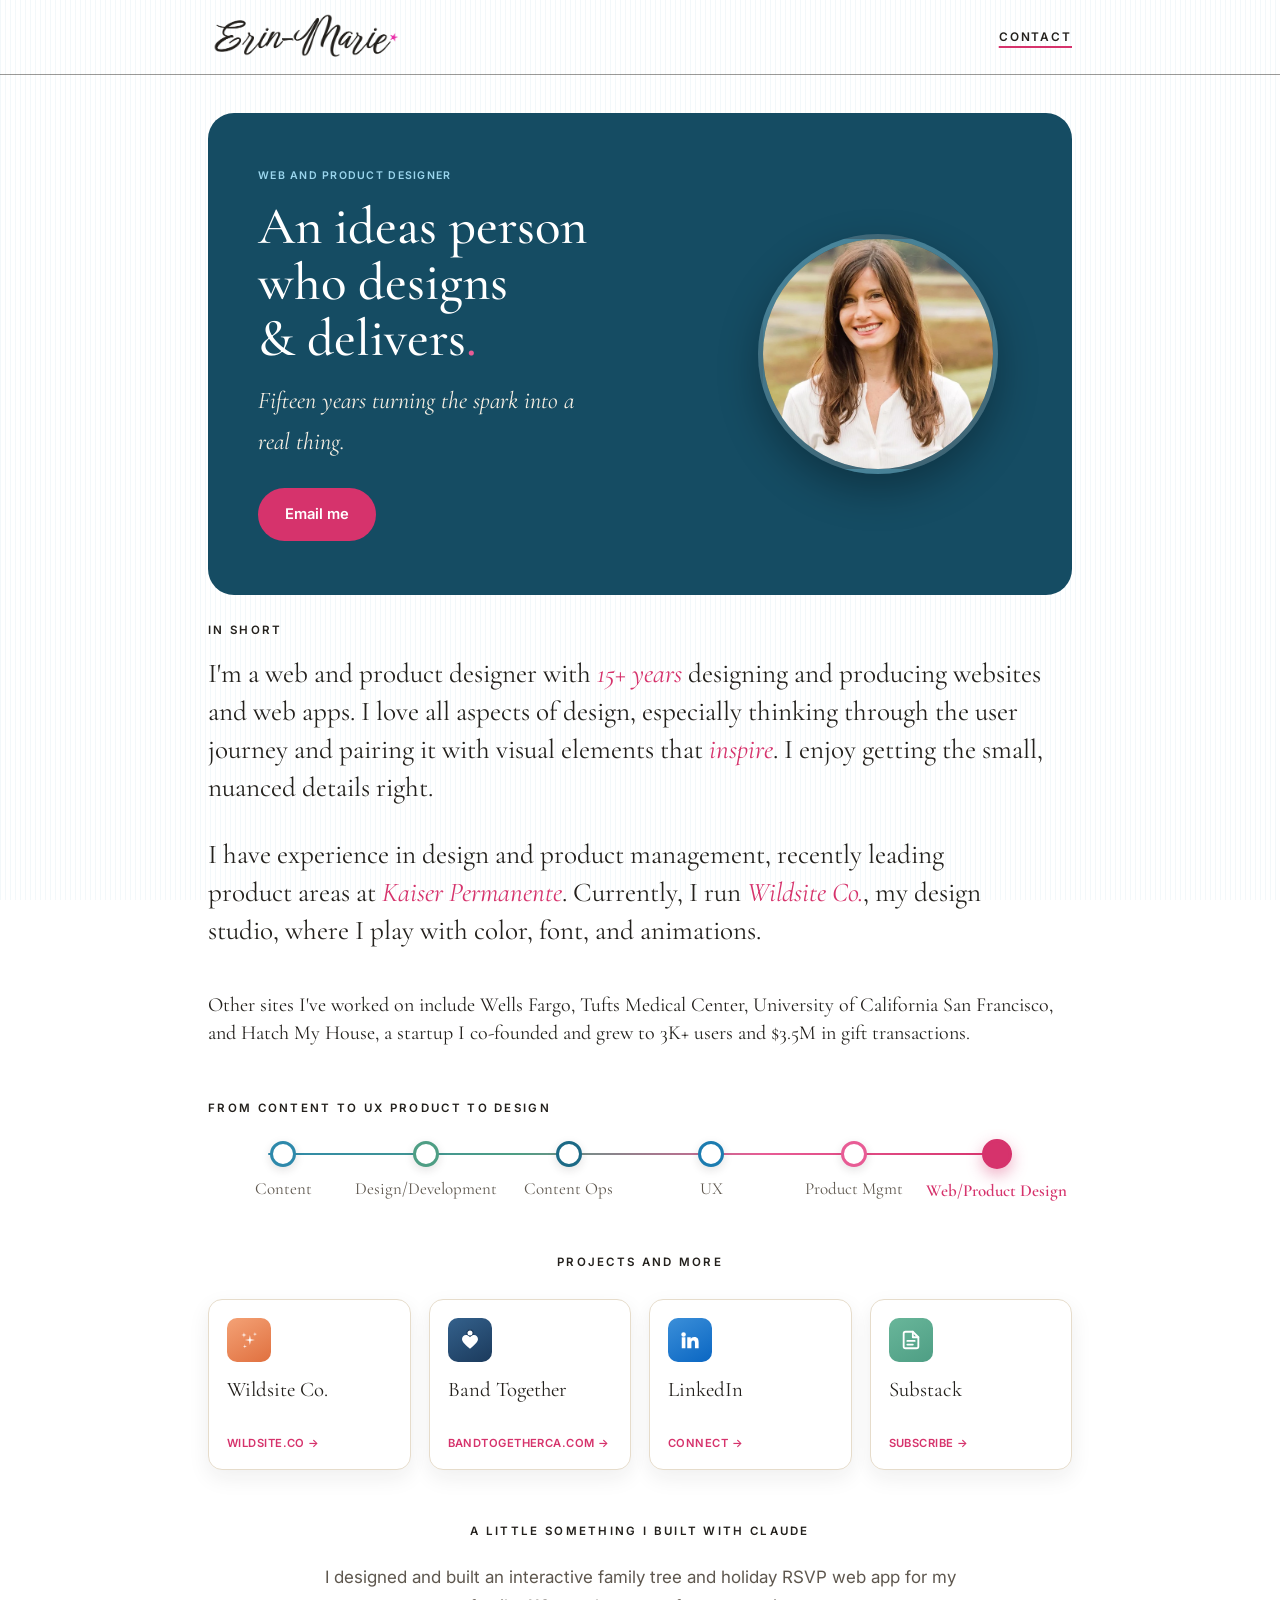
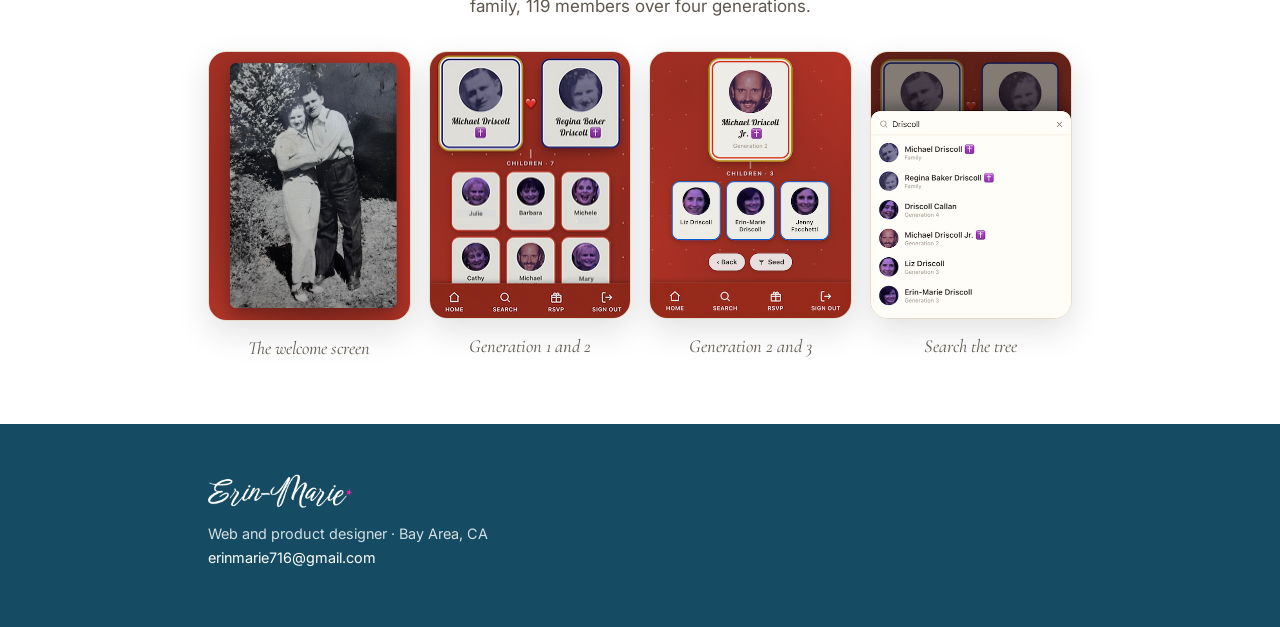
==== index.html @ f1e2ccc9 "update" ====
<!DOCTYPE html>
<html lang="en">
<head>
<meta charset="UTF-8">
<meta name="viewport" content="width=device-width, initial-scale=1">
<title>Erin-Marie Driscoll · Designer &amp; Product Manager</title>
<link rel="icon" type="image/png" href="favicon.png">
<link rel="apple-touch-icon" href="favicon.png">
<meta name="description" content="Erin-Marie, designer and product manager. An ideas person who designs and delivers. 15 years building web products people love.">
<link rel="preconnect" href="https://fonts.googleapis.com">
<link rel="preconnect" href="https://fonts.gstatic.com" crossorigin>
<link href="https://fonts.googleapis.com/css2?family=Cormorant+Garamond:ital,wght@0,400;0,500;0,600;1,500&family=Inter:wght@400;500;600&display=swap" rel="stylesheet">
<style>
  :root{
    --cream:#FBF7F0; --paper:#FFFFFF; --ink:#23201C; --ink-soft:#5E574E; --ink-faint:#8E867A;
    --sky:#2E89AB; --sky-d:#1C7CB0; --green:#4E9E84; --green-d:#46883F;
    --pink:#D6336C; --pink-br:#E85C95; --pink-soft:#FBD0E0;
    --panel:#154C63; --panel-2:#1C6A86; --line:#E6DCCB;
    --serif:'Cormorant Garamond',Georgia,serif; --sans:'Inter',-apple-system,sans-serif;
  }
  *{box-sizing:border-box;}
  body{margin:0;background:var(--paper);color:var(--ink);font-family:var(--sans);font-size:17px;line-height:1.7;-webkit-font-smoothing:antialiased;}
  body::before{content:"";position:fixed;inset:0;z-index:-1;pointer-events:none;background-image:repeating-linear-gradient(90deg,rgba(46,137,171,.06) 0,rgba(46,137,171,.06) 1px,transparent 1px,transparent 5px);}
  .wrap{max-width:920px;margin:0 auto;padding:0 28px;}
  a{color:var(--pink);text-decoration:none;}
  h1,h2{font-family:var(--serif);font-weight:500;line-height:1.06;margin:0;}
  em{font-style:italic;color:var(--pink);}
  .eyebrow{font-family:var(--sans);font-size:.72rem;font-weight:600;letter-spacing:.22em;text-transform:uppercase;color:var(--pink);}
  .label{font-family:var(--sans);font-size:.72rem;font-weight:600;letter-spacing:.2em;text-transform:uppercase;color:#23201C;}

  /* top bar */
  .top{border-bottom:0.75px solid rgba(35,32,28,.45);}
  .top .row{display:flex;align-items:center;justify-content:space-between;height:74px;}
  .logo{display:flex;align-items:center;}
  .logo img{height:48px;width:auto;display:block;}
  .logo .wordmark{font-family:var(--serif);font-size:1.6rem;font-weight:600;color:var(--ink);}
  .logo .wordmark b{color:var(--pink);}
  .top .contact{font-size:.74rem;font-weight:600;letter-spacing:.16em;text-transform:uppercase;color:var(--ink);text-decoration:underline;text-underline-offset:5px;text-decoration-thickness:2px;text-decoration-color:var(--pink);}

  /* hero panel */
  .hero{padding:38px 0 0;}
  .panel{background:var(--panel);border-radius:26px;color:var(--cream);overflow:hidden;display:grid;grid-template-columns:1.1fr .9fr;}
  .panel .copy{padding:54px 50px;}
  .panel .photo{display:flex;align-items:center;justify-content:center;padding:40px;}
  .panel .circle{position:relative;width:240px;height:240px;border-radius:50%;overflow:hidden;border:5px solid rgba(255,255,255,.2);box-shadow:0 16px 40px rgba(0,0,0,.3);background:linear-gradient(160deg,var(--panel-2),#0E3A4D);}
  .panel .circle img{position:absolute;inset:0;width:100%;height:100%;object-fit:cover;}
  .panel .circle .ph{position:absolute;inset:0;display:flex;flex-direction:column;align-items:center;justify-content:center;color:#cfe6f0;text-align:center;padding:16px;}
  .panel .eyebrow{color:#9BD6EE;display:block;margin-bottom:14px;font-size:.66rem;letter-spacing:.12em;white-space:nowrap;}
  .panel h1{color:#FFFFFF;font-size:clamp(2.1rem,5vw,3.3rem);}
  .panel h1 .stop{color:var(--pink-br);}
  .panel .sub{font-family:var(--serif);font-style:italic;font-size:1.5rem;color:#F7F0E4;margin:14px 0 26px;max-width:30ch;}
  .panel .cta{display:flex;gap:14px;flex-wrap:wrap;}
  .btn{display:inline-flex;align-items:center;gap:.5em;font-family:var(--sans);font-weight:600;font-size:.92rem;padding:13px 26px;border-radius:999px;border:1.5px solid transparent;cursor:pointer;}
  .btn-pink{background:var(--pink);color:#fff;}
  .btn-cream{background:transparent;color:#fff;border-color:rgba(255,255,255,.5);}
  .btn-ink{background:transparent;color:var(--ink);border-color:var(--line);}

  /* summary */
  .summary{padding:26px 0;}
  .summary .label{display:block;margin-bottom:14px;}
  .summary p{font-family:var(--serif);font-size:1.7rem;line-height:1.4;color:var(--ink);max-width:34ch;margin:0;}
  .summary p:first-of-type{max-width:none;}
  .summary .lead{max-width:62ch;}

  /* path timeline */
  .path{padding:26px 0;}
  .path .label{display:block;margin-bottom:4px;}
  .timeline{list-style:none;display:flex;justify-content:space-between;align-items:flex-start;margin:22px 0 0;padding:0 4px;position:relative;}
  .timeline::before{content:"";position:absolute;left:7%;right:7%;top:12px;height:2px;border-radius:2px;z-index:0;background:linear-gradient(90deg,var(--sky),var(--green),var(--pink-br),var(--pink));}
  .timeline li{position:relative;z-index:1;flex:1;display:flex;flex-direction:column;align-items:center;text-align:center;opacity:0;transform:translateY(8px);animation:rise .5s ease forwards;}
  .timeline li:nth-child(1){animation-delay:.05s;}
  .timeline li:nth-child(2){animation-delay:.13s;}
  .timeline li:nth-child(3){animation-delay:.21s;}
  .timeline li:nth-child(4){animation-delay:.29s;}
  .timeline li:nth-child(5){animation-delay:.37s;}
  .timeline li:nth-child(6){animation-delay:.45s;}
  .timeline .node{width:26px;height:26px;border-radius:50%;background:var(--paper);border:3px solid var(--sky);box-shadow:0 3px 10px rgba(35,32,28,.13);}
  .timeline li:nth-child(2) .node{border-color:var(--green);}
  .timeline li:nth-child(3) .node{border-color:var(--panel-2);}
  .timeline li:nth-child(4) .node{border-color:var(--sky-d);}
  .timeline li:nth-child(5) .node{border-color:var(--pink-br);}
  .timeline .step{font-family:var(--serif);font-size:1.06rem;line-height:1.2;color:var(--ink-soft);margin-top:12px;}
  .timeline .is-now .node{width:30px;height:30px;margin-top:-2px;background:var(--pink);border-color:var(--pink);box-shadow:0 6px 16px rgba(214,51,108,.4);}
  .timeline .is-now .step{color:var(--pink);font-weight:600;}
  @keyframes rise{to{opacity:1;transform:translateY(0);}}
  @media(prefers-reduced-motion:reduce){.timeline li{animation:none;opacity:1;transform:none;}}

  /* links row */
  .links{padding:26px 0;}
  .links .label{display:block;text-align:center;margin-bottom:26px;}
  .grid{display:grid;grid-template-columns:repeat(4,1fr);grid-auto-rows:1fr;gap:18px;}
  .lcard{display:flex;flex-direction:column;align-items:flex-start;min-width:0;min-height:160px;border:1px solid var(--line);border-radius:14px;padding:18px 18px 16px;background:var(--paper);box-shadow:0 8px 22px rgba(35,32,28,.07);transition:transform .15s ease,box-shadow .15s ease;}
  .lcard:hover{text-decoration:none;transform:translateY(-4px);box-shadow:0 14px 30px rgba(35,32,28,.13);}
  .lcard .dotmark{width:44px;height:44px;border-radius:10px;display:flex;align-items:center;justify-content:center;margin-bottom:16px;flex:none;}
  .lcard .dotmark svg{width:22px;height:22px;}
  .lcard .nm{font-family:var(--serif);font-size:1.3rem;line-height:1.15;color:var(--ink);min-height:2.3em;}
  .lcard .go{font-size:.7rem;letter-spacing:.04em;text-transform:uppercase;color:var(--pink);font-weight:600;margin-top:auto;padding-top:8px;overflow-wrap:anywhere;}
  .d1{background:linear-gradient(150deg,#F4A276,#E0703F);}
  .d2{background:linear-gradient(150deg,#34618C,#1B3A5C);}
  .d3{background:linear-gradient(150deg,#3B8FD9,#0A66C2);}
  .d4{background:linear-gradient(150deg,#69B69A,#4E9E84);}

  /* family tree feature */
  .ft-sec{padding:26px 0;}
  .ft-sec .label{display:block;text-align:center;margin-bottom:22px;}
  .ft{margin:0;}
  .ft .frame{border:1px solid var(--line);border-radius:16px;overflow:hidden;box-shadow:0 12px 36px rgba(35,32,28,.12);aspect-ratio:16/7;display:block;}
  .ft .frame img{width:100%;height:100%;object-fit:cover;display:block;}
  .ft .ph{width:100%;height:100%;background:linear-gradient(150deg,var(--panel-2),#0E3A4D);display:flex;flex-direction:column;align-items:center;justify-content:center;color:#cfe6f0;text-align:center;padding:24px;}
  .ft .ph .big{font-family:var(--serif);font-size:2rem;color:#fff;}
  .ft figcaption{font-family:var(--serif);font-style:italic;font-size:1.25rem;color:var(--ink-soft);text-align:center;margin-top:16px;}
  .shots{display:grid;grid-template-columns:repeat(4,1fr);gap:18px;align-items:start;}
  .shot{margin:0;max-width:100%;}
  .dots{display:none;}
  .dot{width:8px;height:8px;border-radius:50%;background:rgba(35,32,28,.18);}
  .shot img{width:100%;height:auto;display:block;border-radius:18px;border:1px solid var(--line);box-shadow:0 12px 32px rgba(35,32,28,.13);}
  .shot-ph{width:100%;aspect-ratio:9/16;border-radius:18px;background:linear-gradient(160deg,var(--panel-2),#0E3A4D);display:flex;align-items:center;justify-content:center;color:#cfe6f0;text-align:center;font-size:.82rem;padding:18px;}
  .shot figcaption{font-family:var(--serif);font-style:italic;font-size:1.15rem;color:var(--ink-soft);text-align:center;margin-top:12px;}

  /* footer */
  .foot{background:var(--panel);padding:46px 0 56px;color:#fff;}
  .foot .row{display:flex;justify-content:space-between;flex-wrap:wrap;gap:18px;align-items:center;}
  .foot .wordmark{font-family:var(--serif);font-size:1.4rem;font-weight:600;color:#fff;}
  .foot .wordmark img{height:44px;width:auto;display:block;}
  .foot .wordmark b{color:#fff;}
  .foot .meta{color:rgba(255,255,255,.82);font-size:.9rem;}
  .foot a{color:#fff;}

  @media(max-width:760px){
    .panel{grid-template-columns:1fr;}
    .panel .copy{padding:38px 28px;}
    .panel .photo{order:-1;padding:34px 28px 8px;}
    .panel .circle{width:190px;height:190px;}
    .grid{grid-template-columns:repeat(2,1fr);}
    .eb-dot{display:none;}
    .eb-role{display:block;}
    .shots{display:flex;grid-template-columns:none;gap:14px;overflow-x:auto;scroll-snap-type:x mandatory;-webkit-overflow-scrolling:touch;padding-bottom:10px;}
    .shot{flex:0 0 80%;scroll-snap-align:center;}
    .dots{display:flex;justify-content:center;gap:9px;margin-top:14px;}
    .dot{cursor:pointer;transition:background .2s,transform .2s;}
    .dot.active{background:var(--pink);transform:scale(1.3);}
    .summary p{font-size:1.4rem;}
    .ft .frame{aspect-ratio:4/3;}
    .timeline{flex-direction:column;align-items:flex-start;padding:2px 0 0 2px;}
    .timeline::before{left:12px;right:auto;top:8px;bottom:8px;width:2px;height:auto;background:linear-gradient(180deg,var(--sky),var(--green),var(--pink-br),var(--pink));}
    .timeline li{flex:none;flex-direction:row;align-items:center;gap:14px;width:100%;padding:7px 0;text-align:left;}
    .timeline .node{width:22px;height:22px;}
    .timeline .step{margin-top:0;font-size:1.12rem;}
    .timeline .is-now .node{width:26px;height:26px;margin-top:0;margin-left:-2px;}
  }
</style>
</head>
<body>

<!-- TOP BAR -->
<header class="top">
  <div class="wrap row">
    <a class="logo" href="https://erin-marie.com">
      <!-- When your black + star logo is ready, save it as erin-marie-logo.png and it appears here. -->
      <img src="assets/erin-marie-logo.png" alt="Erin-Marie Driscoll" onerror="this.style.display='none';this.nextElementSibling.style.display='inline';">
      <span class="wordmark" style="display:none;">Erin-Marie<b>.</b></span>
    </a>
    <a class="contact" href="mailto:erinmarie716@gmail.com">Contact</a>
  </div>
</header>

<!-- HERO -->
<section class="hero">
  <div class="wrap">
    <div class="panel">
      <div class="copy">
        <span class="eb-role"><span class="eyebrow"> Web and product designer</span></span>
        <h1>An ideas person<br>who designs<br>& delivers<span class="stop">.</span></h1>
        <p class="sub">Fifteen years turning the spark into a real thing.</p>
        <div class="cta">
          <a class="btn btn-pink" href="mailto:erinmarie716@gmail.com">Email me</a>
        </div>
      </div>
      <div class="photo">
        <div class="circle">
          <!-- Save a portrait as erin-marie.jpg to show it here (a square or head-and-shoulders crop works best). -->
          <img src="assets/erin-marie.jpg" alt="Erin-Marie Driscoll" onerror="this.style.display='none';this.nextElementSibling.style.display='flex';">
          <div class="ph" style="display:none;">
            <span style="font-family:var(--serif);font-size:1.25rem;color:#fff;">Your photo</span>
            <span style="font-size:.72rem;margin-top:4px;opacity:.85;">erin-marie.jpg</span>
          </div>
        </div>
      </div>
    </div>
  </div>
</section>

<!-- SUMMARY -->
<section class="summary">
  <div class="wrap">
    <span class="label">In short</span>
    <p class="lead">I'm a web and product designer with <em>15+ years</em> designing and producing websites and web apps. I love all
aspects of design, especially thinking through the user journey and pairing it with visual elements that
<em>inspire</em>. I enjoy getting the small, nuanced details right. </p><br /><p class="lead">I have experience in design and product
management, recently leading product areas at <em>Kaiser Permanente</em>. Currently, I run <em><a href="httos://wildsite.co">Wildsite Co.</a></em>, my design studio, where I play with color, font, and animations.</p>
     <br /> <p class="lead" style="font-size:1.25rem;margin-top:.6em;max-width:none;">Other sites I've worked on include Wells&nbsp;Fargo, Tufts&nbsp;Medical&nbsp;Center, University of California San Francisco, and Hatch&nbsp;My&nbsp;House, a startup I co-founded and grew to 3K+ users and $3.5M in gift transactions.</p>
  </div>
</section>

<!-- PATH -->
<section class="path">
  <div class="wrap">
    <span class="label">From content to ux product to design</span>
    <ol class="timeline">
      <li><span class="node"></span><span class="step">Content</span></li>
      <li><span class="node"></span><span class="step">Design/Development</span></li>
      <li><span class="node"></span><span class="step">Content&nbsp;Ops</span></li>
      <li><span class="node"></span><span class="step">UX</span></li>
      <li><span class="node"></span><span class="step">Product Mgmt</span></li>
      <li class="is-now"><span class="node"></span><span class="step">Web/Product Design</span></li>
    </ol>
  </div>
</section>

<!-- LINKS -->
<section class="links">
  <div class="wrap">
    <span class="label">Projects and more</span>
    <div class="grid">
      <a class="lcard" href="https://wildsite.co" target="_blank">
        <span class="dotmark d1"><svg viewBox="0 0 24 24" fill="#fff"><path d="M13 6.5L13.88 11.12 18.5 12 13.88 12.88 13 17.5 12.12 12.88 7.5 12 12.12 11.12Z"/><path d="M6.5 3.5L6.98 6.02 9.5 6.5 6.98 6.98 6.5 9.5 6.02 6.98 3.5 6.5 6.02 6.02Z"/><path d="M18.5 3.2L18.87 5.13 20.8 5.5 18.87 5.87 18.5 7.8 18.13 5.87 16.2 5.5 18.13 5.13Z"/><path d="M7.5 16.7L7.87 18.63 9.8 19 7.87 19.37 7.5 21.3 7.13 19.37 5.2 19 7.13 18.63Z"/></svg></span>
        <span class="nm">Wildsite Co.</span>
        <span class="go">wildsite.co →</span>
      </a>
      <a class="lcard" href="https://bandtogetherca.com" target="_blank">
        <span class="dotmark d2"><svg viewBox="0 0 24 24" fill="#fff"><circle cx="12" cy="4.3" r="3.4" stroke="#1B3A5C" stroke-width="1.3"/><path d="M12 21.5l-1.3-1.18C6.1 16.3 3.3 13.85 3.3 10.8 3.3 8.35 5.2 6.45 7.6 6.45c1.4 0 2.74.65 3.64 1.67l.76.86.76-.86C13.66 7.1 15 6.45 16.4 6.45c2.4 0 4.3 1.9 4.3 4.35 0 3.05-2.8 5.5-7.4 9.52L12 21.5z"/></svg></span>
        <span class="nm">Band Together</span>
        <span class="go">bandtogetherca.com →</span>
      </a>
      <a class="lcard" href="https://www.linkedin.com/in/erinmarie716/" target="_blank">
        <span class="dotmark d3"><svg viewBox="0 0 24 24" fill="#fff"><path d="M4.98 3.5a2.5 2.5 0 1 1 0 5 2.5 2.5 0 0 1 0-5zM3 9h4v12H3zM9 9h3.8v1.7h.05c.53-1 1.83-2.05 3.77-2.05 4.03 0 4.78 2.65 4.78 6.1V21h-4v-5.4c0-1.3-.02-2.95-1.8-2.95-1.8 0-2.08 1.4-2.08 2.85V21H9z"/></svg></span>
        <span class="nm">LinkedIn</span>
        <span class="go">connect →</span>
      </a>
      <a class="lcard" href="https://wildsite.substack.com" target="_blank">
        <span class="dotmark d4"><svg viewBox="0 0 24 24" fill="none" stroke="#fff" stroke-width="2" stroke-linecap="round" stroke-linejoin="round"><path d="M14 3H6a2 2 0 0 0-2 2v14a2 2 0 0 0 2 2h12a2 2 0 0 0 2-2V9z"/><path d="M14 3v6h6M8 13h8M8 17h6"/></svg></span>
        <span class="nm">Substack</span>
        <span class="go">subscribe →</span>
      </a>
    </div>
  </div>
</section>

<!-- FAMILY TREE -->
<section class="ft-sec">
  <div class="wrap">
    <span class="label">A little something I built with Claude</span>
    <p style="text-align:center;max-width:60ch;margin:0 auto 30px;color:var(--ink-soft);">I designed and built an interactive family tree and holiday RSVP web app for my family, 119 members over four generations. </p>
    <div class="shots">
      <figure class="shot">
        <img src="assets/driscmas-welcome.png" alt="The welcome screen" onerror="this.style.display='none';this.nextElementSibling.style.display='flex';">
        <div class="shot-ph" style="display:none;"><span>Save as<br>driscmas-welcome.png</span></div>
        <figcaption>The welcome screen</figcaption>
      </figure>
      <figure class="shot">
        <img src="assets/driscmas-login-screen.png" alt="The Driscoll family tree, generations 1 and 2" onerror="this.style.display='none';this.nextElementSibling.style.display='flex';">
        <div class="shot-ph" style="display:none;"><span>Save as<br>driscmas-login.png</span></div>
        <figcaption>Generation 1 and 2</figcaption>
      </figure>
      <figure class="shot">
        <img src="assets/driscmas-tree.png" alt="The Driscoll family tree, generations 2 and 3" onerror="this.style.display='none';this.nextElementSibling.style.display='flex';">
        <div class="shot-ph" style="display:none;"><span>Save as<br>driscmas-tree.png</span></div>
        <figcaption>Generation 2 and 3</figcaption>
      </figure>
      <figure class="shot">
        <img src="assets/driscmas-search.png" alt="The Driscoll family tree search screen" onerror="this.style.display='none';this.nextElementSibling.style.display='flex';">
        <div class="shot-ph" style="display:none;"><span>Save as<br>driscmas-search.png</span></div>
        <figcaption>Search the tree</figcaption>
      </figure>
    </div>
    <div class="dots" aria-hidden="true"><span class="dot"></span><span class="dot"></span><span class="dot"></span><span class="dot"></span></div>
    <div style="text-align:center;margin-top:34px;">
    <!-- <a class="btn btn-pink" href="driscmas">Read the full case study &rarr;</a> -->
    </div>
  </div>
</section>

<!-- FOOTER -->
<footer class="foot">
  <div class="wrap row">
    <div>
      <div class="wordmark"><img src="erin-marie-logo-white.png" alt="Erin-Marie " onerror="this.style.display='none';this.nextElementSibling.style.display='inline';"><span style="display:none;">Erin-Marie<b>.</b></span></div>
      <div class="meta" style="margin-top:8px;">Web and product designer · Bay Area, CA</div>
      <div class="meta"><a href="mailto:erinmarie716@gmail.com">erinmarie716@gmail.com</a></div>
    </div>
  </div>
</footer>

<script>
(function(){
  var shots=document.querySelector('.shots');
  var dotsWrap=document.querySelector('.dots');
  if(!shots||!dotsWrap)return;
  var items=shots.querySelectorAll('.shot');
  var dots=dotsWrap.querySelectorAll('.dot');
  function setActive(i){for(var j=0;j<dots.length;j++){dots[j].classList.toggle('active',j===i);}}
  setActive(0);
  shots.addEventListener('scroll',function(){
    var s=items.length>1?(items[1].offsetLeft-items[0].offsetLeft):shots.clientWidth;
    var idx=Math.round(shots.scrollLeft/s);
    if(idx<0)idx=0;if(idx>items.length-1)idx=items.length-1;
    setActive(idx);
  },{passive:true});
  for(var i=0;i<dots.length;i++){(function(i){dots[i].addEventListener('click',function(){
    var item=items[i];if(!item)return;
    shots.scrollTo({left:item.offsetLeft-(shots.clientWidth-item.clientWidth)/2,behavior:'smooth'});
  });})(i);}
})();
</script>
</body>
</html>
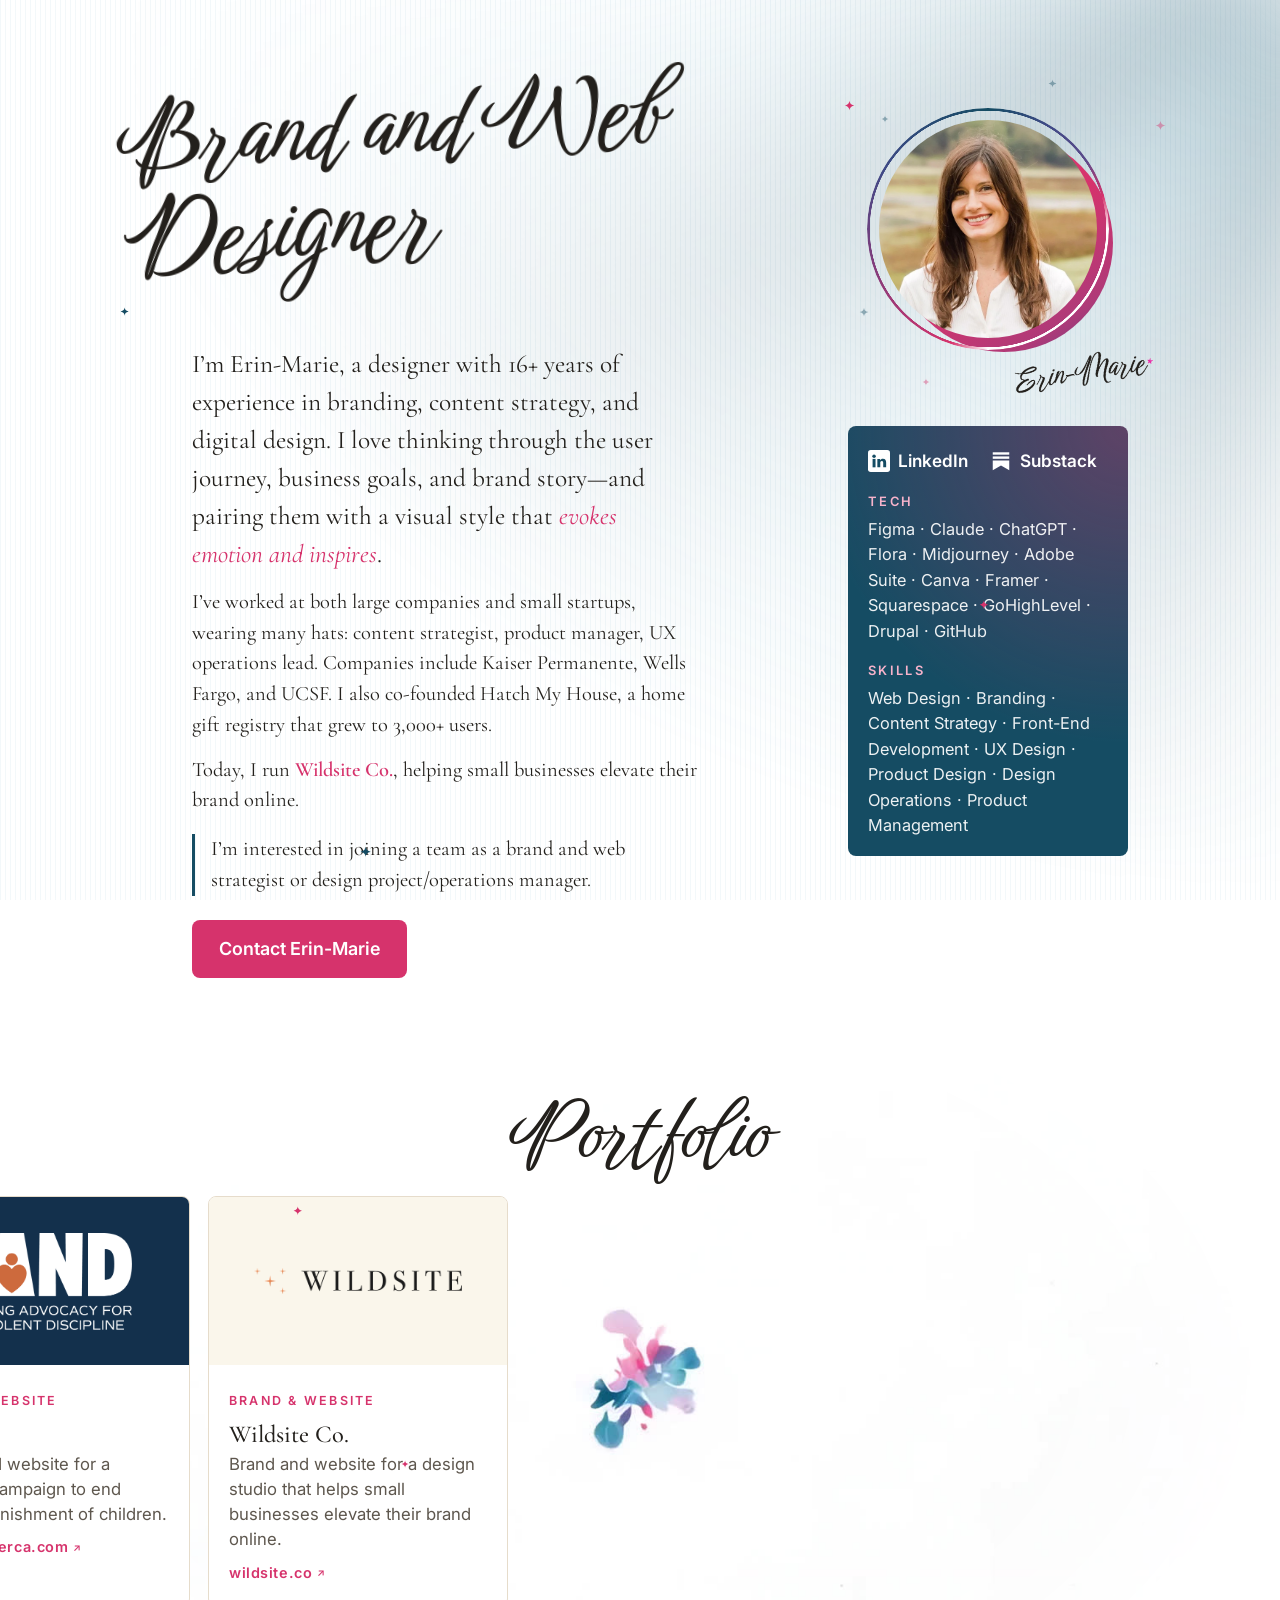
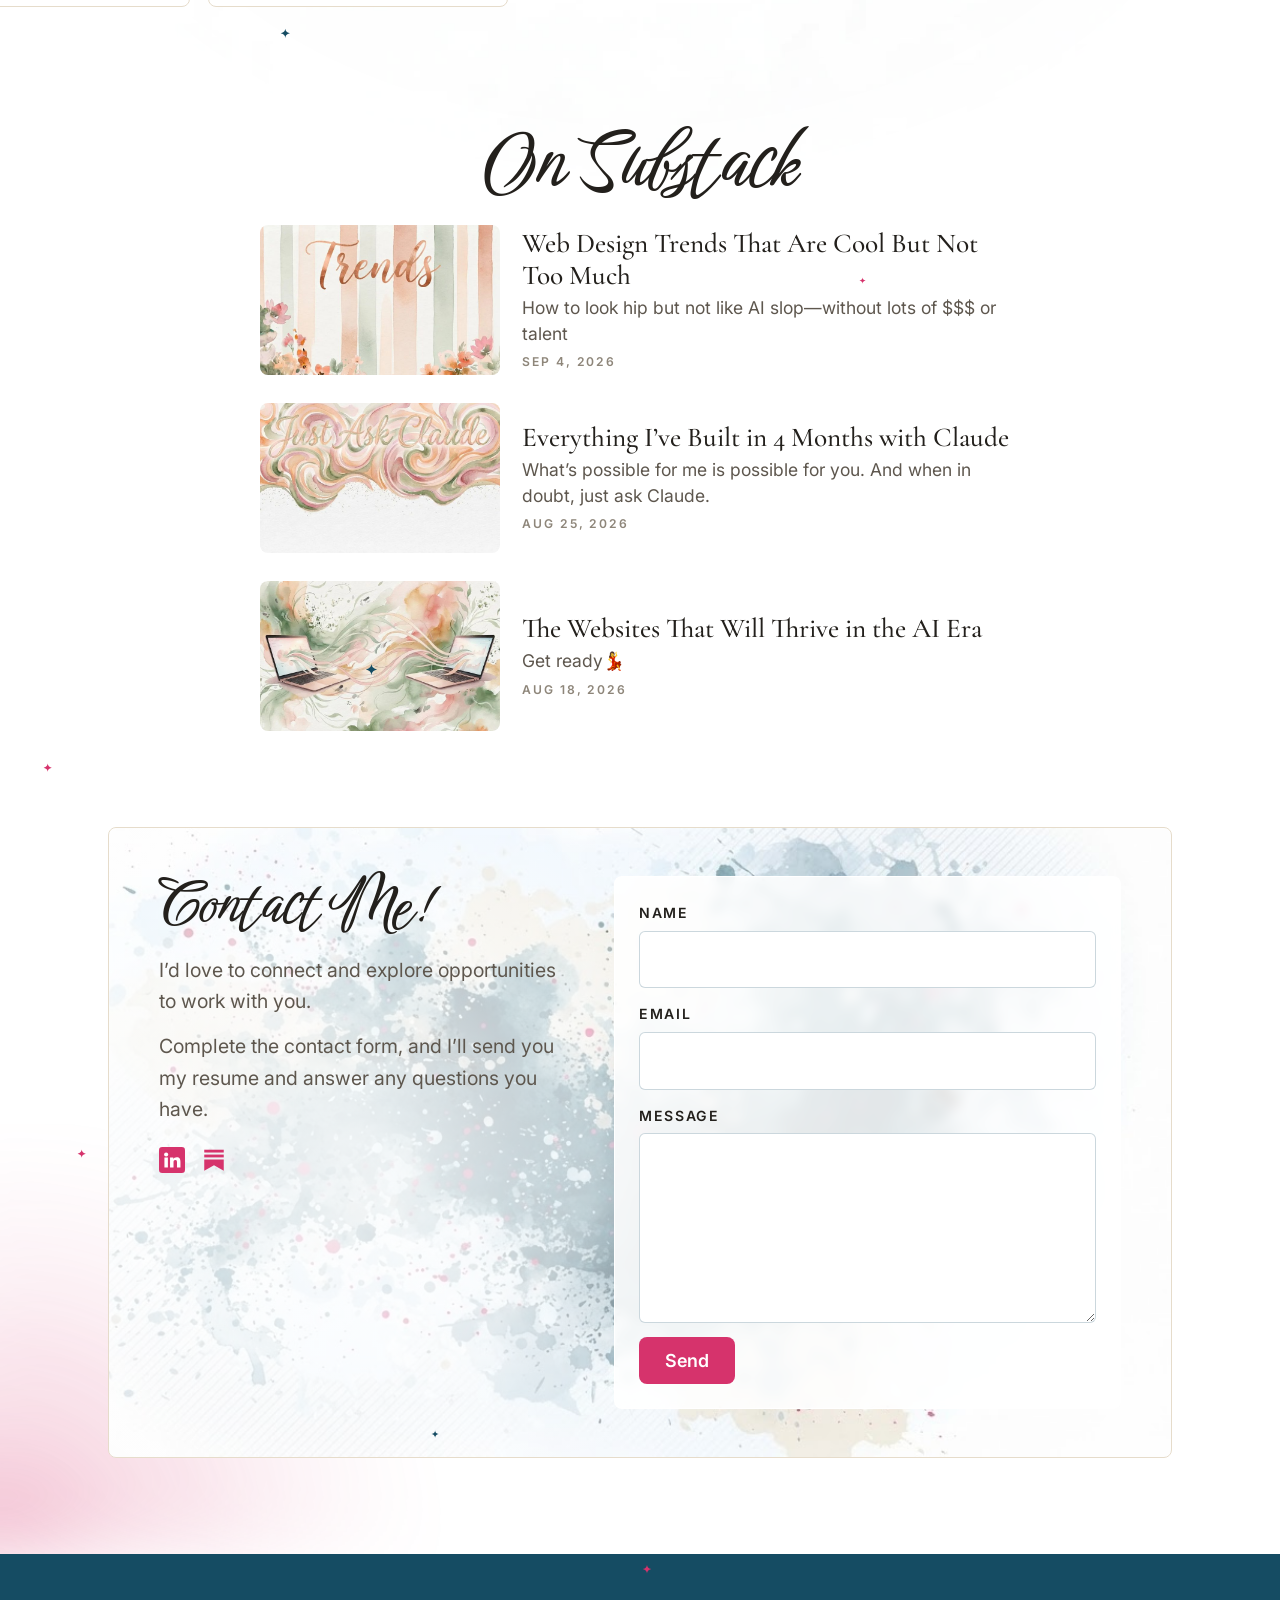
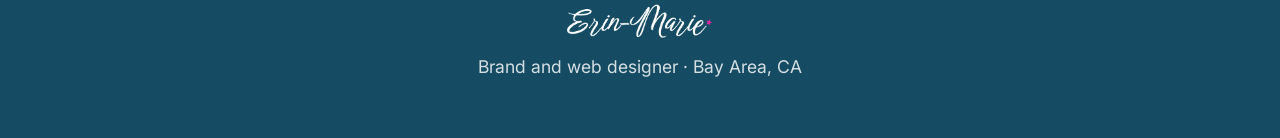
==== commit 802b94e4: "major update" ====
--- a/index.html
+++ b/index.html
@@ -3,279 +3,176 @@
 <head>
 <meta charset="UTF-8">
 <meta name="viewport" content="width=device-width, initial-scale=1">
-<title>Erin-Marie Driscoll · Designer &amp; Product Manager</title>
+<title>Erin-Marie Driscoll · Brand and Web Designer</title>
 <link rel="icon" type="image/png" href="favicon.png">
 <link rel="apple-touch-icon" href="favicon.png">
-<meta name="description" content="Erin-Marie, designer and product manager. An ideas person who designs and delivers. 15 years building web products people love.">
+<meta name="description" content="Erin-Marie Driscoll, brand and web designer in the Bay Area. Case studies in brand, web, and product design, 16+ years of making ideas real.">
 <link rel="preconnect" href="https://fonts.googleapis.com">
 <link rel="preconnect" href="https://fonts.gstatic.com" crossorigin>
-<link href="https://fonts.googleapis.com/css2?family=Cormorant+Garamond:ital,wght@0,400;0,500;0,600;1,500&family=Inter:wght@400;500;600&display=swap" rel="stylesheet">
-<style>
-  :root{
-    --cream:#FBF7F0; --paper:#FFFFFF; --ink:#23201C; --ink-soft:#5E574E; --ink-faint:#8E867A;
-    --sky:#2E89AB; --sky-d:#1C7CB0; --green:#4E9E84; --green-d:#46883F;
-    --pink:#D6336C; --pink-br:#E85C95; --pink-soft:#FBD0E0;
-    --panel:#154C63; --panel-2:#1C6A86; --line:#E6DCCB;
-    --serif:'Cormorant Garamond',Georgia,serif; --sans:'Inter',-apple-system,sans-serif;
-  }
-  *{box-sizing:border-box;}
-  body{margin:0;background:var(--paper);color:var(--ink);font-family:var(--sans);font-size:17px;line-height:1.7;-webkit-font-smoothing:antialiased;}
-  body::before{content:"";position:fixed;inset:0;z-index:-1;pointer-events:none;background-image:repeating-linear-gradient(90deg,rgba(46,137,171,.06) 0,rgba(46,137,171,.06) 1px,transparent 1px,transparent 5px);}
-  .wrap{max-width:920px;margin:0 auto;padding:0 28px;}
-  a{color:var(--pink);text-decoration:none;}
-  h1,h2{font-family:var(--serif);font-weight:500;line-height:1.06;margin:0;}
-  em{font-style:italic;color:var(--pink);}
-  .eyebrow{font-family:var(--sans);font-size:.72rem;font-weight:600;letter-spacing:.22em;text-transform:uppercase;color:var(--pink);}
-  .label{font-family:var(--sans);font-size:.72rem;font-weight:600;letter-spacing:.2em;text-transform:uppercase;color:#23201C;}
-
-  /* top bar */
-  .top{border-bottom:0.75px solid rgba(35,32,28,.45);}
-  .top .row{display:flex;align-items:center;justify-content:space-between;height:74px;}
-  .logo{display:flex;align-items:center;}
-  .logo img{height:48px;width:auto;display:block;}
-  .logo .wordmark{font-family:var(--serif);font-size:1.6rem;font-weight:600;color:var(--ink);}
-  .logo .wordmark b{color:var(--pink);}
-  .top .contact{font-size:.74rem;font-weight:600;letter-spacing:.16em;text-transform:uppercase;color:var(--ink);text-decoration:underline;text-underline-offset:5px;text-decoration-thickness:2px;text-decoration-color:var(--pink);}
-
-  /* hero panel */
-  .hero{padding:38px 0 0;}
-  .panel{background:var(--panel);border-radius:26px;color:var(--cream);overflow:hidden;display:grid;grid-template-columns:1.1fr .9fr;}
-  .panel .copy{padding:54px 50px;}
-  .panel .photo{display:flex;align-items:center;justify-content:center;padding:40px;}
-  .panel .circle{position:relative;width:240px;height:240px;border-radius:50%;overflow:hidden;border:5px solid rgba(255,255,255,.2);box-shadow:0 16px 40px rgba(0,0,0,.3);background:linear-gradient(160deg,var(--panel-2),#0E3A4D);}
-  .panel .circle img{position:absolute;inset:0;width:100%;height:100%;object-fit:cover;}
-  .panel .circle .ph{position:absolute;inset:0;display:flex;flex-direction:column;align-items:center;justify-content:center;color:#cfe6f0;text-align:center;padding:16px;}
-  .panel .eyebrow{color:#9BD6EE;display:block;margin-bottom:14px;font-size:.66rem;letter-spacing:.12em;white-space:nowrap;}
-  .panel h1{color:#FFFFFF;font-size:clamp(2.1rem,5vw,3.3rem);}
-  .panel h1 .stop{color:var(--pink-br);}
-  .panel .sub{font-family:var(--serif);font-style:italic;font-size:1.5rem;color:#F7F0E4;margin:14px 0 26px;max-width:30ch;}
-  .panel .cta{display:flex;gap:14px;flex-wrap:wrap;}
-  .btn{display:inline-flex;align-items:center;gap:.5em;font-family:var(--sans);font-weight:600;font-size:.92rem;padding:13px 26px;border-radius:999px;border:1.5px solid transparent;cursor:pointer;}
-  .btn-pink{background:var(--pink);color:#fff;}
-  .btn-cream{background:transparent;color:#fff;border-color:rgba(255,255,255,.5);}
-  .btn-ink{background:transparent;color:var(--ink);border-color:var(--line);}
-
-  /* summary */
-  .summary{padding:26px 0;}
-  .summary .label{display:block;margin-bottom:14px;}
-  .summary p{font-family:var(--serif);font-size:1.7rem;line-height:1.4;color:var(--ink);max-width:34ch;margin:0;}
-  .summary p:first-of-type{max-width:none;}
-  .summary .lead{max-width:62ch;}
-
-  /* path timeline */
-  .path{padding:26px 0;}
-  .path .label{display:block;margin-bottom:4px;}
-  .timeline{list-style:none;display:flex;justify-content:space-between;align-items:flex-start;margin:22px 0 0;padding:0 4px;position:relative;}
-  .timeline::before{content:"";position:absolute;left:7%;right:7%;top:12px;height:2px;border-radius:2px;z-index:0;background:linear-gradient(90deg,var(--sky),var(--green),var(--pink-br),var(--pink));}
-  .timeline li{position:relative;z-index:1;flex:1;display:flex;flex-direction:column;align-items:center;text-align:center;opacity:0;transform:translateY(8px);animation:rise .5s ease forwards;}
-  .timeline li:nth-child(1){animation-delay:.05s;}
-  .timeline li:nth-child(2){animation-delay:.13s;}
-  .timeline li:nth-child(3){animation-delay:.21s;}
-  .timeline li:nth-child(4){animation-delay:.29s;}
-  .timeline li:nth-child(5){animation-delay:.37s;}
-  .timeline li:nth-child(6){animation-delay:.45s;}
-  .timeline .node{width:26px;height:26px;border-radius:50%;background:var(--paper);border:3px solid var(--sky);box-shadow:0 3px 10px rgba(35,32,28,.13);}
-  .timeline li:nth-child(2) .node{border-color:var(--green);}
-  .timeline li:nth-child(3) .node{border-color:var(--panel-2);}
-  .timeline li:nth-child(4) .node{border-color:var(--sky-d);}
-  .timeline li:nth-child(5) .node{border-color:var(--pink-br);}
-  .timeline .step{font-family:var(--serif);font-size:1.06rem;line-height:1.2;color:var(--ink-soft);margin-top:12px;}
-  .timeline .is-now .node{width:30px;height:30px;margin-top:-2px;background:var(--pink);border-color:var(--pink);box-shadow:0 6px 16px rgba(214,51,108,.4);}
-  .timeline .is-now .step{color:var(--pink);font-weight:600;}
-  @keyframes rise{to{opacity:1;transform:translateY(0);}}
-  @media(prefers-reduced-motion:reduce){.timeline li{animation:none;opacity:1;transform:none;}}
-
-  /* links row */
-  .links{padding:26px 0;}
-  .links .label{display:block;text-align:center;margin-bottom:26px;}
-  .grid{display:grid;grid-template-columns:repeat(4,1fr);grid-auto-rows:1fr;gap:18px;}
-  .lcard{display:flex;flex-direction:column;align-items:flex-start;min-width:0;min-height:160px;border:1px solid var(--line);border-radius:14px;padding:18px 18px 16px;background:var(--paper);box-shadow:0 8px 22px rgba(35,32,28,.07);transition:transform .15s ease,box-shadow .15s ease;}
-  .lcard:hover{text-decoration:none;transform:translateY(-4px);box-shadow:0 14px 30px rgba(35,32,28,.13);}
-  .lcard .dotmark{width:44px;height:44px;border-radius:10px;display:flex;align-items:center;justify-content:center;margin-bottom:16px;flex:none;}
-  .lcard .dotmark svg{width:22px;height:22px;}
-  .lcard .nm{font-family:var(--serif);font-size:1.3rem;line-height:1.15;color:var(--ink);min-height:2.3em;}
-  .lcard .go{font-size:.7rem;letter-spacing:.04em;text-transform:uppercase;color:var(--pink);font-weight:600;margin-top:auto;padding-top:8px;overflow-wrap:anywhere;}
-  .d1{background:linear-gradient(150deg,#F4A276,#E0703F);}
-  .d2{background:linear-gradient(150deg,#34618C,#1B3A5C);}
-  .d3{background:linear-gradient(150deg,#3B8FD9,#0A66C2);}
-  .d4{background:linear-gradient(150deg,#69B69A,#4E9E84);}
-
-  /* family tree feature */
-  .ft-sec{padding:26px 0;}
-  .ft-sec .label{display:block;text-align:center;margin-bottom:22px;}
-  .ft{margin:0;}
-  .ft .frame{border:1px solid var(--line);border-radius:16px;overflow:hidden;box-shadow:0 12px 36px rgba(35,32,28,.12);aspect-ratio:16/7;display:block;}
-  .ft .frame img{width:100%;height:100%;object-fit:cover;display:block;}
-  .ft .ph{width:100%;height:100%;background:linear-gradient(150deg,var(--panel-2),#0E3A4D);display:flex;flex-direction:column;align-items:center;justify-content:center;color:#cfe6f0;text-align:center;padding:24px;}
-  .ft .ph .big{font-family:var(--serif);font-size:2rem;color:#fff;}
-  .ft figcaption{font-family:var(--serif);font-style:italic;font-size:1.25rem;color:var(--ink-soft);text-align:center;margin-top:16px;}
-  .shots{display:grid;grid-template-columns:repeat(4,1fr);gap:18px;align-items:start;}
-  .shot{margin:0;max-width:100%;}
-  .dots{display:none;}
-  .dot{width:8px;height:8px;border-radius:50%;background:rgba(35,32,28,.18);}
-  .shot img{width:100%;height:auto;display:block;border-radius:18px;border:1px solid var(--line);box-shadow:0 12px 32px rgba(35,32,28,.13);}
-  .shot-ph{width:100%;aspect-ratio:9/16;border-radius:18px;background:linear-gradient(160deg,var(--panel-2),#0E3A4D);display:flex;align-items:center;justify-content:center;color:#cfe6f0;text-align:center;font-size:.82rem;padding:18px;}
-  .shot figcaption{font-family:var(--serif);font-style:italic;font-size:1.15rem;color:var(--ink-soft);text-align:center;margin-top:12px;}
-
-  /* footer */
-  .foot{background:var(--panel);padding:46px 0 56px;color:#fff;}
-  .foot .row{display:flex;justify-content:space-between;flex-wrap:wrap;gap:18px;align-items:center;}
-  .foot .wordmark{font-family:var(--serif);font-size:1.4rem;font-weight:600;color:#fff;}
-  .foot .wordmark img{height:44px;width:auto;display:block;}
-  .foot .wordmark b{color:#fff;}
-  .foot .meta{color:rgba(255,255,255,.82);font-size:.9rem;}
-  .foot a{color:#fff;}
-
-  @media(max-width:760px){
-    .panel{grid-template-columns:1fr;}
-    .panel .copy{padding:38px 28px;}
-    .panel .photo{order:-1;padding:34px 28px 8px;}
-    .panel .circle{width:190px;height:190px;}
-    .grid{grid-template-columns:repeat(2,1fr);}
-    .eb-dot{display:none;}
-    .eb-role{display:block;}
-    .shots{display:flex;grid-template-columns:none;gap:14px;overflow-x:auto;scroll-snap-type:x mandatory;-webkit-overflow-scrolling:touch;padding-bottom:10px;}
-    .shot{flex:0 0 80%;scroll-snap-align:center;}
-    .dots{display:flex;justify-content:center;gap:9px;margin-top:14px;}
-    .dot{cursor:pointer;transition:background .2s,transform .2s;}
-    .dot.active{background:var(--pink);transform:scale(1.3);}
-    .summary p{font-size:1.4rem;}
-    .ft .frame{aspect-ratio:4/3;}
-    .timeline{flex-direction:column;align-items:flex-start;padding:2px 0 0 2px;}
-    .timeline::before{left:12px;right:auto;top:8px;bottom:8px;width:2px;height:auto;background:linear-gradient(180deg,var(--sky),var(--green),var(--pink-br),var(--pink));}
-    .timeline li{flex:none;flex-direction:row;align-items:center;gap:14px;width:100%;padding:7px 0;text-align:left;}
-    .timeline .node{width:22px;height:22px;}
-    .timeline .step{margin-top:0;font-size:1.12rem;}
-    .timeline .is-now .node{width:26px;height:26px;margin-top:0;margin-left:-2px;}
-  }
-</style>
+<link href="https://fonts.googleapis.com/css2?family=Cormorant+Garamond:ital,wght@0,400;0,500;0,600;1,500&family=Inter:wght@400;500;600;700&family=Rock+Salt&family=Playfair+Display:ital,wght@0,400;1,400&family=Birthstone+Bounce:wght@400;500&family=DM+Sans:wght@400;500;600&family=Libre+Baskerville:wght@400;700&family=Lustria&family=Anton&family=Cookie&display=swap" rel="stylesheet">
+<link rel="stylesheet" href="styles.css?v=1">
 </head>
 <body>
 
-<!-- TOP BAR -->
-<header class="top">
-  <div class="wrap row">
-    <a class="logo" href="https://erin-marie.com">
-      <!-- When your black + star logo is ready, save it as erin-marie-logo.png and it appears here. -->
-      <img src="assets/erin-marie-logo.png" alt="Erin-Marie Driscoll" onerror="this.style.display='none';this.nextElementSibling.style.display='inline';">
-      <span class="wordmark" style="display:none;">Erin-Marie<b>.</b></span>
-    </a>
-    <a class="contact" href="mailto:erinmarie716@gmail.com">Contact</a>
-  </div>
-</header>
-
-<!-- HERO -->
-<section class="hero">
+<svg width="0" height="0" aria-hidden="true" focusable="false" class="u1"><defs><clipPath id="em-star" clipPathUnits="objectBoundingBox"><path d="M0.47,0.035 Q0.5,0 0.53,0.035 C0.55,0.24 0.76,0.45 0.965,0.47 Q1,0.5 0.965,0.53 C0.76,0.55 0.55,0.76 0.53,0.965 Q0.5,1 0.47,0.965 C0.45,0.76 0.24,0.55 0.035,0.53 Q0,0.5 0.035,0.47 C0.24,0.45 0.45,0.24 0.47,0.035 Z"/></clipPath></defs></svg>
+
+
+<!-- HEADER -->
+<header class="post-head">
   <div class="wrap">
-    <div class="panel">
-      <div class="copy">
-        <span class="eb-role"><span class="eyebrow"> Web and product designer</span></span>
-        <h1>An ideas person<br>who designs<br>& delivers<span class="stop">.</span></h1>
-        <p class="sub">Fifteen years turning the spark into a real thing.</p>
-        <div class="cta">
-          <a class="btn btn-pink" href="mailto:erinmarie716@gmail.com">Email me</a>
+    <div class="head-grid">
+      <div class="head-main">
+        <h1 class="post-title"><span class="w">Brand</span> <span class="w">and</span> <span class="w">Web</span> <span class="w">Designer</span></h1>
+        <p class="lead-p u2">I’m Erin-Marie, a designer with 16+ years of experience in branding, content strategy, and digital design. I love thinking through the user journey, business goals, and brand story—and pairing them with a visual style that <em class="u3">evokes emotion and inspires</em>.</p>
+        <p class="lead-p u4">I’ve worked at both large companies and small startups, wearing many hats: content strategist, product manager, UX operations lead. Companies include Kaiser Permanente, Wells Fargo, and UCSF. I also co-founded Hatch My House, a home gift registry that grew to 3,000+ users.</p>
+        <p class="lead-p u4">Today, I run <a href="https://wildsite.co/" target="_blank" rel="noopener" class="u5">Wildsite Co.</a>, helping small businesses elevate their brand online.</p>
+        <p class="lead-p u6">I’m interested in joining a team as a brand and web strategist or design project/operations manager.</p>
+        <a class="btn btn-pink u7" href="#contact">Contact Erin-Marie</a>
+      </div>
+      <div class="head-media u8" id="about-photo">
+        <div class="photo-wrap"><span class="photo-bg" aria-hidden="true"></span><svg class="pstar u9" viewBox="0 0 24 24" aria-hidden="true"><path d="M12 1.5c.6 4.9 2.6 8.5 10.5 10.5C14.6 14 12.6 17.6 12 22.5 11.4 17.6 9.4 14 1.5 12 9.4 10 11.4 6.4 12 1.5z" fill="#154C63"/></svg><svg class="pstar u10" viewBox="0 0 24 24" aria-hidden="true"><path d="M12 1.5c.6 4.9 2.6 8.5 10.5 10.5C14.6 14 12.6 17.6 12 22.5 11.4 17.6 9.4 14 1.5 12 9.4 10 11.4 6.4 12 1.5z" fill="#154C63"/></svg><svg class="pstar u11" viewBox="0 0 24 24" aria-hidden="true"><path d="M12 1.5c.6 4.9 2.6 8.5 10.5 10.5C14.6 14 12.6 17.6 12 22.5 11.4 17.6 9.4 14 1.5 12 9.4 10 11.4 6.4 12 1.5z" fill="#D6336C"/></svg><svg class="pstar u12" viewBox="0 0 24 24" aria-hidden="true"><path d="M12 1.5c.6 4.9 2.6 8.5 10.5 10.5C14.6 14 12.6 17.6 12 22.5 11.4 17.6 9.4 14 1.5 12 9.4 10 11.4 6.4 12 1.5z" fill="#D6336C"/></svg><svg class="pstar u13" viewBox="0 0 24 24" aria-hidden="true"><path d="M12 1.5c.6 4.9 2.6 8.5 10.5 10.5C14.6 14 12.6 17.6 12 22.5 11.4 17.6 9.4 14 1.5 12 9.4 10 11.4 6.4 12 1.5z" fill="#154C63"/></svg><img src="assets/erin-marie/portrait.jpg" alt="Erin-Marie Driscoll">
+        <svg class="star-ring" viewBox="0 0 262 262" aria-hidden="true" focusable="false"><path d="M0,-1C.07,-.3 .3,-.07 1,0 .3,.07 .07,.3 0,1 -.07,.3 -.3,.07 -1,0 -.3,-.07 -.07,-.3 0,-1Z" transform="translate(249.0 131.0) scale(2.2)" fill="#23201C" class="rs u14"/><path d="M0,-1C.07,-.3 .3,-.07 1,0 .3,.07 .07,.3 0,1 -.07,.3 -.3,.07 -1,0 -.3,-.07 -.07,-.3 0,-1Z" transform="translate(247.5 149.5) scale(2.2)" fill="#23201C" class="rs u15"/><path d="M0,-1C.07,-.3 .3,-.07 1,0 .3,.07 .07,.3 0,1 -.07,.3 -.3,.07 -1,0 -.3,-.07 -.07,-.3 0,-1Z" transform="translate(243.2 167.5) scale(2.2)" fill="#23201C" class="rs u16"/><path d="M0,-1C.07,-.3 .3,-.07 1,0 .3,.07 .07,.3 0,1 -.07,.3 -.3,.07 -1,0 -.3,-.07 -.07,-.3 0,-1Z" transform="translate(236.1 184.6) scale(2.2)" fill="#23201C" class="rs u17"/><path d="M0,-1C.07,-.3 .3,-.07 1,0 .3,.07 .07,.3 0,1 -.07,.3 -.3,.07 -1,0 -.3,-.07 -.07,-.3 0,-1Z" transform="translate(226.5 200.4) scale(2.2)" fill="#23201C" class="rs u18"/><path d="M0,-1C.07,-.3 .3,-.07 1,0 .3,.07 .07,.3 0,1 -.07,.3 -.3,.07 -1,0 -.3,-.07 -.07,-.3 0,-1Z" transform="translate(214.4 214.4) scale(2.2)" fill="#23201C" class="rs u19"/><path d="M0,-1C.07,-.3 .3,-.07 1,0 .3,.07 .07,.3 0,1 -.07,.3 -.3,.07 -1,0 -.3,-.07 -.07,-.3 0,-1Z" transform="translate(200.4 226.5) scale(2.2)" fill="#23201C" class="rs u20"/><path d="M0,-1C.07,-.3 .3,-.07 1,0 .3,.07 .07,.3 0,1 -.07,.3 -.3,.07 -1,0 -.3,-.07 -.07,-.3 0,-1Z" transform="translate(184.6 236.1) scale(2.2)" fill="#23201C" class="rs u21"/><path d="M0,-1C.07,-.3 .3,-.07 1,0 .3,.07 .07,.3 0,1 -.07,.3 -.3,.07 -1,0 -.3,-.07 -.07,-.3 0,-1Z" transform="translate(167.5 243.2) scale(2.2)" fill="#23201C" class="rs u22"/><path d="M0,-1C.07,-.3 .3,-.07 1,0 .3,.07 .07,.3 0,1 -.07,.3 -.3,.07 -1,0 -.3,-.07 -.07,-.3 0,-1Z" transform="translate(149.5 247.5) scale(2.2)" fill="#23201C" class="rs u23"/><path d="M0,-1C.07,-.3 .3,-.07 1,0 .3,.07 .07,.3 0,1 -.07,.3 -.3,.07 -1,0 -.3,-.07 -.07,-.3 0,-1Z" transform="translate(131.0 249.0) scale(2.2)" fill="#23201C" class="rs u24"/><path d="M0,-1C.07,-.3 .3,-.07 1,0 .3,.07 .07,.3 0,1 -.07,.3 -.3,.07 -1,0 -.3,-.07 -.07,-.3 0,-1Z" transform="translate(112.5 247.5) scale(2.2)" fill="#23201C" class="rs u25"/><path d="M0,-1C.07,-.3 .3,-.07 1,0 .3,.07 .07,.3 0,1 -.07,.3 -.3,.07 -1,0 -.3,-.07 -.07,-.3 0,-1Z" transform="translate(94.5 243.2) scale(2.2)" fill="#23201C" class="rs u26"/><path d="M0,-1C.07,-.3 .3,-.07 1,0 .3,.07 .07,.3 0,1 -.07,.3 -.3,.07 -1,0 -.3,-.07 -.07,-.3 0,-1Z" transform="translate(77.4 236.1) scale(2.2)" fill="#23201C" class="rs u27"/><path d="M0,-1C.07,-.3 .3,-.07 1,0 .3,.07 .07,.3 0,1 -.07,.3 -.3,.07 -1,0 -.3,-.07 -.07,-.3 0,-1Z" transform="translate(61.6 226.5) scale(2.2)" fill="#23201C" class="rs u28"/><path d="M0,-1C.07,-.3 .3,-.07 1,0 .3,.07 .07,.3 0,1 -.07,.3 -.3,.07 -1,0 -.3,-.07 -.07,-.3 0,-1Z" transform="translate(47.6 214.4) scale(2.2)" fill="#23201C" class="rs u29"/><path d="M0,-1C.07,-.3 .3,-.07 1,0 .3,.07 .07,.3 0,1 -.07,.3 -.3,.07 -1,0 -.3,-.07 -.07,-.3 0,-1Z" transform="translate(35.5 200.4) scale(2.2)" fill="#23201C" class="rs u30"/><path d="M0,-1C.07,-.3 .3,-.07 1,0 .3,.07 .07,.3 0,1 -.07,.3 -.3,.07 -1,0 -.3,-.07 -.07,-.3 0,-1Z" transform="translate(25.9 184.6) scale(2.2)" fill="#23201C" class="rs u31"/><path d="M0,-1C.07,-.3 .3,-.07 1,0 .3,.07 .07,.3 0,1 -.07,.3 -.3,.07 -1,0 -.3,-.07 -.07,-.3 0,-1Z" transform="translate(18.8 167.5) scale(2.2)" fill="#23201C" class="rs u32"/><path d="M0,-1C.07,-.3 .3,-.07 1,0 .3,.07 .07,.3 0,1 -.07,.3 -.3,.07 -1,0 -.3,-.07 -.07,-.3 0,-1Z" transform="translate(14.5 149.5) scale(2.2)" fill="#23201C" class="rs u33"/><path d="M0,-1C.07,-.3 .3,-.07 1,0 .3,.07 .07,.3 0,1 -.07,.3 -.3,.07 -1,0 -.3,-.07 -.07,-.3 0,-1Z" transform="translate(13.0 131.0) scale(2.2)" fill="#23201C" class="rs u34"/><path d="M0,-1C.07,-.3 .3,-.07 1,0 .3,.07 .07,.3 0,1 -.07,.3 -.3,.07 -1,0 -.3,-.07 -.07,-.3 0,-1Z" transform="translate(14.5 112.5) scale(2.2)" fill="#23201C" class="rs u35"/><path d="M0,-1C.07,-.3 .3,-.07 1,0 .3,.07 .07,.3 0,1 -.07,.3 -.3,.07 -1,0 -.3,-.07 -.07,-.3 0,-1Z" transform="translate(18.8 94.5) scale(2.2)" fill="#23201C" class="rs u36"/><path d="M0,-1C.07,-.3 .3,-.07 1,0 .3,.07 .07,.3 0,1 -.07,.3 -.3,.07 -1,0 -.3,-.07 -.07,-.3 0,-1Z" transform="translate(25.9 77.4) scale(2.2)" fill="#23201C" class="rs u37"/><path d="M0,-1C.07,-.3 .3,-.07 1,0 .3,.07 .07,.3 0,1 -.07,.3 -.3,.07 -1,0 -.3,-.07 -.07,-.3 0,-1Z" transform="translate(35.5 61.6) scale(2.2)" fill="#23201C" class="rs u38"/><path d="M0,-1C.07,-.3 .3,-.07 1,0 .3,.07 .07,.3 0,1 -.07,.3 -.3,.07 -1,0 -.3,-.07 -.07,-.3 0,-1Z" transform="translate(47.6 47.6) scale(2.2)" fill="#23201C" class="rs u39"/><path d="M0,-1C.07,-.3 .3,-.07 1,0 .3,.07 .07,.3 0,1 -.07,.3 -.3,.07 -1,0 -.3,-.07 -.07,-.3 0,-1Z" transform="translate(61.6 35.5) scale(2.2)" fill="#23201C" class="rs u40"/><path d="M0,-1C.07,-.3 .3,-.07 1,0 .3,.07 .07,.3 0,1 -.07,.3 -.3,.07 -1,0 -.3,-.07 -.07,-.3 0,-1Z" transform="translate(77.4 25.9) scale(2.2)" fill="#23201C" class="rs u41"/><path d="M0,-1C.07,-.3 .3,-.07 1,0 .3,.07 .07,.3 0,1 -.07,.3 -.3,.07 -1,0 -.3,-.07 -.07,-.3 0,-1Z" transform="translate(94.5 18.8) scale(2.2)" fill="#23201C" class="rs u42"/><path d="M0,-1C.07,-.3 .3,-.07 1,0 .3,.07 .07,.3 0,1 -.07,.3 -.3,.07 -1,0 -.3,-.07 -.07,-.3 0,-1Z" transform="translate(112.5 14.5) scale(2.2)" fill="#23201C" class="rs u43"/><path d="M0,-1C.07,-.3 .3,-.07 1,0 .3,.07 .07,.3 0,1 -.07,.3 -.3,.07 -1,0 -.3,-.07 -.07,-.3 0,-1Z" transform="translate(131.0 13.0) scale(2.2)" fill="#23201C" class="rs u44"/><path d="M0,-1C.07,-.3 .3,-.07 1,0 .3,.07 .07,.3 0,1 -.07,.3 -.3,.07 -1,0 -.3,-.07 -.07,-.3 0,-1Z" transform="translate(149.5 14.5) scale(2.2)" fill="#23201C" class="rs u45"/><path d="M0,-1C.07,-.3 .3,-.07 1,0 .3,.07 .07,.3 0,1 -.07,.3 -.3,.07 -1,0 -.3,-.07 -.07,-.3 0,-1Z" transform="translate(167.5 18.8) scale(2.2)" fill="#23201C" class="rs u46"/><path d="M0,-1C.07,-.3 .3,-.07 1,0 .3,.07 .07,.3 0,1 -.07,.3 -.3,.07 -1,0 -.3,-.07 -.07,-.3 0,-1Z" transform="translate(184.6 25.9) scale(2.2)" fill="#23201C" class="rs u47"/><path d="M0,-1C.07,-.3 .3,-.07 1,0 .3,.07 .07,.3 0,1 -.07,.3 -.3,.07 -1,0 -.3,-.07 -.07,-.3 0,-1Z" transform="translate(200.4 35.5) scale(2.2)" fill="#23201C" class="rs u48"/><path d="M0,-1C.07,-.3 .3,-.07 1,0 .3,.07 .07,.3 0,1 -.07,.3 -.3,.07 -1,0 -.3,-.07 -.07,-.3 0,-1Z" transform="translate(214.4 47.6) scale(2.2)" fill="#23201C" class="rs u49"/><path d="M0,-1C.07,-.3 .3,-.07 1,0 .3,.07 .07,.3 0,1 -.07,.3 -.3,.07 -1,0 -.3,-.07 -.07,-.3 0,-1Z" transform="translate(226.5 61.6) scale(2.2)" fill="#23201C" class="rs u50"/><path d="M0,-1C.07,-.3 .3,-.07 1,0 .3,.07 .07,.3 0,1 -.07,.3 -.3,.07 -1,0 -.3,-.07 -.07,-.3 0,-1Z" transform="translate(236.1 77.4) scale(2.2)" fill="#23201C" class="rs u51"/><path d="M0,-1C.07,-.3 .3,-.07 1,0 .3,.07 .07,.3 0,1 -.07,.3 -.3,.07 -1,0 -.3,-.07 -.07,-.3 0,-1Z" transform="translate(243.2 94.5) scale(2.2)" fill="#23201C" class="rs u52"/><path d="M0,-1C.07,-.3 .3,-.07 1,0 .3,.07 .07,.3 0,1 -.07,.3 -.3,.07 -1,0 -.3,-.07 -.07,-.3 0,-1Z" transform="translate(247.5 112.5) scale(2.2)" fill="#23201C" class="rs u53"/><path d="M0,-1C.07,-.3 .3,-.07 1,0 .3,.07 .07,.3 0,1 -.07,.3 -.3,.07 -1,0 -.3,-.07 -.07,-.3 0,-1Z" transform="translate(248.6 140.3) scale(2.2)" fill="#23201C"/><path d="M0,-1C.07,-.3 .3,-.07 1,0 .3,.07 .07,.3 0,1 -.07,.3 -.3,.07 -1,0 -.3,-.07 -.07,-.3 0,-1Z" transform="translate(245.7 158.5) scale(2.2)" fill="#23201C"/><path d="M0,-1C.07,-.3 .3,-.07 1,0 .3,.07 .07,.3 0,1 -.07,.3 -.3,.07 -1,0 -.3,-.07 -.07,-.3 0,-1Z" transform="translate(240.0 176.2) scale(2.2)" fill="#23201C"/><path d="M0,-1C.07,-.3 .3,-.07 1,0 .3,.07 .07,.3 0,1 -.07,.3 -.3,.07 -1,0 -.3,-.07 -.07,-.3 0,-1Z" transform="translate(231.6 192.7) scale(2.2)" fill="#23201C"/><path d="M0,-1C.07,-.3 .3,-.07 1,0 .3,.07 .07,.3 0,1 -.07,.3 -.3,.07 -1,0 -.3,-.07 -.07,-.3 0,-1Z" transform="translate(220.7 207.6) scale(2.2)" fill="#23201C"/><path d="M0,-1C.07,-.3 .3,-.07 1,0 .3,.07 .07,.3 0,1 -.07,.3 -.3,.07 -1,0 -.3,-.07 -.07,-.3 0,-1Z" transform="translate(207.6 220.7) scale(2.2)" fill="#23201C"/><path d="M0,-1C.07,-.3 .3,-.07 1,0 .3,.07 .07,.3 0,1 -.07,.3 -.3,.07 -1,0 -.3,-.07 -.07,-.3 0,-1Z" transform="translate(192.7 231.6) scale(2.2)" fill="#23201C"/><path d="M0,-1C.07,-.3 .3,-.07 1,0 .3,.07 .07,.3 0,1 -.07,.3 -.3,.07 -1,0 -.3,-.07 -.07,-.3 0,-1Z" transform="translate(176.2 240.0) scale(2.2)" fill="#23201C"/><path d="M0,-1C.07,-.3 .3,-.07 1,0 .3,.07 .07,.3 0,1 -.07,.3 -.3,.07 -1,0 -.3,-.07 -.07,-.3 0,-1Z" transform="translate(158.5 245.7) scale(2.2)" fill="#23201C"/><path d="M0,-1C.07,-.3 .3,-.07 1,0 .3,.07 .07,.3 0,1 -.07,.3 -.3,.07 -1,0 -.3,-.07 -.07,-.3 0,-1Z" transform="translate(140.3 248.6) scale(2.2)" fill="#23201C"/><path d="M0,-1C.07,-.3 .3,-.07 1,0 .3,.07 .07,.3 0,1 -.07,.3 -.3,.07 -1,0 -.3,-.07 -.07,-.3 0,-1Z" transform="translate(121.7 248.6) scale(2.2)" fill="#23201C"/><path d="M0,-1C.07,-.3 .3,-.07 1,0 .3,.07 .07,.3 0,1 -.07,.3 -.3,.07 -1,0 -.3,-.07 -.07,-.3 0,-1Z" transform="translate(103.5 245.7) scale(2.2)" fill="#23201C"/><path d="M0,-1C.07,-.3 .3,-.07 1,0 .3,.07 .07,.3 0,1 -.07,.3 -.3,.07 -1,0 -.3,-.07 -.07,-.3 0,-1Z" transform="translate(85.8 240.0) scale(2.2)" fill="#23201C"/><path d="M0,-1C.07,-.3 .3,-.07 1,0 .3,.07 .07,.3 0,1 -.07,.3 -.3,.07 -1,0 -.3,-.07 -.07,-.3 0,-1Z" transform="translate(69.3 231.6) scale(2.2)" fill="#23201C"/><path d="M0,-1C.07,-.3 .3,-.07 1,0 .3,.07 .07,.3 0,1 -.07,.3 -.3,.07 -1,0 -.3,-.07 -.07,-.3 0,-1Z" transform="translate(54.4 220.7) scale(2.2)" fill="#23201C"/><path d="M0,-1C.07,-.3 .3,-.07 1,0 .3,.07 .07,.3 0,1 -.07,.3 -.3,.07 -1,0 -.3,-.07 -.07,-.3 0,-1Z" transform="translate(41.3 207.6) scale(2.2)" fill="#23201C"/><path d="M0,-1C.07,-.3 .3,-.07 1,0 .3,.07 .07,.3 0,1 -.07,.3 -.3,.07 -1,0 -.3,-.07 -.07,-.3 0,-1Z" transform="translate(30.4 192.7) scale(2.2)" fill="#23201C"/><path d="M0,-1C.07,-.3 .3,-.07 1,0 .3,.07 .07,.3 0,1 -.07,.3 -.3,.07 -1,0 -.3,-.07 -.07,-.3 0,-1Z" transform="translate(22.0 176.2) scale(2.2)" fill="#23201C"/><path d="M0,-1C.07,-.3 .3,-.07 1,0 .3,.07 .07,.3 0,1 -.07,.3 -.3,.07 -1,0 -.3,-.07 -.07,-.3 0,-1Z" transform="translate(16.3 158.5) scale(2.2)" fill="#23201C"/><path d="M0,-1C.07,-.3 .3,-.07 1,0 .3,.07 .07,.3 0,1 -.07,.3 -.3,.07 -1,0 -.3,-.07 -.07,-.3 0,-1Z" transform="translate(13.4 140.3) scale(2.2)" fill="#23201C"/><path d="M0,-1C.07,-.3 .3,-.07 1,0 .3,.07 .07,.3 0,1 -.07,.3 -.3,.07 -1,0 -.3,-.07 -.07,-.3 0,-1Z" transform="translate(13.4 121.7) scale(2.2)" fill="#23201C"/><path d="M0,-1C.07,-.3 .3,-.07 1,0 .3,.07 .07,.3 0,1 -.07,.3 -.3,.07 -1,0 -.3,-.07 -.07,-.3 0,-1Z" transform="translate(16.3 103.5) scale(2.2)" fill="#23201C"/><path d="M0,-1C.07,-.3 .3,-.07 1,0 .3,.07 .07,.3 0,1 -.07,.3 -.3,.07 -1,0 -.3,-.07 -.07,-.3 0,-1Z" transform="translate(22.0 85.8) scale(2.2)" fill="#23201C"/><path d="M0,-1C.07,-.3 .3,-.07 1,0 .3,.07 .07,.3 0,1 -.07,.3 -.3,.07 -1,0 -.3,-.07 -.07,-.3 0,-1Z" transform="translate(30.4 69.3) scale(2.2)" fill="#23201C"/><path d="M0,-1C.07,-.3 .3,-.07 1,0 .3,.07 .07,.3 0,1 -.07,.3 -.3,.07 -1,0 -.3,-.07 -.07,-.3 0,-1Z" transform="translate(41.3 54.4) scale(2.2)" fill="#23201C"/><path d="M0,-1C.07,-.3 .3,-.07 1,0 .3,.07 .07,.3 0,1 -.07,.3 -.3,.07 -1,0 -.3,-.07 -.07,-.3 0,-1Z" transform="translate(54.4 41.3) scale(2.2)" fill="#23201C"/><path d="M0,-1C.07,-.3 .3,-.07 1,0 .3,.07 .07,.3 0,1 -.07,.3 -.3,.07 -1,0 -.3,-.07 -.07,-.3 0,-1Z" transform="translate(69.3 30.4) scale(2.2)" fill="#23201C"/><path d="M0,-1C.07,-.3 .3,-.07 1,0 .3,.07 .07,.3 0,1 -.07,.3 -.3,.07 -1,0 -.3,-.07 -.07,-.3 0,-1Z" transform="translate(85.8 22.0) scale(2.2)" fill="#23201C"/><path d="M0,-1C.07,-.3 .3,-.07 1,0 .3,.07 .07,.3 0,1 -.07,.3 -.3,.07 -1,0 -.3,-.07 -.07,-.3 0,-1Z" transform="translate(103.5 16.3) scale(2.2)" fill="#23201C"/><path d="M0,-1C.07,-.3 .3,-.07 1,0 .3,.07 .07,.3 0,1 -.07,.3 -.3,.07 -1,0 -.3,-.07 -.07,-.3 0,-1Z" transform="translate(121.7 13.4) scale(2.2)" fill="#23201C"/><path d="M0,-1C.07,-.3 .3,-.07 1,0 .3,.07 .07,.3 0,1 -.07,.3 -.3,.07 -1,0 -.3,-.07 -.07,-.3 0,-1Z" transform="translate(140.3 13.4) scale(2.2)" fill="#23201C"/><path d="M0,-1C.07,-.3 .3,-.07 1,0 .3,.07 .07,.3 0,1 -.07,.3 -.3,.07 -1,0 -.3,-.07 -.07,-.3 0,-1Z" transform="translate(158.5 16.3) scale(2.2)" fill="#23201C"/><path d="M0,-1C.07,-.3 .3,-.07 1,0 .3,.07 .07,.3 0,1 -.07,.3 -.3,.07 -1,0 -.3,-.07 -.07,-.3 0,-1Z" transform="translate(176.2 22.0) scale(2.2)" fill="#23201C"/><path d="M0,-1C.07,-.3 .3,-.07 1,0 .3,.07 .07,.3 0,1 -.07,.3 -.3,.07 -1,0 -.3,-.07 -.07,-.3 0,-1Z" transform="translate(192.7 30.4) scale(2.2)" fill="#23201C"/><path d="M0,-1C.07,-.3 .3,-.07 1,0 .3,.07 .07,.3 0,1 -.07,.3 -.3,.07 -1,0 -.3,-.07 -.07,-.3 0,-1Z" transform="translate(207.6 41.3) scale(2.2)" fill="#23201C"/><path d="M0,-1C.07,-.3 .3,-.07 1,0 .3,.07 .07,.3 0,1 -.07,.3 -.3,.07 -1,0 -.3,-.07 -.07,-.3 0,-1Z" transform="translate(220.7 54.4) scale(2.2)" fill="#23201C"/><path d="M0,-1C.07,-.3 .3,-.07 1,0 .3,.07 .07,.3 0,1 -.07,.3 -.3,.07 -1,0 -.3,-.07 -.07,-.3 0,-1Z" transform="translate(231.6 69.3) scale(2.2)" fill="#23201C"/><path d="M0,-1C.07,-.3 .3,-.07 1,0 .3,.07 .07,.3 0,1 -.07,.3 -.3,.07 -1,0 -.3,-.07 -.07,-.3 0,-1Z" transform="translate(240.0 85.8) scale(2.2)" fill="#23201C"/><path d="M0,-1C.07,-.3 .3,-.07 1,0 .3,.07 .07,.3 0,1 -.07,.3 -.3,.07 -1,0 -.3,-.07 -.07,-.3 0,-1Z" transform="translate(245.7 103.5) scale(2.2)" fill="#23201C"/><path d="M0,-1C.07,-.3 .3,-.07 1,0 .3,.07 .07,.3 0,1 -.07,.3 -.3,.07 -1,0 -.3,-.07 -.07,-.3 0,-1Z" transform="translate(248.6 121.7) scale(2.2)" fill="#23201C"/></svg>
+        <img class="photo-logo" src="assets/erin-marie/logo.png" alt=""></div>
+        <div class="info-card">
+          <div class="ic-links">
+            <a href="https://www.linkedin.com/in/erinmarie716/" target="_blank" rel="noopener"><svg viewBox="0 0 24 24" aria-hidden="true"><rect width="24" height="24" rx="3" fill="#fff"/><circle cx="6.6" cy="6.9" r="1.9" fill="#154C63"/><rect x="5" y="9.7" width="3.2" height="9.2" fill="#154C63"/><path fill="#154C63" d="M10.2 9.7h3v1.4c.5-.9 1.6-1.6 3.1-1.6 2.9 0 3.5 1.9 3.5 4.4v5H16.6v-4.5c0-1.1 0-2.4-1.5-2.4s-1.7 1.1-1.7 2.3v4.6h-3.2z"/></svg>LinkedIn</a>
+            <a href="https://wildsite.substack.com" target="_blank" rel="noopener"><svg viewBox="0 0 24 24" aria-hidden="true"><rect x="3" y="2.5" width="18" height="2.6" fill="#fff"/><rect x="3" y="7" width="18" height="2.6" fill="#fff"/><path fill="#fff" d="M3 11.5h18V22l-9-5.2L3 22z"/></svg>Substack</a>
+          </div>
+          <div class="ic-block"><span class="ic-label">Tech</span><p>Figma · Claude · ChatGPT · Flora · Midjourney · Adobe Suite · Canva · Framer · Squarespace · GoHighLevel · Drupal · GitHub</p></div>
+          <div class="ic-block"><span class="ic-label">Skills</span><p>Web Design · Branding · Content Strategy · Front-End Development · UX Design · Product Design · Design Operations · Product Management</p></div>
         </div>
       </div>
-      <div class="photo">
-        <div class="circle">
-          <!-- Save a portrait as erin-marie.jpg to show it here (a square or head-and-shoulders crop works best). -->
-          <img src="assets/erin-marie.jpg" alt="Erin-Marie Driscoll" onerror="this.style.display='none';this.nextElementSibling.style.display='flex';">
-          <div class="ph" style="display:none;">
-            <span style="font-family:var(--serif);font-size:1.25rem;color:#fff;">Your photo</span>
-            <span style="font-size:.72rem;margin-top:4px;opacity:.85;">erin-marie.jpg</span>
-          </div>
+    </div>
+  </div>
+</header>
+
+
+<!-- SELECTED WORK -->
+<section class="work" id="work">
+  <div class="work-fade" aria-hidden="true"></div>
+  <video class="work-bg" poster="assets/site/work-bg.jpg" muted playsinline preload="auto" aria-hidden="true" tabindex="-1"><source src="assets/site/work-bg.mp4" type="video/mp4"></video>
+  <div class="wrap">
+    <div class="sec-head rv">
+      <h2>Portfolio</h2>
+      <div class="rail-nav"><button type="button" data-rail-prev aria-label="Scroll left">&larr;</button><button type="button" data-rail-next aria-label="Scroll right">&rarr;</button></div>
+    </div>
+    <!-- Brand case studies. Keep the "coming soon" pills until each deck is live. -->
+    <div class="rail-wrap">
+    <div class="wgrid rail" id="work-rail">
+      <article class="wmini rv" data-deck="aliotos" tabindex="0" role="link" aria-label="Alioto's Focacceria case study, coming soon">
+        <div class="tile t-ali u54"><img class="logo u55" src="assets/aliotos/logo-red.svg" alt="Alioto&rsquo;s Focacceria logo"></div>
+        <div class="body"><span class="tag">Brand &amp; Website</span><h3>Alioto&rsquo;s Focacceria</h3><p>Identity and website for an Italian sandwich shop, with a custom logo.</p><a class="site" href="https://www.aliotosfocacceria.com" target="_blank" rel="noopener">aliotosfocacceria.com <span class="ext">&#8599;</span></a></div>
+      </article>
+      <article class="wmini rv" data-deck="band" tabindex="0" role="link" aria-label="Open the BAND case study">
+        <div class="tile u56"><img class="logo" src="assets/band/logo-white.png" alt="BAND logo"></div>
+        <div class="body">
+          <span class="tag">Brand &amp; Website</span>
+          <h3>BAND</h3>
+          <p>Identity and website for a California campaign to end corporal punishment of children.</p>
+          <a class="site" href="https://bandtogetherca.com" target="_blank" rel="noopener">bandtogetherca.com <span class="ext">&#8599;</span></a>
+          <div class="chips"><span>Project</span><span>Color</span><span>Type &amp; Voice</span><span>Visuals</span><span>Website</span><span>Social</span></div>
+        </div>
+      </article>
+      <article class="wmini rv" data-deck="wildsite" tabindex="0" role="link" aria-label="Open the Wildsite case study">
+        <div class="tile u57"><img class="logo u58" src="assets/wildsite/logo.png" alt="Wildsite logo"></div>
+        <div class="body">
+          <span class="tag">Brand &amp; Website</span>
+          <h3>Wildsite Co.</h3>
+          <p>Brand and website for a design studio that helps small businesses elevate their brand online.</p>
+          <a class="site" href="https://wildsite.co" target="_blank" rel="noopener">wildsite.co <span class="ext">&#8599;</span></a>
+          <div class="chips"><span>Project</span><span>Color</span><span>Type &amp; Voice</span><span>Visuals</span><span>Website</span></div>
+        </div>
+      </article>
+      <article class="wmini rv" data-deck="mom" tabindex="0" role="link" aria-label="Open the Mom’s Morning case study">
+        <div class="tile u59"><img class="logo" src="assets/mom/logo.png" alt="Mom&rsquo;s Morning logo"></div>
+        <div class="body"><span class="tag">Brand &amp; UX Design</span><h3>Mom&rsquo;s Morning</h3><p>Brand and app design for a self-care app that rewards moms.</p><a class="site" href="https://www.figma.com/proto/fhMKckvoJRESlDy5UpJlBs/Mom-s-Morning?node-id=106-36&amp;p=f&amp;viewport=347%2C549%2C0.25&amp;t=I2AAYmVvXS0YUoai-1&amp;scaling=scale-down&amp;content-scaling=fixed&amp;starting-point-node-id=106%3A36&amp;page-id=106%3A35" target="_blank" rel="noopener">View prototype <span class="ext">&#8599;</span></a></div>
+      </article>
+      <article class="wmini rv" data-deck="hatch" tabindex="0" role="link" aria-label="Open the Hatch My House case study">
+        <div class="tile u60"><img class="logo u61" src="assets/hatch/wordmark.png" alt="Hatch My House logo"></div>
+        <div class="body"><span class="tag">Brand &amp; Product Design</span><h3>Hatch My House</h3><p>Brand and product design for a gift registry that grew to 3K+ users and $3.5M in gift sales.</p><a class="site" href="https://www.facebook.com/hatchmyhouse" target="_blank" rel="noopener">Hatch My House on Facebook <span class="ext">&#8599;</span></a></div>
+      </article>
+      <article class="wmini rv" data-deck="erin-marie" tabindex="0" role="link" aria-label="Open the Erin-Marie brand case study">
+        <div class="tile tile-em"><img class="logo u62" src="assets/erin-marie/logo.png" alt="Erin-Marie logo"></div>
+        <div class="body"><span class="tag">Brand &amp; Website</span><h3>Erin-Marie</h3><p>Brand and website for a professional design portfolio.</p>
+        <div class="chips"><span>Project</span><span>Color</span><span>Type &amp; Voice</span><span>Visuals</span></div></div>
+      </article>
+      <article class="wmini rv" data-deck="loveschool" tabindex="0" role="link" aria-label="Open the LoveSchool case study">
+        <div class="tile u63"><img class="logo" src="assets/loveschool/logo-white.png" alt="LoveSchool logo"></div>
+        <div class="body"><span class="tag">App Store Design</span><h3>LoveSchool</h3><p>App Store images for an online program that helps people overcome insecure attachment.</p>
+        <div class="chips"><span>Project</span><span>Color</span><span>Visuals</span><span>App Store</span></div></div>
+      </article>
+      <article class="wmini rv" data-deck="kitchentable" tabindex="0" role="link" aria-label="Open The Kitchen Table Reno case study">
+        <div class="tile u64"><img class="logo u65" src="assets/ktr/logo-white.png" alt="The Kitchen Table Reno logo"></div>
+        <div class="body"><span class="tag">Website</span><h3>The Kitchen Table Reno</h3><p>Website for an open-concept Italian restaurant in Reno, Nevada.</p><a class="site" href="https://www.thekitchentablereno.com/" target="_blank" rel="noopener">thekitchentablereno.com <span class="ext">&#8599;</span></a><div class="chips"><span>Project</span><span>Color</span><span>Type &amp; Voice</span><span>Visuals</span><span>Website</span></div></div>
+      </article>
+      <article class="wmini rv" data-deck="reframecbt" tabindex="0" role="link" aria-label="Open the ReframeCBT case study">
+        <div class="tile t-ref u66"><img class="logo" src="assets/reframe/logo.png" alt="Reframe CBT logo"></div>
+        <div class="body"><span class="tag">Brand &amp; Website</span><h3>ReframeCBT</h3><p>Brand and website for a CBT therapy practice serving college students and adults in California.</p></div>
+      </article>
+      <article class="wmini rv" data-deck="driscmas" tabindex="0" role="link" aria-label="Open the Driscmas case study">
+        <div class="tile t-dris"><img src="assets/driscmas/cover.jpg" alt="Driscmas title in white script on a red polka-dot background"></div>
+        <div class="body"><span class="tag">Product Design</span><h3>Driscmas</h3><p>Product design for a mobile-first family tree of 119 relatives across four generations.</p><span class="soon">Case study coming soon</span></div>
+      </article>
+      <article class="wmini rv" data-deck="gamecaviar" tabindex="0" role="link" aria-label="Open the Game Caviar case study">
+        <div class="tile t-game u59"><img class="logo" src="assets/gamecaviar/logo.png" alt="Game Caviar logo"></div>
+        <div class="body"><span class="tag">Website &amp; Product Design</span><h3>Game Caviar</h3><p>Website and dashboard design for a partnerships platform for game developers.</p><span class="soon">Case study coming soon</span></div>
+      </article>
+    </div>
+    </div>
+  </div>
+</section>
+
+
+
+
+
+<!-- SUBSTACK -->
+<section class="posts" id="writing">
+  <div class="wrap">
+    <div class="sec-head rv">
+      <h2>On Substack</h2>
+    </div>
+    <div class="pgrid rv" id="posts">
+      <!-- Three featured posts, chosen by hand. Not filled from posts.json. -->
+      <a class="post" href="https://wildsite.substack.com/p/web-design-trends-that-are-cool-enough" target="_blank" rel="noopener">
+        <div class="cov"><img src="assets/site/substack-trends.jpg" alt=""></div>
+        <div class="pb"><span class="date">Sep 4, 2026</span><h3>Web Design Trends That Are Cool But Not Too Much</h3><p>How to look hip but not like AI slop&mdash;without lots of $$$ or talent</p></div>
+      </a>
+      <a class="post" href="https://wildsite.substack.com/p/everything-ive-built-in-4-months" target="_blank" rel="noopener">
+        <div class="cov"><img src="assets/site/substack-claude.jpg" alt=""></div>
+        <div class="pb"><span class="date">Aug 25, 2026</span><h3>Everything I&rsquo;ve Built in 4 Months with Claude</h3><p>What&rsquo;s possible for me is possible for you. And when in doubt, just ask Claude.</p></div>
+      </a>
+      <a class="post" href="https://wildsite.substack.com/p/websites-in-the-ai-era" target="_blank" rel="noopener">
+        <div class="cov"><img src="assets/site/substack-ai-era.jpg" alt=""></div>
+        <div class="pb"><span class="date">Aug 18, 2026</span><h3>The Websites That Will Thrive in the AI Era</h3><p>Get ready&#128131;</p></div>
+      </a>
+    </div>
+  </div>
+</section>
+
+<!-- CONTACT -->
+<section class="contact-sec" id="contact">
+  <div class="wrap rv">
+    <div class="panel2">
+      <div>
+        <h2>Contact Me!</h2>
+        <p class="u67">I’d love to connect and explore opportunities to work with you.</p>
+        <p>Complete the contact form, and I’ll send you my resume and answer any questions you have.</p>
+        <div class="c-social">
+          <a href="https://www.linkedin.com/in/erinmarie716/" target="_blank" rel="noopener" aria-label="LinkedIn"><svg viewBox="0 0 24 24" aria-hidden="true"><rect width="24" height="24" rx="3" fill="#D6336C"/><circle cx="6.6" cy="6.9" r="1.9" fill="#fff"/><rect x="5" y="9.7" width="3.2" height="9.2" fill="#fff"/><path fill="#fff" d="M10.2 9.7h3v1.4c.5-.9 1.6-1.6 3.1-1.6 2.9 0 3.5 1.9 3.5 4.4v5H16.6v-4.5c0-1.1 0-2.4-1.5-2.4s-1.7 1.1-1.7 2.3v4.6h-3.2z"/></svg></a>
+          <a href="https://wildsite.substack.com" target="_blank" rel="noopener" aria-label="Substack"><svg viewBox="0 0 24 24" aria-hidden="true"><rect x="3" y="2.5" width="18" height="2.6" fill="#D6336C"/><rect x="3" y="7" width="18" height="2.6" fill="#D6336C"/><path fill="#D6336C" d="M3 11.5h18V22l-9-5.2L3 22z"/></svg></a>
         </div>
       </div>
-    </div>
-  </div>
-</section>
-
-<!-- SUMMARY -->
-<section class="summary">
-  <div class="wrap">
-    <span class="label">In short</span>
-    <p class="lead">I'm a web and product designer with <em>15+ years</em> designing and producing websites and web apps. I love all
-aspects of design, especially thinking through the user journey and pairing it with visual elements that
-<em>inspire</em>. I enjoy getting the small, nuanced details right. </p><br /><p class="lead">I have experience in design and product
-management, recently leading product areas at <em>Kaiser Permanente</em>. Currently, I run <em><a href="httos://wildsite.co">Wildsite Co.</a></em>, my design studio, where I play with color, font, and animations.</p>
-     <br /> <p class="lead" style="font-size:1.25rem;margin-top:.6em;max-width:none;">Other sites I've worked on include Wells&nbsp;Fargo, Tufts&nbsp;Medical&nbsp;Center, University of California San Francisco, and Hatch&nbsp;My&nbsp;House, a startup I co-founded and grew to 3K+ users and $3.5M in gift transactions.</p>
-  </div>
-</section>
-
-<!-- PATH -->
-<section class="path">
-  <div class="wrap">
-    <span class="label">From content to ux product to design</span>
-    <ol class="timeline">
-      <li><span class="node"></span><span class="step">Content</span></li>
-      <li><span class="node"></span><span class="step">Design/Development</span></li>
-      <li><span class="node"></span><span class="step">Content&nbsp;Ops</span></li>
-      <li><span class="node"></span><span class="step">UX</span></li>
-      <li><span class="node"></span><span class="step">Product Mgmt</span></li>
-      <li class="is-now"><span class="node"></span><span class="step">Web/Product Design</span></li>
-    </ol>
-  </div>
-</section>
-
-<!-- LINKS -->
-<section class="links">
-  <div class="wrap">
-    <span class="label">Projects and more</span>
-    <div class="grid">
-      <a class="lcard" href="https://wildsite.co" target="_blank">
-        <span class="dotmark d1"><svg viewBox="0 0 24 24" fill="#fff"><path d="M13 6.5L13.88 11.12 18.5 12 13.88 12.88 13 17.5 12.12 12.88 7.5 12 12.12 11.12Z"/><path d="M6.5 3.5L6.98 6.02 9.5 6.5 6.98 6.98 6.5 9.5 6.02 6.98 3.5 6.5 6.02 6.02Z"/><path d="M18.5 3.2L18.87 5.13 20.8 5.5 18.87 5.87 18.5 7.8 18.13 5.87 16.2 5.5 18.13 5.13Z"/><path d="M7.5 16.7L7.87 18.63 9.8 19 7.87 19.37 7.5 21.3 7.13 19.37 5.2 19 7.13 18.63Z"/></svg></span>
-        <span class="nm">Wildsite Co.</span>
-        <span class="go">wildsite.co →</span>
-      </a>
-      <a class="lcard" href="https://bandtogetherca.com" target="_blank">
-        <span class="dotmark d2"><svg viewBox="0 0 24 24" fill="#fff"><circle cx="12" cy="4.3" r="3.4" stroke="#1B3A5C" stroke-width="1.3"/><path d="M12 21.5l-1.3-1.18C6.1 16.3 3.3 13.85 3.3 10.8 3.3 8.35 5.2 6.45 7.6 6.45c1.4 0 2.74.65 3.64 1.67l.76.86.76-.86C13.66 7.1 15 6.45 16.4 6.45c2.4 0 4.3 1.9 4.3 4.35 0 3.05-2.8 5.5-7.4 9.52L12 21.5z"/></svg></span>
-        <span class="nm">Band Together</span>
-        <span class="go">bandtogetherca.com →</span>
-      </a>
-      <a class="lcard" href="https://www.linkedin.com/in/erinmarie716/" target="_blank">
-        <span class="dotmark d3"><svg viewBox="0 0 24 24" fill="#fff"><path d="M4.98 3.5a2.5 2.5 0 1 1 0 5 2.5 2.5 0 0 1 0-5zM3 9h4v12H3zM9 9h3.8v1.7h.05c.53-1 1.83-2.05 3.77-2.05 4.03 0 4.78 2.65 4.78 6.1V21h-4v-5.4c0-1.3-.02-2.95-1.8-2.95-1.8 0-2.08 1.4-2.08 2.85V21H9z"/></svg></span>
-        <span class="nm">LinkedIn</span>
-        <span class="go">connect →</span>
-      </a>
-      <a class="lcard" href="https://wildsite.substack.com" target="_blank">
-        <span class="dotmark d4"><svg viewBox="0 0 24 24" fill="none" stroke="#fff" stroke-width="2" stroke-linecap="round" stroke-linejoin="round"><path d="M14 3H6a2 2 0 0 0-2 2v14a2 2 0 0 0 2 2h12a2 2 0 0 0 2-2V9z"/><path d="M14 3v6h6M8 13h8M8 17h6"/></svg></span>
-        <span class="nm">Substack</span>
-        <span class="go">subscribe →</span>
-      </a>
-    </div>
-  </div>
-</section>
-
-<!-- FAMILY TREE -->
-<section class="ft-sec">
-  <div class="wrap">
-    <span class="label">A little something I built with Claude</span>
-    <p style="text-align:center;max-width:60ch;margin:0 auto 30px;color:var(--ink-soft);">I designed and built an interactive family tree and holiday RSVP web app for my family, 119 members over four generations. </p>
-    <div class="shots">
-      <figure class="shot">
-        <img src="assets/driscmas-welcome.png" alt="The welcome screen" onerror="this.style.display='none';this.nextElementSibling.style.display='flex';">
-        <div class="shot-ph" style="display:none;"><span>Save as<br>driscmas-welcome.png</span></div>
-        <figcaption>The welcome screen</figcaption>
-      </figure>
-      <figure class="shot">
-        <img src="assets/driscmas-login-screen.png" alt="The Driscoll family tree, generations 1 and 2" onerror="this.style.display='none';this.nextElementSibling.style.display='flex';">
-        <div class="shot-ph" style="display:none;"><span>Save as<br>driscmas-login.png</span></div>
-        <figcaption>Generation 1 and 2</figcaption>
-      </figure>
-      <figure class="shot">
-        <img src="assets/driscmas-tree.png" alt="The Driscoll family tree, generations 2 and 3" onerror="this.style.display='none';this.nextElementSibling.style.display='flex';">
-        <div class="shot-ph" style="display:none;"><span>Save as<br>driscmas-tree.png</span></div>
-        <figcaption>Generation 2 and 3</figcaption>
-      </figure>
-      <figure class="shot">
-        <img src="assets/driscmas-search.png" alt="The Driscoll family tree search screen" onerror="this.style.display='none';this.nextElementSibling.style.display='flex';">
-        <div class="shot-ph" style="display:none;"><span>Save as<br>driscmas-search.png</span></div>
-        <figcaption>Search the tree</figcaption>
-      </figure>
-    </div>
-    <div class="dots" aria-hidden="true"><span class="dot"></span><span class="dot"></span><span class="dot"></span><span class="dot"></span></div>
-    <div style="text-align:center;margin-top:34px;">
-    <!-- <a class="btn btn-pink" href="driscmas">Read the full case study &rarr;</a> -->
+      <div class="form">
+        <form id="cform" action="https://formspree.io/f/xnpjondd" method="POST">
+          <label>Name<input type="text" name="name" required autocomplete="name"></label>
+          <label>Email<input type="email" name="email" required autocomplete="email"></label>
+          <label>Message<textarea name="message" rows="5" required></textarea></label>
+          <input type="text" name="_gotcha" tabindex="-1" autocomplete="off" aria-hidden="true" class="u68">
+          <button type="submit" class="btn btn-pink">Send</button>
+          <p class="cf-status" role="status" aria-live="polite"></p>
+        </form>
+      </div>
     </div>
   </div>
 </section>
@@ -284,33 +181,430 @@
 <footer class="foot">
   <div class="wrap row">
     <div>
-      <div class="wordmark"><img src="erin-marie-logo-white.png" alt="Erin-Marie " onerror="this.style.display='none';this.nextElementSibling.style.display='inline';"><span style="display:none;">Erin-Marie<b>.</b></span></div>
-      <div class="meta" style="margin-top:8px;">Web and product designer · Bay Area, CA</div>
-      <div class="meta"><a href="mailto:erinmarie716@gmail.com">erinmarie716@gmail.com</a></div>
+      <div class="wordmark"><img src="assets/site/erin-marie-logo-white.png" alt="Erin-Marie" data-fallback><span class="fb-hidden">Erin-Marie<b>.</b></span></div>
+      <div class="meta u69">Brand and web designer · Bay Area, CA</div>
     </div>
   </div>
 </footer>
 
-<script>
-(function(){
-  var shots=document.querySelector('.shots');
-  var dotsWrap=document.querySelector('.dots');
-  if(!shots||!dotsWrap)return;
-  var items=shots.querySelectorAll('.shot');
-  var dots=dotsWrap.querySelectorAll('.dot');
-  function setActive(i){for(var j=0;j<dots.length;j++){dots[j].classList.toggle('active',j===i);}}
-  setActive(0);
-  shots.addEventListener('scroll',function(){
-    var s=items.length>1?(items[1].offsetLeft-items[0].offsetLeft):shots.clientWidth;
-    var idx=Math.round(shots.scrollLeft/s);
-    if(idx<0)idx=0;if(idx>items.length-1)idx=items.length-1;
-    setActive(idx);
-  },{passive:true});
-  for(var i=0;i<dots.length;i++){(function(i){dots[i].addEventListener('click',function(){
-    var item=items[i];if(!item)return;
-    shots.scrollTo({left:item.offsetLeft-(shots.clientWidth-item.clientWidth)/2,behavior:'smooth'});
-  });})(i);}
-})();
-</script>
+
+<!-- CASE STUDY SLIDESHOW -->
+<div class="cs" id="cs" role="dialog" aria-modal="true" aria-label="Case study">
+  <div class="bg" data-close></div>
+  <div class="win">
+    <div class="bar">
+      <div class="proj"><small id="cs-kind"></small><span id="cs-name"></span></div>
+      <div class="steps" id="cs-steps"></div>
+      <button class="x" data-close aria-label="Close">&times;</button>
+    </div>
+    <div class="stage" id="cs-stage"></div>
+    <div class="foot">
+      <div class="n" id="cs-n"></div>
+      <div class="prog"><i id="cs-prog"></i></div>
+      <div class="nav"><button id="cs-prev" aria-label="Previous slide">&larr;</button><button id="cs-next" aria-label="Next slide">&rarr;</button></div>
+    </div>
+  </div>
+</div>
+
+<!-- Deck content. One <template> per project; each .slide has data-step (the tag shown in the top strip). -->
+<template id="deck-erin-marie" data-name="Erin-Marie" data-kind="Brand &amp; Website" data-next="loveschool">
+  <div class="slide" data-step="Project">
+    <div class="vis u70"><div class="pad"><img src="assets/erin-marie/logo.png" alt="Erin-Marie script logo" class="u71"></div></div>
+    <div class="txt">
+      <p><b>Erin-Marie</b></p>
+      <p>A personal brand and portfolio site.</p>
+      <p>I designed the logo and designed the site, with a signature script and one pink star as the only spark of color.</p>
+      <div class="tools"><span>Claude</span><span>Flora</span><span>GitHub</span></div>
+    </div>
+  </div>
+  <div class="slide solo" data-step="Color">
+    <div class="vis"><div class="pad"><div class="sw-grid">
+      <div class="sw"><div class="c u72"></div><div class="l"><b>Pink</b>#D6336C &middot; spark, links</div></div>
+      <div class="sw"><div class="c u73"></div><div class="l"><b>Blue</b>#154C63 &middot; depth, calm</div></div>
+      <div class="sw"><div class="c u74"></div><div class="l"><b>Ink</b>#23201C &middot; text</div></div>
+      <div class="sw"><div class="c u75"></div><div class="l"><b>Cream</b>#FBF7F0 &middot; ground</div></div>
+    </div></div></div>
+    
+  </div>
+  <div class="slide solo" data-step="Type &amp; Voice">
+    <div class="vis"><div class="pad"><div class="tv"><div class="type-spec">
+      <div class="lab">Headlines &middot; Birthstone Bounce</div>
+      <div class="big u76">Brand and Web Designer</div>
+      <div class="lab">Reading &middot; Cormorant Garamond</div>
+      <div class="body u77">A visual style that <i class="u78">evokes emotion and inspires.</i></div>
+      <div class="lab u67">Interface &middot; Inter</div>
+      <div class="body u79">Branding &middot; Content Strategy &middot; UX Design</div>
+    </div><div class="tvsep"></div><div class="voice">
+      <span class="pill u72">Warm</span><span class="pill u73">Plain words</span><span class="pill u73">Encouraging</span><span class="pill u72">First person</span>
+    </div></div></div></div>
+    
+  </div>
+  <div class="slide solo" data-step="Visuals">
+    <div class="vis u70"><div class="pad"><div class="u80">
+      <div class="u81"><svg viewBox="0 0 24 24" aria-hidden="true" class="u82"><path d="M12 1.5c.6 4.9 2.6 8.5 10.5 10.5C14.6 14 12.6 17.6 12 22.5 11.4 17.6 9.4 14 1.5 12 9.4 10 11.4 6.4 12 1.5z" fill="#D6336C"/></svg></div>
+      <div class="u83"></div>
+      <div class="u84"></div>
+      <img src="assets/erin-marie/watercolor-splash.jpg" alt="Watercolor splash in blue, pink and cream" class="u85">
+    </div></div></div>
+    
+  </div>
+  
+</template>
+
+<template id="deck-aliotos" data-name="Alioto&rsquo;s Focacceria" data-kind="Brand &amp; Website" data-next="band">
+  <div class="slide" data-step="Project">
+    <div class="vis u54"><div class="pad"><img src="assets/aliotos/logo-red.svg" alt="Alioto&rsquo;s Focacceria logo" class="u86"></div></div>
+    <div class="txt">
+      <p><b>Alioto’s Focacceria</b></p>
+      <p>An Italian sandwich shop in Reno, NV and San Rafael, CA.</p>
+      <p>I created the logo, color palette, voice, and website to capture a brand that is friendly and casual but of exceptional quality, authenticity, and dedication to its craft.</p>
+      <div class="tools"><span>Wix</span><span>Figma</span><span>ChatGPT</span></div>
+    </div>
+  </div>
+  <div class="slide solo" data-step="Color">
+    <div class="vis"><div class="pad"><div class="sw-grid"><div class="sw"><div class="c u87"></div><div class="l"><b>Red</b>#8B0000 &middot; brand color</div></div><div class="sw"><div class="c u88"></div><div class="l"><b>Black</b>#151515 &middot; logo, text</div></div><div class="sw"><div class="c u89"></div><div class="l"><b>Charcoal</b>#393939 &middot; supporting</div></div><div class="sw"><div class="c u90"></div><div class="l"><b>Green</b>#0D814D &middot; logo accent</div></div></div></div></div>
+    
+  </div>
+  <div class="slide solo" data-step="Type &amp; Voice">
+    <div class="vis"><div class="pad"><div class="tv"><div class="type-spec"><div class="lab">Headlines &middot; Anton</div><div class="big u91">Alioto&rsquo;s Focacceria</div><div class="lab">Subheads &middot; Cookie</div><div class="big u92">Italian Sandwich Shop</div><div class="lab">Body &middot; Helvetica</div><div class="body u93">Visit us in Reno or San Rafael.</div></div><div class="tvsep"></div><div class="voice"><q class="u94">Rooted in tradition with a modern twist, Alioto&rsquo;s Focacceria sources only the finest ingredients to craft mouthwatering sandwiches and pizza on artisanal focaccia. Visit us in Reno or San Rafael, and have an authentic Italian culinary bite.</q><span class="pill u95">Warm</span><span class="pill u95">Welcoming</span><span class="pill u95">Simple</span></div></div></div></div>
+    
+  </div>
+  <div class="slide solo" data-step="Visuals">
+    <div class="vis u96"><div class="pad"><div class="al-mosaic">
+      <div class="a"><img src="assets/aliotos/sandwiches.jpg" alt="Toasted focaccia sandwiches on Alioto&rsquo;s printed paper in green baskets"></div>
+      <div class="s"></div>
+      <div class="b"><img src="assets/aliotos/mural.jpg" alt="Renaissance-style grotesque mural with a crab, cherubs and a sun face"></div>
+      <div class="c"><img src="assets/aliotos/fish.jpg" alt="Hand-drawn pattern of fish, crabs, shells, lemons and olive branches"></div>
+    </div></div></div>
+    
+  </div>
+  
+  <div class="slide solo" data-step="Web">
+    <div class="vis u96"><div class="pad"><div class="dev"><div class="lap u97"><div class="scr"><div class="vplay u98" data-vtoggle><video src="assets/aliotos/web-scroll.mp4" poster="assets/aliotos/web-scroll.jpg" muted playsinline preload="auto" aria-label="Screen recording scrolling the Alioto&rsquo;s Focacceria website. Click to play or pause." class="u99"></video></div></div><div class="base"></div></div><button type="button" class="vcap" data-vbtn><svg viewBox="0 0 24 24" width="16" height="16" aria-hidden="true"><path d="M8 5v14l11-7z" fill="#fff"/></svg><span>Click to scroll</span></button></div></div><a class="vlink" href="https://www.aliotosfocacceria.com" target="_blank" rel="noopener">Visit aliotosfocacceria.com &#8594;</a></div>
+  </div>
+</template>
+
+<template id="deck-kitchentable" data-name="The Kitchen Table Reno" data-kind="Website" data-next="reframecbt">
+  <div class="slide" data-step="Project">
+    <div class="vis u64"><div class="pad"><img src="assets/ktr/logo-white.png" alt="The Kitchen Table Reno logo" class="u100"></div></div>
+    <div class="txt">
+      <p><b>The Kitchen Table Reno</b></p>
+      <p>An open-concept Italian restaurant in Reno, Nevada.</p>
+      <p>I designed the website and pulled in visuals and type to create a welcoming and neighborly but high-end feel.</p>
+      <div class="tools"><span>Wix</span><span>Photoshop</span></div>
+    </div>
+  </div>
+  <div class="slide solo" data-step="Color">
+    <div class="vis"><div class="pad"><div class="sw-grid sw7">
+      <div class="sw"><div class="c u101"></div><div class="l"><b>Black</b>#000000</div></div>
+      <div class="sw"><div class="c u102"></div><div class="l"><b>Charcoal</b>#282626</div></div>
+      <div class="sw"><div class="c u103"></div><div class="l"><b>Brass</b>#897754</div></div>
+      <div class="sw"><div class="c u104"></div><div class="l"><b>Light brass</b>#B39F7A</div></div>
+      <div class="sw"><div class="c u105"></div><div class="l"><b>Warm marble</b>#E2DACA</div></div>
+      <div class="sw"><div class="c u106"></div><div class="l"><b>Cool marble</b>#D9D7D4</div></div>
+    </div></div></div>
+    
+  </div>
+  <div class="slide solo" data-step="Type &amp; Voice">
+    <div class="vis"><div class="pad"><div class="tv"><div class="type-spec"><div class="lab">Headlines &middot; Cormorant Garamond SemiBold</div><div class="big u107">A Place to Gather</div><div class="lab">Body &amp; nav &middot; Avenir LT</div><div class="body u108">Share stories and laughter among neighbors, friends and family.</div></div><div class="tvsep"></div><div class="voice"><q class="u109">All are welcome here.</q><q class="u109">Join our table.</q><q class="u109">A place to gather in the southwest side of Reno.</q><span class="pill u110">Welcoming</span><span class="pill u111">Inviting</span><span class="pill u112">Neighborly</span></div></div></div></div>
+    
+  </div>
+  <div class="slide solo" data-step="Visuals">
+    <div class="vis"><div class="pad"><div class="ls-mosaic u113"><img src="assets/ktr/photo.jpg" alt="Napkin and glass on the counter, wine wall behind" class="u114"><img src="assets/ktr/marble.jpg" alt="Pale marble tile pattern" class="u115"><img src="assets/ktr/brass.jpg" alt="Brass hexagon tile detail" class="u116"></div></div></div>
+    
+  </div>
+  
+  <div class="slide solo" data-step="Web">
+    <div class="vis u117"><div class="pad"><div class="dev"><div class="lap u97"><div class="scr"><div class="vplay u98" data-vtoggle><video src="assets/ktr/web-scroll.mp4" poster="assets/ktr/web-scroll.jpg" muted playsinline preload="auto" aria-label="Screen recording scrolling the The Kitchen Table Reno website. Click to play or pause." class="u118"></video></div></div><div class="base"></div></div><button type="button" class="vcap" data-vbtn><svg viewBox="0 0 24 24" width="16" height="16" aria-hidden="true"><path d="M8 5v14l11-7z" fill="#fff"/></svg><span>Click to scroll</span></button></div></div><a class="vlink" href="https://www.thekitchentablereno.com/" target="_blank" rel="noopener">Visit thekitchentablereno.com &#8594;</a></div>
+  </div>
+</template>
+
+<template id="deck-mom" data-name="Mom&rsquo;s Morning" data-kind="Brand &amp; UX Design" data-next="hatch">
+  <div class="slide" data-step="Project">
+    <div class="vis"><div class="pad"><div class="mm-brief"><img class="ph" src="assets/mom/ux-welcome.png" alt="Mom&rsquo;s Morning app home screen"><div class="lg"><img src="assets/mom/logo.png" alt="Mom&rsquo;s Morning logo"></div></div></div></div>
+    <div class="txt">
+      <p><b>Mom’s Morning</b></p>
+      <p>A self-care app that inspires moms to rise, with rewards for taking care of themselves.</p>
+      <p>I created the concept, brand, and product to incentivize moms to put themselves first.</p>
+      <div class="tools"><span>Figma</span><span>Canva</span></div>
+    </div>
+  </div>
+  <div class="slide solo" data-step="Color">
+    <div class="vis"><div class="pad"><div class="mm-colors"><div class="grp">Primary</div><div class="row p"><div class="chip"><div class="c u119"></div><span>#FF884B</span></div><div class="chip"><div class="c u120"></div><span>#222222</span></div></div><div class="grp">Secondary</div><div class="row s"><div class="chip"><div class="c u121"></div><span>#FDDB85</span></div><div class="chip"><div class="c u122"></div><span>#FF4F76</span></div><div class="chip"><div class="c u123"></div><span>#FFDDDD</span></div><div class="chip"><div class="c u124"></div><span>#939191</span></div><div class="chip"><div class="c u125"></div><span>#F7F2EC</span></div><div class="chip"><div class="c u126"></div><span>#CCCCCC</span></div><div class="chip"><div class="c u127"></div><span>#EEEEEE</span></div></div></div></div></div>
+    
+  </div>
+  <div class="slide solo" data-step="Type &amp; Voice">
+    <div class="vis"><div class="pad"><div class="tv"><div class="type-spec">
+      <div class="lab">Headlines &middot; Libre Baskerville</div>
+      <div class="big u128">Inspiring Moms to <span class="u129">Rise</span></div>
+      <div class="lab">Body &middot; DM Sans</div>
+      <div class="body u130">Join us and earn rewards for taking care of yourself!</div>
+    </div><div class="tvsep"></div><div class="voice"><q class="u131">Happy mom, happy kids!</q><span class="pill u95">Encouraging</span><span class="pill u95">Practical</span><span class="pill u95">Kind</span></div></div></div></div>
+    
+  </div>
+  <div class="slide solo" data-step="Visuals">
+    <div class="vis"><div class="pad"><div class="mm-imgs"><img class="ph" src="assets/mom/photo.jpg" alt="Smiling woman in a coral jacket holding a bike handlebar outdoors"><div class="mm-card"><img src="assets/mom/icons.png" alt="Mom&rsquo;s Morning icon set"></div></div></div></div>
+    
+  </div>
+  
+  <div class="slide solo" data-step="UX">
+    <div class="vis"><div class="pad"><div class="mm-phones"><img src="assets/mom/ux-welcome.png" alt="Welcome screen"><img src="assets/mom/ux-track.png" alt="Daily tracking screen"><img src="assets/mom/ux-rewards.png" alt="Rewards screen"></div></div><a class="vlink" href="https://www.figma.com/proto/fhMKckvoJRESlDy5UpJlBs/Mom-s-Morning?node-id=106-36&amp;p=f&amp;viewport=347%2C549%2C0.25&amp;t=I2AAYmVvXS0YUoai-1&amp;scaling=scale-down&amp;content-scaling=fixed&amp;starting-point-node-id=106%3A36&amp;page-id=106%3A35" target="_blank" rel="noopener">View the live prototype &#8599;</a></div>
+    
+  </div>
+</template>
+
+<template id="deck-hatch" data-name="Hatch My House" data-kind="Brand &amp; Product Design" data-next="erin-marie">
+  <div class="slide" data-step="Project">
+    <div class="vis u132"><div class="pad"><div class="ht-logo2"><img src="assets/hatch/wordmark.png" alt="Hatch My House logo"><img class="hs" src="assets/hatch/house-shingle.jpg" alt="Illustrated house from Hatch My House"></div></div></div>
+    <div class="txt">
+      <p><b>Hatch My House</b></p>
+      <p>A gift registry where friends and family buy parts of a virtual house.</p>
+      <p>I co-founded Hatch My House and created the concept, brand, and product, growing it to 3K+ users and $3.5M in gift sales.</p>
+      <div class="tools"><span>Photoshop</span><span>HTML/CSS</span><span>JavaScript</span></div>
+    </div>
+  </div>
+  <div class="slide solo" data-step="Color">
+    <div class="vis"><div class="pad"><div class="sw-grid sw7"><div class="sw"><div class="c u133"></div><div class="l"><b>Brick red</b>#AF391F &middot; logo</div></div><div class="sw"><div class="c u134"></div><div class="l"><b>Parchment</b>#EBE5DA &middot; page ground</div></div><div class="sw"><div class="c u135"></div><div class="l"><b>Deep blue</b>#02597D &middot; footer, structure</div></div><div class="sw"><div class="c u136"></div><div class="l"><b>Leaf green</b>#80AE43 &middot; buttons, highlights</div></div><div class="sw"><div class="c u137"></div><div class="l"><b>Sky blue</b>#548FA6 &middot; accents</div></div><div class="sw"><div class="c u138"></div><div class="l"><b>Sand</b>#E2C29D &middot; warm accent</div></div></div></div></div>
+    
+  </div>
+  <div class="slide solo" data-step="Type &amp; Voice">
+    <div class="vis"><div class="pad"><div class="tv"><div class="type-spec"><div class="lab">Headlines &middot; Font name</div><div class="big u139">Hatch My House</div><div class="lab">Body &middot; Font name</div><div class="body">Body text sample goes here.</div></div><div class="tvsep"></div><div class="voice"><q class="u131">Help your people help you.</q><span class="pill u95">Joyful</span><span class="pill u95">Clear</span><span class="pill u95">Reassuring</span></div></div></div></div>
+    
+  </div>
+  <div class="slide solo" data-step="Visuals">
+    <div class="vis u140"><div class="pad"><div class="ht-mosaic"><div class="a"><img src="assets/hatch/house-tuscan.jpg" alt="Illustrated stone house with mountains and an eagle"></div><div class="b"><img src="assets/hatch/house-cutaway.jpg" alt="Illustrated cutaway house with a gift tooltip"></div><div class="c"><img src="assets/hatch/house-shingle.jpg" alt="Illustrated shingle house with a porch"></div></div></div></div>
+    
+  </div>
+  
+  <div class="slide solo" data-step="Design">
+    <div class="vis u140"><div class="pad"><img class="ht-shot" src="assets/hatch/design.jpg" alt="The Your House Design screen with a blue shingle house"></div></div>
+    
+  </div>
+  <div class="slide solo" data-step="Giving">
+    <div class="vis u140"><div class="pad"><img class="ht-shot" src="assets/hatch/campaign.jpg" alt="A Hatch My House campaign page with an illustrated house"></div></div>
+    
+  </div>
+  <div class="slide solo" data-step="Gifts">
+    <div class="vis u140"><div class="pad"><img class="ht-shot" src="assets/hatch/gifts.jpg" alt="The My Gifts screen listing each gift, giver, amount and thank-you card status"></div><a class="vlink" href="https://www.facebook.com/hatchmyhouse" target="_blank" rel="noopener">Hatch My House on Facebook &#8594;</a></div>
+    
+  </div>
+</template>
+
+<template id="deck-loveschool" data-name="LoveSchool" data-kind="App Store Design" data-next="kitchentable">
+  <div class="slide" data-step="Project">
+    <div class="vis u63"><div class="pad"><img src="assets/loveschool/logo-white.png" alt="LoveSchool logo" class="u100"></div></div>
+    <div class="txt">
+      <p><b>LoveSchool</b></p>
+      <p>An online platform and program devoted to helping people feel better and overcome insecure attachment.</p>
+      <p>I designed the App Store preview images, pairing short headlines with paper-flower artwork so the listing feels calm and warm.</p>
+      <div class="tools"><span>Midjourney</span><span>Photoshop</span><span>Figma</span></div>
+    </div>
+  </div>
+<div class="slide solo" data-step="Color">
+    <div class="vis"><div class="pad"><div class="sw-grid"><div class="sw"><div class="c u141"></div><div class="l"><b>Teal</b>#4A6870 &middot; backgrounds</div></div><div class="sw"><div class="c u142"></div><div class="l"><b>Coral</b>#F08F7F &middot; accents</div></div><div class="sw"><div class="c u143"></div><div class="l"><b>Plum</b>#64496A &middot; text</div></div><div class="sw"><div class="c u144"></div><div class="l"><b>Cream</b>#FBF4EC &middot; panels</div></div></div></div></div>
+    
+  </div>
+<div class="slide solo" data-step="Visuals">
+    <div class="vis u145"><div class="pad"><div class="ls-mosaic">
+      <div class="a"><img src="assets/loveschool/banner.jpg" alt="Paper-quilled heart banner"></div>
+      <div><img src="assets/loveschool/flowers-b.jpg" alt="Paper-flower background"></div>
+      <div><img src="assets/loveschool/flowers-a.jpg" alt="Paper-flower background with ranunculus"></div>
+      <div class="cf2"><img src="assets/loveschool/confetti.png" alt="Heart confetti"></div>
+      <div class="ct"><img src="assets/loveschool/circle.png" alt="Coral circle illustration"></div>
+      <div class="w"><img src="assets/loveschool/logo-white.png" alt="LoveSchool wordmark in white"></div>
+    </div></div></div>
+    
+  </div>
+  <div class="slide solo" data-step="App Store">
+    <div class="vis u145"><div class="pad"><div class="ls-car"><div class="ls-track" tabindex="0" aria-label="All ten App Store images, scroll sideways"><img src="assets/loveschool/s1.jpg" alt="App Store screenshot 1: Healthy relationships and lasting love" loading="lazy"><img src="assets/loveschool/s2.jpg" alt="App Store screenshot 2: Leave relationship anxiety behind" loading="lazy"><img src="assets/loveschool/s3.jpg" alt="App Store screenshot 3: Guidance on the go" loading="lazy"><img src="assets/loveschool/s4.jpg" alt="App Store screenshot 4: Heal your broken heart" loading="lazy"><img src="assets/loveschool/s5.jpg" alt="App Store screenshot 5: Find the hidden patterns in your relationships" loading="lazy"><img src="assets/loveschool/s6.jpg" alt="App Store screenshot 6: Get the love you want" loading="lazy"><img src="assets/loveschool/s7.jpg" alt="App Store screenshot 7: Turn tears into laughter" loading="lazy"><img src="assets/loveschool/s8.jpg" alt="App Store screenshot 8: Who taught you how to love?" loading="lazy"><img src="assets/loveschool/s9.jpg" alt="App Store screenshot 9: What community members say" loading="lazy"><img src="assets/loveschool/s10.jpg" alt="App Store screenshot 10: Coaching, Coursework, Community" loading="lazy"></div><div class="ls-dots"><button type="button" class="on" aria-label="Show screenshot 1"></button><button type="button" class="on" aria-label="Show screenshot 2"></button><button type="button" class="on" aria-label="Show screenshot 3"></button><button type="button" class="on" aria-label="Show screenshot 4"></button><button type="button" class="" aria-label="Show screenshot 5"></button><button type="button" class="" aria-label="Show screenshot 6"></button><button type="button" class="" aria-label="Show screenshot 7"></button><button type="button" class="" aria-label="Show screenshot 8"></button><button type="button" class="" aria-label="Show screenshot 9"></button><button type="button" class="" aria-label="Show screenshot 10"></button></div></div></div></div>
+    
+  </div>
+</template>
+
+<template id="deck-reframecbt" data-name="ReframeCBT" data-kind="Brand &amp; Website" data-next="gamecaviar">
+  <div class="slide" data-step="Project">
+    <div class="vis u66"><div class="pad"><img src="assets/reframe/logo.png" alt="Reframe CBT logo" class="u71"></div></div>
+    <div class="txt">
+      <p><b>Reframe CBT</b></p>
+      <p>A practice offering Cognitive Behavioral Therapy for college students and adults in California.</p>
+      <p>I designed the logo, brand, and website for a therapist to attract clients interested in healing with cognitive behavioral therapy.</p>
+      <div class="tools"><span>Figma</span><span>Midjourney</span><span>Squarespace</span></div>
+    </div>
+  </div>
+  <div class="slide solo" data-step="Color">
+    <div class="vis"><div class="pad"><div class="sw-grid"><div class="sw"><div class="c u146"></div><div class="l"><b>Navy</b>#222E3A &middot; ground</div></div><div class="sw"><div class="c u147"></div><div class="l"><b>Peach</b>#E8BC8B &middot; logo, accents</div></div><div class="sw"><div class="c u148"></div><div class="l"><b>Sage</b>#657461 &middot; tagline</div></div><div class="sw"><div class="c u149"></div><div class="l"><b>Tan</b>#9D886B &middot; photo ring</div></div></div></div></div>
+    
+  </div>
+  <div class="slide solo" data-step="Type &amp; Voice">
+    <div class="vis"><div class="pad"><div class="tv"><div class="type-spec"><div class="lab">Headlines &middot; Lustria</div><div class="big u150">Reframe. Rewire. Reset.</div><div class="lab">Body &middot; Inter</div><div class="body">Cognitive Behavioral Therapy (CBT) for college students and adults in California.</div></div><div class="tvsep"></div><div class="voice"><q class="u131">Reframe. Rewire. Reset.</q><span class="pill u95">Calm</span><span class="pill u95">Clear</span><span class="pill u95">Supportive</span></div></div></div></div>
+    
+  </div>
+  <div class="slide solo" data-step="Visuals">
+    <div class="vis u66"><div class="pad"><div class="rf-mosaic">
+      <div class="a"><img src="assets/reframe/garden.jpg" alt="Garden path framed by tall brass lines, with the Reframe CBT mark above it"></div>
+      <div class="b"><img src="assets/reframe/fog.jpg" alt="Evergreen trees in soft fog"></div>
+      <div class="c"><img src="assets/reframe/beanie.jpg" alt="Woman in a pink beanie looking out over a forested valley"></div>
+    </div></div></div>
+    
+  </div>
+  <div class="slide solo" data-step="Moodboard">
+    <div class="vis u66"><div class="pad"><img src="assets/reframe/moodboard.webp" alt="Reframe CBT moodboard: a woman seated facing a mountain valley, a tropical greenhouse, and the floral mark" class="u151"></div></div>
+    
+  </div>
+  
+  <div class="slide solo" data-step="Web">
+    <div class="vis u152"><div class="pad"><div class="dev"><div class="lap u97"><div class="scr"><div class="rfview u153"><div class="rfstrip u154"><div class="u155"><img src="assets/reframe/page-support.jpg" alt="Reframe CBT page: With support and practical tools, lasting change is within reach" class="u156"></div><div class="u155"><img src="assets/reframe/page-cbt.jpg" alt="Reframe CBT page: What is CBT" class="u156"></div><div class="u155"><img src="assets/reframe/page-specialties.jpg" alt="Reframe CBT Specialties page" class="u156"></div></div></div></div><div class="base"></div></div><button type="button" class="vcap" data-rfscroll><svg viewBox="0 0 24 24" width="16" height="16" aria-hidden="true"><path d="M8 5v14l11-7z" fill="#fff"/></svg><span>Click to scroll</span></button></div></div></div>
+  </div>
+</template>
+
+<template id="deck-driscmas" data-name="Driscmas" data-kind="Product Design">
+  <div class="slide" data-step="Project">
+    <div class="vis u157"><div class="pad"><img src="assets/driscmas/welcome.jpg" alt="Driscmas welcome screen" class="u158"></div></div>
+    <div class="txt">
+      <p><b>Driscmas</b></p>
+      <p>A digital family tree for 119 people across four generations.</p>
+      <p>I built a web app for my family’s annual Christmas party so the fourth-generation kids can see who belongs to who.</p>
+      <div class="tools"><span>Claude</span><span>GitHub</span><span>Cloudflare</span></div>
+      <div class="meta"><span class="soon">Case study coming soon</span></div>
+    </div>
+  </div>
+  <div class="slide solo" data-step="Card">
+    <div class="vis u157"><div class="pad"><img src="assets/driscmas/card.jpg" alt="A Driscmas person card with initials, name and generation" class="u159"></div></div>
+    
+  </div>
+  <div class="slide solo" data-step="Tree">
+    <div class="vis u157"><div class="pad"><div class="mm-phones dr-two"><img src="assets/driscmas/login-screen.jpg" alt="Generations one and two of the family tree"><img src="assets/driscmas/tree.jpg" alt="Generations two and three of the family tree"></div></div></div>
+    
+  </div>
+  <div class="slide solo" data-step="Search">
+    <div class="vis u157"><div class="pad"><img src="assets/driscmas/search.jpg" alt="Searching the family tree by name" class="u158"></div></div>
+    
+  </div>
+</template>
+<template id="deck-gamecaviar" data-name="Game Caviar" data-kind="Website &amp; Product Design">
+  <div class="slide" data-step="Project">
+    <div class="vis u132"><div class="pad"><img src="assets/gamecaviar/logo.png" alt="Game Caviar logo" class="u160"></div></div>
+    <div class="txt">
+      <p><b>Game Caviar</b></p>
+      <p>The world’s first enterprise partnerships platform built for the game development industry.</p>
+      <p>I built the website and designed five dashboard screens to promote the business to the public, partners, and investors.</p>
+      <div class="tools"><span>Figma</span><span>Framer</span></div>
+    </div>
+  </div>
+  <div class="slide solo" data-step="Web">
+    <div class="vis u152"><div class="pad"><div class="dev"><div class="lap u97"><div class="scr"><div class="vplay u98" data-vtoggle><video src="assets/gamecaviar/web-scroll.mp4" poster="assets/gamecaviar/web-scroll.jpg" muted playsinline preload="auto" aria-label="Screen recording scrolling the Game Caviar home page. Click to play or pause." class="u161"></video></div></div><div class="base"></div></div><button type="button" class="vcap" data-vbtn><svg viewBox="0 0 24 24" width="16" height="16" aria-hidden="true"><path d="M8 5v14l11-7z" fill="#fff"/></svg><span>Click to scroll</span></button></div></div><a class="vlink" href="https://gamecaviar.com" target="_blank" rel="noopener">Visit gamecaviar.com &#8594;</a></div>
+  </div>
+  <div class="slide solo" data-step="Dashboard">
+    <div class="vis u162"><div class="pad dpair"><img src="assets/gamecaviar/dashboard-home.webp" alt="Game Caviar home screen"><img src="assets/gamecaviar/dashboard-rfp.webp" alt="Game Caviar request-for-proposal window"></div><span class="vlink soon">Case study coming soon</span></div>
+  </div>
+</template>
+
+<template id="deck-band" data-name="BAND" data-kind="Brand &amp; Website" data-next="wildsite">
+  <div class="slide" data-step="Project">
+    <div class="vis u132"><div class="pad"><img src="assets/band/logo-color.png" alt="BAND: Building Advocacy for Nonviolent Discipline" class="u163"></div></div>
+    <div class="txt">
+      <p><b>BAND: Building Advocacy for Nonviolent Discipline</b></p>
+      <p>A campaign to make California the first state to ban corporal punishment in private schools and the home.</p>
+      <p>I created the name, brand, website, and social media to feel professional and relatable, giving the public, parents and legislators the research and stories to act.</p>
+      <div class="tools"><span>Squarespace</span><span>Claude</span><span>Canva</span></div>
+    </div>
+  </div>
+  <div class="slide solo" data-step="Color">
+    <div class="vis"><div class="pad"><div class="sw-grid">
+      <div class="sw"><div class="c u164"></div><div class="l"><b>Navy</b>#13304C · authority</div></div>
+      <div class="sw"><div class="c u165"></div><div class="l"><b>Blue</b>#185793 · trust, links</div></div>
+      <div class="sw"><div class="c u166"></div><div class="l"><b>Terracotta</b>#CD6A3C · warmth, action</div></div>
+      <div class="sw"><div class="c u167"></div><div class="l"><b>Mist</b>#F1F2F2 · ground</div></div>
+    </div></div></div>
+    
+  </div>
+  <div class="slide solo" data-step="Type &amp; Voice">
+    <div class="vis"><div class="pad"><div class="tv"><div class="type-spec">
+      <div class="lab">Headlines · Rock Salt</div>
+      <div class="big">Behind every statistic is a child</div>
+      <div class="lab">Body · Inter</div>
+      <div class="body"><b>Band</b> together for laws that support nonviolent discipline, and <b>ban</b> all corporal punishment in California.</div>
+    </div><div class="tvsep"></div><div class="voice">
+      <q>Band together for all kids. Ban corporal punishment.</q>
+      <span class="pill">Direct</span><span class="pill">Evidence-led</span>
+    </div></div></div></div>
+    
+  </div>
+  <div class="slide solo" data-step="Visuals">
+    <div class="vis u56"><div class="pad"><div class="bd-mosaic">
+      <div class="a"><img src="assets/band/img-braid.jpg" alt="Girl with a braid across her eyes"></div>
+      <div class="b"><img src="assets/band/img-sign.jpg" alt="Boy holding a cardboard sign reading Discipline Not Damage"></div>
+      <div class="c"><img src="assets/band/img-child.jpg" alt="Child with head down beside a teddy bear"></div>
+    </div></div></div>
+    
+  </div>
+  
+  <div class="slide solo" data-step="Web">
+    <div class="vis u168"><div class="pad"><div class="dev"><div class="lap u97"><div class="scr"><div class="vplay u98" data-vtoggle><video src="assets/band/web-scroll.mp4" poster="assets/band/web-scroll.jpg" muted playsinline preload="auto" aria-label="Screen recording scrolling the BAND website. Click to play or pause." class="u169"></video></div></div><div class="base"></div></div><button type="button" class="vcap" data-vbtn><svg viewBox="0 0 24 24" width="16" height="16" aria-hidden="true"><path d="M8 5v14l11-7z" fill="#fff"/></svg><span>Click to scroll</span></button></div></div><a class="vlink" href="https://bandtogetherca.com" target="_blank" rel="noopener">Visit bandtogetherca.com &#8594;</a></div>
+  </div>
+  <div class="slide solo" data-step="Social">
+    <div class="vis u56"><div class="pad"><div class="bd-social">
+      <img src="assets/band/social-1.jpg" alt="Instagram post: Were you spanked as a child?">
+      <img src="assets/band/social-2.jpg" alt="Instagram post: research quote on spanking and abuse risk">
+      <img src="assets/band/social-3.jpg" alt="Instagram post: The invisible problem">
+      <img src="assets/band/social-4.jpg" alt="Instagram post: Data that breaks your heart">
+    </div></div></div>
+    
+  </div>
+</template>
+
+<template id="deck-wildsite" data-name="Wildsite Co." data-kind="Brand &amp; Website" data-next="mom">
+  <div class="slide" data-step="Project">
+    <div class="vis u170"><div class="pad"><img src="assets/wildsite/logo.png" alt="Wildsite wordmark with sparkle mark" class="u86"></div></div>
+    <div class="txt">
+      <p><b>Wildsite Co.</b></p>
+      <p>My design studio which helps small businesses elevate their brand online.</p>
+      <p>I created the name, logo, color palette, voice, visuals, and website to attract business owners in the ‘art of living well.’</p>
+      <div class="tools"><span>Squarespace</span><span>Claude</span><span>Flora</span></div>
+    </div>
+  </div>
+  <div class="slide solo" data-step="Color">
+    <div class="vis"><div class="pad"><div class="sw-grid">
+      <div class="sw"><div class="c u171"></div><div class="l"><b>Black</b>#1A1A1A · type, buttons</div></div>
+      <div class="sw"><div class="c u172"></div><div class="l"><b>Peach</b>#F4A57E · primary action</div></div>
+      <div class="sw"><div class="c u173"></div><div class="l"><b>Terracotta</b>#E78550 · sparks, underlines</div></div>
+      <div class="sw"><div class="c u174"></div><div class="l"><b>Green</b>#728B5F · accents</div></div>
+      <div class="sw"><div class="c u175"></div><div class="l"><b>Cream</b>#FBF6EB · ground</div></div>
+    </div></div></div>
+    
+  </div>
+  <div class="slide solo" data-step="Type &amp; Voice">
+    <div class="vis"><div class="pad"><div class="tv"><div class="type-spec">
+      <div class="lab">Headlines · Playfair Display</div>
+      <div class="big u176">Websites made <i class="u177">wild</i>, branded <i>&amp;</i> <i class="u178">authentic</i></div>
+      <div class="lab">Body · Inter</div>
+      <div class="body u179">Elevate your brand online, with a modern website and compelling art and copy.</div>
+    </div><div class="tvsep"></div><div class="voice">
+      <q class="u180">Is your business growing wildly?</q>
+      <span class="pill u181">Warm</span><span class="pill u182">Plain-spoken</span><span class="pill u183">A little playful</span>
+    </div></div></div></div>
+    
+  </div>
+  <div class="slide solo" data-step="Visuals">
+    <div class="vis u170"><div class="pad"><div class="ws-mosaic">
+      <div class="wash"><img src="assets/wildsite/wash.jpg" alt="Watercolor wash in blush, peach and sage"></div>
+      <div class="flw"><img src="assets/wildsite/flower.jpg" alt="Watercolor flower sprig"></div>
+      <div class="wg"><img src="assets/wildsite/w-green.png" alt="Green W monogram"></div>
+      <div class="fls"><img src="assets/wildsite/flowers.jpg" alt="Four flowers on tall stems in peach and sage"></div>
+    </div></div></div>
+    
+  </div>
+  
+  <div class="slide solo" data-step="Web">
+    <div class="vis u184"><div class="pad"><div class="dev"><div class="lap u97"><div class="scr"><div class="vplay u98" data-vtoggle><video src="assets/wildsite/web-scroll.mp4" poster="assets/wildsite/web-scroll.jpg" muted playsinline preload="auto" aria-label="Screen recording scrolling the Wildsite Co. website. Click to play or pause." class="u185"></video></div></div><div class="base"></div></div><button type="button" class="vcap" data-vbtn><svg viewBox="0 0 24 24" width="16" height="16" aria-hidden="true"><path d="M8 5v14l11-7z" fill="#fff"/></svg><span>Click to scroll</span></button></div></div><a class="vlink" href="https://wildsite.co" target="_blank" rel="noopener">Visit wildsite.co &#8594;</a></div>
+  </div>
+</template>
+
+
+
+
+
+
+<script src="script.js?v=1"></script>
 </body>
 </html>
--- a/styles.css
+++ b/styles.css
@@ -0,0 +1,1106 @@
+  :root{
+    --cream:#FBF7F0; --paper:#FFFFFF; --ink:#23201C; --ink-soft:#5E574E; --ink-faint:#8E867A;
+    --sky:#2E89AB; --sky-d:#1C7CB0; --green:#4E9E84; --green-d:#46883F;
+    --pink:#D6336C; --pink-br:#E85C95; --pink-soft:#FBD0E0;
+    --panel:#154C63; --panel-2:#1C6A86; --line:#E6DCCB;
+    --serif:'Cormorant Garamond',Georgia,serif; --sans:'Inter',-apple-system,sans-serif;
+  }
+  *{box-sizing:border-box;}
+  body{position:relative;margin:0;background:var(--paper);color:var(--ink);font-family:var(--sans);font-size:17px;line-height:1.7;-webkit-font-smoothing:antialiased;}
+  body::before{content:"";position:fixed;inset:0;z-index:-1;pointer-events:none;background-image:repeating-linear-gradient(90deg,rgba(46,137,171,.06) 0,rgba(46,137,171,.06) 1px,transparent 1px,transparent 5px);}
+  .wrap{max-width:920px;margin:0 auto;padding:0 28px;}
+  a{color:var(--pink);text-decoration:none;}
+  h1,h2{font-family:var(--serif);font-weight:500;line-height:1.06;margin:0;}
+  em{font-style:italic;color:var(--pink);}
+  .eyebrow{font-family:var(--sans);font-size:.72rem;font-weight:600;letter-spacing:.22em;text-transform:uppercase;color:var(--pink);}
+  .label{font-family:var(--sans);font-size:.72rem;font-weight:600;letter-spacing:.2em;text-transform:uppercase;color:#23201C;}
+
+  /* top bar */
+  .top{border-bottom:0.75px solid rgba(35,32,28,.45);position:relative;z-index:2;}
+  .top .row{display:flex;align-items:center;justify-content:space-between;height:74px;}
+  .logo{display:flex;align-items:center;}
+  .logo img{height:48px;width:auto;display:block;}
+  .logo .wordmark{font-family:var(--serif);font-size:1.6rem;font-weight:600;color:var(--ink);}
+  .logo .wordmark b{color:var(--pink);}
+  .top .contact{font-size:.74rem;font-weight:600;letter-spacing:.16em;text-transform:uppercase;color:var(--ink);text-decoration:underline;text-underline-offset:5px;text-decoration-thickness:2px;text-decoration-color:var(--pink);}
+
+  /* hero panel */
+  .hero{padding:38px 0 0;}
+  .panel{background:var(--panel);border-radius:8px;color:var(--cream);overflow:hidden;display:grid;grid-template-columns:1.1fr .9fr;}
+  .panel .copy{padding:54px 50px;}
+  .panel .photo{display:flex;align-items:center;justify-content:center;padding:40px;}
+  .panel .circle{position:relative;width:240px;height:240px;border-radius:50%;overflow:hidden;border:5px solid rgba(255,255,255,.2);box-shadow:0 16px 40px rgba(0,0,0,.3);background:linear-gradient(160deg,var(--panel-2),#0E3A4D);}
+  .panel .circle img{position:absolute;inset:0;width:100%;height:100%;object-fit:cover;}
+  .panel .circle .ph{position:absolute;inset:0;display:flex;flex-direction:column;align-items:center;justify-content:center;color:#cfe6f0;text-align:center;padding:16px;}
+  .panel .eyebrow{color:#9BD6EE;display:block;margin-bottom:14px;font-size:.66rem;letter-spacing:.12em;white-space:nowrap;}
+  .panel h1{color:#FFFFFF;font-size:clamp(2.1rem,5vw,3.3rem);}
+  .panel h1 .stop{color:var(--pink-br);}
+  .panel .sub{font-family:var(--serif);font-style:italic;font-size:1.5rem;color:#F7F0E4;margin:14px 0 26px;max-width:30ch;}
+  .panel .cta{display:flex;gap:14px;flex-wrap:wrap;}
+  .btn{display:inline-flex;align-items:center;gap:.5em;font-family:var(--sans);font-weight:600;font-size:.92rem;padding:13px 26px;border-radius:8px;border:1.5px solid transparent;cursor:pointer;}
+  .btn-pink{background:var(--pink);color:#fff;}
+  .btn-cream{background:transparent;color:#fff;border-color:rgba(255,255,255,.5);}
+  .btn-ink{background:transparent;color:var(--ink);border-color:var(--line);}
+
+  /* summary */
+  .summary{padding:26px 0;}
+  .summary .label{display:block;margin-bottom:14px;}
+  .summary p{font-family:var(--serif);font-size:1.7rem;line-height:1.4;color:var(--ink);max-width:34ch;margin:0;}
+  .summary p:first-of-type{max-width:none;}
+  .summary .lead{max-width:62ch;}
+
+  /* path timeline */
+  .path{padding:26px 0;}
+  .path .label{display:block;margin-bottom:4px;}
+  .timeline{list-style:none;display:flex;justify-content:space-between;align-items:flex-start;margin:22px 0 0;padding:0 4px;position:relative;}
+  .timeline::before{content:"";position:absolute;left:7%;right:7%;top:12px;height:2px;border-radius:2px;z-index:0;background:linear-gradient(90deg,var(--sky),var(--green),var(--pink-br),var(--pink));}
+  .timeline li{position:relative;z-index:1;flex:1;display:flex;flex-direction:column;align-items:center;text-align:center;opacity:0;transform:translateY(8px);animation:rise .5s ease forwards;}
+  .timeline li:nth-child(1){animation-delay:.05s;}
+  .timeline li:nth-child(2){animation-delay:.13s;}
+  .timeline li:nth-child(3){animation-delay:.21s;}
+  .timeline li:nth-child(4){animation-delay:.29s;}
+  .timeline li:nth-child(5){animation-delay:.37s;}
+  .timeline li:nth-child(6){animation-delay:.45s;}
+  .timeline .node{width:26px;height:26px;border-radius:50%;background:var(--paper);border:3px solid var(--sky);box-shadow:0 3px 10px rgba(35,32,28,.13);}
+  .timeline li:nth-child(2) .node{border-color:var(--green);}
+  .timeline li:nth-child(3) .node{border-color:var(--panel-2);}
+  .timeline li:nth-child(4) .node{border-color:var(--sky-d);}
+  .timeline li:nth-child(5) .node{border-color:var(--pink-br);}
+  .timeline .step{font-family:var(--serif);font-size:1.06rem;line-height:1.2;color:var(--ink-soft);margin-top:12px;}
+  .timeline .is-now .node{width:30px;height:30px;margin-top:-2px;background:var(--pink);border-color:var(--pink);box-shadow:0 6px 16px rgba(214,51,108,.4);}
+  .timeline .is-now .step{color:var(--pink);font-weight:600;}
+  @keyframes rise{to{opacity:1;transform:translateY(0);}}
+  @media(prefers-reduced-motion:reduce){.timeline li{animation:none;opacity:1;transform:none;}}
+
+  /* links row */
+  .links{padding:26px 0;}
+  .links .label{display:block;text-align:center;margin-bottom:26px;}
+  .grid{display:grid;grid-template-columns:repeat(4,1fr);grid-auto-rows:1fr;gap:18px;}
+  .lcard{display:flex;flex-direction:column;align-items:flex-start;min-width:0;min-height:160px;border:1px solid var(--line);border-radius:8px;padding:18px 18px 16px;background:var(--paper);box-shadow:0 8px 22px rgba(35,32,28,.07);transition:transform .15s ease,box-shadow .15s ease;}
+  .lcard:hover{text-decoration:none;transform:translateY(-4px);box-shadow:0 14px 30px rgba(35,32,28,.13);}
+  .lcard .dotmark{width:44px;height:44px;border-radius:8px;display:flex;align-items:center;justify-content:center;margin-bottom:16px;flex:none;}
+  .lcard .dotmark svg{width:22px;height:22px;}
+  .lcard .nm{font-family:var(--serif);font-size:1.3rem;line-height:1.15;color:var(--ink);min-height:2.3em;}
+  .lcard .go{font-size:.7rem;letter-spacing:.04em;text-transform:uppercase;color:var(--pink);font-weight:600;margin-top:auto;padding-top:8px;overflow-wrap:anywhere;}
+  .d1{background:linear-gradient(150deg,#F4A276,#E0703F);}
+  .d2{background:linear-gradient(150deg,#34618C,#1B3A5C);}
+  .d3{background:linear-gradient(150deg,#3B8FD9,#0A66C2);}
+  .d4{background:linear-gradient(150deg,#69B69A,#4E9E84);}
+
+  /* family tree feature */
+  .ft-sec{padding:26px 0;}
+  .ft-sec .label{display:block;text-align:center;margin-bottom:22px;}
+  .ft{margin:0;}
+  .ft .frame{border:1px solid var(--line);border-radius:8px;overflow:hidden;box-shadow:0 12px 36px rgba(35,32,28,.12);aspect-ratio:16/7;display:block;}
+  .ft .frame img{width:100%;height:100%;object-fit:cover;display:block;}
+  .ft .ph{width:100%;height:100%;background:linear-gradient(150deg,var(--panel-2),#0E3A4D);display:flex;flex-direction:column;align-items:center;justify-content:center;color:#cfe6f0;text-align:center;padding:24px;}
+  .ft .ph .big{font-family:var(--serif);font-size:2rem;color:#fff;}
+  .ft figcaption{font-family:var(--serif);font-style:italic;font-size:1.25rem;color:var(--ink-soft);text-align:center;margin-top:16px;}
+  .shots{display:grid;grid-template-columns:repeat(4,1fr);gap:18px;align-items:start;}
+  .shot{margin:0;max-width:100%;}
+  .dots{display:none;}
+  .dot{width:8px;height:8px;border-radius:50%;background:rgba(35,32,28,.18);}
+  .shot img{width:100%;height:auto;display:block;border-radius:8px;border:1px solid var(--line);box-shadow:0 12px 32px rgba(35,32,28,.13);}
+  .shot-ph{width:100%;aspect-ratio:9/16;border-radius:8px;background:linear-gradient(160deg,var(--panel-2),#0E3A4D);display:flex;align-items:center;justify-content:center;color:#cfe6f0;text-align:center;font-size:.82rem;padding:18px;}
+  .shot figcaption{font-family:var(--serif);font-style:italic;font-size:1.15rem;color:var(--ink-soft);text-align:center;margin-top:12px;}
+
+  /* footer */
+  .foot{background:var(--panel);padding:46px 0 56px;color:#fff;}
+  .foot .row{display:flex;justify-content:space-between;flex-wrap:wrap;gap:18px;align-items:center;}
+  .foot .wordmark{font-family:var(--serif);font-size:1.4rem;font-weight:600;color:#fff;}
+  .foot .wordmark img{height:44px;width:auto;display:block;}
+  .foot .wordmark b{color:#fff;}
+  .foot .meta{color:rgba(255,255,255,.82);font-size:.9rem;}
+  .foot a{color:#fff;}
+
+  @media(max-width:760px){
+    .panel{grid-template-columns:1fr;}
+    .panel .copy{padding:38px 28px;}
+    .panel .photo{order:-1;padding:34px 28px 8px;}
+    .panel .circle{width:190px;height:190px;}
+    .grid{grid-template-columns:repeat(2,1fr);}
+    .eb-dot{display:none;}
+    .eb-role{display:block;}
+    .shots{display:flex;grid-template-columns:none;gap:14px;overflow-x:auto;scroll-snap-type:x mandatory;-webkit-overflow-scrolling:touch;padding-bottom:10px;}
+    .shot{flex:0 0 80%;scroll-snap-align:center;}
+    .dots{display:flex;justify-content:center;gap:9px;margin-top:14px;}
+    .dot{cursor:pointer;transition:background .2s,transform .2s;}
+    .dot.active{background:var(--pink);transform:scale(1.3);}
+    .summary p{font-size:1.4rem;}
+    .ft .frame{aspect-ratio:4/3;}
+    .timeline{flex-direction:column;align-items:flex-start;padding:2px 0 0 2px;}
+    .timeline::before{left:12px;right:auto;top:8px;bottom:8px;width:2px;height:auto;background:linear-gradient(180deg,var(--sky),var(--green),var(--pink-br),var(--pink));}
+    .timeline li{flex:none;flex-direction:row;align-items:center;gap:14px;width:100%;padding:7px 0;text-align:left;}
+    .timeline .node{width:22px;height:22px;}
+    .timeline .step{margin-top:0;font-size:1.12rem;}
+    .timeline .is-now .node{width:26px;height:26px;margin-top:0;margin-left:-2px;}
+  }
+
+  /* page header, matched to the Driscmas case study page */
+  .top .nav{display:flex;gap:22px;align-items:center;}
+  .top .nav a{font-size:.74rem;font-weight:600;letter-spacing:.16em;text-transform:uppercase;color:var(--ink);}
+  .top .nav .soc{display:flex;gap:6px;margin-left:6px;padding-left:14px;border-left:1px solid var(--line);}
+  .top .nav .soc a{width:32px;height:32px;border-radius:50%;display:flex;align-items:center;justify-content:center;color:var(--ink);transition:background .2s ease,color .2s ease,transform .2s ease;}
+  .top .nav .soc a svg{width:16px;height:16px;}
+  .top .nav .soc a:hover{background:var(--pink);color:#fff;transform:translateY(-2px);}
+  .top .nav a.here{text-decoration:underline;text-underline-offset:5px;text-decoration-thickness:2px;text-decoration-color:var(--pink);}
+  .post-head{padding:56px 0 44px;border-bottom:0;position:relative;background:transparent;}
+  .post-head .wrap{position:relative;z-index:1;}
+  .post-head .eyebrow{display:block;margin-bottom:18px;}
+  .post-title{font-size:clamp(2.5rem,6.4vw,4.1rem);color:var(--ink);letter-spacing:-.015em;}
+  .post-title .stop{color:var(--pink);}
+  .byline{display:flex;flex-wrap:wrap;gap:8px 16px;align-items:center;margin-top:22px;color:var(--ink-faint);font-size:.85rem;letter-spacing:.02em;}
+  .byline .dot{opacity:.5;}
+  .byline a{color:var(--pink);font-weight:600;text-decoration:underline;text-underline-offset:4px;text-decoration-thickness:1.5px;text-decoration-color:var(--pink-soft);transition:text-decoration-color .2s ease;}
+  .byline a:hover{text-decoration-color:var(--pink);}
+  .post-head .lead-p{font-family:var(--serif);font-style:italic;font-size:1.45rem;line-height:1.5;color:var(--ink);max-width:40ch;margin:18px 0 0;}
+  .jumps{display:flex;flex-wrap:wrap;gap:10px;margin-top:26px;}
+  .jumps a{font-family:var(--sans);font-size:.78rem;font-weight:600;letter-spacing:.03em;color:var(--ink);background:var(--cream);border:1px solid var(--line);border-radius:8px;padding:8px 16px;transition:border-color .15s ease,color .15s ease;}
+  .jumps a::after{content:" \2193";color:var(--pink);}
+  .jumps a:hover{border-color:var(--pink);color:var(--pink);}
+  .head-grid{display:grid;grid-template-columns:1fr 220px;gap:40px;align-items:start;}
+  .head-media{margin-top:10px;}
+  .head-media img{width:100%;height:auto;display:block;border-radius:8px;border:3px solid rgba(255,255,255,.9);box-shadow:0 18px 44px rgba(21,76,99,.3);}
+  .head-main{position:relative;}
+  .head-main > *{opacity:0;transform:translateY(10px);animation:rise .6s cubic-bezier(.2,.7,.2,1) forwards;}
+  .head-main > :nth-child(1){animation-delay:.05s;}
+  .head-main > :nth-child(2){animation-delay:.15s;}
+  .head-main > :nth-child(3){animation-delay:.25s;}
+  .head-main > :nth-child(4){animation-delay:.35s;}
+  .head-main > :nth-child(5){animation-delay:.45s;}
+  .head-media{opacity:0;transform:scale(.96);animation:pop .7s cubic-bezier(.2,.7,.2,1) .25s forwards;}
+  @media(max-width:760px){
+    .top .nav a:not(.here){display:none;}
+    .head-grid{grid-template-columns:1fr;}
+    .head-media{max-width:190px;margin-top:22px;}
+    .post-head{padding:38px 0 28px;}
+    .head-grid{display:flex;flex-direction:column-reverse;}
+    .head-media{margin:0 0 18px;}
+  }
+  @media(prefers-reduced-motion:reduce){.head-main > *,.head-media{animation:none;opacity:1;transform:none;}}
+
+  /* about: expanding panel that grows out of the photo */
+  .about{display:none;overflow:hidden;will-change:clip-path;}
+  .about.open{display:block;}
+  .about .close-row{text-align:right;padding:0 0 10px;}
+  .about .close-row button{font:inherit;font-size:.72rem;font-weight:600;letter-spacing:.12em;text-transform:uppercase;color:var(--ink-soft);background:none;border:0;cursor:pointer;}
+  .about .close-row button:hover{color:var(--pink);}
+  .head-media{position:relative;cursor:pointer;}
+  .head-media .hint{position:absolute;left:50%;bottom:-14px;transform:translateX(-50%);font-size:.66rem;font-weight:600;letter-spacing:.14em;text-transform:uppercase;color:#fff;background:var(--pink);border-radius:8px;padding:6px 12px;white-space:nowrap;box-shadow:0 6px 16px rgba(214,51,108,.35);transition:transform .2s ease,background .2s ease;}
+  .head-media:hover .hint{transform:translateX(-50%) translateY(-2px);}
+  .head-media.is-open .hint{background:var(--ink);box-shadow:0 6px 16px rgba(35,32,28,.3);}
+  .head-media img{transition:transform .3s cubic-bezier(.2,.7,.2,1);}
+  .head-media:hover img{transform:scale(1.02);}
+  .top .nav a.about-link.on,.jumps a.about-link.on{color:var(--pink);}
+
+  .top,.post-head,.work,.about,.posts,.contact-sec,.colophon{position:relative;z-index:1;}
+  .about{border-top:0;}
+  .colophon .box{border-top:0;}
+  .work{padding-top:10px;}
+
+  /* ---- intro: paint video, logo rises out of it, then it lifts away ---- */
+  .intro{position:fixed;inset:0;z-index:5000;background:#fff;display:flex;align-items:center;justify-content:center;overflow:hidden;}
+  .intro video{position:absolute;left:50%;top:50%;width:min(100vw,1152px);height:auto;transform:translate(-50%,-50%);opacity:0;transition:opacity .5s ease;}
+  .intro.paint video{opacity:1;}
+  .intro .star{position:absolute;left:50%;top:50%;width:54px;height:54px;transform:translate(-50%,-50%) scale(0) rotate(-20deg);opacity:0;z-index:2;}
+  .intro.star-in .star{animation:starpop 1.1s cubic-bezier(.2,.9,.3,1.4) forwards,twinkle 1.6s ease-in-out .9s infinite;}
+  .intro.paint .star{animation:starfade .9s ease forwards;}
+  @keyframes starpop{0%{transform:translate(-50%,-50%) scale(0) rotate(-20deg);opacity:0;}60%{transform:translate(-50%,-50%) scale(1.25) rotate(8deg);opacity:1;}100%{transform:translate(-50%,-50%) scale(1) rotate(0);opacity:1;}}
+  @keyframes twinkle{0%,100%{transform:translate(-50%,-50%) scale(1);}50%{transform:translate(-50%,-50%) scale(1.12);}}
+  @keyframes starfade{0%{opacity:1;transform:translate(-50%,-50%) scale(1);}100%{opacity:0;transform:translate(-50%,-50%) scale(2.6);}}
+  .intro .ilogo{position:relative;z-index:2;width:min(60vw,420px);filter:drop-shadow(0 4px 18px rgba(21,76,99,.45));opacity:0;transform:scale(.92);filter:blur(6px);transition:opacity 1.1s ease,transform 1.4s cubic-bezier(.2,.7,.2,1),filter 1.1s ease;}
+  .intro.logo-in .ilogo{opacity:1;transform:scale(1);filter:blur(0) drop-shadow(0 4px 18px rgba(21,76,99,.45));}
+  .intro .skip{position:absolute;right:22px;bottom:20px;z-index:3;font:inherit;font-size:.7rem;font-weight:600;letter-spacing:.16em;text-transform:uppercase;color:var(--ink);background:rgba(255,255,255,.8);border:1px solid var(--line);border-radius:8px;padding:8px 14px;cursor:pointer;opacity:0;animation:rise .6s ease 1.2s forwards;}
+  .intro .skip:hover{background:#fff;color:var(--pink);border-color:var(--pink);}
+  .intro.out{animation:lift .9s cubic-bezier(.6,0,.2,1) forwards;}
+  @keyframes lift{to{transform:translateY(-100%);}}
+  .intro.out .ilogo{transition:opacity .4s ease;opacity:0;}
+  body.intro-on{overflow:hidden;}
+  body.intro-on .head-main > *,body.intro-on .head-media{animation-play-state:paused;}
+  @media(prefers-reduced-motion:reduce){.intro{display:none;}}
+
+  body.to-about .head-media{transform:scale(1.08);transition:transform .45s cubic-bezier(.2,.7,.2,1);}
+  body.to-about .top,body.to-about .head-main,body.to-about .work,body.to-about .posts,body.to-about .contact-sec,body.to-about .foot{opacity:0;transition:opacity .4s ease;}
+  .head-media{display:block;}
+  /* ---- added for the portfolio build-out ---- */
+  html{scroll-behavior:smooth;}
+  .btn{transition:transform .18s ease,box-shadow .18s ease,background .18s ease;}
+  .btn:hover{transform:translateY(-2px);box-shadow:0 10px 24px rgba(214,51,108,.28);}
+  .btn-cream:hover{box-shadow:0 10px 24px rgba(0,0,0,.25);border-color:#fff;}
+  .btn .arr{display:inline-block;transition:transform .2s ease;}
+  .btn:hover .arr{transform:translateX(4px);}
+
+  /* hero entrance */
+  .panel .copy > *{opacity:0;transform:translateY(10px);animation:rise .6s cubic-bezier(.2,.7,.2,1) forwards;}
+  .panel .copy > :nth-child(1){animation-delay:.05s;}
+  .panel .copy > :nth-child(2){animation-delay:.15s;}
+  .panel .copy > :nth-child(3){animation-delay:.28s;}
+  .panel .copy > :nth-child(4){animation-delay:.4s;}
+  .panel .circle{opacity:0;transform:scale(.94);animation:pop .7s cubic-bezier(.2,.7,.2,1) .25s forwards;}
+  @keyframes pop{to{opacity:1;transform:scale(1);}}
+
+  /* scroll reveal */
+  .rv{opacity:0;transform:translateY(16px);transition:opacity .6s ease,transform .6s cubic-bezier(.2,.7,.2,1);}
+  .rv.in{opacity:1;transform:none;}
+  @media(prefers-reduced-motion:reduce){
+    html{scroll-behavior:auto;}
+    .panel .copy > *,.panel .circle{animation:none;opacity:1;transform:none;}
+    .rv{opacity:1;transform:none;transition:none;}
+    .btn,.wcard,.wcard img{transition:none;}
+  }
+
+  /* selected work */
+  .work{padding:40px 0 10px;}
+  .work .sec-head{display:flex;align-items:baseline;justify-content:space-between;gap:16px;margin-bottom:22px;}
+  .work .sec-head h2{font-size:clamp(1.9rem,4vw,2.6rem);}
+  .work .sec-head .count{font-family:var(--serif);font-style:italic;color:var(--ink-faint);font-size:1.1rem;}
+  .wcard{display:grid;grid-template-columns:1.15fr .85fr;gap:0;border:1px solid var(--line);border-radius:8px;overflow:hidden;background:var(--paper);box-shadow:0 10px 30px rgba(35,32,28,.08);color:var(--ink);transition:transform .25s cubic-bezier(.2,.7,.2,1),box-shadow .25s ease;margin-bottom:22px;}
+  .wcard:hover{transform:translateY(-4px);box-shadow:0 22px 48px rgba(35,32,28,.14);}
+  .wcard .media{position:relative;min-height:300px;overflow:hidden;background:linear-gradient(150deg,var(--panel-2),#0E3A4D);}
+  .wcard .media img{position:absolute;inset:0;width:100%;height:100%;object-fit:cover;object-position:top center;transition:transform .6s cubic-bezier(.2,.7,.2,1);}
+  .wcard:hover .media img{transform:scale(1.035);}
+  .wcard .media .strip{position:absolute;inset:0;display:grid;grid-template-columns:repeat(3,1fr);gap:10px;padding:22px 18px 0;align-items:end;}
+  .wcard .media .strip img{position:static;width:100%;height:auto;border-radius:8px 8px 0 0;border:1px solid rgba(255,255,255,.25);box-shadow:0 10px 28px rgba(0,0,0,.35);transform:translateY(8px);}
+  .wcard .media .strip img:nth-child(2){transform:translateY(0);}
+  .wcard:hover .media .strip img{transform:translateY(0) scale(1.01);}
+  .wcard:hover .media .strip img:nth-child(2){transform:translateY(-6px) scale(1.01);}
+  .wcard .body{padding:34px 36px 30px;display:flex;flex-direction:column;}
+  .wcard .tag{font-family:var(--sans);font-size:.68rem;font-weight:600;letter-spacing:.2em;text-transform:uppercase;color:var(--pink);margin-bottom:12px;}
+  .wcard h3{font-family:var(--serif);font-weight:500;font-size:clamp(1.6rem,3vw,2.1rem);line-height:1.08;margin:0 0 12px;}
+  .wcard p{color:var(--ink-soft);font-size:1rem;line-height:1.6;margin:0 0 18px;max-width:38ch;}
+  .wcard .read{margin-top:auto;font-size:.78rem;font-weight:600;letter-spacing:.08em;text-transform:uppercase;color:var(--pink);display:inline-flex;align-items:center;gap:.4em;}
+  .wcard .read .arr{display:inline-block;transition:transform .2s ease;}
+  .wcard:hover .read .arr{transform:translateX(5px);}
+  .wgrid{display:grid;grid-template-columns:repeat(3,1fr);gap:18px;}
+  .wmini{display:flex;flex-direction:column;border:1px solid var(--line);border-radius:8px;overflow:hidden;background:var(--paper);box-shadow:0 8px 22px rgba(35,32,28,.07);color:var(--ink);transition:transform .25s cubic-bezier(.2,.7,.2,1),box-shadow .25s ease;}
+  .wmini:hover{transform:translateY(-4px);box-shadow:0 18px 40px rgba(35,32,28,.13);}
+  .wmini .tile{aspect-ratio:4/3;display:flex;align-items:center;justify-content:center;position:relative;overflow:hidden;}
+  .wmini .tile img{width:100%;height:100%;object-fit:cover;transition:transform .6s cubic-bezier(.2,.7,.2,1);}
+  .wmini:hover .tile img{transform:scale(1.04);}
+  .wmini .tile .mark{font-family:var(--serif);font-size:2.2rem;color:#fff;letter-spacing:.01em;text-shadow:0 2px 12px rgba(0,0,0,.2);}
+  .wmini .tile .soon{position:absolute;right:12px;top:12px;font-size:.62rem;font-weight:600;letter-spacing:.14em;text-transform:uppercase;color:#fff;background:rgba(0,0,0,.28);padding:5px 9px;border-radius:8px;backdrop-filter:blur(4px);}
+  .wmini .body{padding:18px 20px 20px;}
+  .wmini .tag{font-size:.64rem;font-weight:600;letter-spacing:.18em;text-transform:uppercase;color:var(--pink);}
+  .wmini h3{font-family:var(--serif);font-weight:500;font-size:1.35rem;line-height:1.15;margin:6px 0 6px;}
+  .wmini p{font-size:.9rem;color:var(--ink-soft);line-height:1.5;margin:0;}
+  .t-band{background:linear-gradient(150deg,#34618C,#1B3A5C);}
+  .t-wild{background:linear-gradient(150deg,#69B69A,#2F7A5F);}
+  .t-ali{background:linear-gradient(150deg,#E0703F,#9C3B1E);}
+
+  /* about this site */
+  .colophon{padding:30px 0 44px;}
+  .colophon .box{border-top:1px solid var(--line);padding-top:26px;display:grid;grid-template-columns:1.2fr 1fr 1fr;gap:28px;align-items:start;}
+  .colophon .label{display:block;margin-bottom:10px;}
+  .colophon p{margin:0;font-size:.95rem;color:var(--ink-soft);line-height:1.6;max-width:40ch;}
+  .colophon .k{font-size:.68rem;font-weight:600;letter-spacing:.16em;text-transform:uppercase;color:var(--ink-faint);margin-bottom:8px;}
+  .colophon .logo-row{display:flex;align-items:center;gap:12px;margin-bottom:12px;}
+  .colophon .logo-row img{height:40px;width:auto;}
+  .colophon .type .script{font-family:'Birthstone Bounce',cursive;font-size:1.9rem;line-height:1;color:var(--ink);margin-bottom:6px;}
+  .colophon .type .serif{font-family:var(--serif);font-size:1.6rem;line-height:1.1;color:var(--ink);}
+  .colophon .type .sans{font-family:var(--sans);font-size:.9rem;font-weight:500;color:var(--ink-soft);margin-top:4px;}
+  .colophon .chips{display:flex;gap:8px;flex-wrap:wrap;}
+  .colophon .chip{width:34px;height:34px;border-radius:50%;border:1px solid rgba(35,32,28,.12);transition:transform .2s ease;}
+  .colophon .chip:hover{transform:scale(1.18);}
+  @media(max-width:760px){.colophon .box{grid-template-columns:1fr 1fr;}.colophon .box > :first-child{grid-column:1/-1;}}
+
+  /* contact */
+  .contact-sec{padding:20px 0 40px;}
+  .contact-sec .panel2{position:relative;overflow:hidden;background:#fff url(assets/site/watercolor-hero.jpg) 70% 55%/125% auto no-repeat;border-radius:8px;color:var(--ink);padding:48px 50px;display:grid;grid-template-columns:.9fr 1.1fr;gap:40px;align-items:start;border:1px solid var(--line);}
+  .contact-sec .panel2::before{content:"";position:absolute;inset:0;background:radial-gradient(ellipse 48% 70% at 22% 50%,rgba(255,255,255,.92) 0%,rgba(255,255,255,.7) 50%,rgba(255,255,255,0) 100%);pointer-events:none;}
+  .contact-sec .panel2 > *{position:relative;}
+  .contact-sec .eyebrow{color:var(--pink);display:block;margin-bottom:12px;}
+  .contact-sec h2{color:var(--ink);font-size:clamp(1.9rem,4vw,2.6rem);}
+  .contact-sec h2 .stop{color:var(--pink);}
+  .contact-sec p{color:var(--ink-soft);font-size:1rem;line-height:1.6;margin:14px 0 0;max-width:34ch;}
+  .contact-sec .form{background:rgba(255,255,255,.88);backdrop-filter:blur(6px);border:1px solid rgba(255,255,255,.9);border-radius:8px;padding:24px;min-height:0;box-shadow:0 18px 44px rgba(21,76,99,.22);}
+  .contact-sec .form iframe{width:100%;border:0;display:block;}
+  .contact-sec .form .ph{height:100%;min-height:340px;display:flex;flex-direction:column;align-items:center;justify-content:center;text-align:center;color:var(--ink-faint);gap:6px;}
+  .contact-sec .form .ph b{font-family:var(--serif);font-size:1.3rem;color:var(--ink);font-weight:500;}
+  .contact-sec .form .ph span{font-size:.8rem;opacity:.85;}
+  @media(max-width:760px){.contact-sec .panel2{grid-template-columns:1fr;padding:34px 24px;gap:22px;background-size:220% auto;background-position:60% 30%;}.contact-sec .panel2::before{background:linear-gradient(180deg,rgba(255,255,255,.85),rgba(255,255,255,.6) 40%,rgba(255,255,255,0) 70%);}}
+
+  .duo-bonus{display:grid;grid-template-columns:1fr 2fr;gap:22px;align-items:start;}
+  .duo-bonus .shot img{border-radius:8px;}
+  @media(max-width:760px){.duo-bonus{grid-template-columns:1fr;}}
+
+  .t-mom{background:linear-gradient(150deg,#F2B7A0,#C96A4E);}
+  .t-ref{background:linear-gradient(150deg,#7FA8D9,#3D5F9E);}
+  .t-hatch{background:linear-gradient(150deg,#F3CF6B,#D59A2B);}
+  .t-game{background:linear-gradient(150deg,#3A3F6B,#1B1E3A);}
+  .t-tov{background:linear-gradient(150deg,#C9B8A8,#8E7A66);}
+  .t-dris{background:#B9382C;}
+  .t-paper{background:linear-gradient(150deg,#E9E2F7,#9C86C9);}
+  .wmini .tile .mark{text-align:center;padding:0 14px;}
+  .work.other{padding-top:10px;}
+  .wgrid.two{grid-template-columns:repeat(2,1fr);max-width:640px;}
+
+  /* ---- case study slideshow ---- */
+  .wmini .site{display:inline-flex;align-items:center;gap:.35em;margin-top:8px;font-size:.74rem;font-weight:600;letter-spacing:.04em;color:var(--pink);position:relative;z-index:2;}
+  .wmini .site .ext{font-size:.7em;transition:transform .2s ease;}
+  .wmini .site:hover .ext{transform:translate(2px,-2px);}
+  .wmini .site:hover{text-decoration:underline;text-underline-offset:3px;}
+  .soon{font-size:.74rem;font-weight:600;letter-spacing:.04em;color:var(--ink-soft);}
+  .wmini .soon{display:inline-block;margin-top:8px;}
+  .cs .vlink.soon{color:var(--ink-soft);text-decoration:none;font-size:.8rem;cursor:default;}
+  .wmini .chips{display:flex;flex-wrap:wrap;gap:5px;margin-top:10px;}
+  .wmini .chips span{font-size:.6rem;font-weight:600;letter-spacing:.08em;text-transform:uppercase;color:var(--ink-soft);background:var(--cream);border:1px solid var(--line);border-radius:8px;padding:3px 8px;}
+  .wmini .tile img.logo{width:62%;height:auto;object-fit:contain;}
+  .wmini[data-deck]{cursor:pointer;}
+  body.cs-open{overflow:hidden;}
+  .cs{position:fixed;inset:0;z-index:1000;display:none;align-items:center;justify-content:center;padding:28px;}
+  .cs.on{display:flex;}
+  .cs .bg{position:absolute;inset:0;background:rgba(20,18,16,.72);backdrop-filter:blur(6px);opacity:0;transition:opacity .3s ease;}
+  .cs.on .bg{opacity:1;}
+  .cs .win{position:relative;width:min(1040px,100%);height:min(720px,100%);background:var(--paper);border-radius:8px;overflow:hidden;box-shadow:0 40px 100px rgba(0,0,0,.45);display:grid;grid-template-rows:auto 1fr auto;transform:translateY(18px) scale(.98);opacity:0;transition:transform .35s cubic-bezier(.2,.7,.2,1),opacity .3s ease;}
+  .cs.on .win{transform:none;opacity:1;}
+  .cs .bar{display:flex;align-items:center;gap:14px;padding:14px 18px 12px 22px;border-bottom:1px solid var(--line);}
+  .cs .bar .proj{font-family:var(--serif);font-size:1.25rem;color:var(--ink);white-space:nowrap;}
+  .cs .bar .proj small{font-family:var(--sans);font-size:.66rem;font-weight:600;letter-spacing:.16em;text-transform:uppercase;color:var(--pink);display:block;line-height:1;margin-bottom:3px;}
+  .cs .steps{display:flex;gap:4px;margin-left:auto;overflow-x:auto;scrollbar-width:none;}
+  .cs .steps::-webkit-scrollbar{display:none;}
+  .cs .steps button{font:inherit;font-size:.62rem;font-weight:600;letter-spacing:.08em;text-transform:uppercase;color:var(--ink-faint);background:transparent;border:1px solid transparent;border-radius:8px;padding:5px 9px;cursor:pointer;white-space:nowrap;transition:all .2s ease;}
+  .cs .steps button:hover{color:var(--ink);background:var(--cream);}
+  .cs .steps button.cur{color:var(--pink);border-color:var(--pink);}
+  .cs .x{font:inherit;width:36px;height:36px;border-radius:50%;border:1px solid var(--line);background:var(--paper);color:var(--ink);font-size:1.1rem;line-height:1;cursor:pointer;flex:none;transition:all .2s ease;}
+  .cs .x:hover{background:var(--ink);color:#fff;border-color:var(--ink);}
+  .cs .stage{position:relative;overflow:hidden;background:var(--cream);}
+  .cs .slide{position:absolute;inset:0;display:grid;grid-template-columns:1.25fr .75fr;opacity:0;transform:translateX(24px);transition:opacity .4s ease,transform .45s cubic-bezier(.2,.7,.2,1);pointer-events:none;}
+  .cs .slide.cur{opacity:1;transform:none;pointer-events:auto;}
+  .cs .slide.prev{transform:translateX(-24px);}
+  .cs .vis{position:relative;overflow:hidden;display:flex;align-items:center;justify-content:center;}
+  .cs .vis img{max-width:100%;max-height:100%;object-fit:contain;display:block;}
+  .cs .vis img.cover{width:100%;height:100%;object-fit:cover;object-position:top;}
+  .cs .vis .pad{padding:40px;width:100%;height:100%;display:flex;align-items:center;justify-content:center;}
+  @media(max-width:760px){.cs .vis > .pad > img{max-width:100% !important;height:auto;}}
+  .cs .txt{padding:42px 40px;display:flex;flex-direction:column;justify-content:center;background:var(--paper);border-left:1px solid var(--line);}
+  .cs .txt .k{font-size:.66rem;font-weight:600;letter-spacing:.2em;text-transform:uppercase;color:var(--pink);margin-bottom:12px;}
+  .cs .txt h3{font-family:var(--serif);font-weight:500;font-size:clamp(1.5rem,2.6vw,2rem);line-height:1.1;margin:0 0 14px;color:var(--ink);}
+  .cs .txt p{font-size:.95rem;line-height:1.6;color:var(--ink-soft);margin:0 0 10px;}
+  .cs .txt .meta{font-size:.78rem;color:var(--ink-faint);margin-top:14px;line-height:1.5;}
+  .cs .txt .meta b{color:var(--ink);font-weight:600;}
+  .cs .txt .draft{display:inline-block;font-size:.6rem;font-weight:600;letter-spacing:.1em;text-transform:uppercase;color:#9a6b00;background:#fff4d6;border-radius:8px;padding:2px 6px;margin-left:6px;vertical-align:middle;}
+  .cs .foot{display:flex;align-items:center;gap:16px;padding:12px 18px 12px 22px;border-top:1px solid var(--line);background:var(--paper);color:var(--ink);}
+  .cs .foot .prog{flex:1;height:3px;background:var(--line);border-radius:3px;overflow:hidden;}
+  .cs .foot .prog i{display:block;height:100%;background:var(--pink);width:0;transition:width .4s cubic-bezier(.2,.7,.2,1);}
+  .cs .foot .n{font-size:.72rem;color:var(--ink-faint);font-variant-numeric:tabular-nums;white-space:nowrap;}
+  .cs .nav{display:flex;gap:8px;}
+  .cs .nav button{font:inherit;width:40px;height:40px;border-radius:50%;border:1px solid var(--line);background:var(--paper);color:var(--ink);cursor:pointer;font-size:1.05rem;transition:all .2s ease;}
+  .cs .nav button:hover{background:var(--pink);color:#fff;border-color:var(--pink);}
+  .cs .nav button:disabled{opacity:.3;cursor:default;background:var(--paper);color:var(--ink);border-color:var(--line);}
+  .cs .next-proj{display:inline-flex;align-items:center;gap:.5em;margin-top:18px;font-size:.78rem;font-weight:600;letter-spacing:.08em;text-transform:uppercase;color:var(--pink);background:none;border:0;padding:0;cursor:pointer;font-family:var(--sans);}
+  .cs .next-proj .arr{transition:transform .2s ease;}
+  .cs .next-proj:hover .arr{transform:translateX(4px);}
+  /* brand-system slide helpers */
+  .sw-grid{display:grid;grid-template-columns:repeat(2,1fr);gap:14px;width:100%;max-width:420px;}
+  .sw-grid .sw{border-radius:8px;overflow:hidden;border:1px solid rgba(35,32,28,.1);background:#fff;}
+  .sw-grid .sw .c{height:84px;}
+  .sw-grid .sw .l{padding:8px 10px;font-size:.72rem;color:var(--ink-soft);}
+  .sw-grid .sw .l b{display:block;color:var(--ink);font-weight:600;font-size:.78rem;}
+  .type-spec{width:100%;max-width:460px;}
+  .type-spec .big{font-family:'Rock Salt',cursive;font-size:clamp(1.6rem,3.2vw,2.4rem);color:#CD6A3C;line-height:1.3;margin-bottom:22px;}
+  .type-spec .body{font-family:var(--sans);color:#13304C;font-size:1.05rem;line-height:1.5;}
+  .type-spec .lab{font-size:.62rem;font-weight:600;letter-spacing:.16em;text-transform:uppercase;color:var(--ink-faint);margin:0 0 6px;}
+  .type-spec .body b{font-weight:700;font-style:italic;}
+  .tv{display:flex;flex-direction:column;gap:16px;width:100%;max-width:460px;}.tv .type-spec,.tv .voice{max-width:none;width:100%;}.tvsep{height:1px;background:var(--line);}
+  .voice{width:100%;max-width:440px;}
+  .voice q{display:block;font-family:'Rock Salt',cursive;font-size:1.15rem;color:#13304C;line-height:1.7;quotes:none;margin-bottom:18px;}
+  .voice .pill{display:inline-block;font-size:.7rem;font-weight:600;letter-spacing:.08em;text-transform:uppercase;color:#fff;background:#185793;border-radius:8px;padding:5px 11px;margin:0 6px 6px 0;}
+  .icons{display:grid;grid-template-columns:repeat(3,1fr);gap:14px;width:100%;max-width:380px;}
+  .icons div{aspect-ratio:1;border-radius:8px;background:#fff;border:1px solid rgba(35,32,28,.1);display:flex;align-items:center;justify-content:center;}
+  .icons svg{width:46%;height:46%;}
+  .ph-slide{width:100%;max-width:420px;aspect-ratio:1;border:2px dashed rgba(35,32,28,.2);border-radius:8px;display:flex;flex-direction:column;align-items:center;justify-content:center;text-align:center;color:var(--ink-faint);padding:24px;gap:6px;}
+  .ph-slide b{font-family:var(--serif);font-weight:500;font-size:1.3rem;color:var(--ink-soft);}
+  .ph-slide span{font-size:.8rem;}
+  @media(max-width:760px){
+    .cs{padding:0;}
+    .cs .win{width:100%;height:100%;border-radius:0;}
+    .cs .bar .steps{display:none;}
+    .cs .slide{grid-template-columns:1fr;grid-template-rows:minmax(0,.6fr) minmax(0,1fr);}
+    .cs .txt{padding:22px 22px 26px;border-left:0;border-top:1px solid var(--line);overflow:auto;justify-content:flex-start;}
+    .cs .bar .x{margin-left:auto;}
+    .cs .txt h3{font-size:1.4rem;}
+    .cs .vis .pad{padding:20px;}
+  }
+
+  /* ---- about ---- */
+  .about{padding:60px 0 20px;border-top:1px solid var(--line);}
+  .about .label{display:block;margin-bottom:22px;}
+  .about .statement{font-family:var(--serif);font-size:clamp(1.6rem,3.4vw,2.5rem);line-height:1.3;color:var(--ink);max-width:28ch;margin:0;}
+  .about .statement em{color:var(--pink);font-style:italic;}
+  .about .statement .hl{position:relative;white-space:nowrap;}
+  .about .statement .hl::after{content:"";position:absolute;left:0;right:0;bottom:.08em;height:.42em;background:var(--pink-soft);z-index:-1;transform:scaleX(0);transform-origin:left;transition:transform .6s cubic-bezier(.2,.7,.2,1);}
+  .about .in .statement .hl::after{transform:scaleX(1);}
+  .about .in .statement .hl:nth-of-type(2)::after{transition-delay:.25s;}
+  .about .in .statement .hl:nth-of-type(3)::after{transition-delay:.5s;}
+  .about .sub{font-size:1.02rem;color:var(--ink-soft);max-width:62ch;margin:22px 0 0;line-height:1.7;}
+  .about .sub a{font-weight:600;}
+  /* numbers */
+  .nums{display:grid;grid-template-columns:repeat(3,1fr);gap:18px;margin:44px 0 10px;}
+  .num{border-top:2px solid var(--ink);padding-top:14px;}
+  .num b{display:block;font-family:var(--serif);font-weight:500;font-size:clamp(2.2rem,5vw,3.4rem);line-height:1;color:var(--ink);font-variant-numeric:tabular-nums;}
+  .num b i{font-style:normal;color:var(--pink);}
+  .num span{display:block;font-size:.8rem;color:var(--ink-soft);margin-top:8px;line-height:1.4;}
+  /* path: drawn line */
+  .path2{padding:40px 0 10px;}
+  .path2 .label{display:block;margin-bottom:26px;}
+  .path2 .track{position:relative;height:120px;}
+  .path2 svg{position:absolute;inset:0;width:100%;height:100%;overflow:visible;}
+  .path2 svg path{fill:none;stroke:url(#pathgrad);stroke-width:3;stroke-linecap:round;stroke-dasharray:2000;stroke-dashoffset:2000;}
+  .path2.in svg path{animation:draw 1.8s cubic-bezier(.4,0,.2,1) forwards;}
+  @keyframes draw{to{stroke-dashoffset:0;}}
+  .path2 .pt{position:absolute;transform:translate(-50%,0);text-align:center;width:120px;opacity:0;transition:opacity .4s ease,transform .5s cubic-bezier(.2,.7,.2,1);}
+  .path2.in .pt{opacity:1;}
+  .path2 .pt .dot{display:block;width:16px;height:16px;border-radius:50%;background:var(--paper);border:3px solid var(--sky);margin:0 auto;box-shadow:0 3px 10px rgba(35,32,28,.15);transition:transform .2s ease;}
+  .path2 .pt:hover .dot{transform:scale(1.3);}
+  .path2 .pt .nm{display:block;font-family:var(--serif);font-size:1.05rem;line-height:1.15;color:var(--ink-soft);margin-top:10px;white-space:nowrap;}
+  .path2 .pt .yr{display:block;font-size:.66rem;letter-spacing:.14em;text-transform:uppercase;color:var(--ink-faint);margin-top:2px;}
+  .path2 .pt.now .dot{background:var(--pink);border-color:var(--pink);width:20px;height:20px;margin-top:-2px;margin-bottom:-2px;box-shadow:0 6px 16px rgba(214,51,108,.4);}
+  .path2 .pt.now .nm{color:var(--pink);font-weight:600;}
+  /* marquee */
+  .marq{margin:34px 0 0;border-top:1px solid var(--line);border-bottom:1px solid var(--line);padding:16px 0;overflow:hidden;position:relative;}
+  .marq::before,.marq::after{content:"";position:absolute;top:0;bottom:0;width:80px;z-index:2;pointer-events:none;}
+  .marq::before{left:0;background:linear-gradient(90deg,var(--paper),transparent);}
+  .marq::after{right:0;background:linear-gradient(270deg,var(--paper),transparent);}
+  .marq .lane{display:flex;gap:0;width:max-content;animation:slide 38s linear infinite;}
+  .marq:hover .lane{animation-play-state:paused;}
+  .marq .lane span{font-family:var(--serif);font-size:1.35rem;color:var(--ink);white-space:nowrap;padding:0 28px;position:relative;}
+  .marq .lane span::after{content:"\00B7";position:absolute;right:-6px;color:var(--pink);}
+  @keyframes slide{to{transform:translateX(-50%);}}
+  /* lately */
+  .lately{display:grid;grid-template-columns:repeat(3,1fr);gap:18px;margin:34px 0 0;}
+  .lcard2{display:block;border:1px solid var(--line);border-radius:8px;padding:22px 22px 20px;background:var(--paper);color:var(--ink);box-shadow:0 8px 22px rgba(35,32,28,.06);transition:transform .25s cubic-bezier(.2,.7,.2,1),box-shadow .25s ease;transform-style:preserve-3d;}
+  .lcard2:hover{box-shadow:0 20px 44px rgba(35,32,28,.13);}
+  .lcard2 .ico{width:40px;height:40px;border-radius:8px;display:flex;align-items:center;justify-content:center;margin-bottom:16px;}
+  .lcard2 .ico svg{width:20px;height:20px;}
+  .lcard2 h4{font-family:var(--serif);font-weight:500;font-size:1.3rem;margin:0 0 6px;line-height:1.15;}
+  .lcard2 p{font-size:.9rem;color:var(--ink-soft);margin:0;line-height:1.55;}
+  .lcard2 .go{display:inline-block;margin-top:12px;font-size:.7rem;font-weight:600;letter-spacing:.06em;text-transform:uppercase;color:var(--pink);}
+  @media(max-width:760px){
+    .nums{grid-template-columns:1fr 1fr;}
+    .nums .num:first-child{grid-column:1/-1;}
+    .path2 .track{height:auto;}
+    .path2 svg{display:none;}
+    .path2 .pts{display:flex;flex-direction:column;gap:14px;border-left:3px solid var(--sky);margin-left:8px;padding-left:18px;}
+    .path2 .pt{position:static;transform:none;text-align:left;width:auto;display:flex;align-items:center;gap:12px;}
+    .path2 .pt .dot{margin:0 0 0 -28px;}
+    .path2 .pt .nm{margin:0;}
+    .path2 .pt .yr{display:none;}
+    .lately{grid-template-columns:1fr;}
+  }
+  @media(prefers-reduced-motion:reduce){
+    .marq .lane{animation:none;}
+    .path2 svg path{stroke-dashoffset:0;animation:none;}
+    .about .statement .hl::after{transform:scaleX(1);transition:none;}
+    .lcard2{transition:none;}
+  }
+
+  /* substack feed */
+  .posts{padding:40px 0 10px;}
+  .posts .sec-head{display:flex;align-items:baseline;justify-content:space-between;gap:16px;margin-bottom:22px;}
+  .posts .sec-head h2{font-size:clamp(1.9rem,4vw,2.6rem);}
+  .posts .sec-head a{font-size:.78rem;font-weight:600;letter-spacing:.08em;text-transform:uppercase;}
+  .pgrid{display:grid;grid-template-columns:repeat(3,1fr);gap:26px;}
+  .post{display:flex;flex-direction:row;align-items:flex-start;gap:14px;color:var(--ink);}
+  .post .cov{flex:0 0 108px;width:108px;aspect-ratio:1;background:linear-gradient(150deg,var(--cream),#F3E9D8);overflow:hidden;border-radius:8px;}
+  .post .cov img{width:100%;height:100%;object-fit:cover;display:block;transition:transform .6s cubic-bezier(.2,.7,.2,1);}
+  .post:hover .cov img{transform:scale(1.04);}
+  .post .pb{padding:0;display:flex;flex-direction:column;flex:1;min-width:0;}
+  .post .date{font-size:.62rem;font-weight:600;letter-spacing:.16em;text-transform:uppercase;color:var(--ink-faint);order:3;}
+  .post h3{font-family:var(--serif);font-weight:500;font-size:1.15rem;line-height:1.15;margin:0 0 4px;transition:color .2s ease;}
+  .post:hover h3{color:var(--pink);}
+  .post p{font-size:.82rem;color:var(--ink-soft);line-height:1.45;margin:0 0 6px;}
+  .post .read{display:none;}
+  .post.ph .cov{display:flex;align-items:center;justify-content:center;color:var(--ink-faint);font-size:.8rem;border:1px dashed var(--line);}
+  @media(max-width:760px){.pgrid{grid-template-columns:1fr;gap:18px;}.posts .sec-head{flex-direction:column;gap:4px;}.post .cov{flex-basis:88px;width:88px;}}
+
+  /* horizontal rail for selected work */
+  .rail-wrap{width:100vw;margin-left:calc(50% - 50vw);padding:0;overflow:hidden;}
+  .rail-wrap .wgrid.rail{margin:-6px 0 0;padding-left:max(28px,calc((100vw - 920px)/2 + 28px));padding-right:max(28px,calc((100vw - 920px)/2 + 28px));scroll-padding-left:max(28px,calc((100vw - 920px)/2 + 28px));}
+  .wgrid.rail{display:flex;gap:18px;overflow-x:auto;scroll-snap-type:x mandatory;scroll-padding-left:28px;padding:6px 28px 22px;margin:-6px -28px 0;scrollbar-width:none;cursor:grab;-webkit-overflow-scrolling:touch;}
+  .wgrid.rail::-webkit-scrollbar{display:none;}
+  .wgrid.rail.dragging{cursor:grabbing;scroll-snap-type:none;}
+  .wgrid.rail .wmini{flex:0 0 clamp(300px,34%,380px);scroll-snap-align:start;}
+  .wgrid.rail .wmini .tile{aspect-ratio:16/9;}
+  .wgrid.rail .wmini .body{padding:16px 20px 18px;}
+  .wgrid.rail .wmini h3{font-size:1.25rem;margin:4px 0 4px;}
+  .wgrid.rail .wmini p{font-size:.86rem;}
+  .wgrid.rail .wmini .chips{margin-top:8px;}
+  .wgrid.rail.dragging .wmini{pointer-events:none;}
+  .rail-nav{display:flex;gap:8px;margin-left:auto;}
+  .rail-nav button{font:inherit;width:38px;height:38px;border-radius:50%;border:1px solid var(--line);background:var(--paper);color:var(--ink);cursor:pointer;font-size:1rem;transition:all .2s ease;}
+  .rail-nav button:hover{background:var(--pink);color:#fff;border-color:var(--pink);}
+  .rail-nav button:disabled{opacity:.3;cursor:default;background:var(--paper);color:var(--ink);border-color:var(--line);}
+  .rail-hint{font-size:.72rem;color:var(--ink-faint);letter-spacing:.04em;margin-top:-6px;}
+  .work .sec-head{align-items:center;}
+  .work .sec-head .count{margin-left:0;}
+  @media(max-width:760px){
+    .wgrid.rail .wmini{flex-basis:82%;}
+    .work .sec-head{flex-direction:row;flex-wrap:wrap;}
+    .rail-nav{display:none;}
+  }
+
+  /* elsewhere row: smaller than before so work leads */
+  .links .grid{gap:14px;}
+  .lcard{min-height:120px;padding:16px;}
+  .lcard .dotmark{width:36px;height:36px;margin-bottom:12px;}
+  .lcard .dotmark svg{width:18px;height:18px;}
+  .lcard .nm{font-size:1.15rem;min-height:0;}
+
+  @media(max-width:760px){
+    .wcard{grid-template-columns:1fr;}
+    .wcard .media{min-height:220px;}
+    .wcard .body{padding:24px 22px 22px;}
+    .wgrid{grid-template-columns:1fr;}
+    .work .sec-head{flex-direction:column;gap:4px;}
+  }
+
+  /* no pills */
+  .wmini .tile .soon,.wmini .chips,.head-media .hint{display:none !important;}
+  .voice .pill{background:none !important;color:var(--ink) !important;border-radius:0;padding:0;margin:0 14px 6px 0;font-weight:600;}
+  .cs .steps button{border:0;border-radius:0;padding:5px 7px;}
+  .cs .steps button.cur{border:0;text-decoration:underline;text-underline-offset:6px;text-decoration-thickness:1.5px;}
+  .intro .skip{background:none !important;border:0 !important;border-radius:0 !important;padding:0 !important;}
+  .jumps a{background:none;border:0;border-radius:0;padding:4px 2px;text-decoration:underline;text-underline-offset:5px;}
+  .btn{border-radius:8px;}
+  .head-media img{border:0 !important;box-shadow:none !important;}
+  #work .rail-nav{display:none !important;}
+  .head-main .post-title{font-family:'Birthstone Bounce',cursive;font-weight:500;font-size:clamp(3.4rem,9vw,6rem);line-height:1;letter-spacing:0;}
+  .wave-divider{display:flex;justify-content:center;padding:6px max(16px,env(safe-area-inset-left,0px)) 14px;}
+  .wave-divider img{width:min(900px,100%);height:auto;display:block;}
+  .intro{background:#f9fbfa url(assets/site/intro-splash.jpg) center/cover no-repeat !important;}
+  .wmini,.wmini:hover,.wcard,.wcard:hover,.lcard,.lcard:hover,.lcard2,.lcard2:hover,.contact-sec .form,.shot img,.ft .frame,.wcard .media .strip img,.cs .vis img,.tile{box-shadow:none !important;}
+  .post-head{padding-bottom:96px !important;}
+  .work{padding:0 0 96px !important;}
+  .posts{padding:0 0 96px !important;}
+  .contact-sec{padding:0 0 96px !important;}
+  @media(max-width:760px){.post-head{padding-bottom:64px !important;}.work,.posts,.contact-sec{padding-bottom:64px !important;}}
+  body{position:relative;}
+  body::after{content:"";position:absolute;top:-80px;right:-80px;width:min(1300px,110vw);height:1000px;z-index:-1;pointer-events:none;background:radial-gradient(circle at 100% 0%,rgba(255,255,255,.9) 0,rgba(21,76,99,.14) 10%,rgba(21,76,99,0) 40%),conic-gradient(from 0deg at 100% 0%,rgba(21,76,99,0) 0 178deg,rgba(21,76,99,.34) 196deg,rgba(46,137,171,.22) 218deg,rgba(21,76,99,.30) 240deg,rgba(46,137,171,.12) 258deg,rgba(21,76,99,0) 272deg 360deg);filter:blur(46px);-webkit-mask-image:radial-gradient(ellipse 100% 100% at 100% 0%,#000 0,rgba(0,0,0,.7) 30%,transparent 98%);mask-image:radial-gradient(ellipse 100% 100% at 100% 0%,#000 0,rgba(0,0,0,.7) 30%,transparent 98%);}
+  .head-media .photo-logo{position:absolute;right:-34px;bottom:-22px;width:68%;height:auto;transform:rotate(-9deg);transform-origin:center;pointer-events:none;border-radius:0;filter:none;}
+  .head-media:hover .photo-logo{transform:rotate(-9deg);}
+  @media(max-width:760px){.head-media .photo-logo{right:-14px;bottom:-14px;}}
+  .top-rule{height:28px;border-bottom:0.75px solid rgba(35,32,28,.45);position:relative;z-index:2;}
+  .pgrid{grid-template-columns:1fr !important;gap:28px !important;max-width:760px;}
+  .post{gap:22px;align-items:center;}
+  .post .cov{flex:0 0 240px !important;width:240px !important;aspect-ratio:16/10 !important;}
+  .post h3{font-size:1.4rem;}
+  .post p{font-size:.9rem;}
+  @media(max-width:560px){.post{flex-direction:column;align-items:stretch;}.post .cov{flex:none !important;width:100% !important;}}
+
+  /* floating stars */
+  #stars{position:absolute;left:0;top:0;width:100%;height:100%;overflow:hidden;pointer-events:none;z-index:3;}
+  #stars .st{position:absolute;display:block;will-change:transform,opacity;}
+  #stars .st svg{display:block;width:100%;height:100%;}
+  #stars .fl{animation:stdrift var(--dur) ease-in-out var(--del) infinite alternate,sttw calc(var(--dur) * .45) ease-in-out var(--del) infinite alternate;}
+  @keyframes stdrift{from{transform:translate(0,0) rotate(0deg);}to{transform:translate(var(--dx),var(--dy)) rotate(var(--rot));}}
+  @keyframes sttw{from{opacity:var(--o1);}to{opacity:var(--o2);}}
+  #stars .pop{animation:stpop 1.3s cubic-bezier(.2,.8,.3,1) forwards;}
+  @keyframes stpop{0%{transform:translate(0,0) scale(0) rotate(-30deg);opacity:0;}25%{opacity:.9;}100%{transform:translate(var(--dx),var(--dy)) scale(1) rotate(25deg);opacity:0;}}
+  @media(prefers-reduced-motion:reduce){#stars{display:none;}}
+  @media(min-width:761px){.head-main .lead-p,.head-main .lead-p ~ p,.head-main .lead-p ~ .btn{margin-left:16px;}.head-main .lead-p ~ .btn{display:inline-flex;}}
+  @media(min-width:761px){.head-main .post-title{margin-left:-24px;}}
+  @media(min-width:1100px){.head-main .post-title{margin-left:-80px;}}
+  .head-main .post-title{width:fit-content;cursor:default;}
+  .head-main .post-title{transform:rotate(-4deg);transform-origin:left bottom;margin-top:28px;margin-bottom:56px !important;font-size:clamp(2.8rem,7.4vw,4.9rem);}
+  @media(prefers-reduced-motion:no-preference){.head-main .post-title{animation:risetilt .6s cubic-bezier(.2,.7,.2,1) forwards;}}
+  @keyframes risetilt{from{opacity:0;transform:translateY(10px) rotate(-4deg);}to{opacity:1;transform:translateY(0) rotate(-4deg);}}
+  @media(prefers-reduced-motion:reduce){.head-main .post-title{animation:none;opacity:1;transform:rotate(-4deg);}}
+  @media(max-width:760px){.head-main .post-title{margin-bottom:40px !important;}}
+  @media(min-width:761px){.post-head .head-media{margin-top:64px !important;translate:-32px 0;}}
+  body > .foot .row{justify-content:center;text-align:center;}
+  body > .foot .wordmark img{margin:0 auto;}
+  .post-head{padding-bottom:118px !important;}
+  .work .sec-head,.posts .sec-head{margin-bottom:22px !important;}
+  @media(max-width:760px){.post-head{padding-bottom:86px !important;}}
+  .work .sec-head,.posts .sec-head{justify-content:center !important;text-align:center;}
+  .work .sec-head h2,.posts .sec-head h2{font-family:'Birthstone Bounce',cursive;font-weight:500;font-size:clamp(2.8rem,6.4vw,4rem);line-height:1;letter-spacing:0;text-align:center;margin:0;}
+  .info-card{margin-top:44px;background:radial-gradient(circle at 100% 0%,rgba(214,51,108,.38) 0,rgba(214,51,108,0) 62%),#154C63;color:#fff;border-radius:8px;padding:20px 20px 18px;display:grid;gap:16px;text-align:left;}
+  .info-card .ic-links{display:flex;flex-wrap:wrap;gap:10px 22px;}
+  .info-card .ic-links a{display:inline-flex;align-items:center;gap:8px;color:#fff;font-weight:600;font-size:.88rem;}
+  .info-card .ic-links svg{width:22px;height:22px;display:block;flex:none;}
+  .info-card .ic-links a:hover{text-decoration:underline;text-underline-offset:4px;}
+  .info-card .ic-label{display:block;font-size:.66rem;font-weight:600;letter-spacing:.18em;text-transform:uppercase;color:#F7B3CB;margin-bottom:4px;}
+  .info-card p{margin:0;font-size:.84rem;line-height:1.55;color:rgba(255,255,255,.92);}
+  @media(min-width:761px){.head-grid{grid-template-columns:1fr 280px !important;}}
+  .photo-wrap{position:relative;}
+  .photo-wrap{width:168px;}
+  .photo-wrap > img:first-of-type{width:168px !important;height:210px !important;object-fit:cover;object-position:50% 20%;border-radius:84px 84px 8px 8px !important;}
+  .head-media:hover .photo-wrap > img:first-of-type{transform:none;}
+  .photo-wrap{margin-left:auto;margin-right:auto;}
+  .photo-wrap{width:190px;}
+  .photo-wrap > img:first-of-type{width:190px !important;height:200px !important;object-position:50% 25%;border-radius:58% 42% 52% 48% / 46% 56% 44% 54% !important;}
+  .photo-wrap{width:218px;}
+  .photo-wrap > img:first-of-type{width:218px !important;height:230px !important;}
+  .photo-wrap{width:236px;}
+  .photo-wrap > img:first-of-type{width:236px !important;height:236px !important;object-position:50% 22%;border-radius:0 !important;clip-path:url(#em-star);}
+  .photo-ring{position:absolute;left:0;top:0;width:100%;height:236px;overflow:visible;pointer-events:none;}
+  .photo-wrap{width:218px;}
+  .photo-wrap > img:first-of-type{width:218px !important;height:230px !important;object-position:50% 25%;clip-path:none !important;border-radius:58% 42% 52% 48% / 46% 56% 44% 54% !important;border:3px solid #D6336C !important;outline:1px solid #154C63;outline-offset:8px;}
+  .photo-ring{display:none;}
+  .photo-wrap{width:218px;}
+  .photo-wrap > img:first-of-type{width:218px !important;height:218px !important;object-position:50% 22%;clip-path:none !important;border-radius:50% !important;border:0 !important;outline:none !important;}
+  @keyframes swirl{0%{transform:rotate(-90deg) scale(.6);opacity:0;}40%{opacity:1;}100%{transform:rotate(0) scale(1);opacity:1;}}
+  @keyframes logoin{from{opacity:0;transform:rotate(-9deg) scale(.7) translateY(10px);}to{opacity:1;transform:rotate(-9deg) scale(1) translateY(0);}}
+  @media(prefers-reduced-motion:no-preference){
+    body:not(.intro-on) .photo-wrap > img:first-of-type{animation:swirl 1.6s cubic-bezier(.2,.7,.2,1) .1s backwards;}
+    body:not(.intro-on) .photo-logo{animation:logoin .6s ease 1.5s backwards;}
+  }
+  .star-ring{position:absolute;left:-22px;top:-22px;width:262px;height:262px;pointer-events:none;overflow:visible;}
+  @keyframes ringspin{to{transform:rotate(360deg);}}
+  @keyframes ringin{from{opacity:0;}to{opacity:1;}}
+  @media(prefers-reduced-motion:no-preference){
+    body:not(.intro-on) .star-ring{animation:ringin .8s ease 1.3s backwards,ringspin 90s linear infinite;}
+  }
+  .head-media .photo-logo{right:-58px !important;bottom:-48px !important;}
+  .info-card{margin-top:88px !important;}
+  @media(max-width:760px){.head-media .photo-logo{right:-20px !important;bottom:-60px !important;}}
+  .work{position:relative;}
+  .work::before{display:none !important;}
+  html{font-size:122%;}
+  body{font-size:20.5px;}
+  @media(min-width:761px){.post-head .head-media{translate:0 0 !important;}}
+  @media(min-width:1100px){.post-head .head-media{translate:56px 0 !important;}}
+  .photo-bg{position:absolute;left:16px;top:14px;width:218px;height:218px;z-index:0;border-radius:58% 42% 52% 48% / 46% 56% 44% 54%;background:linear-gradient(145deg,#D6336C 0%,#8C3B7A 45%,#154C63 100%);opacity:.9;}
+  .photo-wrap > img:first-of-type{position:relative;z-index:1;}
+  @media(prefers-reduced-motion:no-preference){body:not(.intro-on) .photo-bg{animation:bgin .9s ease 1.1s backwards;}}
+  @keyframes bgin{from{opacity:0;transform:scale(.6) rotate(-40deg);}to{opacity:.9;transform:none;}}
+  @keyframes starpink{0%,24%{fill:#fff;}29%,97%{fill:#23201C;}100%{fill:#fff;}}
+  @media(prefers-reduced-motion:no-preference){body:not(.intro-on) .star-ring .rs{animation:starpink 90s linear infinite;animation-delay:calc(var(--i) * -2.25s);}}
+  .panel2 h2{font-family:'Birthstone Bounce',cursive !important;font-weight:500 !important;font-size:clamp(2.2rem,4.6vw,3rem) !important;line-height:1 !important;letter-spacing:0 !important;}
+  body:not(.intro-on) .star-ring{animation:ringin .8s ease 1.3s backwards !important;}
+  body:not(.intro-on) .star-ring .rs{animation:none !important;}
+  .star-ring .rs:nth-of-type(-n+11){fill:#fff;}
+  .photo-bg{border-radius:50% !important;}
+  @media(min-width:761px){.contact-sec .wrap{max-width:1120px !important;}.contact-sec .panel2{width:1064px;max-width:100%;margin-left:auto;margin-right:auto;}}
+  .posts .pgrid{margin-left:auto !important;margin-right:auto !important;}
+  .photo-bg{background:linear-gradient(145deg,#E0447C 0%,#D6336C 50%,#B03A78 82%,#6B3F82 100%) !important;opacity:1 !important;}
+  .contact-sec{position:relative;}
+  .contact-sec::before{content:"";position:absolute;left:-150px;bottom:0;width:min(850px,100%);height:430px;z-index:-1;pointer-events:none;background:radial-gradient(circle at 150px 100%,rgba(214,51,108,.30) 0,rgba(214,51,108,.14) 16%,rgba(214,51,108,0) 52%),conic-gradient(from 270deg at 150px 100%,rgba(214,51,108,.16) 0deg,rgba(214,51,108,.04) 14deg,rgba(214,51,108,.15) 30deg,rgba(214,51,108,.03) 46deg,rgba(214,51,108,.12) 64deg,rgba(214,51,108,.03) 78deg,rgba(214,51,108,.08) 90deg);filter:blur(34px);-webkit-mask-image:radial-gradient(circle at 150px 100%,#000 0,rgba(0,0,0,.7) 25%,transparent 55%);mask-image:radial-gradient(circle at 150px 100%,#000 0,rgba(0,0,0,.7) 25%,transparent 55%);}
+  html,body{overflow-x:clip;}
+  .photo-wrap::after{content:"";position:absolute;left:-12px;top:-12px;width:242px;height:242px;border-radius:50%;pointer-events:none;z-index:2;background:conic-gradient(from 0deg,#154C63 0deg,#3F4A86 30deg,#5C4A8A 55deg,#D6336C 74deg,#fff 90deg,#fff 180deg,#D6336C 198deg,#8C3B7A 245deg,#3F4A86 300deg,#154C63 360deg);-webkit-mask:radial-gradient(farthest-side,transparent calc(100% - 3px),#000 calc(100% - 2.5px));mask:radial-gradient(farthest-side,transparent calc(100% - 3px),#000 calc(100% - 2.5px));}
+  @media(prefers-reduced-motion:no-preference){body:not(.intro-on) .photo-wrap::after{animation:ringin .8s ease 1.3s backwards;}}
+  .star-ring{left:-39px !important;top:-39px !important;width:296px !important;height:296px !important;}
+  .star-ring .rs:nth-of-type(-n+11){fill:#23201C !important;}
+  .photo-wrap::before{content:"";position:absolute;left:-24px;top:-24px;width:267px;height:267px;border-radius:50%;pointer-events:none;z-index:2;background:conic-gradient(from 0deg,#154C63 0deg,#3F4A86 30deg,#5C4A8A 55deg,#D6336C 90deg,#D6336C 180deg,#8C3B7A 245deg,#3F4A86 300deg,#154C63 360deg);-webkit-mask:radial-gradient(farthest-side,transparent calc(100% - 1.5px),#000 calc(100% - 1px));mask:radial-gradient(farthest-side,transparent calc(100% - 1.5px),#000 calc(100% - 1px));}
+  @media(prefers-reduced-motion:no-preference){body:not(.intro-on) .photo-wrap::before{animation:ringin .8s ease 1.3s backwards;}}
+  .head-media .photo-logo{right:-66px !important;bottom:-62px !important;}
+  .photo-wrap::before{display:none !important;}
+  .star-ring{display:none !important;}
+  .head-media .photo-logo{right:-60px !important;bottom:-52px !important;}
+  .pstar{position:absolute;z-index:3;pointer-events:none;overflow:visible;opacity:.42;}
+  @media(prefers-reduced-motion:no-preference){body:not(.intro-on) .pstar{animation:pstarpop 1.1s cubic-bezier(.2,.8,.3,1) calc(1.9s + var(--d)) backwards;}}
+  @keyframes pstarpop{0%{transform:translate(var(--dx),var(--dy)) scale(0) rotate(-30deg);opacity:0;}30%{opacity:.7;}100%{transform:translate(0,0) scale(1) rotate(0deg);opacity:.42;}}
+  @media(min-width:761px){.head-main .post-title{margin-top:44px;margin-bottom:40px !important;}}
+  @media(min-width:761px){.head-main .lead-p,.head-main .lead-p ~ p,.head-main .lead-p ~ .btn{margin-left:-16px;}}
+
+  /* ARRIVAL */
+  @keyframes titlein{from{opacity:0;transform:translateY(22px) rotate(-4deg);filter:blur(8px);}to{opacity:1;transform:rotate(-4deg);filter:none;}}
+  @keyframes wpop{0%{opacity:0;transform:translateY(34px) scale(.5) rotate(8deg);}60%{opacity:1;transform:translateY(-6px) scale(1.08) rotate(-2deg);}100%{opacity:1;transform:none;}}
+  @keyframes blurin{from{opacity:0;transform:translateY(22px);filter:blur(8px);}to{opacity:1;transform:none;filter:blur(0);}}
+  @keyframes cardin{from{opacity:0;transform:translateX(40px) scale(.94);}to{opacity:1;transform:none;}}
+  @keyframes navdrop{from{opacity:0;transform:translateY(-14px);}to{opacity:1;transform:none;}}
+  @media(prefers-reduced-motion:no-preference){
+    .head-main .post-title{animation:titlein .8s cubic-bezier(.2,.7,.2,1) .1s both !important;}
+    .post-title .w{display:inline-block;}
+    
+    .head-main > :not(.post-title){animation:blurin .8s cubic-bezier(.2,.7,.2,1) forwards !important;}
+    .head-main > :nth-child(2){animation-delay:.9s !important;}
+    .head-main > :nth-child(3){animation-delay:1.1s !important;}
+    .head-main > :nth-child(4){animation-delay:1.3s !important;}
+    .head-main > :nth-child(5){animation-delay:1.5s !important;}
+    .head-main > :nth-child(6){animation-delay:1.7s !important;}
+    .info-card{opacity:0;animation:cardin .9s cubic-bezier(.2,.8,.2,1) 1.9s forwards;}
+    .top{animation:navdrop .7s ease .05s both;}
+  }
+  /* PORTFOLIO VIDEO BG */
+  .cs .slide.solo{grid-template-columns:1fr !important;grid-template-rows:1fr !important;}
+  .cs .slide.solo .vis .pad{padding:22px;}
+  .cs .slide.solo .pad > img{width:auto;height:auto;max-height:calc(100vh - 290px);}
+  @media(min-width:761px){.cs .slide.solo .mm-phones img{width:auto;height:auto;max-height:calc(100vh - 290px);}}
+  .cs .slide.solo .vis:has(.vlink) .pad{padding-bottom:52px;}
+  .cs .tools{display:flex;flex-wrap:wrap;gap:8px;margin-top:16px;}.cs .tools span{font-size:.64rem;font-weight:600;letter-spacing:.08em;text-transform:uppercase;color:var(--ink-soft);background:var(--cream);border:1px solid var(--line);border-radius:8px;padding:5px 10px;}
+  .cs .dpair{display:flex;gap:14px;align-items:center;justify-content:center;}.cs .dpair img{flex:1 1 0;min-width:0;max-width:50%;max-height:calc(100vh - 350px);width:auto;height:auto;object-fit:contain;}
+  .cs .dpair + .vlink{font-size:.78rem;right:24px;bottom:14px;}
+  @media(max-width:700px){.cs .slide.solo .vis:has(.dpair){overflow-y:auto;display:block;}.cs .dpair + .vlink{position:static;display:block;text-align:right;padding:0 16px 18px;}.cs .dpair{flex-direction:column;justify-content:flex-start;padding:16px !important;}.cs .dpair img{max-width:100%;max-height:none;}}
+  .cs .vcap{display:inline-flex;align-items:center;gap:8px;margin:14px auto 0;background:#D6336C;color:#fff;border:0;border-radius:999px;padding:11px 18px 11px 14px;font:600 .72rem/1 var(--sans);letter-spacing:.08em;text-transform:uppercase;cursor:pointer;box-shadow:0 6px 16px rgba(35,32,28,.2);transition:transform .2s;}.cs .vcap:hover{transform:scale(1.04);}.cs .vcap:focus-visible{outline:2px solid var(--ink);outline-offset:2px;}
+.cs .dev{text-align:center;}
+.cs .vlink{position:absolute;right:20px;bottom:16px;z-index:5;font-family:var(--sans);font-size:.9rem;font-weight:600;color:var(--pink);text-decoration:underline;text-underline-offset:3px;background:none;border:0;padding:0;box-shadow:none;}
+  .cs .vlink:hover{color:var(--ink);}
+  @media(min-width:761px){.cs .vis:has(.vlink) .mm-phones img{width:auto;max-width:190px;max-height:calc(100vh - 340px);}}
+  .cs .vlink:focus-visible{outline:2px solid var(--pink);outline-offset:2px;}
+  .cs .slide.solo .dev{max-width:min(760px,calc((100vh - 300px) * 1.5));}
+  .work{overflow:visible;}
+  .post-head{position:relative;z-index:3;}
+  .wmini .tag,.info-card .ic-label{cursor:pointer;}
+  .head-main em{cursor:url("data:image/svg+xml,%3Csvg xmlns='http://www.w3.org/2000/svg' width='26' height='26' viewBox='0 0 32 32'%3E%3Cg transform='translate(1 6) scale(.72)'%3E%3Cpath d='M13 3c-1.4 0-2.5 1.1-2.5 2.5V15.500l-1.800-2c-1-1-2.600-1-3.500 0s-.9 2.400 0 3.400L11 25c1.200 2.200 3.400 3.500 6 3.500h2.500c3.900 0 6.500-2.800 6.500-6.700V14c0-1.200-1-2.200-2.200-2.200-.6 0-1.100.2-1.500.6-.3-.9-1.100-1.500-2.100-1.500-.7 0-1.300.3-1.700.8-.4-.6-1-1-1.800-1-.4 0-.7.1-1 .2V5.500C15.500 4.100 14.400 3 13 3z' fill='white' stroke='black' stroke-width='1.600' stroke-linejoin='round'/%3E%3C/g%3E%3Cpath transform='translate(23 8) scale(1.9) translate(-24 -6)' d='M24 1.500c.4 2.500 2 4.100 4.500 4.500-2.500.4-4.100 2-4.500 4.500-.4-2.500-2-4.100-4.500-4.500 2.500-.4 4.100-2 4.500-4.500z' fill='black' stroke='white' stroke-width='.7' stroke-linejoin='round'/%3E%3Cpath transform='translate(28.5 18.5) scale(1.05) translate(-24 -6)' d='M24 1.500c.4 2.500 2 4.100 4.500 4.500-2.500.4-4.100 2-4.500 4.500-.4-2.500-2-4.100-4.500-4.500 2.500-.4 4.100-2 4.500-4.500z' fill='black' stroke='white' stroke-width='.7' stroke-linejoin='round'/%3E%3C/svg%3E") 8 7,pointer;}
+  .work > .wrap{position:relative;z-index:2;}
+  .work-bg{position:absolute;left:50%;top:50%;width:min(1300px,100%);aspect-ratio:3/2;height:auto;transform:translate(-50%,calc(-50% - 35px));object-fit:cover;z-index:1;opacity:1;pointer-events:none;-webkit-mask-image:radial-gradient(closest-side,#000 62%,rgba(0,0,0,.5) 82%,transparent 98%);mask-image:radial-gradient(closest-side,#000 62%,rgba(0,0,0,.5) 82%,transparent 98%);}
+  .work-fade{display:none;position:absolute;left:50%;top:50%;width:min(1700px,100%);aspect-ratio:3/2;transform:translate(-50%,calc(-50% - 35px)) scale(1.15);z-index:0;pointer-events:none;background:radial-gradient(closest-side,#fff 40%,rgba(255,255,255,.6) 70%,rgba(255,255,255,0) 100%);}
+  @media(prefers-reduced-motion:reduce){.work-bg{display:none;}}
+  /* CONTACT FORM */
+  #cform{display:flex;flex-direction:column;gap:14px;position:relative;}
+  #cform label{display:flex;flex-direction:column;gap:6px;font-size:.72rem;font-weight:600;letter-spacing:.12em;text-transform:uppercase;color:var(--blue);}
+  #cform input,#cform textarea{font:inherit;font-size:1rem;letter-spacing:0;text-transform:none;font-weight:400;color:var(--ink);background:#fff;border:1px solid rgba(21,76,99,.22);border-radius:6px;padding:11px 13px;width:100%;box-sizing:border-box;}
+  #cform input:focus,#cform textarea:focus{outline:2px solid var(--pink);outline-offset:1px;border-color:transparent;}
+  #cform textarea{resize:vertical;min-height:120px;}
+  #cform .btn{align-self:flex-start;border:0;cursor:pointer;}
+  #cform .cf-status{margin:0;font-size:.95rem;color:var(--blue);}
+  #cform .cf-status:empty{display:none;}
+  .tile-em{background-color:#FBF7F0 !important;background-image:repeating-linear-gradient(90deg,rgba(21,76,99,.09) 0,rgba(21,76,99,.09) 1px,transparent 1px,transparent 6px) !important;position:relative;}
+  /* MOBILE HERO ORDER: headline, photo, bio, then the info card at full width */
+  @media(max-width:760px){
+    .post-head .head-grid{flex-direction:column !important;}
+    .post-head .head-main,.post-head .head-media{display:contents !important;}
+    .post-head .head-main .post-title{order:1;margin-top:6px;}
+    .post-head .head-media .photo-wrap{order:2;margin:0 auto 34px !important;}
+    .post-head .head-main > :not(.post-title){order:3;}
+    .post-head .head-media .info-card{order:4;width:100%;max-width:none;box-sizing:border-box;margin-top:34px !important;}
+    .post-head .head-main .lead-p{max-width:none !important;}
+    .post-head .head-main > :not(.post-title):not(.btn){margin-top:0 !important;margin-bottom:16px !important;}
+    .post-head .head-main > .btn{margin-top:8px !important;}
+  }
+  .head-main .post-title{padding-bottom:.16em;overflow:visible;}
+  .c-social{display:flex;flex-wrap:wrap;gap:12px 16px;margin-top:22px;}
+  .c-social a{display:inline-flex;align-items:center;gap:9px;color:#154C63;font-weight:600;font-size:.92rem;}
+  .c-social svg{width:26px;height:26px;display:block;flex:none;transition:transform .2s ease;}
+  .c-social a:hover svg{transform:translateY(-2px) scale(1.06);}
+  
+
+/* Mom's Morning pop-up */
+.mm-hero{width:100%;max-width:440px;background:#fff;border:1px solid rgba(35,32,28,.1);border-radius:8px;overflow:hidden;}
+.mm-hero .bar{background:#FF884B;color:#222;font:500 .82rem/1 'DM Sans',var(--sans);padding:18px 24px;}
+.mm-hero .in{padding:26px 24px 30px;}
+.mm-hero h4{font:700 22pt/1.2 'Libre Baskerville',Georgia,serif;color:#222;margin:0 0 12px;}
+.mm-hero p{font:400 14pt/1.35 'DM Sans',var(--sans);color:#222;margin:0;max-width:22ch;}
+.mm-colors{width:100%;max-width:440px;}
+.mm-colors .grp{font-size:.62rem;font-weight:600;letter-spacing:.16em;text-transform:uppercase;color:var(--ink-faint);margin:0 0 8px;}
+.mm-colors .row{display:grid;gap:12px;margin-bottom:26px;}
+.mm-colors .row.p{grid-template-columns:repeat(2,1fr);}
+.mm-colors .row.s{grid-template-columns:repeat(4,1fr);margin-bottom:0;}
+.mm-colors .chip span{display:block;font-size:.72rem;font-weight:600;color:var(--ink);margin-top:6px;letter-spacing:.02em;}
+.mm-colors .chip .c{border-radius:8px;border:1px solid rgba(35,32,28,.1);}
+.mm-colors .row.p .c{height:104px;}
+.mm-colors .row.s .c{height:62px;}
+.mm-type{width:100%;max-width:460px;color:#222;}
+.mm-type .r{margin-bottom:11px;}
+.mm-type small{display:block;font:500 .62rem/1.2 var(--sans);letter-spacing:.08em;text-transform:uppercase;color:var(--ink-faint);margin-top:2px;}
+.mm-type .t1,.mm-type .t2,.mm-type .t3,.mm-type .t4{font-family:'Libre Baskerville',Georgia,serif;font-weight:700;line-height:1.2;}
+.mm-type .t1{font-size:22pt;}.mm-type .t2{font-size:20pt;}.mm-type .t3{font-size:18pt;}.mm-type .t4{font-size:16pt;}
+.mm-type .tb,.mm-type .ts,.mm-type .tf{font-family:'DM Sans',var(--sans);line-height:1.3;}
+.mm-type .tb{font-size:14pt;}.mm-type .tl{text-decoration:underline;}.mm-type .tbtn{font-weight:600;}
+.mm-type .ts{font-size:10pt;}.mm-type .tf{font-size:8pt;}
+@media(max-width:760px){
+  .mm-hero h4{font-size:17pt;}.mm-hero p{font-size:12pt;}
+  .mm-type .r{margin-bottom:5px;}
+  .mm-type .t1{font-size:16pt;}.mm-type .t2{font-size:15pt;}.mm-type .t3{font-size:14pt;}.mm-type .t4{font-size:13pt;}
+  .mm-type .tb{font-size:11pt;}
+  .mm-colors .row.p .c{height:64px;}.mm-colors .row.s .c{height:42px;}.mm-colors .row{margin-bottom:16px;}
+}
+.mm-card{width:100%;max-width:460px;background:#fff;border:1px solid rgba(35,32,28,.1);border-radius:8px;padding:28px;box-sizing:border-box;}
+.mm-card img{display:block;width:100%;height:auto;max-height:none;}
+.mm-phones{display:flex;gap:14px;align-items:center;justify-content:center;width:100%;}
+.mm-phones img{width:calc((100% - 28px)/3);max-width:190px;height:auto;max-height:none;border-radius:14px;border:1px solid rgba(35,32,28,.12);box-shadow:0 10px 28px rgba(35,32,28,.14) !important;display:block;}
+@media(max-width:760px){.mm-phones{gap:8px;}.mm-phones img{width:calc((100% - 16px)/3);max-width:none;border-radius:8px;}}
+.mm-one{height:100%;display:flex;align-items:center;justify-content:center;}
+.mm-one img{height:100%;width:auto;max-width:100%;max-height:100%;border-radius:16px;border:1px solid rgba(35,32,28,.12);box-shadow:0 14px 36px rgba(35,32,28,.16) !important;display:block;}
+.mm-brief{width:100%;max-width:520px;height:100%;display:flex;align-items:center;justify-content:center;gap:26px;}
+.mm-brief .ph{height:100%;width:auto;max-width:42%;max-height:100%;object-fit:contain;border-radius:16px;border:1px solid rgba(35,32,28,.12);box-shadow:0 14px 36px rgba(35,32,28,.16) !important;display:block;flex:none;}
+.mm-brief .lg{flex:1;min-width:0;background:#fff;border:1px solid rgba(35,32,28,.1);border-radius:8px;padding:18px;}
+.mm-brief .lg img{width:100%;height:auto;max-height:none;display:block;}
+@media(max-width:760px){.mm-brief{gap:14px;}.mm-brief .lg{padding:10px;}}
+.rail-wrap .wgrid.rail{padding-top:16px !important;margin-top:-16px !important;}
+.rail-wrap{margin-top:-16px;padding-top:16px;}
+  .cs .txt{overflow:auto;}
+  .cs .txt{justify-content:safe center;}
+  @media(min-width:761px){.cs .slide.wide{grid-template-columns:1fr 1fr;}.cs .slide.wide .txt p{font-size:.9rem;line-height:1.5;}}
+@media(min-width:761px){.cs .slide.wide .txt{padding:30px 34px;}.cs .slide.wide .txt h3{font-size:1.45rem;margin-bottom:10px;}.cs .slide.wide .txt p{font-size:.86rem;line-height:1.45;margin-bottom:8px;}.cs .slide.wide .txt .meta{font-size:.74rem;margin-top:8px;}}
+.ws-mosaic{display:grid;grid-template-columns:repeat(4,1fr);gap:12px;width:100%;max-width:500px;}
+.ws-mosaic > div{border-radius:8px;overflow:hidden;border:1px solid rgba(35,32,28,.08);background:#fff;}
+.cs .ws-mosaic img{width:100%;height:100%;max-width:none;max-height:none;object-fit:cover;display:block;}
+.ws-mosaic .wash{grid-column:1/3;aspect-ratio:2/1;}
+.ws-mosaic .flw{grid-column:1/2;aspect-ratio:1;}
+.ws-mosaic .fls{grid-column:3/5;grid-row:1/3;}
+.cs .ws-mosaic .fls img{object-fit:contain;}
+.cs .ws-mosaic .flw img{object-fit:contain;}
+.ws-mosaic .wg{grid-column:2/3;aspect-ratio:1;}
+.ws-mosaic .wo{grid-column:2/5;aspect-ratio:3.2/1;}
+.ws-mosaic .str{grid-column:1/5;padding:8px 14px;}
+.cs .ws-mosaic .str img{height:auto;object-fit:contain;}
+@media(max-width:760px){.ws-mosaic{gap:8px;}.ws-mosaic .str{padding:4px 8px;}}
+.bd-mosaic{display:grid;grid-template-columns:1fr 1.45fr;gap:12px;width:100%;max-width:500px;}
+.bd-mosaic > div{border-radius:8px;overflow:hidden;}
+.bd-mosaic .a{grid-row:1/3;}
+.bd-mosaic .b{aspect-ratio:890/694;}
+.bd-mosaic .c{aspect-ratio:1982/1196;}
+.cs .bd-mosaic img{width:100%;height:100%;max-width:none;max-height:none;object-fit:cover;display:block;}
+@media(max-width:760px){.bd-mosaic{max-width:300px;gap:8px;}}
+.dev{position:relative;width:100%;max-width:520px;margin-bottom:14px;}
+.dev .lap{width:88%;}
+.dev .scr{background:#1A1A1A;border-radius:10px 10px 0 0;padding:8px;box-shadow:0 14px 30px rgba(35,32,28,.18);}
+.cs .dev img{display:block;width:100%;height:auto;max-width:none;max-height:none;object-fit:cover;}
+.dev .base{height:12px;width:112%;margin-left:-6%;background:linear-gradient(#e6e6e8,#c8c8cc);border-radius:0 0 10px 10px;box-shadow:0 8px 14px rgba(35,32,28,.14);}
+.dev .phn{position:absolute;right:0;bottom:-14px;width:24%;background:#1A1A1A;border-radius:20px;padding:6px;box-shadow:0 14px 30px rgba(35,32,28,.28);}
+.cs .dev .phn img{border-radius:15px;}
+@media(max-width:760px){.dev .scr{padding:5px;border-radius:7px 7px 0 0;}.dev .phn{border-radius:14px;padding:4px;}.cs .dev .phn img{border-radius:10px;}}
+.bd-social{display:grid;grid-template-columns:1fr 1fr;grid-template-rows:1fr 1fr;gap:12px 4px;width:100%;max-width:480px;height:100%;min-height:0}
+.cs .bd-social img{width:auto;height:auto;max-width:100%;max-height:100%;min-height:0;justify-self:center;align-self:center;border:1px solid #D9DCE0;border-radius:6px;display:block;box-shadow:none !important}
+@media(max-width:760px){.bd-social{gap:6px}}
+.mm-imgs{display:flex;flex-direction:column;gap:12px;width:100%;max-width:340px;}
+.cs .mm-imgs > img.ph{width:100%;height:auto;max-height:none;border-radius:8px;display:block;box-shadow:none !important;}
+.mm-imgs .mm-card{max-width:none;padding:18px;}
+@media(max-width:760px){.mm-imgs{flex-direction:row;align-items:center;max-width:none;gap:8px;}.cs .mm-imgs > img.ph{width:48%;}.mm-imgs .mm-card{width:52%;padding:8px;}}
+.rf-mosaic{display:grid;grid-template-columns:1fr 1.45fr;gap:12px;width:100%;max-width:500px;}
+.rf-mosaic > div{border-radius:8px;overflow:hidden;}
+.rf-mosaic .a{grid-row:1/3;}
+.rf-mosaic .b{aspect-ratio:1500/887;}
+.rf-mosaic .c{aspect-ratio:800/453;}
+.cs .rf-mosaic img{width:100%;height:100%;max-width:none;max-height:none;object-fit:cover;display:block;}
+@media(max-width:760px){.rf-mosaic{max-width:300px;gap:8px;}}
+.rf-pages{display:flex;flex-direction:column;align-items:center;gap:10px;width:100%;}
+.cs .rf-pages img{width:300px;height:auto;max-width:100%;max-height:none;border:1px solid #D9DCE0;border-radius:6px;box-shadow:none !important;display:block;}
+@media(max-width:760px){.rf-pages{gap:6px;}.cs .rf-pages img{width:36vw;}}
+.al-mosaic{display:grid;grid-template-columns:1fr 1fr;gap:10px;width:100%;max-width:420px;}
+.al-mosaic > div{border-radius:6px;overflow:hidden;border:1px solid rgba(35,32,28,.1);background:#fff;}
+.al-mosaic .a{grid-column:1/3;aspect-ratio:1306/744;}
+.al-mosaic .s{grid-column:1/3;height:14px;background:url(assets/aliotos/pinstripe.png) center/100% auto;border-radius:0;border:0;}
+.al-mosaic .b,.al-mosaic .c{aspect-ratio:1.25/1;}
+.cs .al-mosaic img{width:100%;height:100%;max-width:none;max-height:none;object-fit:cover;display:block;}
+@media(max-width:760px){.al-mosaic{max-width:250px;gap:6px;}.al-mosaic .s{height:8px;}}
+
+.ls-phones img{border:0;border-radius:12px;max-width:250px;}
+.ls-car{width:100%;}
+.cs .ls-track{display:flex;gap:14px;overflow-x:auto;scroll-snap-type:x mandatory;padding:4px 2px 14px;scrollbar-width:thin;scrollbar-color:#b9c6c6 transparent;}
+.cs .ls-track img{flex:none;height:min(calc(100vh - 380px),460px);width:auto;max-width:none;aspect-ratio:720/1561;border-radius:12px;scroll-snap-align:start;display:block;box-shadow:0 8px 22px rgba(35,32,28,.14);}
+.ls-dots{display:flex;justify-content:center;gap:8px;margin-top:4px;}
+.ls-dots button{width:9px;height:9px;border-radius:50%;border:0;padding:0;background:rgba(35,32,28,.22);cursor:pointer;}
+.ls-dots button.on{background:var(--pink);}
+.ls-dots button:focus-visible{outline:2px solid var(--pink);outline-offset:2px;}
+@media(max-width:760px){.cs .ls-track{gap:8px;}.cs .ls-track img{height:min(calc(100vh - 330px),360px);border-radius:8px;}}
+
+@media(max-width:760px){.ls-phones img{border-radius:7px;}}
+
+.ls-mosaic{display:grid;grid-template-columns:repeat(3,1fr);gap:10px;width:100%;max-width:440px;}
+.ls-mosaic > div{border-radius:8px;overflow:hidden;position:relative;background:#fff;border:1px solid rgba(35,32,28,.08);aspect-ratio:1/1;}
+.ls-mosaic .a{grid-column:1/4;aspect-ratio:2000/813;}
+.ls-mosaic .w{grid-column:2/4;aspect-ratio:auto;background:#4A6870;display:flex;align-items:center;justify-content:center;border:0;}
+.cs .ls-mosaic img{width:100%;height:100%;max-width:none;max-height:none;object-fit:cover;display:block;}
+.cs .ls-mosaic .w img{width:70%;height:auto;object-fit:contain;}
+.cs .ls-mosaic .ct img{object-fit:contain;padding:8%;}
+.cs .ls-mosaic .cf2 img{object-fit:cover;object-position:60% 40%;transform:scale(1.5);}
+.cs .ls-mosaic .cf{position:absolute;inset:0;opacity:.9;}
+.cs .ls-mosaic .cf img{object-fit:cover;padding:0;}
+@media(max-width:760px){.ls-mosaic{max-width:290px;gap:6px;}}
+.dr-two img{width:calc((100% - 14px)/2);max-width:230px;}
+@media(max-width:760px){.dr-two img{width:calc((100% - 8px)/2);max-width:none;}}
+
+.ht-logo{display:flex;flex-direction:column;align-items:center;gap:22px;}
+.cs .ht-logo img{max-width:100%;max-height:none;width:auto;}
+.cs .ht-logo img:first-child{width:min(344px,100%);}
+.cs .ht-logo img.egg{width:110px;}
+.ht-mosaic{display:grid;grid-template-columns:1fr 1fr;gap:10px;width:100%;max-width:470px;}
+.ht-mosaic > div{border-radius:8px;overflow:hidden;border:1px solid rgba(35,32,28,.1);}
+.ht-mosaic .a{grid-column:1/3;aspect-ratio:975/474;}
+.ht-mosaic .b,.ht-mosaic .c{aspect-ratio:1.5/1;}
+.cs .ht-mosaic img{width:100%;height:100%;max-width:none;max-height:none;object-fit:cover;display:block;}
+.cs .ht-shot{max-width:520px;width:100%;border:1px solid #D9DCE0;border-radius:6px;box-shadow:none !important;}
+@media(max-width:760px){.ht-mosaic{max-width:290px;gap:6px;}.ht-logo{gap:14px;}.cs .ht-logo img.egg{width:80px;}}
+.sw-grid.sw7{grid-template-columns:repeat(3,1fr);max-width:440px;gap:10px;}
+.sw-grid.sw7 .sw .c{height:64px;}
+.sw-grid.sw7 .sw .l{font-size:.64rem;padding:6px 7px;}
+.sw-grid.sw7 .sw .l b{font-size:.7rem;}
+@media(max-width:760px){.sw-grid.sw7{gap:5px;}.sw-grid.sw7 .sw .c{height:34px;}.sw-grid.sw7 .sw .l{font-size:.52rem;padding:4px 5px;}.sw-grid.sw7 .sw .l b{font-size:.58rem;}}
+.ht-logo2{display:flex;flex-direction:column;align-items:center;gap:22px;width:100%;}
+.cs .ht-logo2 img{max-width:100%;max-height:none;height:auto;}
+.cs .ht-logo2 img:first-child{width:min(400px,100%);}
+.cs .ht-logo2 img.hs{width:min(340px,80%);border-radius:8px;border:1px solid rgba(35,32,28,.1);}
+@media(max-width:760px){.ht-logo2{gap:12px;}.cs .ht-logo2 img:first-child{width:78%;}.cs .ht-logo2 img.hs{width:44%;}}
+.wmini{border:1px solid var(--line) !important;outline:0;}
+.wmini:focus-visible{outline:2px solid var(--pink);}
+
+/* ---- former inline styles ---- */
+.u1{position:absolute !important;}
+.u2{font-style:normal !important;font-size:1.3rem !important;max-width:calc(41ch + 8px) !important;}
+.u3{color:var(--pink) !important;}
+.u4{font-style:normal !important;font-size:1.05rem !important;max-width:calc(50ch + 8px) !important;margin-top:14px !important;}
+.u5{color:var(--pink) !important;font-weight:600 !important;}
+.u6{font-style:normal !important;font-size:1.05rem !important;max-width:calc(45ch + 8px) !important;margin-top:18px !important;padding-left:16px !important;border-left:3px solid #154C63 !important;line-height:1.5 !important;}
+.u7{margin-top:24px !important;}
+.u8{cursor:default !important;}
+.u9{left:2px !important;top:-5px !important;width:8px !important;height:8px !important;--d:0.2s !important;--dx:29px !important;--dy:31px !important;}
+.u10{left:169px !important;top:-41px !important;width:9px !important;height:9px !important;--d:0.45s !important;--dx:-20px !important;--dy:46px !important;}
+.u11{left:276px !important;top:-0px !important;width:11px !important;height:11px !important;--d:0.65s !important;--dx:-79px !important;--dy:47px !important;}
+.u12{left:43px !important;top:258px !important;width:8px !important;height:8px !important;--d:0.9s !important;--dx:21px !important;--dy:-52px !important;}
+.u13{left:-20px !important;top:187px !important;width:10px !important;height:10px !important;--d:1.1s !important;--dx:33px !important;--dy:-22px !important;}
+.u14{--i:0 !important;}
+.u15{--i:1 !important;}
+.u16{--i:2 !important;}
+.u17{--i:3 !important;}
+.u18{--i:4 !important;}
+.u19{--i:5 !important;}
+.u20{--i:6 !important;}
+.u21{--i:7 !important;}
+.u22{--i:8 !important;}
+.u23{--i:9 !important;}
+.u24{--i:10 !important;}
+.u25{--i:11 !important;}
+.u26{--i:12 !important;}
+.u27{--i:13 !important;}
+.u28{--i:14 !important;}
+.u29{--i:15 !important;}
+.u30{--i:16 !important;}
+.u31{--i:17 !important;}
+.u32{--i:18 !important;}
+.u33{--i:19 !important;}
+.u34{--i:20 !important;}
+.u35{--i:21 !important;}
+.u36{--i:22 !important;}
+.u37{--i:23 !important;}
+.u38{--i:24 !important;}
+.u39{--i:25 !important;}
+.u40{--i:26 !important;}
+.u41{--i:27 !important;}
+.u42{--i:28 !important;}
+.u43{--i:29 !important;}
+.u44{--i:30 !important;}
+.u45{--i:31 !important;}
+.u46{--i:32 !important;}
+.u47{--i:33 !important;}
+.u48{--i:34 !important;}
+.u49{--i:35 !important;}
+.u50{--i:36 !important;}
+.u51{--i:37 !important;}
+.u52{--i:38 !important;}
+.u53{--i:39 !important;}
+.u54{background:#8B0000 !important;}
+.u55{width:auto !important;height:78% !important;}
+.u56{background:#13304C !important;}
+.u57{background:#FAF6EB !important;}
+.u58{width:70% !important;}
+.u59{background:#fff !important;border-bottom:1px solid var(--line) !important;}
+.u60{background:#F5FAFB !important;}
+.u61{width:72% !important;}
+.u62{width:58% !important;}
+.u63{background:#F08E80 !important;}
+.u64{background:#000 !important;}
+.u65{width:56% !important;}
+.u66{background:#222E3A !important;}
+.u67{margin-top:20px !important;}
+.u68{position:absolute !important;left:-9999px !important;}
+.u69{margin-top:8px !important;}
+.u70{background-color:#FBF7F0 !important;background-image:repeating-linear-gradient(90deg,rgba(21,76,99,.09) 0,rgba(21,76,99,.09) 1px,transparent 1px,transparent 6px) !important;}
+.u71{max-width:440px !important;}
+.u72{background:#D6336C !important;}
+.u73{background:#154C63 !important;}
+.u74{background:#23201C !important;}
+.u75{background:#FBF7F0 !important;border-bottom:1px solid #e6e6e6 !important;}
+.u76{font-family:'Birthstone Bounce',cursive !important;color:#D6336C !important;font-size:clamp(2.4rem,5vw,3.6rem) !important;}
+.u77{font-family:'Cormorant Garamond',serif !important;font-size:1.3rem !important;color:#23201C !important;}
+.u78{color:#D6336C !important;}
+.u79{color:#154C63 !important;font-size:.95rem !important;}
+.u80{display:grid !important;grid-template-columns:repeat(3,1fr) !important;gap:14px !important;width:100% !important;max-width:460px !important;}
+.u81{aspect-ratio:1 !important;border-radius:8px !important;background:#fff !important;border:1px solid rgba(35,32,28,.1) !important;display:flex !important;align-items:center !important;justify-content:center !important;}
+.u82{width:46% !important;}
+.u83{aspect-ratio:1 !important;border-radius:8px !important;background:url(assets/site/watercolor-hero.jpg) center/cover !important;}
+.u84{aspect-ratio:1 !important;border-radius:8px !important;background:linear-gradient(135deg,#154C63,#D6336C) !important;}
+.u85{grid-column:1/-1 !important;width:100% !important;aspect-ratio:632/346 !important;object-fit:cover !important;border-radius:8px !important;display:block !important;}
+.u86{max-width:380px !important;}
+.u87{background:#8B0000 !important;}
+.u88{background:#151515 !important;}
+.u89{background:#393939 !important;}
+.u90{background:#0D814D !important;}
+.u91{color:#8B0000 !important;font-family:'Anton',Impact,sans-serif !important;font-size:1.7rem !important;letter-spacing:.04em !important;text-transform:uppercase !important;font-weight:400 !important;margin-bottom:10px !important;line-height:1.15 !important;}
+.u92{color:#23201C !important;font-family:'Cookie',cursive !important;font-size:1.7rem !important;margin-bottom:10px !important;line-height:1.15 !important;}
+.u93{font-family:Helvetica,Arial,sans-serif !important;color:#23201C !important;}
+.u94{font-family:var(--serif) !important;color:#23201C !important;font-size:1rem !important;line-height:1.5 !important;margin-bottom:12px !important;}
+.u95{background:#8a8a8a !important;}
+.u96{background:#F6EDE6 !important;}
+.u97{width:100% !important;}
+.u98{position:relative !important;cursor:pointer !important;}
+.u99{display:block !important;width:100% !important;height:auto !important;aspect-ratio:2418/1482 !important;border-radius:3px !important;background:#fff url(assets/aliotos/web-scroll.jpg) center/cover no-repeat !important;}
+.u100{width:60% !important;max-width:320px !important;}
+.u101{background:#000000 !important;}
+.u102{background:#282626 !important;}
+.u103{background:#897754 !important;}
+.u104{background:#B39F7A !important;}
+.u105{background:#E2DACA !important;}
+.u106{background:#D9D7D4 !important;}
+.u107{color:#000 !important;font-family:'Cormorant Garamond',var(--serif) !important;font-weight:600 !important;font-size:clamp(1.7rem,3.2vw,2.5rem) !important;}
+.u108{color:#000 !important;font-weight:300 !important;}
+.u109{font-family:var(--serif) !important;color:#23201C !important;font-size:1.5rem !important;}
+.u110{background:#4A4846 !important;}
+.u111{background:#867858 !important;}
+.u112{background:#373635 !important;}
+.u113{width:100% !important;max-width:520px !important;display:grid !important;gap:10px !important;grid-template-columns:1fr 1fr !important;}
+.u114{grid-column:1/3 !important;width:100% !important;height:230px !important;object-fit:cover !important;object-position:50% 70% !important;border-radius:6px !important;}
+.u115{grid-column:1/3 !important;width:100% !important;height:130px !important;object-fit:cover !important;border-radius:6px !important;}
+.u116{grid-column:1/3 !important;width:100% !important;height:auto !important;border-radius:4px !important;}
+.u117{background:#EFEAE2 !important;}
+.u118{display:block !important;width:100% !important;height:auto !important;aspect-ratio:2916/1700 !important;border-radius:3px !important;background:#fff url(assets/ktr/web-scroll.jpg) center/cover no-repeat !important;}
+.u119{background:#FF884B !important;}
+.u120{background:#222222 !important;}
+.u121{background:#FDDB85 !important;}
+.u122{background:#FF4F76 !important;}
+.u123{background:#FFDDDD !important;}
+.u124{background:#939191 !important;}
+.u125{background:#F7F2EC !important;}
+.u126{background:#CCCCCC !important;}
+.u127{background:#EEEEEE !important;}
+.u128{font-family:'Libre Baskerville',Georgia,serif !important;font-weight:700 !important;color:#222222 !important;font-size:clamp(1.7rem,3.2vw,2.5rem) !important;line-height:1.2 !important;}
+.u129{color:#FF884B !important;}
+.u130{font-family:'DM Sans',sans-serif !important;color:#222222 !important;font-size:1.15rem !important;}
+.u131{font-family:var(--serif) !important;color:#23201C !important;font-size:1.4rem !important;}
+.u132{background:#fff !important;}
+.u133{background:#AF391F !important;}
+.u134{background:#EBE5DA !important;}
+.u135{background:#02597D !important;}
+.u136{background:#80AE43 !important;}
+.u137{background:#548FA6 !important;}
+.u138{background:#E2C29D !important;}
+.u139{color:#23201C !important;font-family:var(--serif) !important;font-size:clamp(1.7rem,3.2vw,2.5rem) !important;}
+.u140{background:#EAF3F9 !important;}
+.u141{background:#4A6870 !important;}
+.u142{background:#F08F7F !important;}
+.u143{background:#64496A !important;}
+.u144{background:#FBF4EC !important;}
+.u145{background:#E9EEEE !important;}
+.u146{background:#222E3A !important;}
+.u147{background:#E8BC8B !important;}
+.u148{background:#657461 !important;}
+.u149{background:#9D886B !important;}
+.u150{color:#222E3A !important;font-family:'Lustria',serif !important;font-size:clamp(1.7rem,3.2vw,2.5rem) !important;}
+.u151{max-height:92% !important;width:auto !important;}
+.u152{background:#F4F8FB !important;}
+.u153{position:relative !important;overflow:hidden !important;aspect-ratio:1.7 !important;border-radius:3px !important;background:#fff !important;}
+.u154{height:100% !important;transition:transform .9s cubic-bezier(.65,0,.35,1) !important;will-change:transform !important;}
+.u155{height:100% !important;}
+.u156{width:100% !important;height:100% !important;object-fit:cover !important;object-position:top !important;display:block !important;}
+.u157{background:#FBF6F5 !important;}
+.u158{max-width:300px !important;border-radius:12px !important;}
+.u159{max-width:340px !important;border-radius:12px !important;}
+.u160{max-width:420px !important;}
+.u161{display:block !important;width:100% !important;height:auto !important;aspect-ratio:2418/1482 !important;border-radius:3px !important;background:#fff url(assets/gamecaviar/web-scroll.jpg) center/cover no-repeat !important;}
+.u162{background:#E9F2F8 !important;}
+.u163{max-width:300px !important;}
+.u164{background:#13304C !important;}
+.u165{background:#185793 !important;}
+.u166{background:#CD6A3C !important;}
+.u167{background:#F1F2F2 !important;border-bottom:1px solid #e6e6e6 !important;}
+.u168{background:#EEF2F6 !important;}
+.u169{display:block !important;width:100% !important;height:auto !important;aspect-ratio:2916/1700 !important;border-radius:3px !important;background:#fff url(assets/band/web-scroll.jpg) center/cover no-repeat !important;}
+.u170{background:#FBF6EB !important;}
+.u171{background:#1A1A1A !important;}
+.u172{background:#F4A57E !important;}
+.u173{background:#E78550 !important;}
+.u174{background:#728B5F !important;}
+.u175{background:#FBF6EB !important;border-bottom:1px solid #eee !important;}
+.u176{font-family:'Playfair Display',serif !important;color:#1A1A1A !important;font-size:clamp(1.7rem,3.4vw,2.6rem) !important;}
+.u177{color:#728B5F !important;}
+.u178{border-bottom:3px solid #E78550 !important;}
+.u179{color:#1A1A1A !important;}
+.u180{font-family:'Playfair Display',serif !important;font-style:italic !important;font-size:1.5rem !important;color:#1A1A1A !important;}
+.u181{background:#1A1A1A !important;}
+.u182{background:#E78550 !important;}
+.u183{background:#7A8F5E !important;}
+.u184{background:#FAF4EC !important;}
+.u185{display:block !important;width:100% !important;height:auto !important;aspect-ratio:2916/1700 !important;border-radius:3px !important;background:#fff url(assets/wildsite/web-scroll.jpg) center/cover no-repeat !important;}
+.fb-hidden{display:none;}
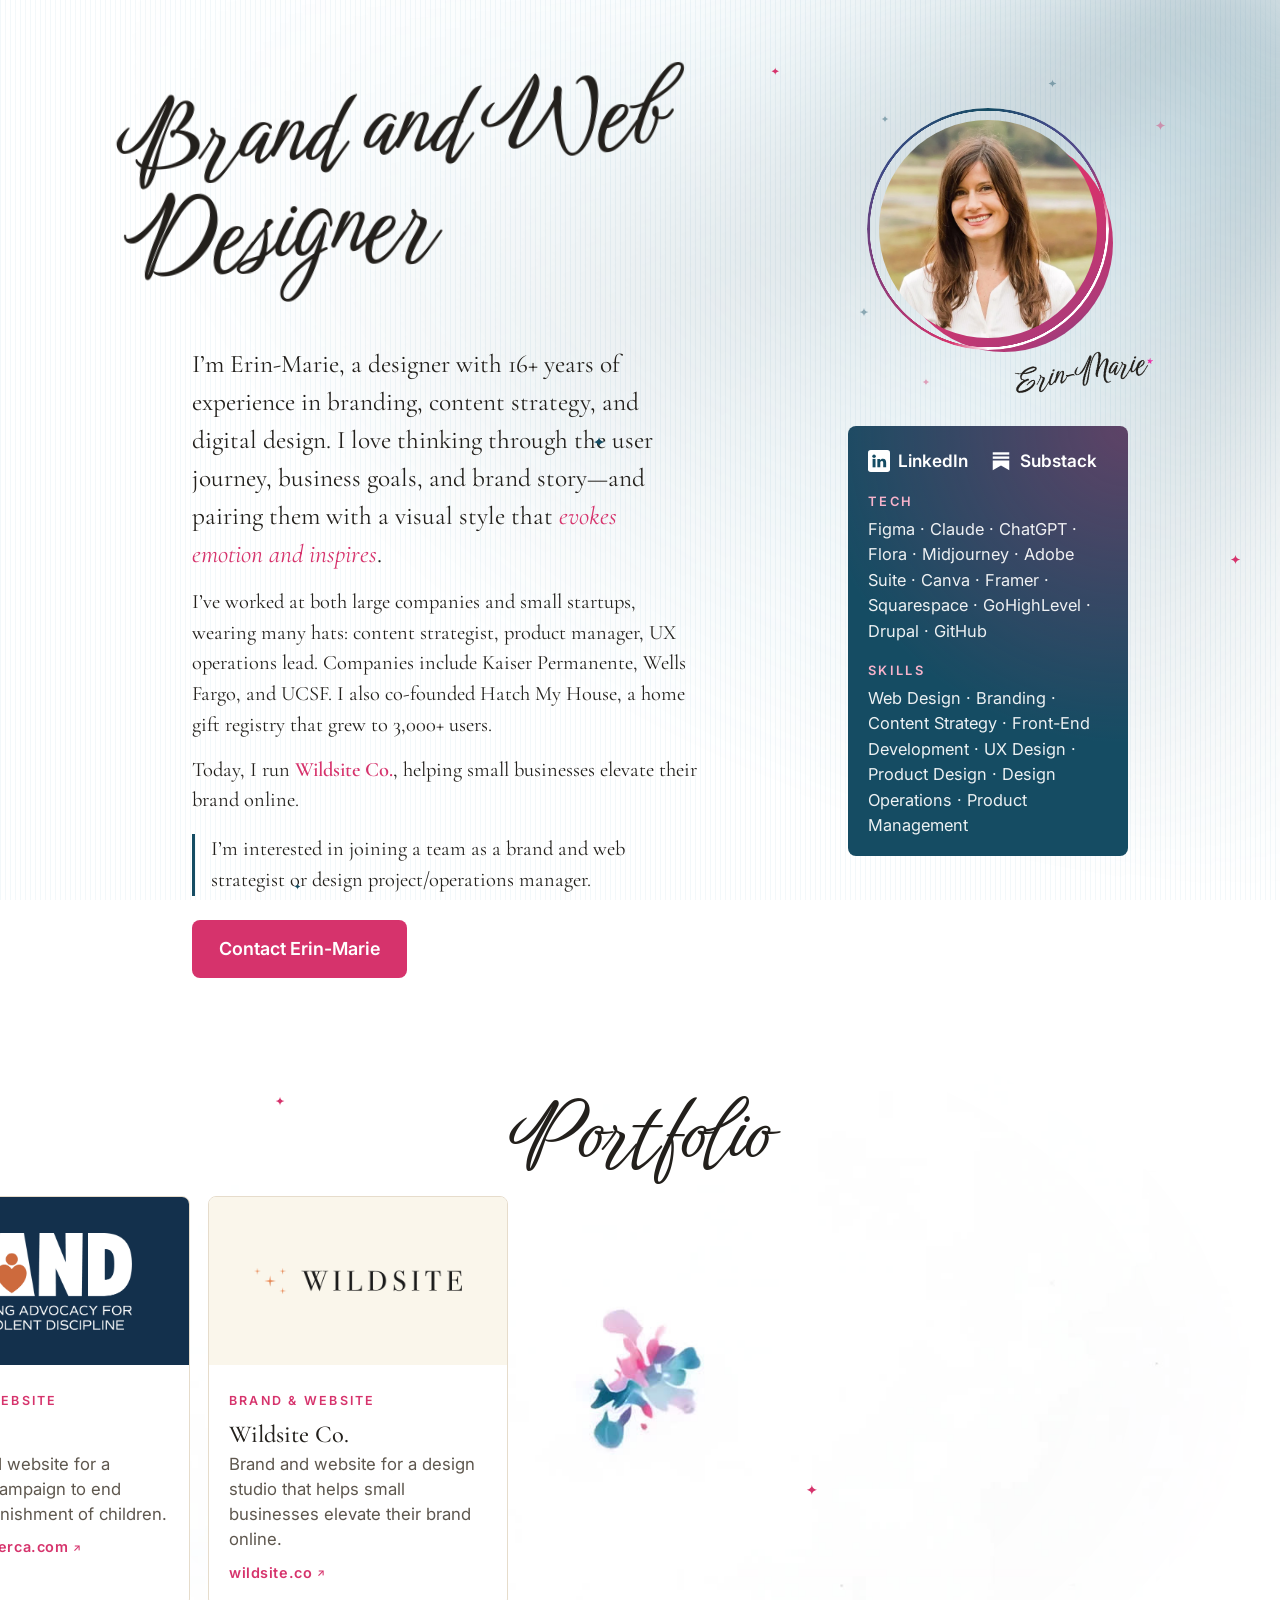
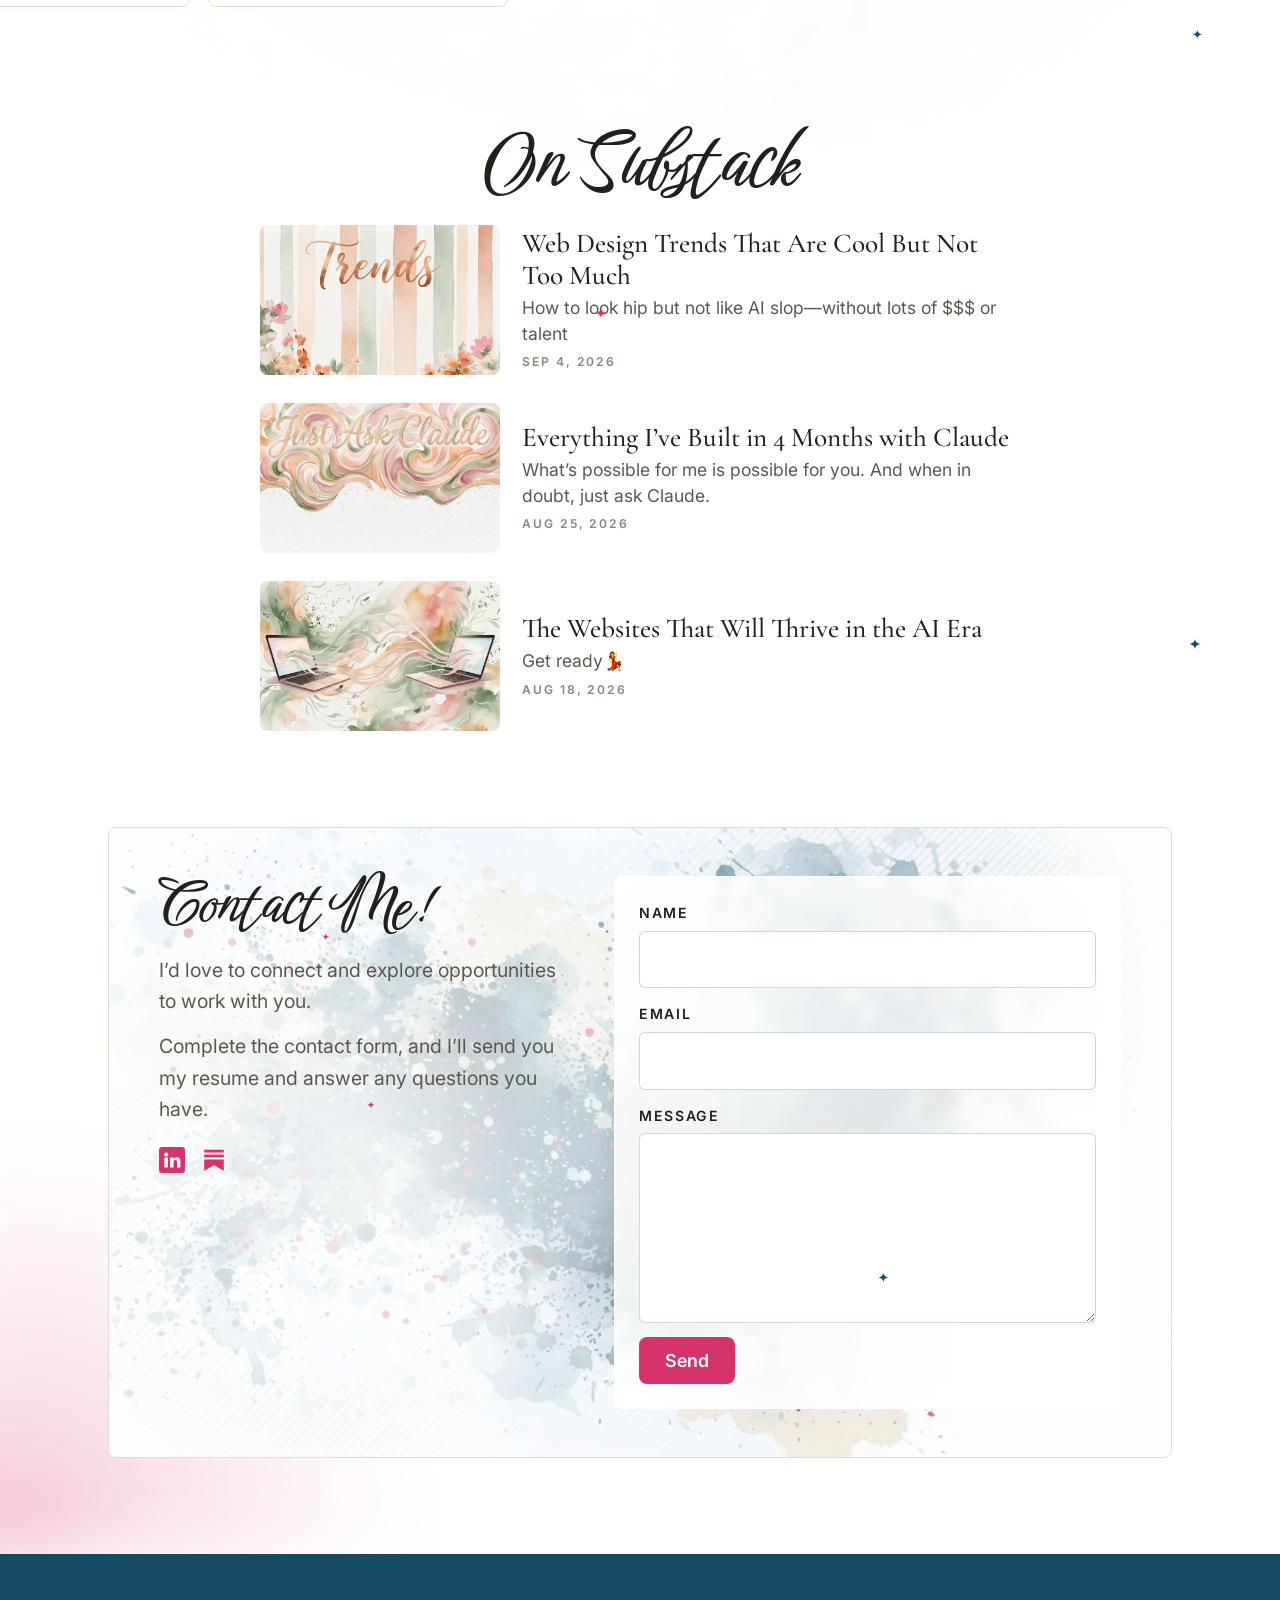
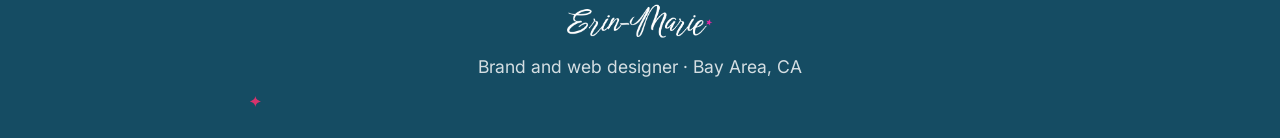
==== commit ecd28b9a: "hatchmyhouse" ====
--- a/index.html
+++ b/index.html
@@ -368,25 +368,17 @@
     
   </div>
   <div class="slide solo" data-step="Type &amp; Voice">
-    <div class="vis"><div class="pad"><div class="tv"><div class="type-spec"><div class="lab">Headlines &middot; Font name</div><div class="big u139">Hatch My House</div><div class="lab">Body &middot; Font name</div><div class="body">Body text sample goes here.</div></div><div class="tvsep"></div><div class="voice"><q class="u131">Help your people help you.</q><span class="pill u95">Joyful</span><span class="pill u95">Clear</span><span class="pill u95">Reassuring</span></div></div></div></div>
-    
-  </div>
-  <div class="slide solo" data-step="Visuals">
-    <div class="vis u140"><div class="pad"><div class="ht-mosaic"><div class="a"><img src="assets/hatch/house-tuscan.jpg" alt="Illustrated stone house with mountains and an eagle"></div><div class="b"><img src="assets/hatch/house-cutaway.jpg" alt="Illustrated cutaway house with a gift tooltip"></div><div class="c"><img src="assets/hatch/house-shingle.jpg" alt="Illustrated shingle house with a porch"></div></div></div></div>
-    
-  </div>
-  
-  <div class="slide solo" data-step="Design">
-    <div class="vis u140"><div class="pad"><img class="ht-shot" src="assets/hatch/design.jpg" alt="The Your House Design screen with a blue shingle house"></div></div>
-    
-  </div>
-  <div class="slide solo" data-step="Giving">
-    <div class="vis u140"><div class="pad"><img class="ht-shot" src="assets/hatch/campaign.jpg" alt="A Hatch My House campaign page with an illustrated house"></div></div>
-    
-  </div>
-  <div class="slide solo" data-step="Gifts">
-    <div class="vis u140"><div class="pad"><img class="ht-shot" src="assets/hatch/gifts.jpg" alt="The My Gifts screen listing each gift, giver, amount and thank-you card status"></div><a class="vlink" href="https://www.facebook.com/hatchmyhouse" target="_blank" rel="noopener">Hatch My House on Facebook &#8594;</a></div>
-    
+    <div class="vis"><div class="pad"><div class="tv"><div class="type-spec"><div class="lab">Headlines &middot; Font name</div><div class="big u139">Hatch My House</div><div class="lab">Body &middot; Font name</div><div class="body">Body text sample goes here.</div></div><div class="tvsep"></div><div class="voice"><q class="u131">A home of your own</q><span class="pill u95">Joyful</span><span class="pill u95">Clear</span><span class="pill u95">Reassuring</span></div></div></div></div>
+    
+  </div>
+  <div class="slide solo" data-step="Visuals">
+    <div class="vis u140"><div class="pad"><div class="ls-car ht-car ht-vis"><div class="ls-track" tabindex="0" aria-label="Seven illustrated houses, scroll sideways"><img src="assets/hatch/house-victorian.jpg" alt="Illustrated blue Victorian house with a pink tree and a horse"><img src="assets/hatch/house-tuscan.jpg" alt="Illustrated stone house with mountains and an eagle"><img src="assets/hatch/house-cutaway.jpg" alt="Illustrated cutaway house with a gift tooltip"><img src="assets/hatch/house-shingle.jpg" alt="Illustrated shingle house with a porch"><img src="assets/hatch/city-cutaway.jpg" alt="Illustrated cutaway city townhouse with a skyline"><img src="assets/hatch/city-brownstone.jpg" alt="Illustrated brownstone townhouse with a skyline"><img src="assets/hatch/house-beach.jpg" alt="Illustrated modern beach house with palm trees"></div><div class="ls-dots"><button type="button" class="on" aria-label="Show house 1"></button><button type="button" class="" aria-label="Show house 2"></button><button type="button" class="" aria-label="Show house 3"></button><button type="button" class="" aria-label="Show house 4"></button><button type="button" class="" aria-label="Show house 5"></button><button type="button" class="" aria-label="Show house 6"></button><button type="button" class="" aria-label="Show house 7"></button></div></div></div></div>
+    
+  </div>
+  
+  <div class="slide solo" data-step="Web">
+    <div class="vis u140"><div class="pad"><div class="ls-car ht-car"><div class="ls-track" tabindex="0" aria-label="Five Hatch My House screens, scroll sideways"><img src="assets/hatch/home-v1.jpg" alt="The original Hatch My House homepage, a cash gift registry to save toward a home"><video src="assets/hatch/home-v2.mp4" poster="assets/hatch/home-v2.jpg" autoplay muted loop playsinline preload="auto" aria-label="Screen recording of the newer Hatch My House homepage: the tagline changes while friends and family buy parts of the illustrated house"></video><img src="assets/hatch/design.jpg" alt="The Your House Design screen with a blue shingle house"><img src="assets/hatch/campaign.jpg" alt="A Hatch My House campaign page with an illustrated house"><img src="assets/hatch/gifts.jpg" alt="The My Gifts screen listing each gift, giver, amount and thank-you card status"></div><div class="ls-dots"><button type="button" class="on" aria-label="Show screen 1"></button><button type="button" class="" aria-label="Show screen 2"></button><button type="button" class="" aria-label="Show screen 3"></button><button type="button" class="" aria-label="Show screen 4"></button><button type="button" class="" aria-label="Show screen 5"></button></div></div><a class="vlink" href="https://www.facebook.com/hatchmyhouse" target="_blank" rel="noopener">Hatch My House on Facebook &#8594;</a></div>
+    </div>
   </div>
 </template>
 
--- a/styles.css
+++ b/styles.css
@@ -1104,3 +1104,11 @@
 .u184{background:#FAF4EC !important;}
 .u185{display:block !important;width:100% !important;height:auto !important;aspect-ratio:2916/1700 !important;border-radius:3px !important;background:#fff url(assets/wildsite/web-scroll.jpg) center/cover no-repeat !important;}
 .fb-hidden{display:none;}
+
+/* Hatch product screens carousel */
+.cs .ht-car .ls-track img{height:min(calc(100vh - 400px),380px);aspect-ratio:auto;width:auto;border:1px solid #D9DCE0;border-radius:6px;box-shadow:none;}
+@media(max-width:760px){.cs .ht-car .ls-track img{height:min(calc(100vh - 340px),260px);}}
+.cs .ht-vis .ls-track img{border:0;box-shadow:0 6px 18px rgba(35,32,28,.14);border-radius:8px;height:min(calc(100vh - 380px),340px);}
+@media(max-width:760px){.cs .ht-vis .ls-track img{height:min(calc(100vh - 340px),230px);}}
+.cs .ht-car .ls-track video{flex:none;height:min(calc(100vh - 400px),380px);width:auto;aspect-ratio:1000/756;border:1px solid #D9DCE0;border-radius:6px;scroll-snap-align:start;display:block;background:#fff;}
+@media(max-width:760px){.cs .ht-car .ls-track video{height:min(calc(100vh - 340px),260px);}}
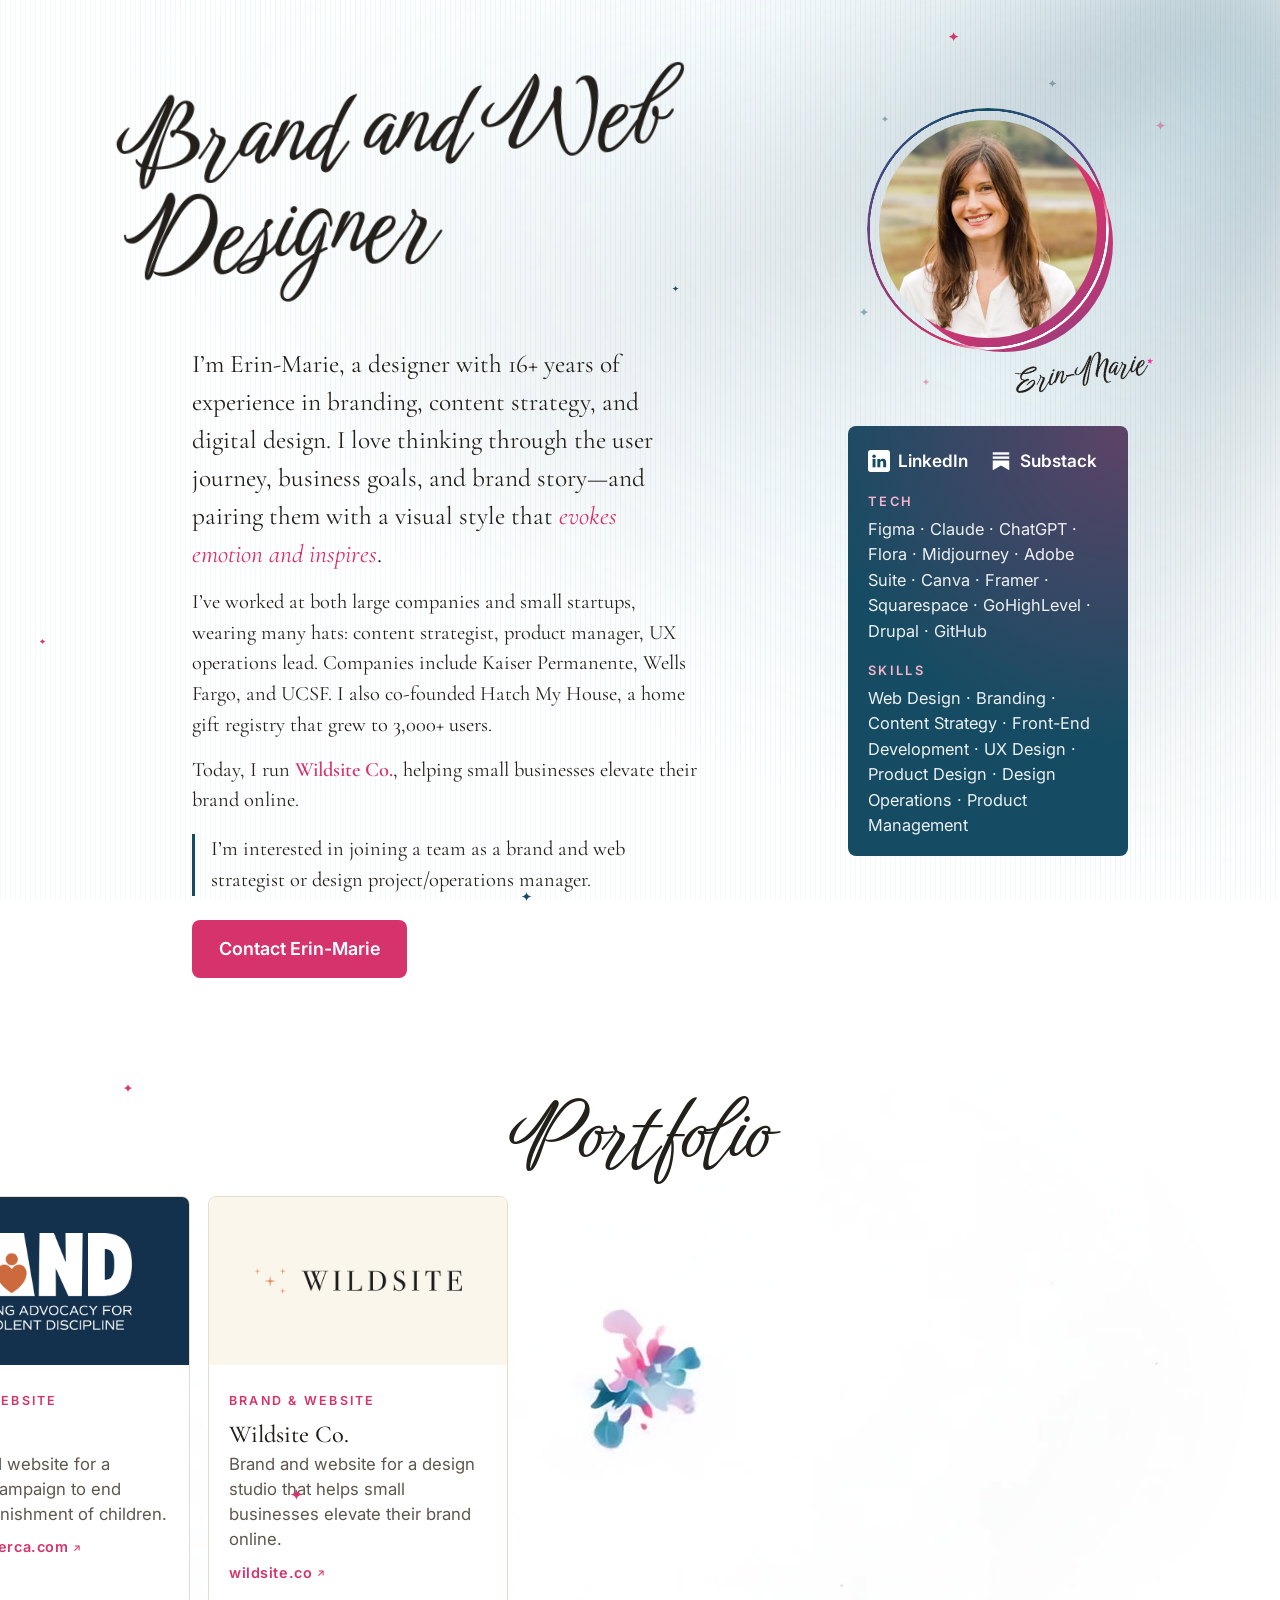
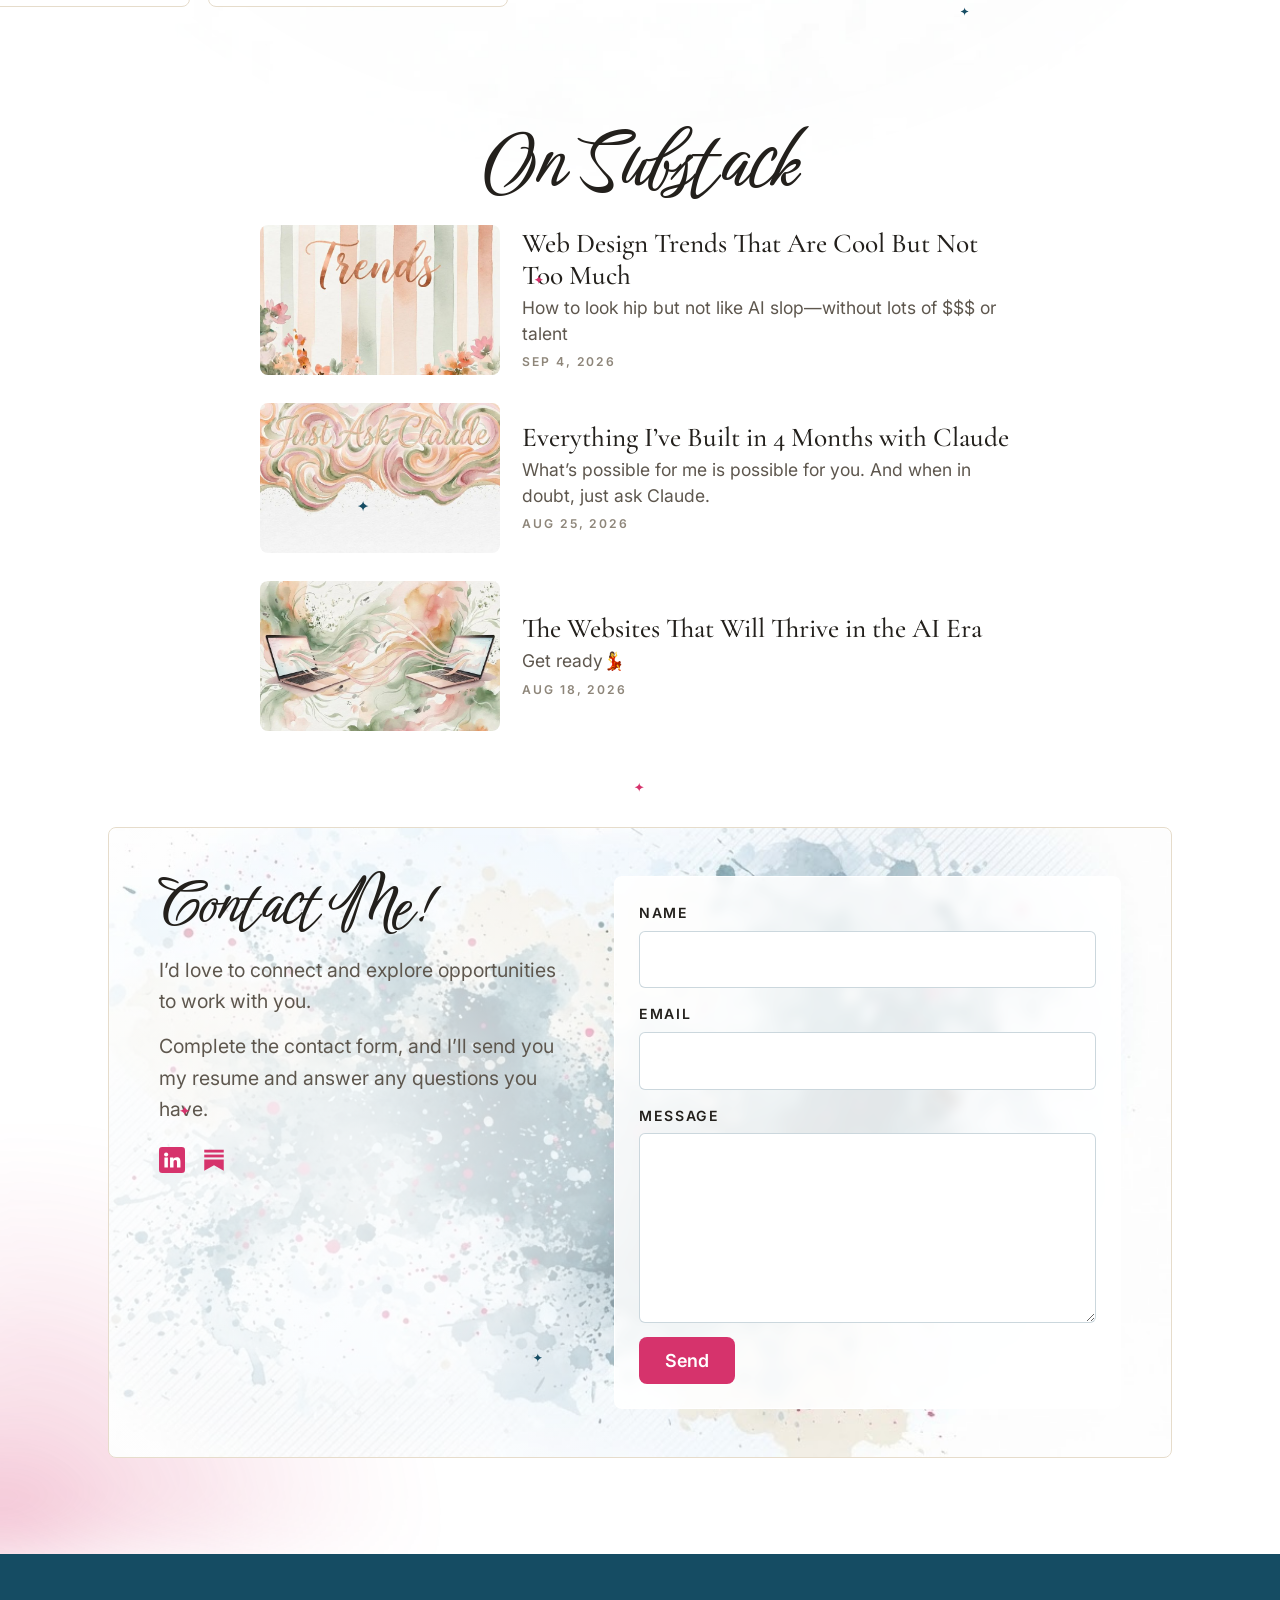
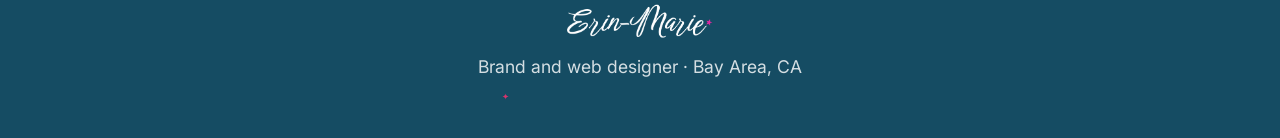
==== commit a13b40a6: "hmh new" ====
--- a/index.html
+++ b/index.html
@@ -368,16 +368,16 @@
     
   </div>
   <div class="slide solo" data-step="Type &amp; Voice">
-    <div class="vis"><div class="pad"><div class="tv"><div class="type-spec"><div class="lab">Headlines &middot; Font name</div><div class="big u139">Hatch My House</div><div class="lab">Body &middot; Font name</div><div class="body">Body text sample goes here.</div></div><div class="tvsep"></div><div class="voice"><q class="u131">A home of your own</q><span class="pill u95">Joyful</span><span class="pill u95">Clear</span><span class="pill u95">Reassuring</span></div></div></div></div>
-    
-  </div>
-  <div class="slide solo" data-step="Visuals">
-    <div class="vis u140"><div class="pad"><div class="ls-car ht-car ht-vis"><div class="ls-track" tabindex="0" aria-label="Seven illustrated houses, scroll sideways"><img src="assets/hatch/house-victorian.jpg" alt="Illustrated blue Victorian house with a pink tree and a horse"><img src="assets/hatch/house-tuscan.jpg" alt="Illustrated stone house with mountains and an eagle"><img src="assets/hatch/house-cutaway.jpg" alt="Illustrated cutaway house with a gift tooltip"><img src="assets/hatch/house-shingle.jpg" alt="Illustrated shingle house with a porch"><img src="assets/hatch/city-cutaway.jpg" alt="Illustrated cutaway city townhouse with a skyline"><img src="assets/hatch/city-brownstone.jpg" alt="Illustrated brownstone townhouse with a skyline"><img src="assets/hatch/house-beach.jpg" alt="Illustrated modern beach house with palm trees"></div><div class="ls-dots"><button type="button" class="on" aria-label="Show house 1"></button><button type="button" class="" aria-label="Show house 2"></button><button type="button" class="" aria-label="Show house 3"></button><button type="button" class="" aria-label="Show house 4"></button><button type="button" class="" aria-label="Show house 5"></button><button type="button" class="" aria-label="Show house 6"></button><button type="button" class="" aria-label="Show house 7"></button></div></div></div></div>
+    <div class="vis"><div class="pad"><div class="tv"><div class="type-spec"><div class="lab">Headlines &middot; Font name</div><div class="big u139">Hatch My House</div><div class="lab">Body &middot; Font name</div><div class="body">Design your dream home. Get closer to your goal.</div></div><div class="tvsep"></div><div class="voice"><q class="u131">A home of your own</q><span class="pill u95">Joyful</span><span class="pill u95">Clear</span><span class="pill u95">Reassuring</span></div></div></div></div>
+    
+  </div>
+  <div class="slide solo" data-step="Visuals">
+    <div class="vis u140"><div class="pad"><div class="ls-car ht-car ht-vis"><div class="ls-track" tabindex="0" aria-label="Seven illustrated houses, scroll sideways"><img src="assets/hatch/house-beach.jpg" alt="Illustrated modern beach house with palm trees"><img src="assets/hatch/house-victorian.jpg" alt="Illustrated blue Victorian house with a pink tree and a horse"><img src="assets/hatch/house-tuscan.jpg" alt="Illustrated stone house with mountains and an eagle"><img src="assets/hatch/house-shingle.jpg" alt="Illustrated shingle house with a porch"><img src="assets/hatch/house-cutaway.jpg" alt="Illustrated cutaway house with a gift tooltip"><img src="assets/hatch/city-brownstone.jpg" alt="Illustrated brownstone townhouse with a skyline"><img src="assets/hatch/city-cutaway.jpg" alt="Illustrated cutaway city townhouse with a skyline"></div><div class="ls-dots"><button type="button" class="on" aria-label="Show house 1"></button><button type="button" class="" aria-label="Show house 2"></button><button type="button" class="" aria-label="Show house 3"></button><button type="button" class="" aria-label="Show house 4"></button><button type="button" class="" aria-label="Show house 5"></button><button type="button" class="" aria-label="Show house 6"></button><button type="button" class="" aria-label="Show house 7"></button></div></div></div></div>
     
   </div>
   
   <div class="slide solo" data-step="Web">
-    <div class="vis u140"><div class="pad"><div class="ls-car ht-car"><div class="ls-track" tabindex="0" aria-label="Five Hatch My House screens, scroll sideways"><img src="assets/hatch/home-v1.jpg" alt="The original Hatch My House homepage, a cash gift registry to save toward a home"><video src="assets/hatch/home-v2.mp4" poster="assets/hatch/home-v2.jpg" autoplay muted loop playsinline preload="auto" aria-label="Screen recording of the newer Hatch My House homepage: the tagline changes while friends and family buy parts of the illustrated house"></video><img src="assets/hatch/design.jpg" alt="The Your House Design screen with a blue shingle house"><img src="assets/hatch/campaign.jpg" alt="A Hatch My House campaign page with an illustrated house"><img src="assets/hatch/gifts.jpg" alt="The My Gifts screen listing each gift, giver, amount and thank-you card status"></div><div class="ls-dots"><button type="button" class="on" aria-label="Show screen 1"></button><button type="button" class="" aria-label="Show screen 2"></button><button type="button" class="" aria-label="Show screen 3"></button><button type="button" class="" aria-label="Show screen 4"></button><button type="button" class="" aria-label="Show screen 5"></button></div></div><a class="vlink" href="https://www.facebook.com/hatchmyhouse" target="_blank" rel="noopener">Hatch My House on Facebook &#8594;</a></div>
+    <div class="vis u140"><div class="pad"><div class="ls-car ht-car"><div class="ls-track" tabindex="0" aria-label="Four Hatch My House screens, scroll sideways"><figure class="ht-fig"><img src="assets/hatch/home-v1.jpg" alt="The original Hatch My House homepage, a cash gift registry to save toward a home"><figcaption>Version 1</figcaption></figure><figure class="ht-fig"><video src="assets/hatch/home-v2.mp4" poster="assets/hatch/home-v2.jpg" autoplay muted loop playsinline preload="auto" aria-label="Screen recording of the newer Hatch My House homepage: the tagline changes while friends and family buy parts of the illustrated house"></video><figcaption>Version 2</figcaption></figure><img src="assets/hatch/design.jpg" alt="The Your House Design screen with a blue shingle house"><img src="assets/hatch/gifts.jpg" alt="The My Gifts screen listing each gift, giver, amount and thank-you card status"></div><div class="ls-dots"><button type="button" class="on" aria-label="Show screen 1"></button><button type="button" class="" aria-label="Show screen 2"></button><button type="button" class="" aria-label="Show screen 3"></button><button type="button" class="" aria-label="Show screen 4"></button></div></div><a class="vlink" href="https://www.facebook.com/hatchmyhouse" target="_blank" rel="noopener">Hatch My House on Facebook &#8594;</a></div>
     </div>
   </div>
 </template>
--- a/styles.css
+++ b/styles.css
@@ -1112,3 +1112,6 @@
 @media(max-width:760px){.cs .ht-vis .ls-track img{height:min(calc(100vh - 340px),230px);}}
 .cs .ht-car .ls-track video{flex:none;height:min(calc(100vh - 400px),380px);width:auto;aspect-ratio:1000/756;border:1px solid #D9DCE0;border-radius:6px;scroll-snap-align:start;display:block;background:#fff;}
 @media(max-width:760px){.cs .ht-car .ls-track video{height:min(calc(100vh - 340px),260px);}}
+.cs .ht-car .ls-track figure.ht-fig{flex:none;position:relative;margin:0;scroll-snap-align:start;}
+.cs .ht-car .ls-track figure.ht-fig img,.cs .ht-car .ls-track figure.ht-fig video{scroll-snap-align:none;}
+.cs .ht-fig figcaption{margin-top:8px;font:600 11px/1 'Inter',system-ui,sans-serif;letter-spacing:.08em;text-transform:uppercase;color:var(--pink);}
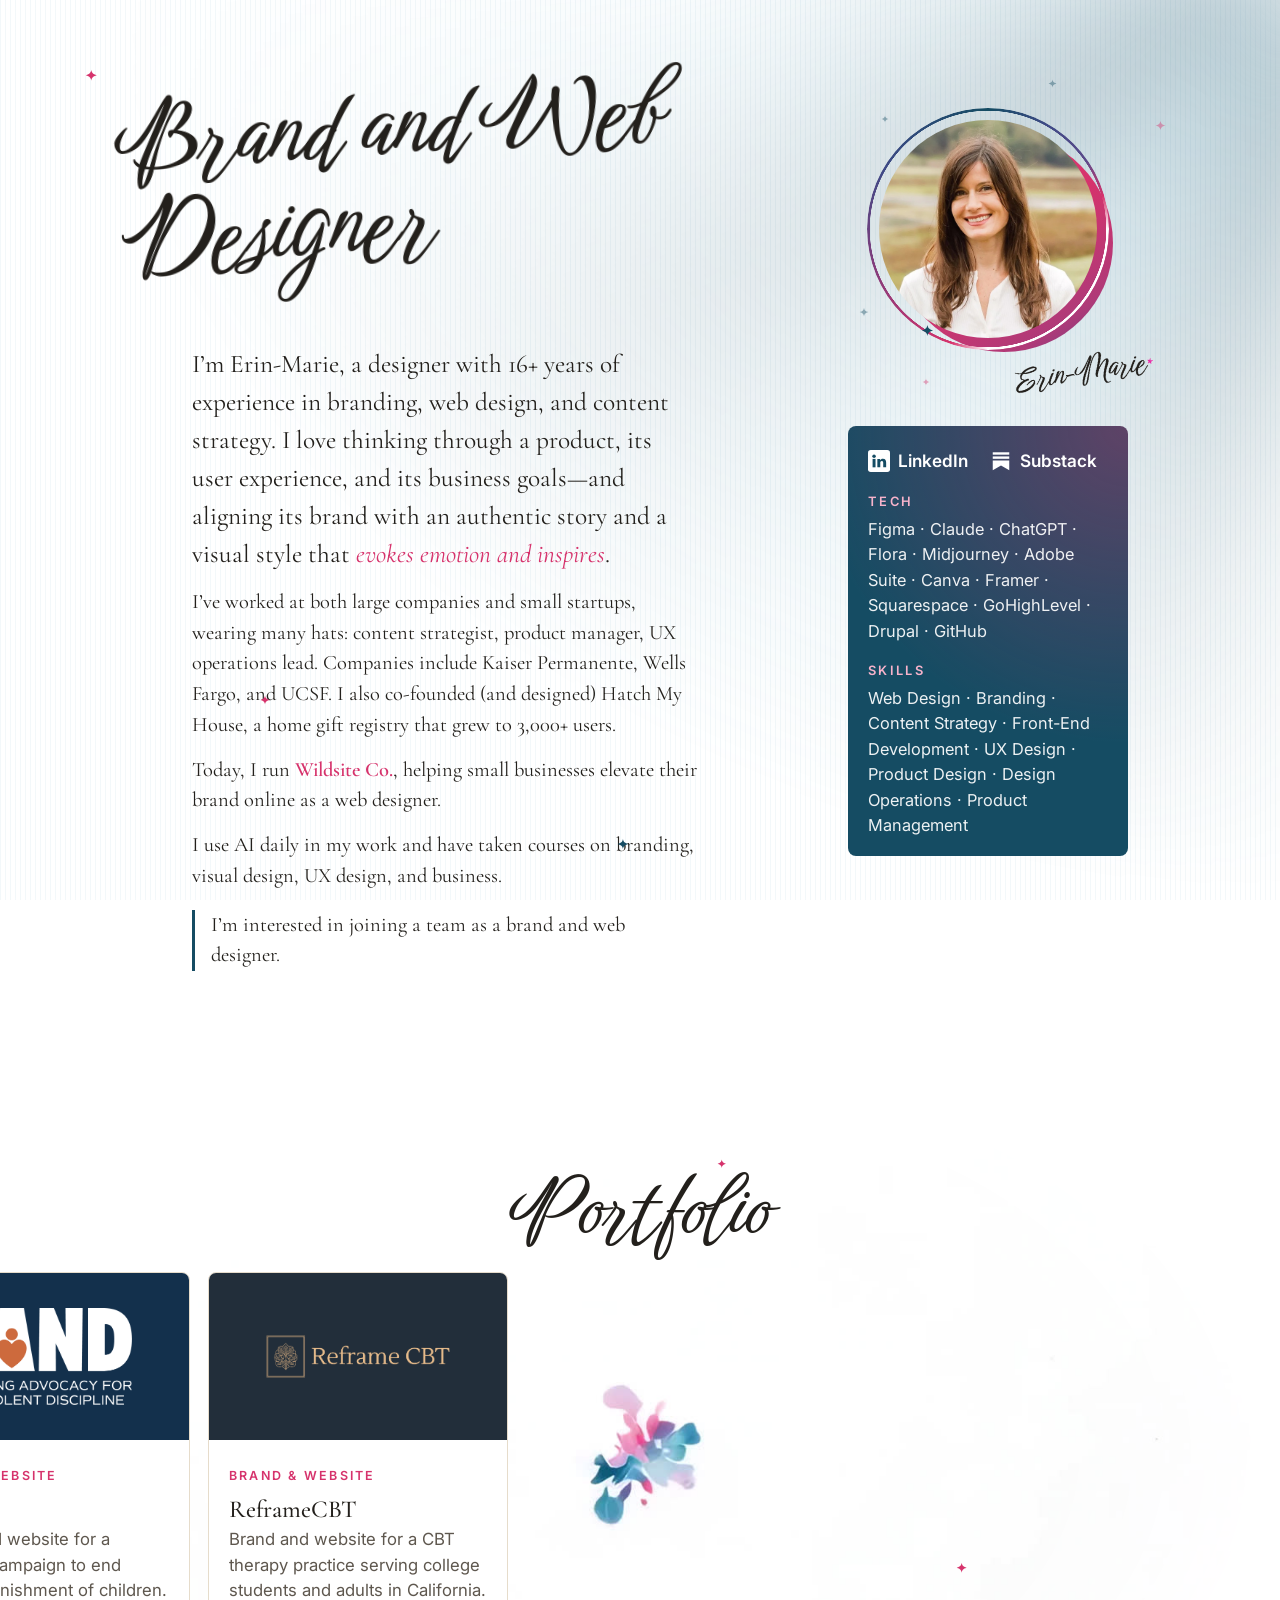
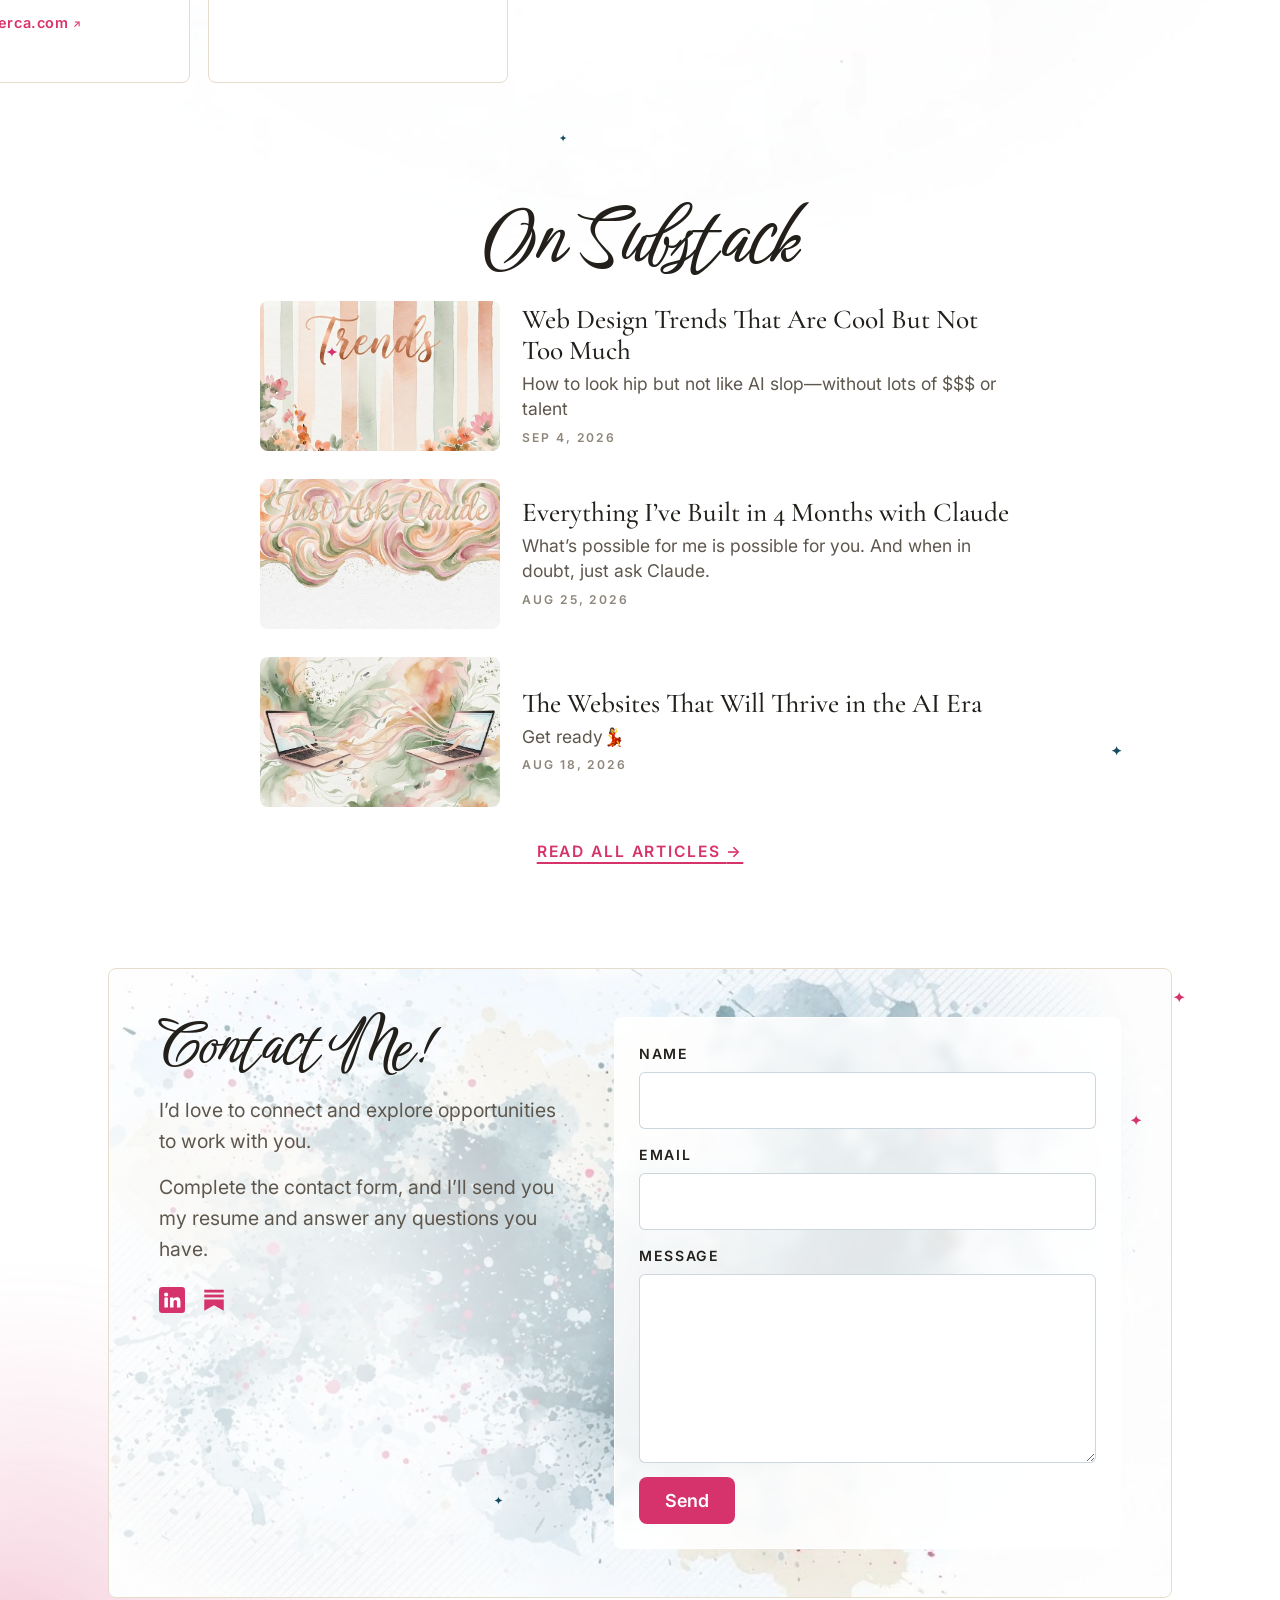
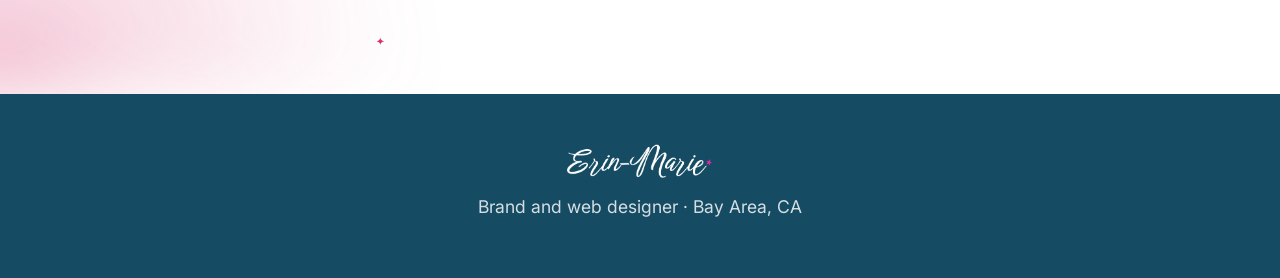
==== commit 102cf23e: "mobile" ====
--- a/index.html
+++ b/index.html
@@ -9,13 +9,15 @@
 <meta name="description" content="Erin-Marie Driscoll, brand and web designer in the Bay Area. Case studies in brand, web, and product design, 16+ years of making ideas real.">
 <link rel="preconnect" href="https://fonts.googleapis.com">
 <link rel="preconnect" href="https://fonts.gstatic.com" crossorigin>
-<link href="https://fonts.googleapis.com/css2?family=Cormorant+Garamond:ital,wght@0,400;0,500;0,600;1,500&family=Inter:wght@400;500;600;700&family=Rock+Salt&family=Playfair+Display:ital,wght@0,400;1,400&family=Birthstone+Bounce:wght@400;500&family=DM+Sans:wght@400;500;600&family=Libre+Baskerville:wght@400;700&family=Lustria&family=Anton&family=Cookie&display=swap" rel="stylesheet">
-<link rel="stylesheet" href="styles.css?v=1">
+<link href="https://fonts.googleapis.com/css2?family=Cormorant+Garamond:ital,wght@0,400;0,500;0,600;1,500&family=Inter:wght@400;500;600;700&family=Rock+Salt&family=Playfair+Display:ital,wght@0,400;1,400&family=Birthstone+Bounce:wght@400;500&family=DM+Sans:wght@400;500;600&family=Libre+Baskerville:wght@400;700&family=Noto+Serif:wght@400;500&family=Lustria&family=Anton&family=Cookie&display=swap" rel="stylesheet">
+<link rel="stylesheet" href="styles.css?v=4">
 </head>
 <body>
 
 <svg width="0" height="0" aria-hidden="true" focusable="false" class="u1"><defs><clipPath id="em-star" clipPathUnits="objectBoundingBox"><path d="M0.47,0.035 Q0.5,0 0.53,0.035 C0.55,0.24 0.76,0.45 0.965,0.47 Q1,0.5 0.965,0.53 C0.76,0.55 0.55,0.76 0.53,0.965 Q0.5,1 0.47,0.965 C0.45,0.76 0.24,0.55 0.035,0.53 Q0,0.5 0.035,0.47 C0.24,0.45 0.45,0.24 0.47,0.035 Z"/></clipPath></defs></svg>
 
+
+<nav class="mnav" aria-label="Jump to a section"><a href="#work">Portfolio</a><a href="#skills">Skills</a><a href="#writing">Substack</a><a href="#contact">Contact</a></nav>
 
 <!-- HEADER -->
 <header class="post-head">
@@ -23,17 +25,17 @@
     <div class="head-grid">
       <div class="head-main">
         <h1 class="post-title"><span class="w">Brand</span> <span class="w">and</span> <span class="w">Web</span> <span class="w">Designer</span></h1>
-        <p class="lead-p u2">I’m Erin-Marie, a designer with 16+ years of experience in branding, content strategy, and digital design. I love thinking through the user journey, business goals, and brand story—and pairing them with a visual style that <em class="u3">evokes emotion and inspires</em>.</p>
-        <p class="lead-p u4">I’ve worked at both large companies and small startups, wearing many hats: content strategist, product manager, UX operations lead. Companies include Kaiser Permanente, Wells Fargo, and UCSF. I also co-founded Hatch My House, a home gift registry that grew to 3,000+ users.</p>
-        <p class="lead-p u4">Today, I run <a href="https://wildsite.co/" target="_blank" rel="noopener" class="u5">Wildsite Co.</a>, helping small businesses elevate their brand online.</p>
-        <p class="lead-p u6">I’m interested in joining a team as a brand and web strategist or design project/operations manager.</p>
+        <p class="lead-p u2" id="about">I’m Erin-Marie, a designer with 16+ years of experience in branding, web design, and content strategy. I love thinking through a product, its user experience, and its business goals—and aligning its brand with an authentic story and a visual style that <em class="u3">evokes emotion and inspires</em>.</p>
+        <details class="acc" open><summary>Experience</summary><p class="lead-p u4">I’ve worked at both large companies and small startups, wearing many hats: content strategist, product manager, UX operations lead. Companies include Kaiser Permanente, Wells Fargo, and UCSF. I also co-founded (and designed) Hatch My House, a home gift registry that grew to 3,000+ users.</p><p class="lead-p u4">Today, I run <a href="https://wildsite.co/" target="_blank" rel="noopener" class="u5">Wildsite Co.</a>, helping small businesses elevate their brand online as a web designer.</p><p class="lead-p u4">I use AI daily in my work and have taken courses on branding, visual design, UX design, and business.</p></details>
+
+        <details class="acc" open><summary>What I’m looking for</summary><p class="lead-p u6">I’m interested in joining a team as a brand and web designer.</p></details>
         <a class="btn btn-pink u7" href="#contact">Contact Erin-Marie</a>
       </div>
       <div class="head-media u8" id="about-photo">
         <div class="photo-wrap"><span class="photo-bg" aria-hidden="true"></span><svg class="pstar u9" viewBox="0 0 24 24" aria-hidden="true"><path d="M12 1.5c.6 4.9 2.6 8.5 10.5 10.5C14.6 14 12.6 17.6 12 22.5 11.4 17.6 9.4 14 1.5 12 9.4 10 11.4 6.4 12 1.5z" fill="#154C63"/></svg><svg class="pstar u10" viewBox="0 0 24 24" aria-hidden="true"><path d="M12 1.5c.6 4.9 2.6 8.5 10.5 10.5C14.6 14 12.6 17.6 12 22.5 11.4 17.6 9.4 14 1.5 12 9.4 10 11.4 6.4 12 1.5z" fill="#154C63"/></svg><svg class="pstar u11" viewBox="0 0 24 24" aria-hidden="true"><path d="M12 1.5c.6 4.9 2.6 8.5 10.5 10.5C14.6 14 12.6 17.6 12 22.5 11.4 17.6 9.4 14 1.5 12 9.4 10 11.4 6.4 12 1.5z" fill="#D6336C"/></svg><svg class="pstar u12" viewBox="0 0 24 24" aria-hidden="true"><path d="M12 1.5c.6 4.9 2.6 8.5 10.5 10.5C14.6 14 12.6 17.6 12 22.5 11.4 17.6 9.4 14 1.5 12 9.4 10 11.4 6.4 12 1.5z" fill="#D6336C"/></svg><svg class="pstar u13" viewBox="0 0 24 24" aria-hidden="true"><path d="M12 1.5c.6 4.9 2.6 8.5 10.5 10.5C14.6 14 12.6 17.6 12 22.5 11.4 17.6 9.4 14 1.5 12 9.4 10 11.4 6.4 12 1.5z" fill="#154C63"/></svg><img src="assets/erin-marie/portrait.jpg" alt="Erin-Marie Driscoll">
         <svg class="star-ring" viewBox="0 0 262 262" aria-hidden="true" focusable="false"><path d="M0,-1C.07,-.3 .3,-.07 1,0 .3,.07 .07,.3 0,1 -.07,.3 -.3,.07 -1,0 -.3,-.07 -.07,-.3 0,-1Z" transform="translate(249.0 131.0) scale(2.2)" fill="#23201C" class="rs u14"/><path d="M0,-1C.07,-.3 .3,-.07 1,0 .3,.07 .07,.3 0,1 -.07,.3 -.3,.07 -1,0 -.3,-.07 -.07,-.3 0,-1Z" transform="translate(247.5 149.5) scale(2.2)" fill="#23201C" class="rs u15"/><path d="M0,-1C.07,-.3 .3,-.07 1,0 .3,.07 .07,.3 0,1 -.07,.3 -.3,.07 -1,0 -.3,-.07 -.07,-.3 0,-1Z" transform="translate(243.2 167.5) scale(2.2)" fill="#23201C" class="rs u16"/><path d="M0,-1C.07,-.3 .3,-.07 1,0 .3,.07 .07,.3 0,1 -.07,.3 -.3,.07 -1,0 -.3,-.07 -.07,-.3 0,-1Z" transform="translate(236.1 184.6) scale(2.2)" fill="#23201C" class="rs u17"/><path d="M0,-1C.07,-.3 .3,-.07 1,0 .3,.07 .07,.3 0,1 -.07,.3 -.3,.07 -1,0 -.3,-.07 -.07,-.3 0,-1Z" transform="translate(226.5 200.4) scale(2.2)" fill="#23201C" class="rs u18"/><path d="M0,-1C.07,-.3 .3,-.07 1,0 .3,.07 .07,.3 0,1 -.07,.3 -.3,.07 -1,0 -.3,-.07 -.07,-.3 0,-1Z" transform="translate(214.4 214.4) scale(2.2)" fill="#23201C" class="rs u19"/><path d="M0,-1C.07,-.3 .3,-.07 1,0 .3,.07 .07,.3 0,1 -.07,.3 -.3,.07 -1,0 -.3,-.07 -.07,-.3 0,-1Z" transform="translate(200.4 226.5) scale(2.2)" fill="#23201C" class="rs u20"/><path d="M0,-1C.07,-.3 .3,-.07 1,0 .3,.07 .07,.3 0,1 -.07,.3 -.3,.07 -1,0 -.3,-.07 -.07,-.3 0,-1Z" transform="translate(184.6 236.1) scale(2.2)" fill="#23201C" class="rs u21"/><path d="M0,-1C.07,-.3 .3,-.07 1,0 .3,.07 .07,.3 0,1 -.07,.3 -.3,.07 -1,0 -.3,-.07 -.07,-.3 0,-1Z" transform="translate(167.5 243.2) scale(2.2)" fill="#23201C" class="rs u22"/><path d="M0,-1C.07,-.3 .3,-.07 1,0 .3,.07 .07,.3 0,1 -.07,.3 -.3,.07 -1,0 -.3,-.07 -.07,-.3 0,-1Z" transform="translate(149.5 247.5) scale(2.2)" fill="#23201C" class="rs u23"/><path d="M0,-1C.07,-.3 .3,-.07 1,0 .3,.07 .07,.3 0,1 -.07,.3 -.3,.07 -1,0 -.3,-.07 -.07,-.3 0,-1Z" transform="translate(131.0 249.0) scale(2.2)" fill="#23201C" class="rs u24"/><path d="M0,-1C.07,-.3 .3,-.07 1,0 .3,.07 .07,.3 0,1 -.07,.3 -.3,.07 -1,0 -.3,-.07 -.07,-.3 0,-1Z" transform="translate(112.5 247.5) scale(2.2)" fill="#23201C" class="rs u25"/><path d="M0,-1C.07,-.3 .3,-.07 1,0 .3,.07 .07,.3 0,1 -.07,.3 -.3,.07 -1,0 -.3,-.07 -.07,-.3 0,-1Z" transform="translate(94.5 243.2) scale(2.2)" fill="#23201C" class="rs u26"/><path d="M0,-1C.07,-.3 .3,-.07 1,0 .3,.07 .07,.3 0,1 -.07,.3 -.3,.07 -1,0 -.3,-.07 -.07,-.3 0,-1Z" transform="translate(77.4 236.1) scale(2.2)" fill="#23201C" class="rs u27"/><path d="M0,-1C.07,-.3 .3,-.07 1,0 .3,.07 .07,.3 0,1 -.07,.3 -.3,.07 -1,0 -.3,-.07 -.07,-.3 0,-1Z" transform="translate(61.6 226.5) scale(2.2)" fill="#23201C" class="rs u28"/><path d="M0,-1C.07,-.3 .3,-.07 1,0 .3,.07 .07,.3 0,1 -.07,.3 -.3,.07 -1,0 -.3,-.07 -.07,-.3 0,-1Z" transform="translate(47.6 214.4) scale(2.2)" fill="#23201C" class="rs u29"/><path d="M0,-1C.07,-.3 .3,-.07 1,0 .3,.07 .07,.3 0,1 -.07,.3 -.3,.07 -1,0 -.3,-.07 -.07,-.3 0,-1Z" transform="translate(35.5 200.4) scale(2.2)" fill="#23201C" class="rs u30"/><path d="M0,-1C.07,-.3 .3,-.07 1,0 .3,.07 .07,.3 0,1 -.07,.3 -.3,.07 -1,0 -.3,-.07 -.07,-.3 0,-1Z" transform="translate(25.9 184.6) scale(2.2)" fill="#23201C" class="rs u31"/><path d="M0,-1C.07,-.3 .3,-.07 1,0 .3,.07 .07,.3 0,1 -.07,.3 -.3,.07 -1,0 -.3,-.07 -.07,-.3 0,-1Z" transform="translate(18.8 167.5) scale(2.2)" fill="#23201C" class="rs u32"/><path d="M0,-1C.07,-.3 .3,-.07 1,0 .3,.07 .07,.3 0,1 -.07,.3 -.3,.07 -1,0 -.3,-.07 -.07,-.3 0,-1Z" transform="translate(14.5 149.5) scale(2.2)" fill="#23201C" class="rs u33"/><path d="M0,-1C.07,-.3 .3,-.07 1,0 .3,.07 .07,.3 0,1 -.07,.3 -.3,.07 -1,0 -.3,-.07 -.07,-.3 0,-1Z" transform="translate(13.0 131.0) scale(2.2)" fill="#23201C" class="rs u34"/><path d="M0,-1C.07,-.3 .3,-.07 1,0 .3,.07 .07,.3 0,1 -.07,.3 -.3,.07 -1,0 -.3,-.07 -.07,-.3 0,-1Z" transform="translate(14.5 112.5) scale(2.2)" fill="#23201C" class="rs u35"/><path d="M0,-1C.07,-.3 .3,-.07 1,0 .3,.07 .07,.3 0,1 -.07,.3 -.3,.07 -1,0 -.3,-.07 -.07,-.3 0,-1Z" transform="translate(18.8 94.5) scale(2.2)" fill="#23201C" class="rs u36"/><path d="M0,-1C.07,-.3 .3,-.07 1,0 .3,.07 .07,.3 0,1 -.07,.3 -.3,.07 -1,0 -.3,-.07 -.07,-.3 0,-1Z" transform="translate(25.9 77.4) scale(2.2)" fill="#23201C" class="rs u37"/><path d="M0,-1C.07,-.3 .3,-.07 1,0 .3,.07 .07,.3 0,1 -.07,.3 -.3,.07 -1,0 -.3,-.07 -.07,-.3 0,-1Z" transform="translate(35.5 61.6) scale(2.2)" fill="#23201C" class="rs u38"/><path d="M0,-1C.07,-.3 .3,-.07 1,0 .3,.07 .07,.3 0,1 -.07,.3 -.3,.07 -1,0 -.3,-.07 -.07,-.3 0,-1Z" transform="translate(47.6 47.6) scale(2.2)" fill="#23201C" class="rs u39"/><path d="M0,-1C.07,-.3 .3,-.07 1,0 .3,.07 .07,.3 0,1 -.07,.3 -.3,.07 -1,0 -.3,-.07 -.07,-.3 0,-1Z" transform="translate(61.6 35.5) scale(2.2)" fill="#23201C" class="rs u40"/><path d="M0,-1C.07,-.3 .3,-.07 1,0 .3,.07 .07,.3 0,1 -.07,.3 -.3,.07 -1,0 -.3,-.07 -.07,-.3 0,-1Z" transform="translate(77.4 25.9) scale(2.2)" fill="#23201C" class="rs u41"/><path d="M0,-1C.07,-.3 .3,-.07 1,0 .3,.07 .07,.3 0,1 -.07,.3 -.3,.07 -1,0 -.3,-.07 -.07,-.3 0,-1Z" transform="translate(94.5 18.8) scale(2.2)" fill="#23201C" class="rs u42"/><path d="M0,-1C.07,-.3 .3,-.07 1,0 .3,.07 .07,.3 0,1 -.07,.3 -.3,.07 -1,0 -.3,-.07 -.07,-.3 0,-1Z" transform="translate(112.5 14.5) scale(2.2)" fill="#23201C" class="rs u43"/><path d="M0,-1C.07,-.3 .3,-.07 1,0 .3,.07 .07,.3 0,1 -.07,.3 -.3,.07 -1,0 -.3,-.07 -.07,-.3 0,-1Z" transform="translate(131.0 13.0) scale(2.2)" fill="#23201C" class="rs u44"/><path d="M0,-1C.07,-.3 .3,-.07 1,0 .3,.07 .07,.3 0,1 -.07,.3 -.3,.07 -1,0 -.3,-.07 -.07,-.3 0,-1Z" transform="translate(149.5 14.5) scale(2.2)" fill="#23201C" class="rs u45"/><path d="M0,-1C.07,-.3 .3,-.07 1,0 .3,.07 .07,.3 0,1 -.07,.3 -.3,.07 -1,0 -.3,-.07 -.07,-.3 0,-1Z" transform="translate(167.5 18.8) scale(2.2)" fill="#23201C" class="rs u46"/><path d="M0,-1C.07,-.3 .3,-.07 1,0 .3,.07 .07,.3 0,1 -.07,.3 -.3,.07 -1,0 -.3,-.07 -.07,-.3 0,-1Z" transform="translate(184.6 25.9) scale(2.2)" fill="#23201C" class="rs u47"/><path d="M0,-1C.07,-.3 .3,-.07 1,0 .3,.07 .07,.3 0,1 -.07,.3 -.3,.07 -1,0 -.3,-.07 -.07,-.3 0,-1Z" transform="translate(200.4 35.5) scale(2.2)" fill="#23201C" class="rs u48"/><path d="M0,-1C.07,-.3 .3,-.07 1,0 .3,.07 .07,.3 0,1 -.07,.3 -.3,.07 -1,0 -.3,-.07 -.07,-.3 0,-1Z" transform="translate(214.4 47.6) scale(2.2)" fill="#23201C" class="rs u49"/><path d="M0,-1C.07,-.3 .3,-.07 1,0 .3,.07 .07,.3 0,1 -.07,.3 -.3,.07 -1,0 -.3,-.07 -.07,-.3 0,-1Z" transform="translate(226.5 61.6) scale(2.2)" fill="#23201C" class="rs u50"/><path d="M0,-1C.07,-.3 .3,-.07 1,0 .3,.07 .07,.3 0,1 -.07,.3 -.3,.07 -1,0 -.3,-.07 -.07,-.3 0,-1Z" transform="translate(236.1 77.4) scale(2.2)" fill="#23201C" class="rs u51"/><path d="M0,-1C.07,-.3 .3,-.07 1,0 .3,.07 .07,.3 0,1 -.07,.3 -.3,.07 -1,0 -.3,-.07 -.07,-.3 0,-1Z" transform="translate(243.2 94.5) scale(2.2)" fill="#23201C" class="rs u52"/><path d="M0,-1C.07,-.3 .3,-.07 1,0 .3,.07 .07,.3 0,1 -.07,.3 -.3,.07 -1,0 -.3,-.07 -.07,-.3 0,-1Z" transform="translate(247.5 112.5) scale(2.2)" fill="#23201C" class="rs u53"/><path d="M0,-1C.07,-.3 .3,-.07 1,0 .3,.07 .07,.3 0,1 -.07,.3 -.3,.07 -1,0 -.3,-.07 -.07,-.3 0,-1Z" transform="translate(248.6 140.3) scale(2.2)" fill="#23201C"/><path d="M0,-1C.07,-.3 .3,-.07 1,0 .3,.07 .07,.3 0,1 -.07,.3 -.3,.07 -1,0 -.3,-.07 -.07,-.3 0,-1Z" transform="translate(245.7 158.5) scale(2.2)" fill="#23201C"/><path d="M0,-1C.07,-.3 .3,-.07 1,0 .3,.07 .07,.3 0,1 -.07,.3 -.3,.07 -1,0 -.3,-.07 -.07,-.3 0,-1Z" transform="translate(240.0 176.2) scale(2.2)" fill="#23201C"/><path d="M0,-1C.07,-.3 .3,-.07 1,0 .3,.07 .07,.3 0,1 -.07,.3 -.3,.07 -1,0 -.3,-.07 -.07,-.3 0,-1Z" transform="translate(231.6 192.7) scale(2.2)" fill="#23201C"/><path d="M0,-1C.07,-.3 .3,-.07 1,0 .3,.07 .07,.3 0,1 -.07,.3 -.3,.07 -1,0 -.3,-.07 -.07,-.3 0,-1Z" transform="translate(220.7 207.6) scale(2.2)" fill="#23201C"/><path d="M0,-1C.07,-.3 .3,-.07 1,0 .3,.07 .07,.3 0,1 -.07,.3 -.3,.07 -1,0 -.3,-.07 -.07,-.3 0,-1Z" transform="translate(207.6 220.7) scale(2.2)" fill="#23201C"/><path d="M0,-1C.07,-.3 .3,-.07 1,0 .3,.07 .07,.3 0,1 -.07,.3 -.3,.07 -1,0 -.3,-.07 -.07,-.3 0,-1Z" transform="translate(192.7 231.6) scale(2.2)" fill="#23201C"/><path d="M0,-1C.07,-.3 .3,-.07 1,0 .3,.07 .07,.3 0,1 -.07,.3 -.3,.07 -1,0 -.3,-.07 -.07,-.3 0,-1Z" transform="translate(176.2 240.0) scale(2.2)" fill="#23201C"/><path d="M0,-1C.07,-.3 .3,-.07 1,0 .3,.07 .07,.3 0,1 -.07,.3 -.3,.07 -1,0 -.3,-.07 -.07,-.3 0,-1Z" transform="translate(158.5 245.7) scale(2.2)" fill="#23201C"/><path d="M0,-1C.07,-.3 .3,-.07 1,0 .3,.07 .07,.3 0,1 -.07,.3 -.3,.07 -1,0 -.3,-.07 -.07,-.3 0,-1Z" transform="translate(140.3 248.6) scale(2.2)" fill="#23201C"/><path d="M0,-1C.07,-.3 .3,-.07 1,0 .3,.07 .07,.3 0,1 -.07,.3 -.3,.07 -1,0 -.3,-.07 -.07,-.3 0,-1Z" transform="translate(121.7 248.6) scale(2.2)" fill="#23201C"/><path d="M0,-1C.07,-.3 .3,-.07 1,0 .3,.07 .07,.3 0,1 -.07,.3 -.3,.07 -1,0 -.3,-.07 -.07,-.3 0,-1Z" transform="translate(103.5 245.7) scale(2.2)" fill="#23201C"/><path d="M0,-1C.07,-.3 .3,-.07 1,0 .3,.07 .07,.3 0,1 -.07,.3 -.3,.07 -1,0 -.3,-.07 -.07,-.3 0,-1Z" transform="translate(85.8 240.0) scale(2.2)" fill="#23201C"/><path d="M0,-1C.07,-.3 .3,-.07 1,0 .3,.07 .07,.3 0,1 -.07,.3 -.3,.07 -1,0 -.3,-.07 -.07,-.3 0,-1Z" transform="translate(69.3 231.6) scale(2.2)" fill="#23201C"/><path d="M0,-1C.07,-.3 .3,-.07 1,0 .3,.07 .07,.3 0,1 -.07,.3 -.3,.07 -1,0 -.3,-.07 -.07,-.3 0,-1Z" transform="translate(54.4 220.7) scale(2.2)" fill="#23201C"/><path d="M0,-1C.07,-.3 .3,-.07 1,0 .3,.07 .07,.3 0,1 -.07,.3 -.3,.07 -1,0 -.3,-.07 -.07,-.3 0,-1Z" transform="translate(41.3 207.6) scale(2.2)" fill="#23201C"/><path d="M0,-1C.07,-.3 .3,-.07 1,0 .3,.07 .07,.3 0,1 -.07,.3 -.3,.07 -1,0 -.3,-.07 -.07,-.3 0,-1Z" transform="translate(30.4 192.7) scale(2.2)" fill="#23201C"/><path d="M0,-1C.07,-.3 .3,-.07 1,0 .3,.07 .07,.3 0,1 -.07,.3 -.3,.07 -1,0 -.3,-.07 -.07,-.3 0,-1Z" transform="translate(22.0 176.2) scale(2.2)" fill="#23201C"/><path d="M0,-1C.07,-.3 .3,-.07 1,0 .3,.07 .07,.3 0,1 -.07,.3 -.3,.07 -1,0 -.3,-.07 -.07,-.3 0,-1Z" transform="translate(16.3 158.5) scale(2.2)" fill="#23201C"/><path d="M0,-1C.07,-.3 .3,-.07 1,0 .3,.07 .07,.3 0,1 -.07,.3 -.3,.07 -1,0 -.3,-.07 -.07,-.3 0,-1Z" transform="translate(13.4 140.3) scale(2.2)" fill="#23201C"/><path d="M0,-1C.07,-.3 .3,-.07 1,0 .3,.07 .07,.3 0,1 -.07,.3 -.3,.07 -1,0 -.3,-.07 -.07,-.3 0,-1Z" transform="translate(13.4 121.7) scale(2.2)" fill="#23201C"/><path d="M0,-1C.07,-.3 .3,-.07 1,0 .3,.07 .07,.3 0,1 -.07,.3 -.3,.07 -1,0 -.3,-.07 -.07,-.3 0,-1Z" transform="translate(16.3 103.5) scale(2.2)" fill="#23201C"/><path d="M0,-1C.07,-.3 .3,-.07 1,0 .3,.07 .07,.3 0,1 -.07,.3 -.3,.07 -1,0 -.3,-.07 -.07,-.3 0,-1Z" transform="translate(22.0 85.8) scale(2.2)" fill="#23201C"/><path d="M0,-1C.07,-.3 .3,-.07 1,0 .3,.07 .07,.3 0,1 -.07,.3 -.3,.07 -1,0 -.3,-.07 -.07,-.3 0,-1Z" transform="translate(30.4 69.3) scale(2.2)" fill="#23201C"/><path d="M0,-1C.07,-.3 .3,-.07 1,0 .3,.07 .07,.3 0,1 -.07,.3 -.3,.07 -1,0 -.3,-.07 -.07,-.3 0,-1Z" transform="translate(41.3 54.4) scale(2.2)" fill="#23201C"/><path d="M0,-1C.07,-.3 .3,-.07 1,0 .3,.07 .07,.3 0,1 -.07,.3 -.3,.07 -1,0 -.3,-.07 -.07,-.3 0,-1Z" transform="translate(54.4 41.3) scale(2.2)" fill="#23201C"/><path d="M0,-1C.07,-.3 .3,-.07 1,0 .3,.07 .07,.3 0,1 -.07,.3 -.3,.07 -1,0 -.3,-.07 -.07,-.3 0,-1Z" transform="translate(69.3 30.4) scale(2.2)" fill="#23201C"/><path d="M0,-1C.07,-.3 .3,-.07 1,0 .3,.07 .07,.3 0,1 -.07,.3 -.3,.07 -1,0 -.3,-.07 -.07,-.3 0,-1Z" transform="translate(85.8 22.0) scale(2.2)" fill="#23201C"/><path d="M0,-1C.07,-.3 .3,-.07 1,0 .3,.07 .07,.3 0,1 -.07,.3 -.3,.07 -1,0 -.3,-.07 -.07,-.3 0,-1Z" transform="translate(103.5 16.3) scale(2.2)" fill="#23201C"/><path d="M0,-1C.07,-.3 .3,-.07 1,0 .3,.07 .07,.3 0,1 -.07,.3 -.3,.07 -1,0 -.3,-.07 -.07,-.3 0,-1Z" transform="translate(121.7 13.4) scale(2.2)" fill="#23201C"/><path d="M0,-1C.07,-.3 .3,-.07 1,0 .3,.07 .07,.3 0,1 -.07,.3 -.3,.07 -1,0 -.3,-.07 -.07,-.3 0,-1Z" transform="translate(140.3 13.4) scale(2.2)" fill="#23201C"/><path d="M0,-1C.07,-.3 .3,-.07 1,0 .3,.07 .07,.3 0,1 -.07,.3 -.3,.07 -1,0 -.3,-.07 -.07,-.3 0,-1Z" transform="translate(158.5 16.3) scale(2.2)" fill="#23201C"/><path d="M0,-1C.07,-.3 .3,-.07 1,0 .3,.07 .07,.3 0,1 -.07,.3 -.3,.07 -1,0 -.3,-.07 -.07,-.3 0,-1Z" transform="translate(176.2 22.0) scale(2.2)" fill="#23201C"/><path d="M0,-1C.07,-.3 .3,-.07 1,0 .3,.07 .07,.3 0,1 -.07,.3 -.3,.07 -1,0 -.3,-.07 -.07,-.3 0,-1Z" transform="translate(192.7 30.4) scale(2.2)" fill="#23201C"/><path d="M0,-1C.07,-.3 .3,-.07 1,0 .3,.07 .07,.3 0,1 -.07,.3 -.3,.07 -1,0 -.3,-.07 -.07,-.3 0,-1Z" transform="translate(207.6 41.3) scale(2.2)" fill="#23201C"/><path d="M0,-1C.07,-.3 .3,-.07 1,0 .3,.07 .07,.3 0,1 -.07,.3 -.3,.07 -1,0 -.3,-.07 -.07,-.3 0,-1Z" transform="translate(220.7 54.4) scale(2.2)" fill="#23201C"/><path d="M0,-1C.07,-.3 .3,-.07 1,0 .3,.07 .07,.3 0,1 -.07,.3 -.3,.07 -1,0 -.3,-.07 -.07,-.3 0,-1Z" transform="translate(231.6 69.3) scale(2.2)" fill="#23201C"/><path d="M0,-1C.07,-.3 .3,-.07 1,0 .3,.07 .07,.3 0,1 -.07,.3 -.3,.07 -1,0 -.3,-.07 -.07,-.3 0,-1Z" transform="translate(240.0 85.8) scale(2.2)" fill="#23201C"/><path d="M0,-1C.07,-.3 .3,-.07 1,0 .3,.07 .07,.3 0,1 -.07,.3 -.3,.07 -1,0 -.3,-.07 -.07,-.3 0,-1Z" transform="translate(245.7 103.5) scale(2.2)" fill="#23201C"/><path d="M0,-1C.07,-.3 .3,-.07 1,0 .3,.07 .07,.3 0,1 -.07,.3 -.3,.07 -1,0 -.3,-.07 -.07,-.3 0,-1Z" transform="translate(248.6 121.7) scale(2.2)" fill="#23201C"/></svg>
         <img class="photo-logo" src="assets/erin-marie/logo.png" alt=""></div>
-        <div class="info-card">
+        <div class="info-card" id="skills">
           <div class="ic-links">
             <a href="https://www.linkedin.com/in/erinmarie716/" target="_blank" rel="noopener"><svg viewBox="0 0 24 24" aria-hidden="true"><rect width="24" height="24" rx="3" fill="#fff"/><circle cx="6.6" cy="6.9" r="1.9" fill="#154C63"/><rect x="5" y="9.7" width="3.2" height="9.2" fill="#154C63"/><path fill="#154C63" d="M10.2 9.7h3v1.4c.5-.9 1.6-1.6 3.1-1.6 2.9 0 3.5 1.9 3.5 4.4v5H16.6v-4.5c0-1.1 0-2.4-1.5-2.4s-1.7 1.1-1.7 2.3v4.6h-3.2z"/></svg>LinkedIn</a>
             <a href="https://wildsite.substack.com" target="_blank" rel="noopener"><svg viewBox="0 0 24 24" aria-hidden="true"><rect x="3" y="2.5" width="18" height="2.6" fill="#fff"/><rect x="3" y="7" width="18" height="2.6" fill="#fff"/><path fill="#fff" d="M3 11.5h18V22l-9-5.2L3 22z"/></svg>Substack</a>
@@ -58,6 +60,7 @@
     </div>
     <!-- Brand case studies. Keep the "coming soon" pills until each deck is live. -->
     <div class="rail-wrap">
+    <button type="button" class="rail-hint" data-rail-hint aria-label="Next projects"><i aria-hidden="true">&rarr;</i></button>
     <div class="wgrid rail" id="work-rail">
       <article class="wmini rv" data-deck="aliotos" tabindex="0" role="link" aria-label="Alioto's Focacceria case study, coming soon">
         <div class="tile t-ali u54"><img class="logo u55" src="assets/aliotos/logo-red.svg" alt="Alioto&rsquo;s Focacceria logo"></div>
@@ -73,6 +76,15 @@
           <div class="chips"><span>Project</span><span>Color</span><span>Type &amp; Voice</span><span>Visuals</span><span>Website</span><span>Social</span></div>
         </div>
       </article>
+      <article class="wmini rv" data-deck="reframecbt" tabindex="0" role="link" aria-label="Open the ReframeCBT case study">
+        <div class="tile t-ref u66"><img class="logo" src="assets/reframe/logo.png" alt="Reframe CBT logo"></div>
+        <div class="body"><span class="tag">Brand &amp; Website</span><h3>ReframeCBT</h3><p>Brand and website for a CBT therapy practice serving college students and adults in California.</p></div>
+      </article>
+      <article class="wmini rv" data-deck="loveschool" tabindex="0" role="link" aria-label="Open the LoveSchool case study">
+        <div class="tile u63"><img class="logo" src="assets/loveschool/logo-white.png" alt="LoveSchool logo"></div>
+        <div class="body"><span class="tag">App Store Design</span><h3>LoveSchool</h3><p>App Store images for an online program that helps people overcome insecure attachment.</p>
+        <div class="chips"><span>Project</span><span>Color</span><span>Visuals</span><span>App Store</span></div></div>
+      </article>
       <article class="wmini rv" data-deck="wildsite" tabindex="0" role="link" aria-label="Open the Wildsite case study">
         <div class="tile u57"><img class="logo u58" src="assets/wildsite/logo.png" alt="Wildsite logo"></div>
         <div class="body">
@@ -91,23 +103,14 @@
         <div class="tile u60"><img class="logo u61" src="assets/hatch/wordmark.png" alt="Hatch My House logo"></div>
         <div class="body"><span class="tag">Brand &amp; Product Design</span><h3>Hatch My House</h3><p>Brand and product design for a gift registry that grew to 3K+ users and $3.5M in gift sales.</p><a class="site" href="https://www.facebook.com/hatchmyhouse" target="_blank" rel="noopener">Hatch My House on Facebook <span class="ext">&#8599;</span></a></div>
       </article>
+      <article class="wmini rv" data-deck="kitchentable" tabindex="0" role="link" aria-label="Open The Kitchen Table Reno case study">
+        <div class="tile u64"><img class="logo u65" src="assets/ktr/logo-white.png" alt="The Kitchen Table Reno logo"></div>
+        <div class="body"><span class="tag">Website</span><h3>The Kitchen Table Reno</h3><p>Website for an open-concept Italian restaurant in Reno, Nevada.</p><a class="site" href="https://www.thekitchentablereno.com/" target="_blank" rel="noopener">thekitchentablereno.com <span class="ext">&#8599;</span></a><div class="chips"><span>Project</span><span>Color</span><span>Type &amp; Voice</span><span>Visuals</span><span>Website</span></div></div>
+      </article>
       <article class="wmini rv" data-deck="erin-marie" tabindex="0" role="link" aria-label="Open the Erin-Marie brand case study">
         <div class="tile tile-em"><img class="logo u62" src="assets/erin-marie/logo.png" alt="Erin-Marie logo"></div>
         <div class="body"><span class="tag">Brand &amp; Website</span><h3>Erin-Marie</h3><p>Brand and website for a professional design portfolio.</p>
         <div class="chips"><span>Project</span><span>Color</span><span>Type &amp; Voice</span><span>Visuals</span></div></div>
-      </article>
-      <article class="wmini rv" data-deck="loveschool" tabindex="0" role="link" aria-label="Open the LoveSchool case study">
-        <div class="tile u63"><img class="logo" src="assets/loveschool/logo-white.png" alt="LoveSchool logo"></div>
-        <div class="body"><span class="tag">App Store Design</span><h3>LoveSchool</h3><p>App Store images for an online program that helps people overcome insecure attachment.</p>
-        <div class="chips"><span>Project</span><span>Color</span><span>Visuals</span><span>App Store</span></div></div>
-      </article>
-      <article class="wmini rv" data-deck="kitchentable" tabindex="0" role="link" aria-label="Open The Kitchen Table Reno case study">
-        <div class="tile u64"><img class="logo u65" src="assets/ktr/logo-white.png" alt="The Kitchen Table Reno logo"></div>
-        <div class="body"><span class="tag">Website</span><h3>The Kitchen Table Reno</h3><p>Website for an open-concept Italian restaurant in Reno, Nevada.</p><a class="site" href="https://www.thekitchentablereno.com/" target="_blank" rel="noopener">thekitchentablereno.com <span class="ext">&#8599;</span></a><div class="chips"><span>Project</span><span>Color</span><span>Type &amp; Voice</span><span>Visuals</span><span>Website</span></div></div>
-      </article>
-      <article class="wmini rv" data-deck="reframecbt" tabindex="0" role="link" aria-label="Open the ReframeCBT case study">
-        <div class="tile t-ref u66"><img class="logo" src="assets/reframe/logo.png" alt="Reframe CBT logo"></div>
-        <div class="body"><span class="tag">Brand &amp; Website</span><h3>ReframeCBT</h3><p>Brand and website for a CBT therapy practice serving college students and adults in California.</p></div>
       </article>
       <article class="wmini rv" data-deck="driscmas" tabindex="0" role="link" aria-label="Open the Driscmas case study">
         <div class="tile t-dris"><img src="assets/driscmas/cover.jpg" alt="Driscmas title in white script on a red polka-dot background"></div>
@@ -132,6 +135,8 @@
     <div class="sec-head rv">
       <h2>On Substack</h2>
     </div>
+    <div class="prail-wrap">
+    <button type="button" class="rail-hint" data-prail-hint aria-label="Next articles"><i aria-hidden="true">&rarr;</i></button>
     <div class="pgrid rv" id="posts">
       <!-- Three featured posts, chosen by hand. Not filled from posts.json. -->
       <a class="post" href="https://wildsite.substack.com/p/web-design-trends-that-are-cool-enough" target="_blank" rel="noopener">
@@ -146,6 +151,8 @@
         <div class="cov"><img src="assets/site/substack-ai-era.jpg" alt=""></div>
         <div class="pb"><span class="date">Aug 18, 2026</span><h3>The Websites That Will Thrive in the AI Era</h3><p>Get ready&#128131;</p></div>
       </a>
+    </div>
+    <p class="posts-more"><a href="https://wildsite.substack.com" target="_blank" rel="noopener">Read all articles <span aria-hidden="true">&rarr;</span></a></p>
     </div>
   </div>
 </section>
@@ -207,7 +214,7 @@
 </div>
 
 <!-- Deck content. One <template> per project; each .slide has data-step (the tag shown in the top strip). -->
-<template id="deck-erin-marie" data-name="Erin-Marie" data-kind="Brand &amp; Website" data-next="loveschool">
+<template id="deck-erin-marie" data-name="Erin-Marie" data-kind="Brand &amp; Website" data-next="gamecaviar">
   <div class="slide" data-step="Project">
     <div class="vis u70"><div class="pad"><img src="assets/erin-marie/logo.png" alt="Erin-Marie script logo" class="u71"></div></div>
     <div class="txt">
@@ -284,7 +291,7 @@
   </div>
 </template>
 
-<template id="deck-kitchentable" data-name="The Kitchen Table Reno" data-kind="Website" data-next="reframecbt">
+<template id="deck-kitchentable" data-name="The Kitchen Table Reno" data-kind="Website" data-next="erin-marie">
   <div class="slide" data-step="Project">
     <div class="vis u64"><div class="pad"><img src="assets/ktr/logo-white.png" alt="The Kitchen Table Reno logo" class="u100"></div></div>
     <div class="txt">
@@ -353,7 +360,7 @@
   </div>
 </template>
 
-<template id="deck-hatch" data-name="Hatch My House" data-kind="Brand &amp; Product Design" data-next="erin-marie">
+<template id="deck-hatch" data-name="Hatch My House" data-kind="Brand &amp; Product Design" data-next="kitchentable">
   <div class="slide" data-step="Project">
     <div class="vis u132"><div class="pad"><div class="ht-logo2"><img src="assets/hatch/wordmark.png" alt="Hatch My House logo"><img class="hs" src="assets/hatch/house-shingle.jpg" alt="Illustrated house from Hatch My House"></div></div></div>
     <div class="txt">
@@ -368,21 +375,24 @@
     
   </div>
   <div class="slide solo" data-step="Type &amp; Voice">
-    <div class="vis"><div class="pad"><div class="tv"><div class="type-spec"><div class="lab">Headlines &middot; Font name</div><div class="big u139">Hatch My House</div><div class="lab">Body &middot; Font name</div><div class="body">Design your dream home. Get closer to your goal.</div></div><div class="tvsep"></div><div class="voice"><q class="u131">A home of your own</q><span class="pill u95">Joyful</span><span class="pill u95">Clear</span><span class="pill u95">Reassuring</span></div></div></div></div>
-    
-  </div>
-  <div class="slide solo" data-step="Visuals">
+    <div class="vis"><div class="pad"><div class="tv"><div class="type-spec"><div class="lab">Headlines &middot; Droid Serif</div><div class="big u139 hm-serif">Hatch My House</div><div class="lab">Body &middot; Helvetica</div><div class="body hm-sans">Design your dream home. Get closer to your goal.</div></div><div class="tvsep"></div><div class="voice"><q class="u131">A home of your own</q><span class="pill u95">Joyful</span><span class="pill u95">Clear</span><span class="pill u95">Reassuring</span></div></div></div></div>
+    
+  </div>
+  <div class="slide solo" data-step="Houses">
     <div class="vis u140"><div class="pad"><div class="ls-car ht-car ht-vis"><div class="ls-track" tabindex="0" aria-label="Seven illustrated houses, scroll sideways"><img src="assets/hatch/house-beach.jpg" alt="Illustrated modern beach house with palm trees"><img src="assets/hatch/house-victorian.jpg" alt="Illustrated blue Victorian house with a pink tree and a horse"><img src="assets/hatch/house-tuscan.jpg" alt="Illustrated stone house with mountains and an eagle"><img src="assets/hatch/house-shingle.jpg" alt="Illustrated shingle house with a porch"><img src="assets/hatch/house-cutaway.jpg" alt="Illustrated cutaway house with a gift tooltip"><img src="assets/hatch/city-brownstone.jpg" alt="Illustrated brownstone townhouse with a skyline"><img src="assets/hatch/city-cutaway.jpg" alt="Illustrated cutaway city townhouse with a skyline"></div><div class="ls-dots"><button type="button" class="on" aria-label="Show house 1"></button><button type="button" class="" aria-label="Show house 2"></button><button type="button" class="" aria-label="Show house 3"></button><button type="button" class="" aria-label="Show house 4"></button><button type="button" class="" aria-label="Show house 5"></button><button type="button" class="" aria-label="Show house 6"></button><button type="button" class="" aria-label="Show house 7"></button></div></div></div></div>
     
   </div>
   
+  <div class="slide solo" data-step="Screens">
+    <div class="vis u140"><div class="pad"><div class="ls-car ht-car"><div class="ls-track" tabindex="0" aria-label="Four Hatch My House screens, scroll sideways"><figure class="ht-fig"><img src="assets/hatch/home-v1.jpg" alt="The original Hatch My House homepage, a cash gift registry to save toward a home"><figcaption>Version 1</figcaption></figure><figure class="ht-fig"><img src="assets/hatch/home-v2.jpg" alt="The newer Hatch My House homepage with an illustrated red brick house"><figcaption>Version 2</figcaption></figure><img src="assets/hatch/design.jpg" alt="The Your House Design screen with a blue shingle house"><img src="assets/hatch/gifts.jpg" alt="The My Gifts screen listing each gift, giver, amount and thank-you card status"></div><div class="ls-dots"><button type="button" class="on" aria-label="Show screen 1"></button><button type="button" class="" aria-label="Show screen 2"></button><button type="button" class="" aria-label="Show screen 3"></button><button type="button" class="" aria-label="Show screen 4"></button></div></div><a class="vlink" href="https://www.facebook.com/hatchmyhouse" target="_blank" rel="noopener">Hatch My House on Facebook &#8594;</a></div>
+    </div>
+  </div>
   <div class="slide solo" data-step="Web">
-    <div class="vis u140"><div class="pad"><div class="ls-car ht-car"><div class="ls-track" tabindex="0" aria-label="Four Hatch My House screens, scroll sideways"><figure class="ht-fig"><img src="assets/hatch/home-v1.jpg" alt="The original Hatch My House homepage, a cash gift registry to save toward a home"><figcaption>Version 1</figcaption></figure><figure class="ht-fig"><video src="assets/hatch/home-v2.mp4" poster="assets/hatch/home-v2.jpg" autoplay muted loop playsinline preload="auto" aria-label="Screen recording of the newer Hatch My House homepage: the tagline changes while friends and family buy parts of the illustrated house"></video><figcaption>Version 2</figcaption></figure><img src="assets/hatch/design.jpg" alt="The Your House Design screen with a blue shingle house"><img src="assets/hatch/gifts.jpg" alt="The My Gifts screen listing each gift, giver, amount and thank-you card status"></div><div class="ls-dots"><button type="button" class="on" aria-label="Show screen 1"></button><button type="button" class="" aria-label="Show screen 2"></button><button type="button" class="" aria-label="Show screen 3"></button><button type="button" class="" aria-label="Show screen 4"></button></div></div><a class="vlink" href="https://www.facebook.com/hatchmyhouse" target="_blank" rel="noopener">Hatch My House on Facebook &#8594;</a></div>
-    </div>
-  </div>
-</template>
-
-<template id="deck-loveschool" data-name="LoveSchool" data-kind="App Store Design" data-next="kitchentable">
+    <div class="vis"><div class="pad"><div class="ls-car ht-car"><div class="ls-track" tabindex="0" aria-label="Hatch My House Version 2 homepage, recording and still, scroll sideways"><figure class="ht-fig"><video src="assets/hatch/home-v2.mp4" poster="assets/hatch/home-v2.jpg" autoplay muted loop playsinline controls preload="auto" aria-label="Screen recording of the Hatch My House homepage: the tagline changes while friends and family buy parts of the illustrated house"></video><figcaption>Version 2 screen recording</figcaption></figure><figure class="ht-fig"><img src="assets/hatch/home-v2.jpg" alt="The newer Hatch My House homepage with an illustrated red brick house"><figcaption>Version 2</figcaption></figure></div><div class="ls-dots"><button type="button" class="on" aria-label="Show screen 1"></button><button type="button" class="" aria-label="Show screen 2"></button></div></div></div></div>
+  </div>
+</template>
+
+<template id="deck-loveschool" data-name="LoveSchool" data-kind="App Store Design" data-next="wildsite">
   <div class="slide" data-step="Project">
     <div class="vis u63"><div class="pad"><img src="assets/loveschool/logo-white.png" alt="LoveSchool logo" class="u100"></div></div>
     <div class="txt">
@@ -413,7 +423,7 @@
   </div>
 </template>
 
-<template id="deck-reframecbt" data-name="ReframeCBT" data-kind="Brand &amp; Website" data-next="gamecaviar">
+<template id="deck-reframecbt" data-name="ReframeCBT" data-kind="Brand &amp; Website" data-next="loveschool">
   <div class="slide" data-step="Project">
     <div class="vis u66"><div class="pad"><img src="assets/reframe/logo.png" alt="Reframe CBT logo" class="u71"></div></div>
     <div class="txt">
@@ -491,7 +501,7 @@
   </div>
 </template>
 
-<template id="deck-band" data-name="BAND" data-kind="Brand &amp; Website" data-next="wildsite">
+<template id="deck-band" data-name="BAND" data-kind="Brand &amp; Website" data-next="reframecbt">
   <div class="slide" data-step="Project">
     <div class="vis u132"><div class="pad"><img src="assets/band/logo-color.png" alt="BAND: Building Advocacy for Nonviolent Discipline" class="u163"></div></div>
     <div class="txt">
--- a/styles.css
+++ b/styles.css
@@ -694,7 +694,7 @@
   @media(min-width:761px){.head-main .lead-p,.head-main .lead-p ~ p,.head-main .lead-p ~ .btn{margin-left:-16px;}}
 
   /* ARRIVAL */
-  @keyframes titlein{from{opacity:0;transform:translateY(22px) rotate(-4deg);filter:blur(8px);}to{opacity:1;transform:rotate(-4deg);filter:none;}}
+  @keyframes titlein{from{opacity:0;transform:translateY(22px) rotate(-4deg);}to{opacity:1;transform:rotate(-4deg);}}
   @keyframes wpop{0%{opacity:0;transform:translateY(34px) scale(.5) rotate(8deg);}60%{opacity:1;transform:translateY(-6px) scale(1.08) rotate(-2deg);}100%{opacity:1;transform:none;}}
   @keyframes blurin{from{opacity:0;transform:translateY(22px);filter:blur(8px);}to{opacity:1;transform:none;filter:blur(0);}}
   @keyframes cardin{from{opacity:0;transform:translateX(40px) scale(.94);}to{opacity:1;transform:none;}}
@@ -1115,3 +1115,83 @@
 .cs .ht-car .ls-track figure.ht-fig{flex:none;position:relative;margin:0;scroll-snap-align:start;}
 .cs .ht-car .ls-track figure.ht-fig img,.cs .ht-car .ls-track figure.ht-fig video{scroll-snap-align:none;}
 .cs .ht-fig figcaption{margin-top:8px;font:600 11px/1 'Inter',system-ui,sans-serif;letter-spacing:.08em;text-transform:uppercase;color:var(--pink);}
+
+
+/* ===== Mobile pass (Oct 18) ===== */
+/* Title: the script font's tail on the "g" is longer than the line box, so Safari clipped it. Give the box room and take the same space back from the margin. */
+.head-main .post-title{padding-bottom:.5em !important;margin-bottom:calc(40px - .34em) !important;}
+
+/* Jump links, mobile only */
+.mnav{display:none;}
+.acc > summary{display:none;}
+.rail-hint{display:none;}
+@media(max-width:760px){
+  html{scroll-padding-top:56px;}
+  body{padding-top:48px;}
+  .mnav{display:flex;position:fixed;top:0;left:0;right:0;z-index:60;gap:0;overflow-x:auto;padding:0 6px;height:48px;align-items:stretch;background:#23201C;border-bottom:1px solid rgba(255,255,255,.12);scrollbar-width:none;-webkit-overflow-scrolling:touch;}
+  .mnav::-webkit-scrollbar{display:none;}
+  .mnav a{flex:1 0 auto;justify-content:center;display:flex;align-items:center;padding:0 4px;font:600 .64rem/1 var(--sans);letter-spacing:.08em;text-transform:uppercase;color:#fff;text-decoration:none;border-bottom:2px solid transparent;}
+  .mnav a.on{color:#F7B3CB;border-bottom-color:var(--pink);}
+  .mnav a:focus-visible{outline:2px solid #F7B3CB;outline-offset:-4px;}
+  body.intro-on .mnav{visibility:hidden;}
+
+  /* Intro: tighter, with the follow-on paragraphs as an accordion */
+  .post-head .head-main .lead-p.lead-p{font-size:1.12rem !important;line-height:1.5 !important;max-width:none !important;}
+  .post-head .head-main .u2.u2{font-size:1.2rem !important;line-height:1.45 !important;}
+  .post-head .head-main .acc .lead-p.lead-p{margin:0 0 14px !important;padding-left:0 !important;border-left:0 !important;}
+  .post-head .head-main > details.acc.acc{width:100%;max-width:none !important;box-sizing:border-box;margin:0 !important;border-top:1px solid rgba(35,32,28,.2);}
+  .post-head .head-main > details.acc.acc:last-of-type{border-bottom:1px solid rgba(35,32,28,.2);}
+  .post-head .head-main > .u2{margin-bottom:14px !important;}
+  .acc > summary{display:flex;align-items:center;justify-content:space-between;gap:12px;min-height:48px;cursor:pointer;list-style:none;font:600 .72rem/1 var(--sans);letter-spacing:.16em;text-transform:uppercase;color:var(--blue);-webkit-tap-highlight-color:transparent;}
+  .acc > summary::-webkit-details-marker{display:none;}
+  .acc > summary::after{content:"+";font:400 1.5rem/1 var(--sans);letter-spacing:0;color:var(--pink);flex:none;}
+  .acc[open] > summary::after{content:"\2013";}
+  .acc > summary:focus-visible{outline:2px solid var(--pink);outline-offset:2px;border-radius:4px;}
+  .post-head .head-main > .btn{margin-top:18px !important;}
+
+  /* Arrow button under each side-scrolling row (stays put) */
+  .rail-wrap,.prail-wrap{position:relative;padding-bottom:58px;}
+  .rail-hint{display:flex;align-items:center;justify-content:center;position:absolute;right:20px;bottom:6px;z-index:6;width:46px;height:46px;padding:0;border:0;border-radius:50%;background:var(--pink);color:#fff;box-shadow:none;cursor:pointer;-webkit-tap-highlight-color:transparent;}
+  .rail-hint i{font-style:normal;font-size:1.35rem;line-height:1;letter-spacing:0;}
+  .rail-hint:focus-visible{outline:2px solid #fff;outline-offset:2px;box-shadow:0 0 0 4px var(--pink);}
+  @media(prefers-reduced-motion:no-preference){.rail-hint i{display:inline-block;animation:hintnudge 1.6s ease-in-out infinite;}.rail-hint.back i{animation-name:hintnudgeL;}}
+
+  /* Substack: one row of cards, swipe sideways (portfolio-style) */
+  .prail-wrap{width:100vw;margin-left:calc(50% - 50vw);overflow:hidden;}
+  .posts .pgrid{display:flex !important;grid-template-columns:none !important;gap:14px !important;overflow-x:auto;scroll-snap-type:x mandatory;scroll-padding-left:28px;padding:4px 28px 18px;max-width:none !important;margin:0 !important;scrollbar-width:none;-webkit-overflow-scrolling:touch;}
+  .posts .pgrid::-webkit-scrollbar{display:none;}
+  .posts .pgrid::after{content:"";flex:0 0 14px;}
+  .posts .pgrid .post{flex:0 0 78% !important;flex-direction:column !important;align-items:stretch !important;gap:12px !important;scroll-snap-align:start;}
+  .posts .pgrid .post .cov{flex:none !important;width:100% !important;aspect-ratio:16/10 !important;}
+  .posts .pgrid .post h3{font-size:1.3rem;}
+}
+@keyframes hintnudge{0%,100%{transform:translateX(0);}50%{transform:translateX(5px);}}
+@keyframes hintnudgeL{0%,100%{transform:translateX(0);}50%{transform:translateX(-5px);}}
+/* Keep the gap under the title identical to before (sibling margins would otherwise collapse to the paragraph's own top margin). */
+@media(min-width:761px){.head-main .post-title + .lead-p{margin-top:0 !important;}}
+
+@media(max-width:760px){.head-main .post-title{margin-bottom:-6px !important;}}
+
+.posts-more{display:flex;justify-content:center;margin:26px 0 0;}
+.posts-more a{font:600 .8rem/1.2 var(--sans);letter-spacing:.12em;text-transform:uppercase;color:var(--pink);text-decoration:underline;text-underline-offset:5px;text-decoration-thickness:1.5px;padding:10px 4px;}
+.posts-more a:hover{color:var(--ink);}
+@media(max-width:760px){.posts-more{margin-top:0;}.posts-more a{font-size:.74rem;}}
+
+@media(max-width:760px){
+  .prail-wrap{padding-bottom:108px;}
+  .prail-wrap .posts-more{position:absolute;right:20px;bottom:62px;margin:0;display:block;}
+  .prail-wrap .posts-more a{padding:8px 0;}
+}
+/* Mobile: the jump bar already has Contact, so the intro button is hidden on phones only */
+@media(max-width:760px){.post-head .head-main > .btn{display:none !important;}}
+/* Mobile: the hero column has a 40px flex gap that stacked on top of the accordion margins. Pull the accordion rows and the info card up to the spacing we actually want. */
+@media(max-width:760px){
+  .post-head .head-main > details.acc.acc{margin-top:-40px !important;}
+  .post-head .head-media .info-card{margin-top:-6px !important;}
+}
+@media(max-width:760px){.post-head .head-main > details.acc.acc:first-of-type{margin-top:-24px !important;}}
+
+/* Hatch type specimens */
+.type-spec .big.hm-serif{font-family:'Droid Serif','Noto Serif',Georgia,serif !important;}
+.type-spec .body.hm-sans{font-family:Helvetica,Arial,sans-serif;}
+.cs .ht-demo{display:block;width:100%;max-width:640px;height:auto;aspect-ratio:1000/756;border:1px solid #D9DCE0;border-radius:6px;background:#fff;}
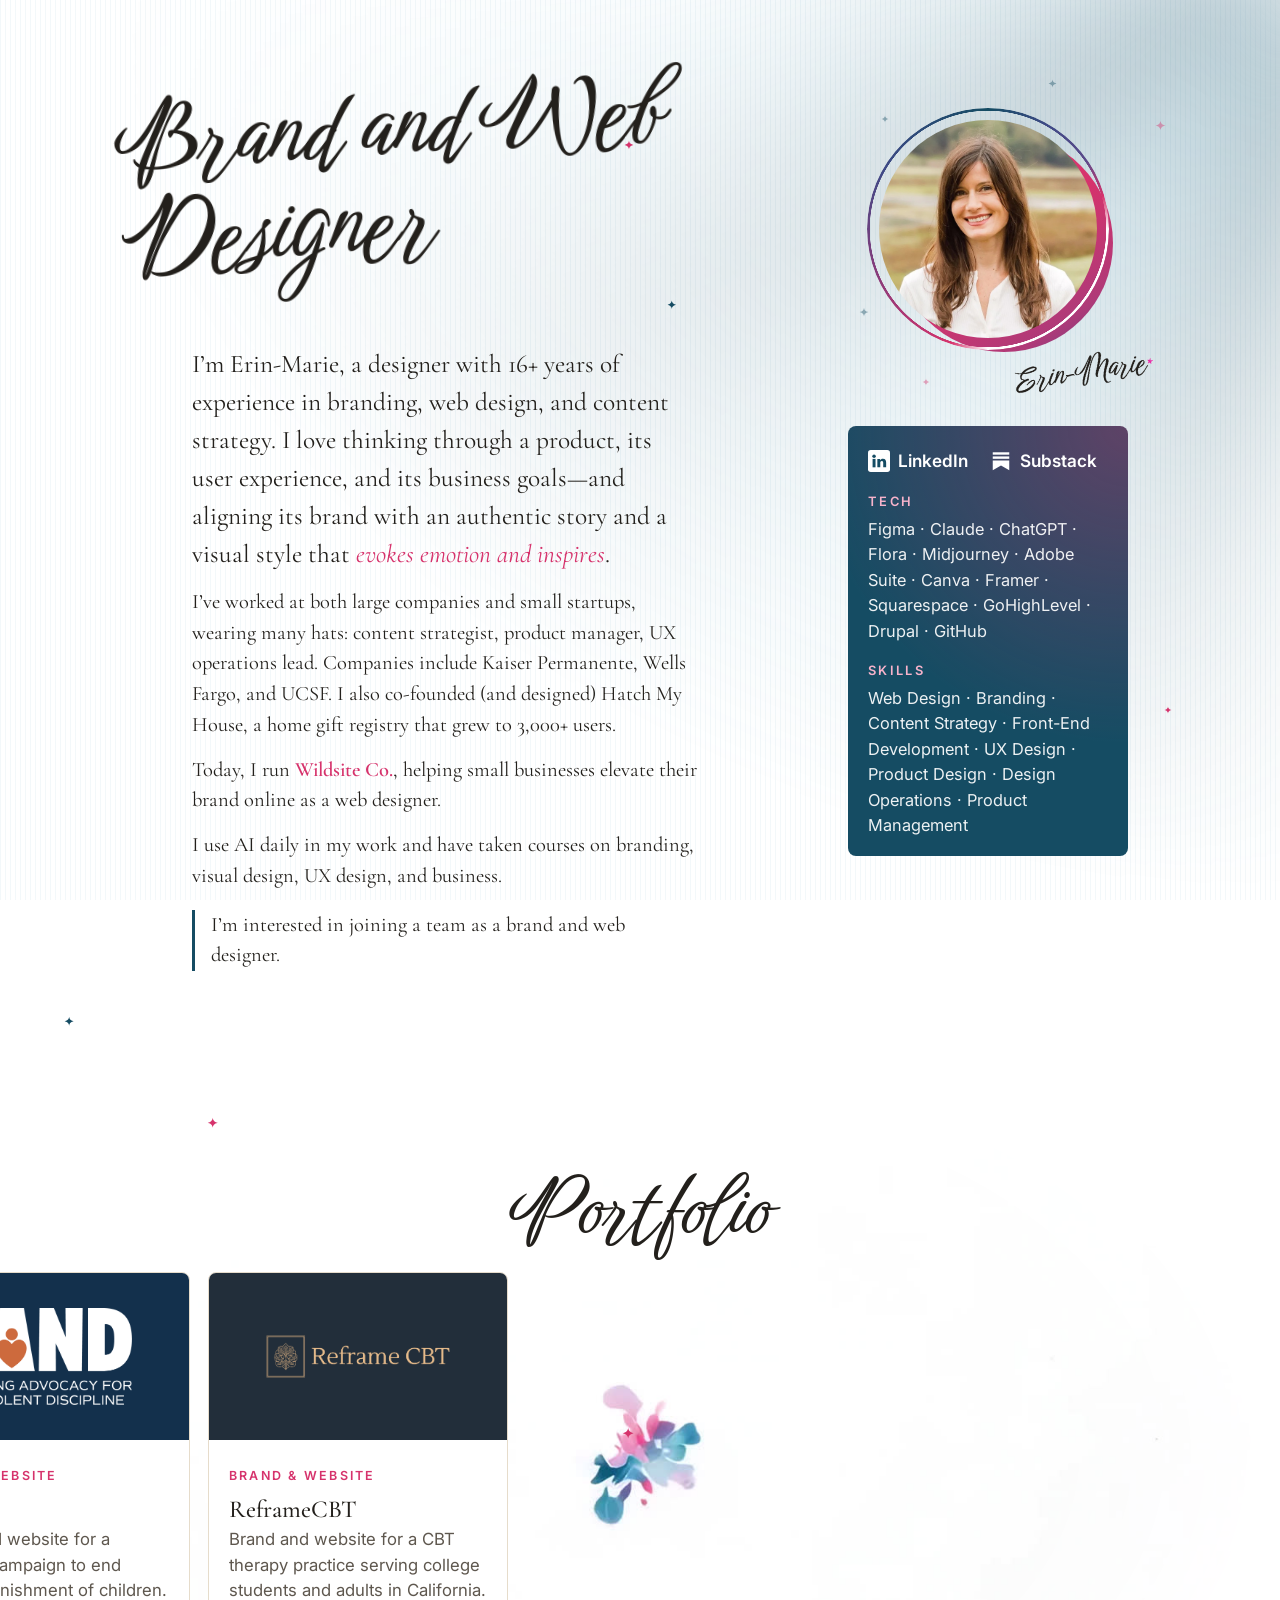
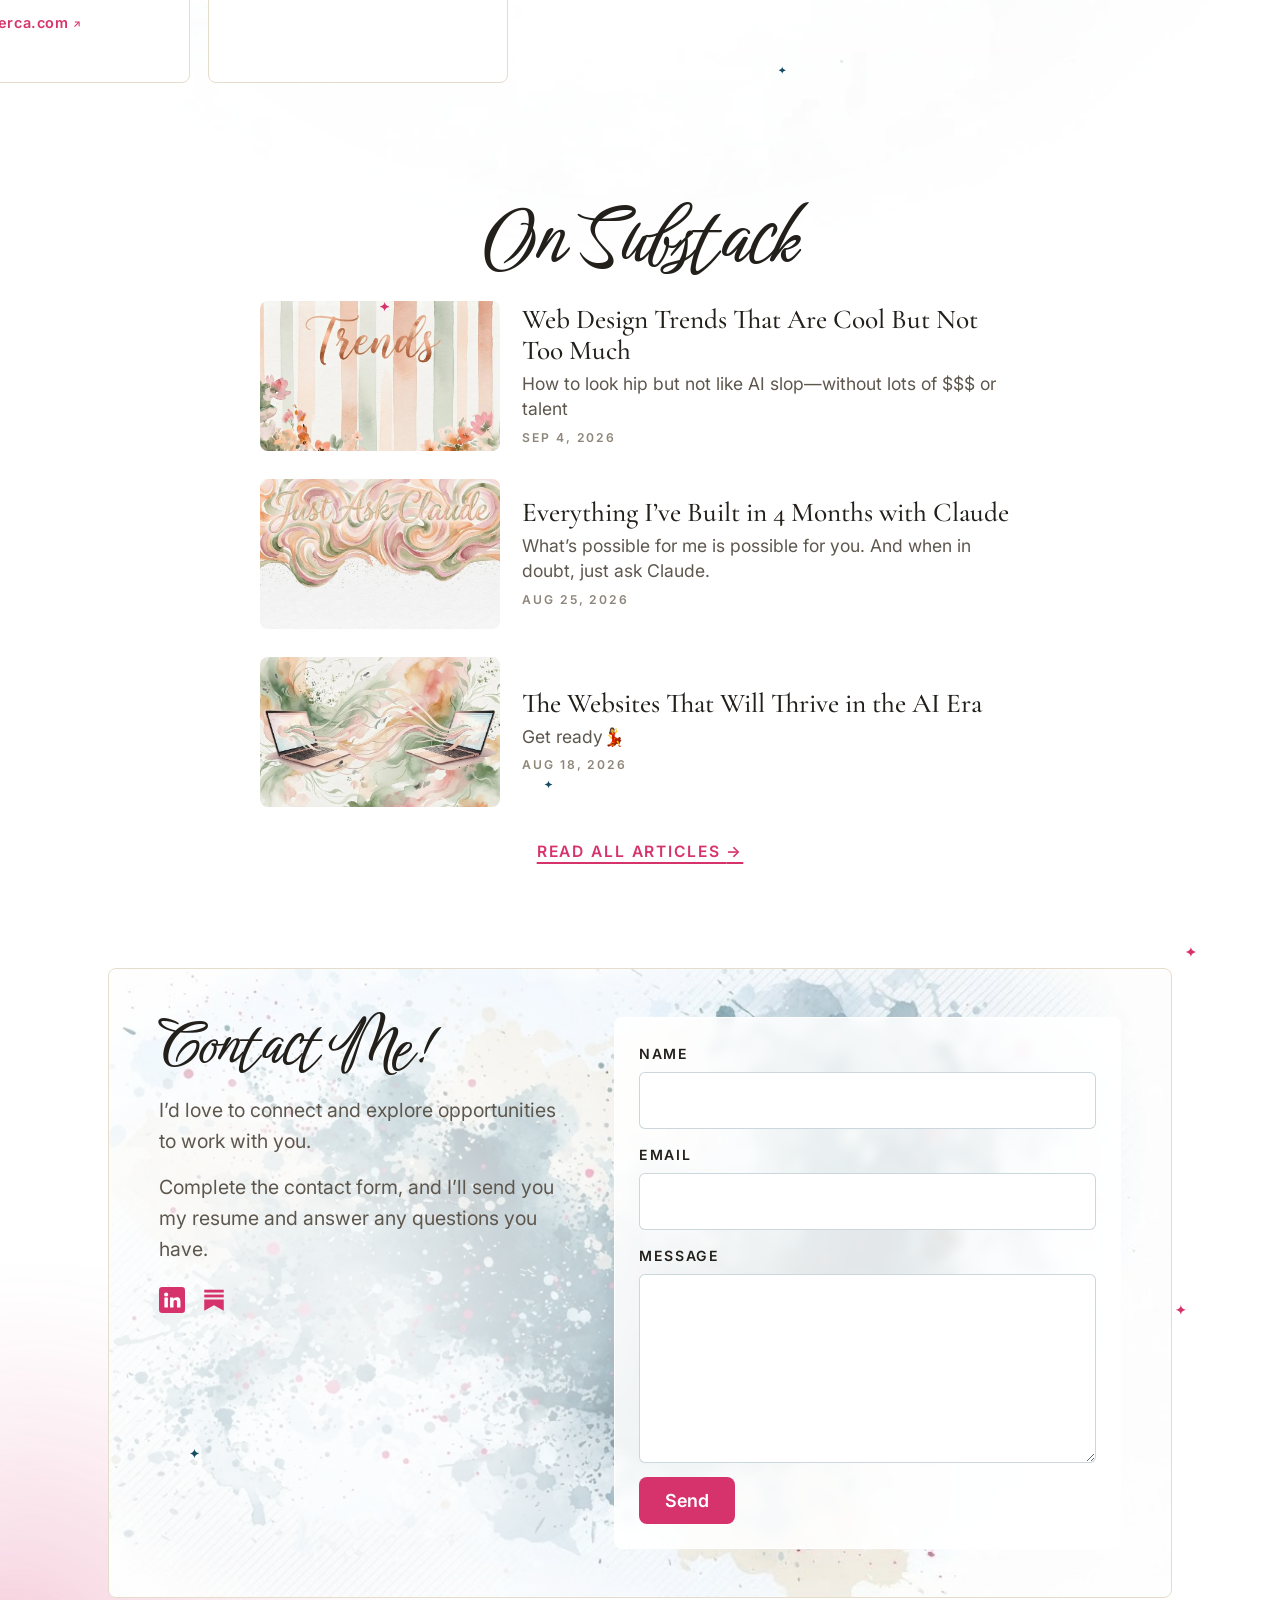
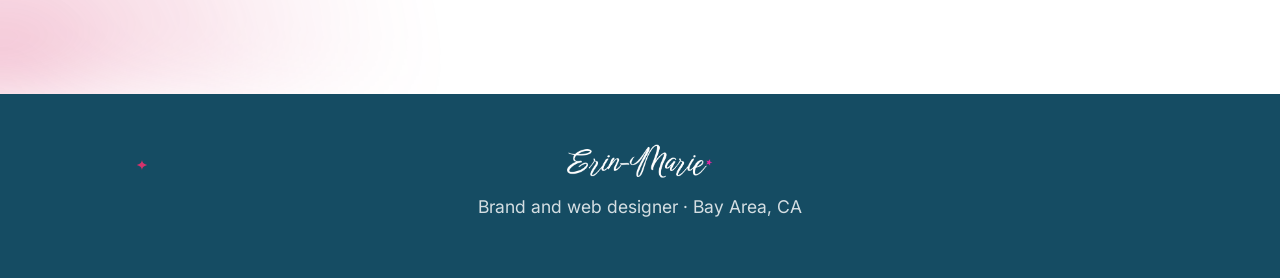
==== commit 9c255983: "arrow" ====
--- a/index.html
+++ b/index.html
@@ -10,7 +10,7 @@
 <link rel="preconnect" href="https://fonts.googleapis.com">
 <link rel="preconnect" href="https://fonts.gstatic.com" crossorigin>
 <link href="https://fonts.googleapis.com/css2?family=Cormorant+Garamond:ital,wght@0,400;0,500;0,600;1,500&family=Inter:wght@400;500;600;700&family=Rock+Salt&family=Playfair+Display:ital,wght@0,400;1,400&family=Birthstone+Bounce:wght@400;500&family=DM+Sans:wght@400;500;600&family=Libre+Baskerville:wght@400;700&family=Noto+Serif:wght@400;500&family=Lustria&family=Anton&family=Cookie&display=swap" rel="stylesheet">
-<link rel="stylesheet" href="styles.css?v=4">
+<link rel="stylesheet" href="styles.css?v=5">
 </head>
 <body>
 
@@ -388,7 +388,7 @@
     </div>
   </div>
   <div class="slide solo" data-step="Web">
-    <div class="vis"><div class="pad"><div class="ls-car ht-car"><div class="ls-track" tabindex="0" aria-label="Hatch My House Version 2 homepage, recording and still, scroll sideways"><figure class="ht-fig"><video src="assets/hatch/home-v2.mp4" poster="assets/hatch/home-v2.jpg" autoplay muted loop playsinline controls preload="auto" aria-label="Screen recording of the Hatch My House homepage: the tagline changes while friends and family buy parts of the illustrated house"></video><figcaption>Version 2 screen recording</figcaption></figure><figure class="ht-fig"><img src="assets/hatch/home-v2.jpg" alt="The newer Hatch My House homepage with an illustrated red brick house"><figcaption>Version 2</figcaption></figure></div><div class="ls-dots"><button type="button" class="on" aria-label="Show screen 1"></button><button type="button" class="" aria-label="Show screen 2"></button></div></div></div></div>
+    <div class="vis"><div class="pad"><video class="ht-demo" src="assets/hatch/home-v2.mp4" poster="assets/hatch/home-v2.jpg" autoplay muted loop playsinline controls preload="auto" aria-label="Screen recording of the Hatch My House homepage: the tagline changes while friends and family buy parts of the illustrated house"></video></div></div>
   </div>
 </template>
 
--- a/styles.css
+++ b/styles.css
@@ -1195,3 +1195,10 @@
 .type-spec .big.hm-serif{font-family:'Droid Serif','Noto Serif',Georgia,serif !important;}
 .type-spec .body.hm-sans{font-family:Helvetica,Arial,sans-serif;}
 .cs .ht-demo{display:block;width:100%;max-width:640px;height:auto;aspect-ratio:1000/756;border:1px solid #D9DCE0;border-radius:6px;background:#fff;}
+
+/* Mobile: Substack row keeps only the "Read all articles" link */
+@media(max-width:760px){
+  .prail-wrap [data-prail-hint]{display:none !important;}
+  .prail-wrap{padding-bottom:56px;}
+  .prail-wrap .posts-more{bottom:12px;}
+}
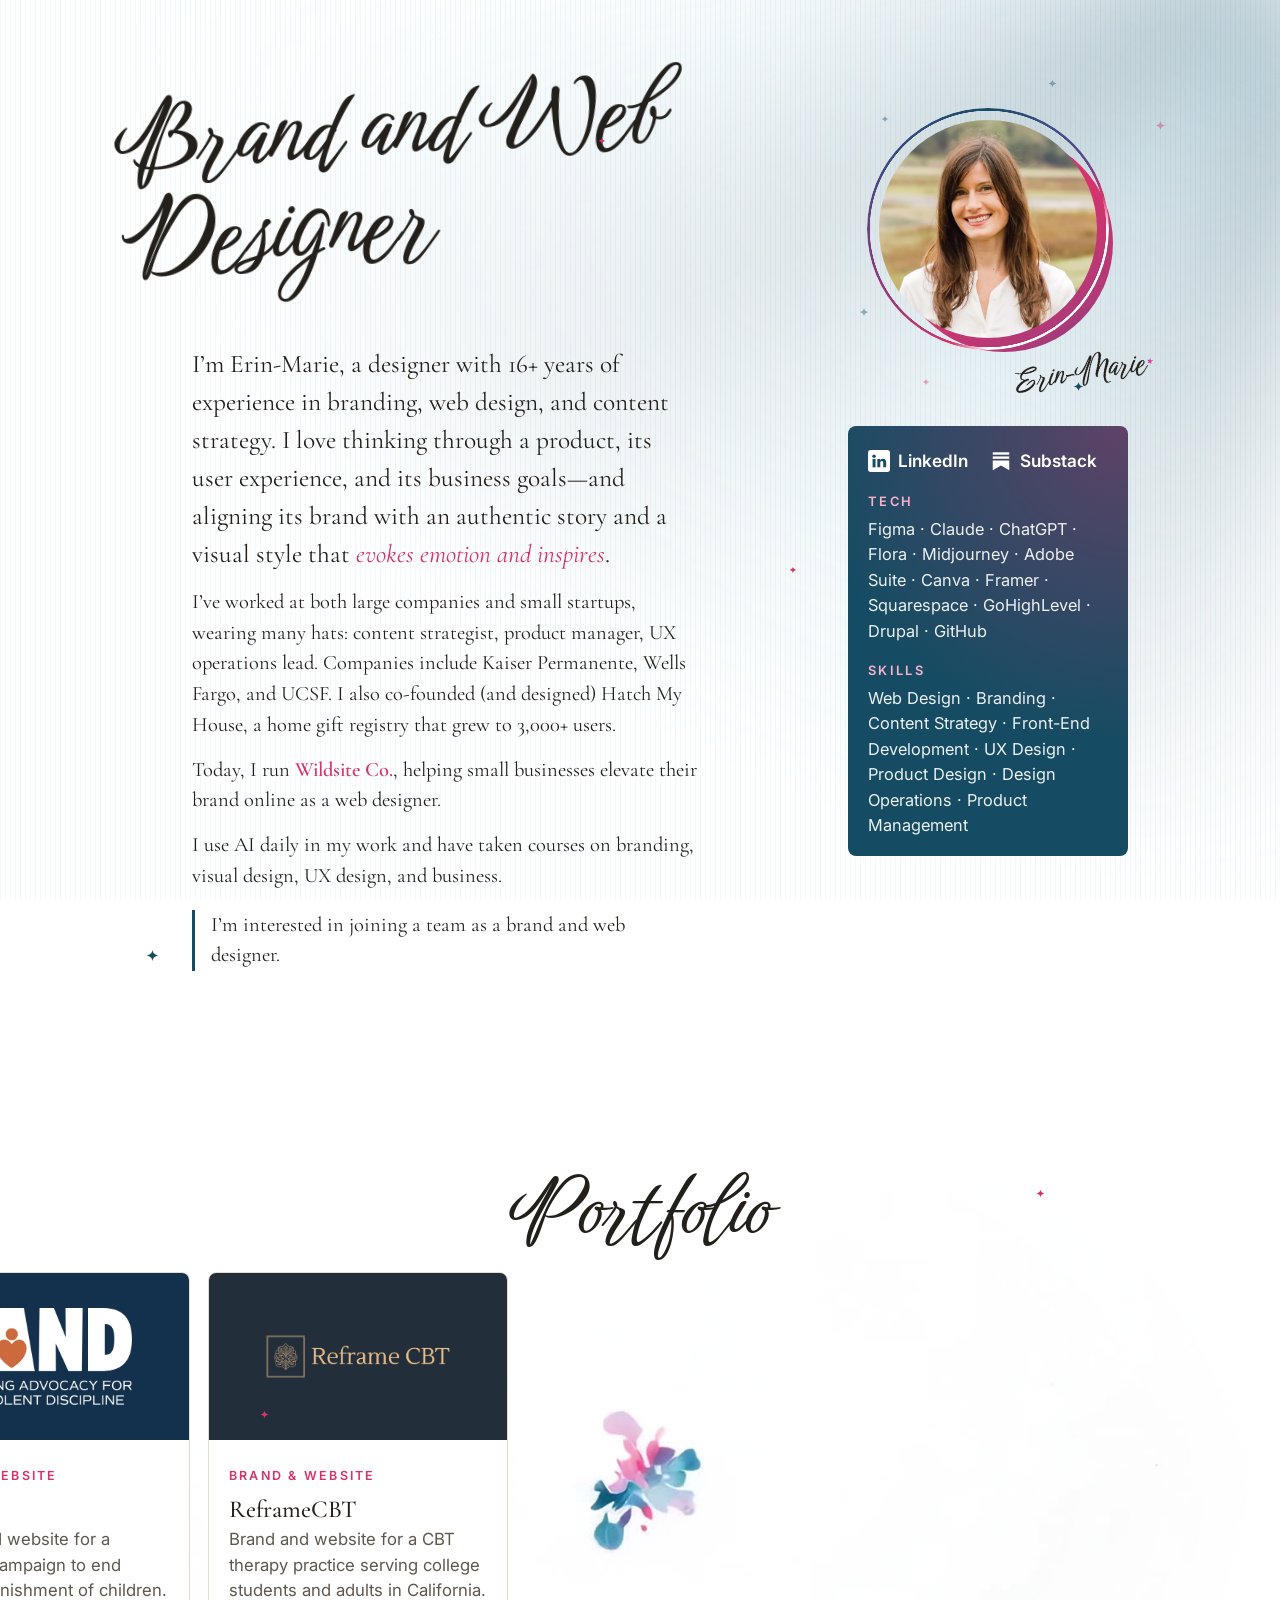
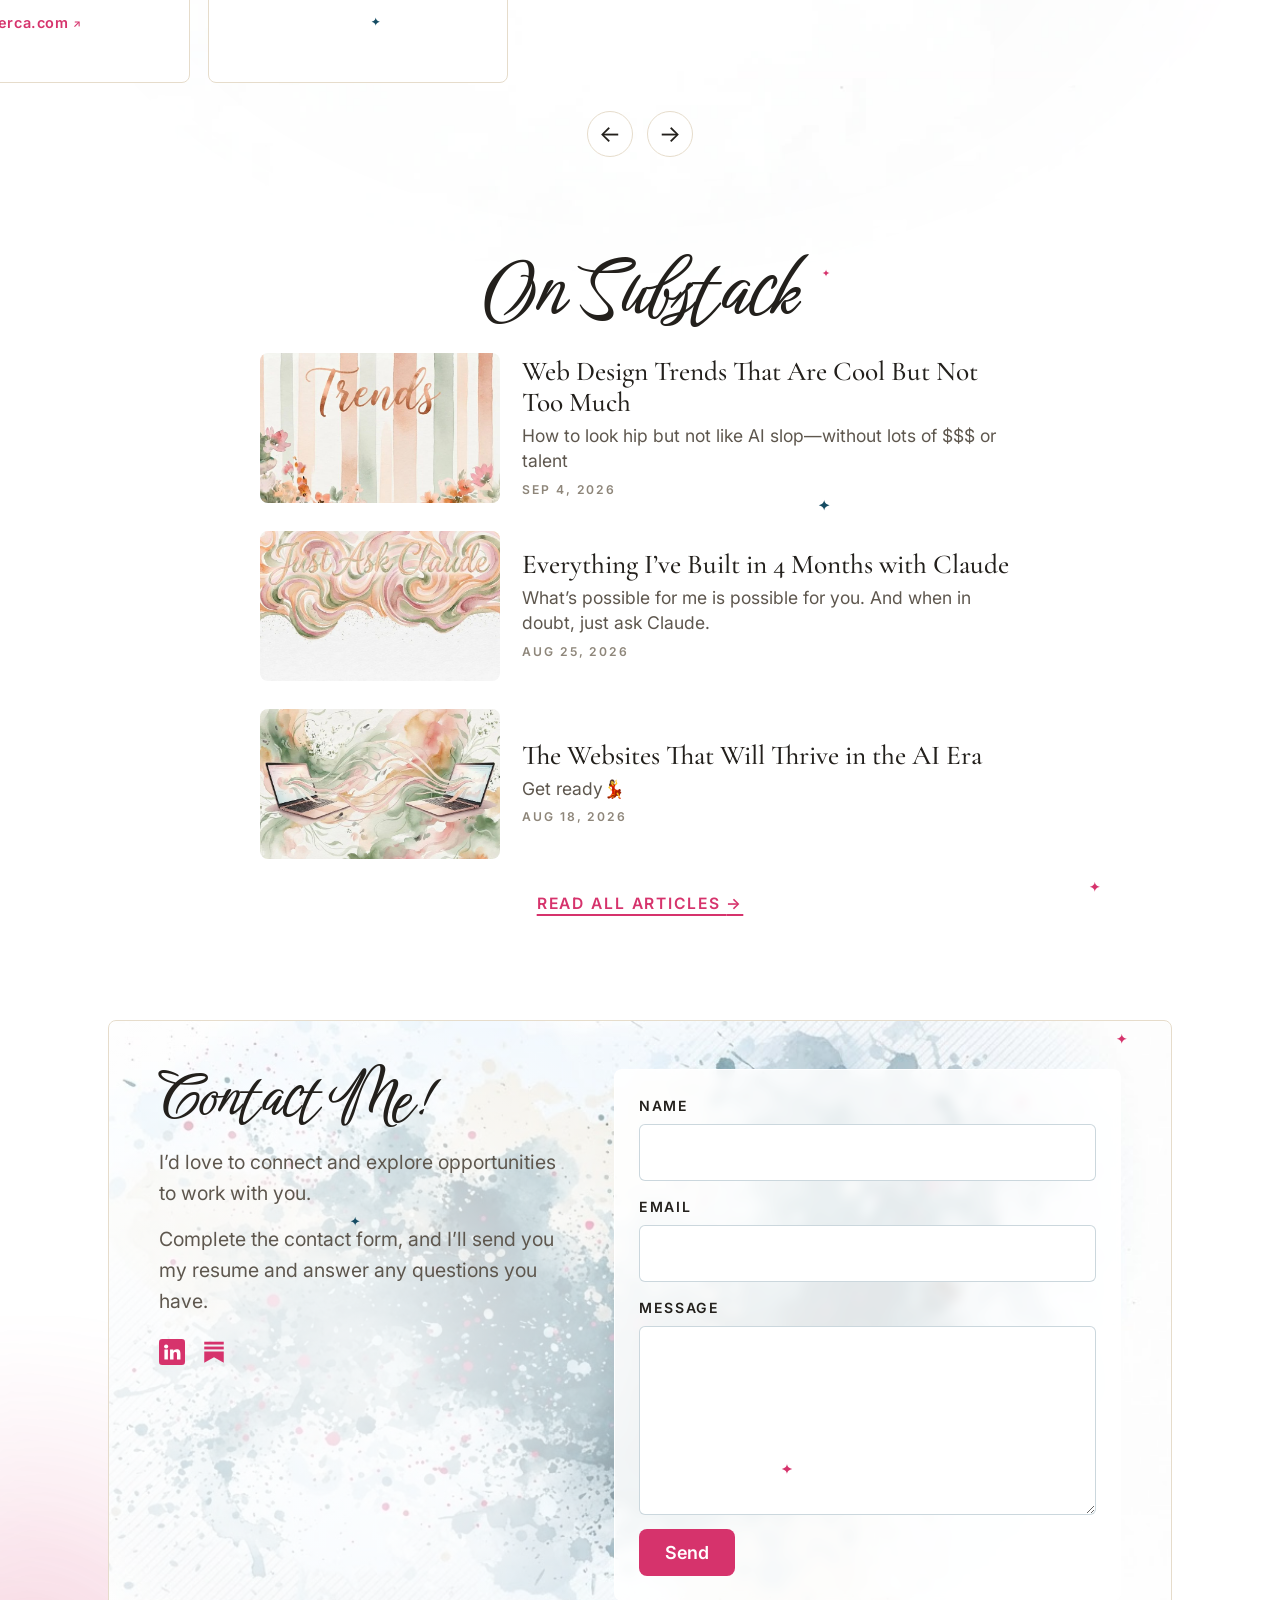
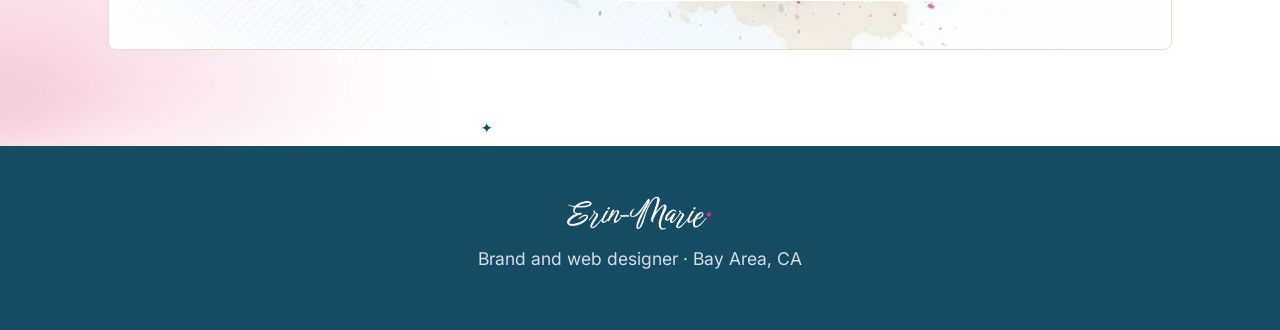
==== commit 1c23d2b0: "new" ====
--- a/index.html
+++ b/index.html
@@ -10,7 +10,7 @@
 <link rel="preconnect" href="https://fonts.googleapis.com">
 <link rel="preconnect" href="https://fonts.gstatic.com" crossorigin>
 <link href="https://fonts.googleapis.com/css2?family=Cormorant+Garamond:ital,wght@0,400;0,500;0,600;1,500&family=Inter:wght@400;500;600;700&family=Rock+Salt&family=Playfair+Display:ital,wght@0,400;1,400&family=Birthstone+Bounce:wght@400;500&family=DM+Sans:wght@400;500;600&family=Libre+Baskerville:wght@400;700&family=Noto+Serif:wght@400;500&family=Lustria&family=Anton&family=Cookie&display=swap" rel="stylesheet">
-<link rel="stylesheet" href="styles.css?v=5">
+<link rel="stylesheet" href="styles.css?v=6">
 </head>
 <body>
 
@@ -56,7 +56,6 @@
   <div class="wrap">
     <div class="sec-head rv">
       <h2>Portfolio</h2>
-      <div class="rail-nav"><button type="button" data-rail-prev aria-label="Scroll left">&larr;</button><button type="button" data-rail-next aria-label="Scroll right">&rarr;</button></div>
     </div>
     <!-- Brand case studies. Keep the "coming soon" pills until each deck is live. -->
     <div class="rail-wrap">
@@ -122,6 +121,7 @@
       </article>
     </div>
     </div>
+    <div class="rail-nav rail-nav-c"><button type="button" data-rail-prev aria-label="Previous projects">&larr;</button><button type="button" data-rail-next aria-label="Next projects">&rarr;</button></div>
   </div>
 </section>
 
--- a/styles.css
+++ b/styles.css
@@ -1202,3 +1202,8 @@
   .prail-wrap{padding-bottom:56px;}
   .prail-wrap .posts-more{bottom:12px;}
 }
+
+/* Centered left/right buttons under the Portfolio rail (desktop only; phones use the pink arrow) */
+#work .rail-nav.rail-nav-c{display:flex !important;justify-content:center;gap:14px;margin:6px auto 0;}
+#work .rail-nav.rail-nav-c button{width:46px;height:46px;font-size:1.2rem;}
+@media(max-width:760px){#work .rail-nav.rail-nav-c{display:none !important;}}
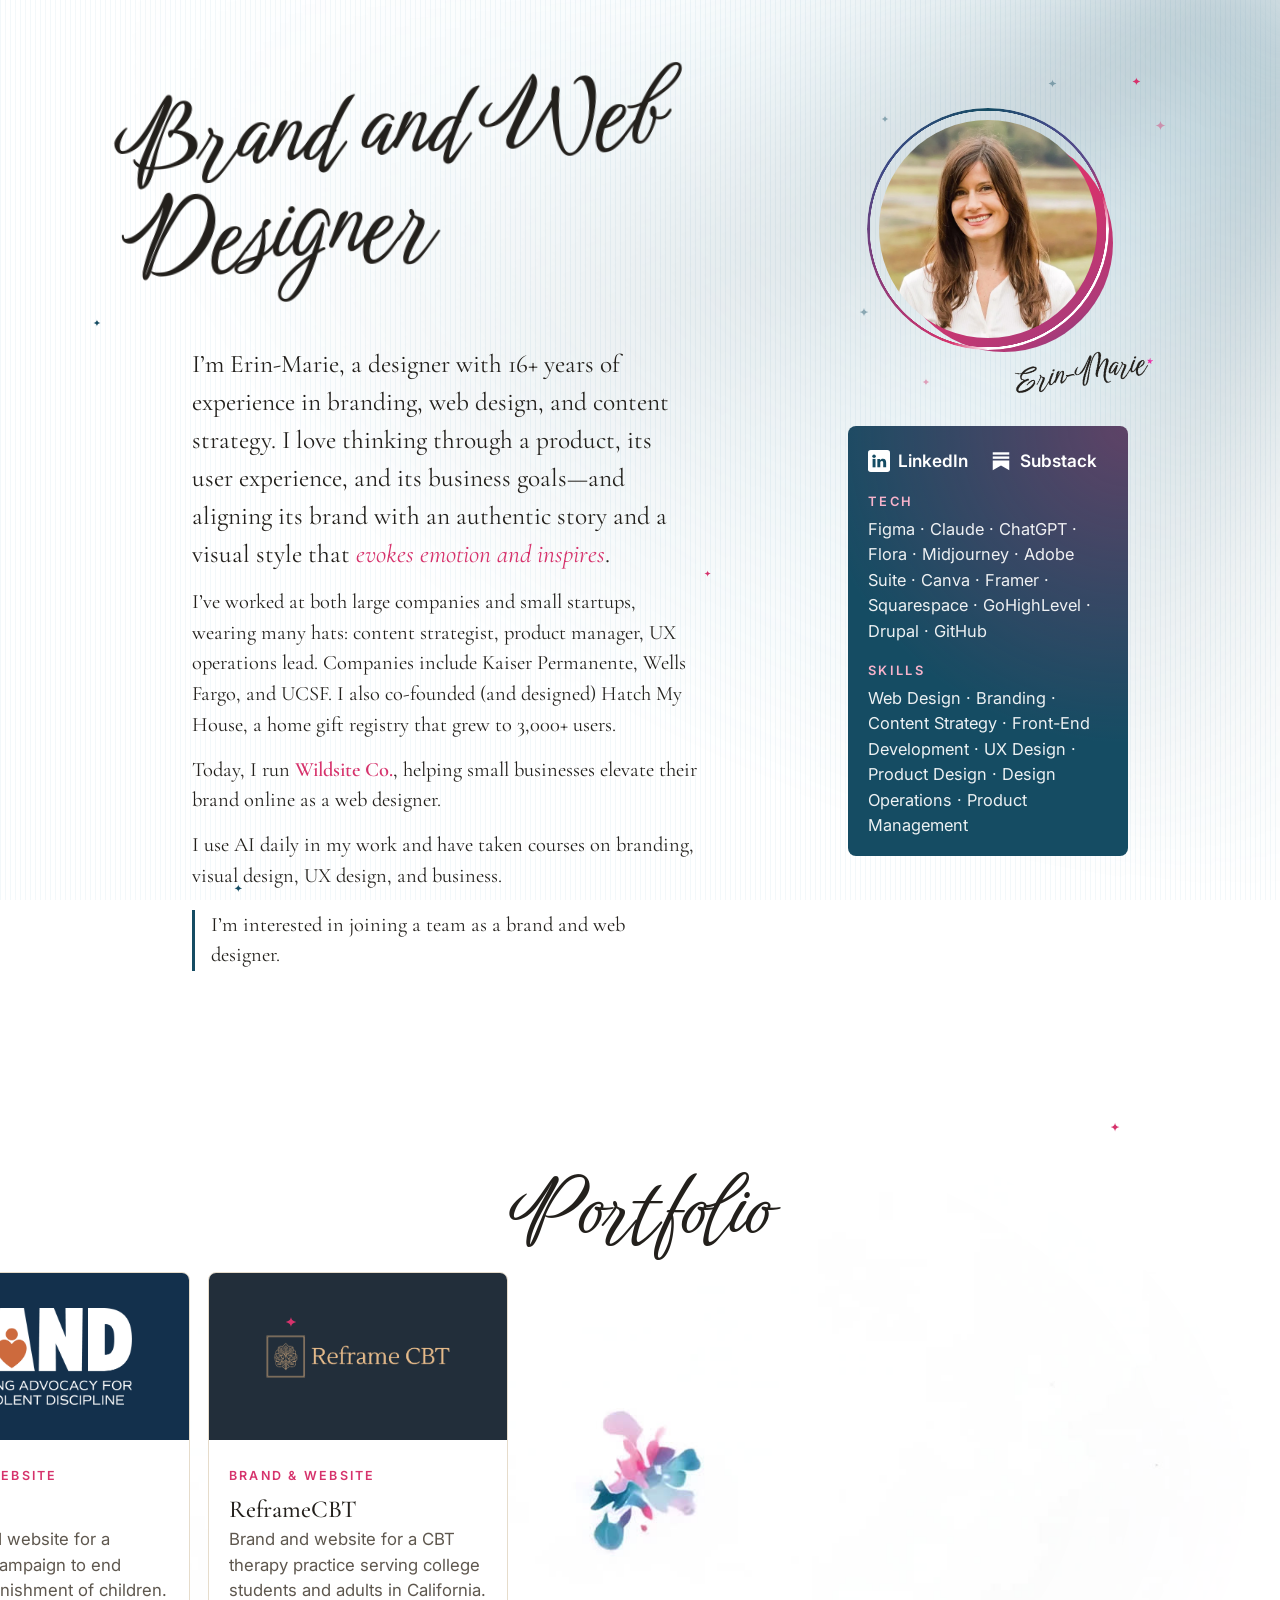
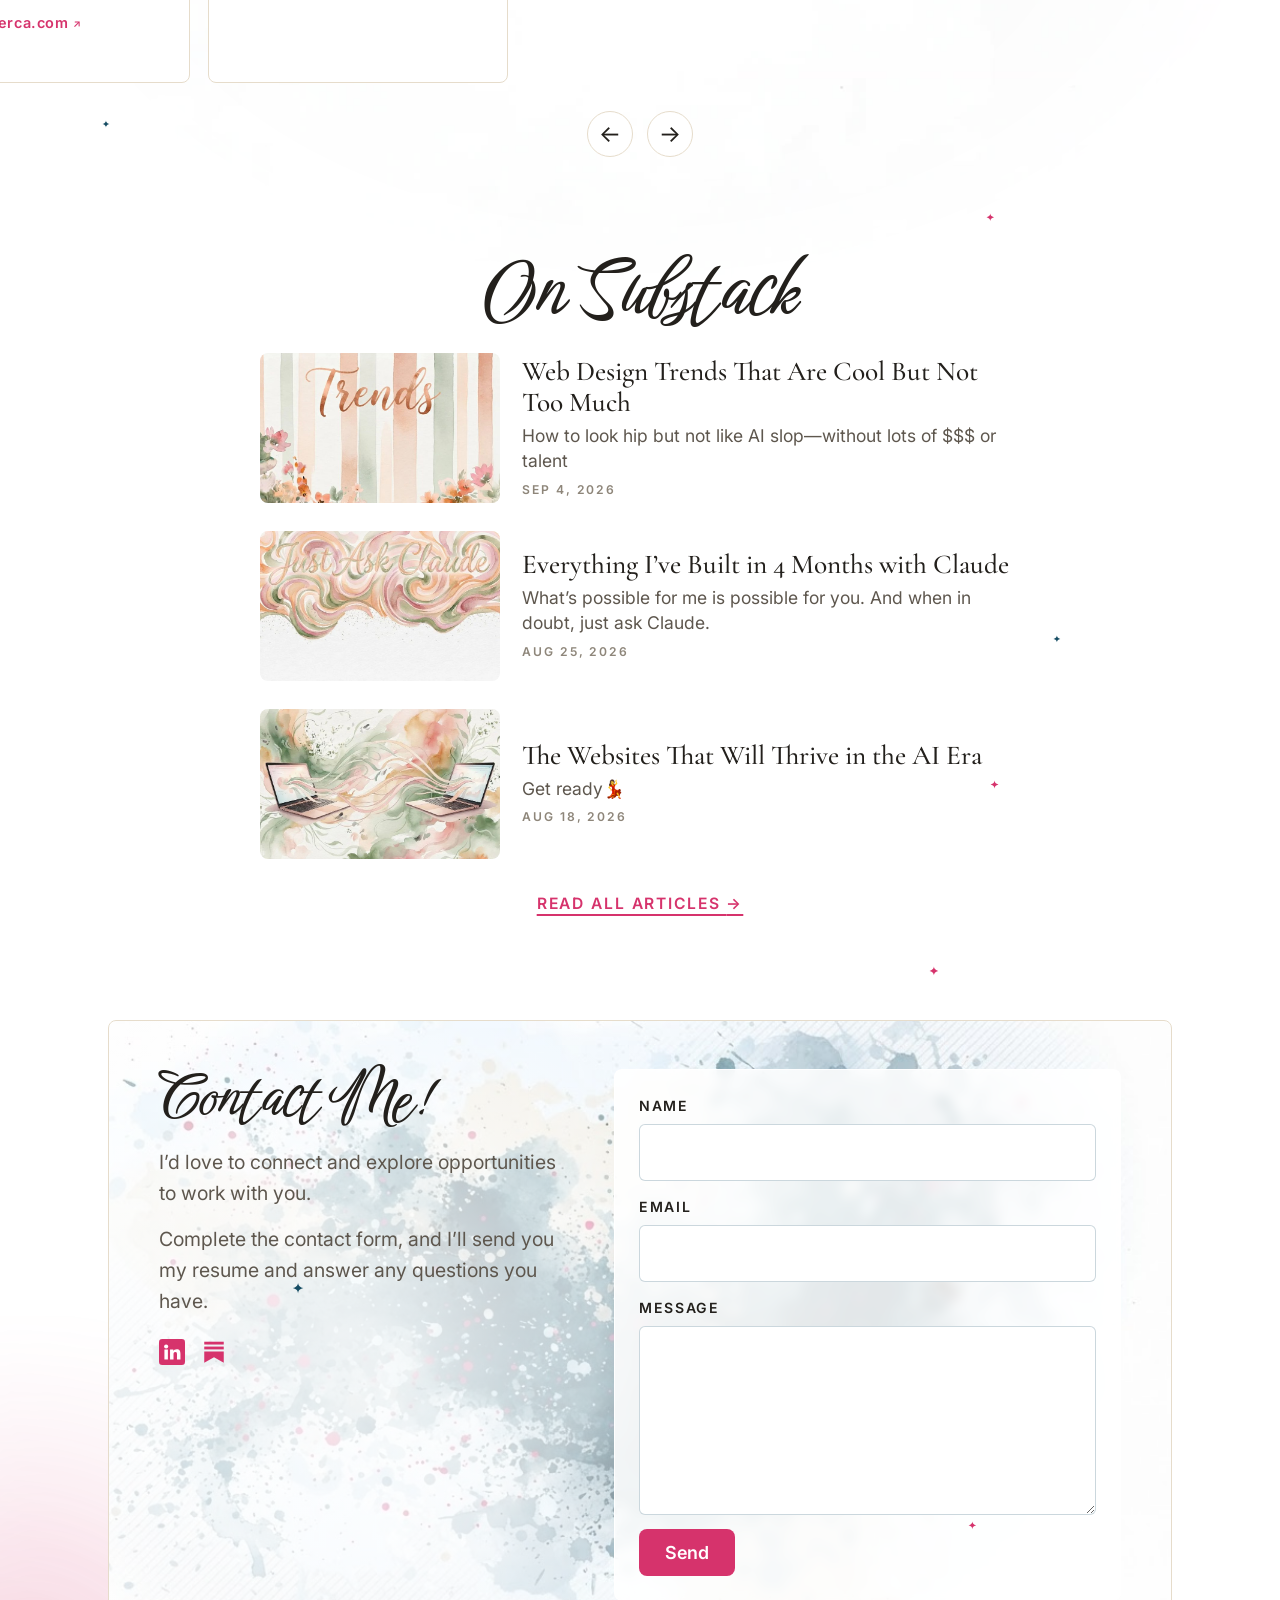
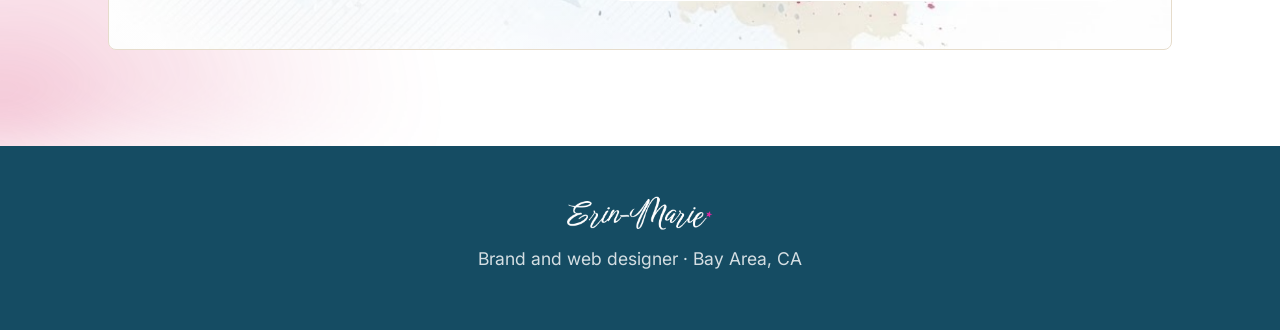
==== commit 6e15e4be: "update" ====
--- a/index.html
+++ b/index.html
@@ -442,20 +442,18 @@
     
   </div>
   <div class="slide solo" data-step="Visuals">
-    <div class="vis u66"><div class="pad"><div class="rf-mosaic">
-      <div class="a"><img src="assets/reframe/garden.jpg" alt="Garden path framed by tall brass lines, with the Reframe CBT mark above it"></div>
-      <div class="b"><img src="assets/reframe/fog.jpg" alt="Evergreen trees in soft fog"></div>
-      <div class="c"><img src="assets/reframe/beanie.jpg" alt="Woman in a pink beanie looking out over a forested valley"></div>
-    </div></div></div>
-    
-  </div>
-  <div class="slide solo" data-step="Moodboard">
-    <div class="vis u66"><div class="pad"><img src="assets/reframe/moodboard.webp" alt="Reframe CBT moodboard: a woman seated facing a mountain valley, a tropical greenhouse, and the floral mark" class="u151"></div></div>
-    
+    <div class="vis u66"><div class="pad"><div class="rf-visuals">
+      <div class="rf-mosaic">
+        <div class="a"><img src="assets/reframe/garden.jpg" alt="Garden path framed by tall brass lines, with the Reframe CBT mark above it"></div>
+        <div class="b"><img src="assets/reframe/fog.jpg" alt="Evergreen trees in soft fog"></div>
+        <div class="c"><img src="assets/reframe/beanie.jpg" alt="Woman in a pink beanie looking out over a forested valley"></div>
+      </div>
+      <div class="rf-mood"><img src="assets/reframe/moodboard.webp" alt="Reframe CBT moodboard: a woman seated facing a mountain valley, a tropical greenhouse, and the floral mark"></div>
+    </div></div></div>
   </div>
   
   <div class="slide solo" data-step="Web">
-    <div class="vis u152"><div class="pad"><div class="dev"><div class="lap u97"><div class="scr"><div class="rfview u153"><div class="rfstrip u154"><div class="u155"><img src="assets/reframe/page-support.jpg" alt="Reframe CBT page: With support and practical tools, lasting change is within reach" class="u156"></div><div class="u155"><img src="assets/reframe/page-cbt.jpg" alt="Reframe CBT page: What is CBT" class="u156"></div><div class="u155"><img src="assets/reframe/page-specialties.jpg" alt="Reframe CBT Specialties page" class="u156"></div></div></div></div><div class="base"></div></div><button type="button" class="vcap" data-rfscroll><svg viewBox="0 0 24 24" width="16" height="16" aria-hidden="true"><path d="M8 5v14l11-7z" fill="#fff"/></svg><span>Click to scroll</span></button></div></div></div>
+    <div class="vis u152"><div class="pad"><div class="dev"><div class="lap u97"><div class="scr"><div class="vplay u98" data-vtoggle><video src="assets/reframe/web-scroll.mp4" poster="assets/reframe/web-scroll.jpg" muted playsinline preload="auto" aria-label="Screen recording scrolling the Reframe CBT website. Click to play or pause." class="u190"></video></div></div><div class="base"></div></div><button type="button" class="vcap" data-vbtn><svg viewBox="0 0 24 24" width="16" height="16" aria-hidden="true"><path d="M8 5v14l11-7z" fill="#fff"/></svg><span>Click to scroll</span></button></div></div></div>
   </div>
 </template>
 
--- a/styles.css
+++ b/styles.css
@@ -856,6 +856,11 @@
 .rf-mosaic .c{aspect-ratio:800/453;}
 .cs .rf-mosaic img{width:100%;height:100%;max-width:none;max-height:none;object-fit:cover;display:block;}
 @media(max-width:760px){.rf-mosaic{max-width:300px;gap:8px;}}
+.rf-visuals{display:grid;grid-template-columns:1fr 1.15fr;gap:14px;width:100%;max-width:880px;align-items:stretch;}
+.rf-visuals .rf-mosaic{max-width:none;}
+.rf-visuals .rf-mood{border-radius:8px;overflow:hidden;}
+.cs .rf-visuals .rf-mood img{width:100%;height:100%;max-width:none;max-height:none;object-fit:cover;display:block;}
+@media(max-width:760px){.rf-visuals{grid-template-columns:1fr;max-width:300px;gap:8px;}.rf-visuals .rf-mosaic{max-width:none;}}
 .rf-pages{display:flex;flex-direction:column;align-items:center;gap:10px;width:100%;}
 .cs .rf-pages img{width:300px;height:auto;max-width:100%;max-height:none;border:1px solid #D9DCE0;border-radius:6px;box-shadow:none !important;display:block;}
 @media(max-width:760px){.rf-pages{gap:6px;}.cs .rf-pages img{width:36vw;}}
@@ -1207,3 +1212,5 @@
 #work .rail-nav.rail-nav-c{display:flex !important;justify-content:center;gap:14px;margin:6px auto 0;}
 #work .rail-nav.rail-nav-c button{width:46px;height:46px;font-size:1.2rem;}
 @media(max-width:760px){#work .rail-nav.rail-nav-c{display:none !important;}}
+.u190{display:block !important;width:100% !important;height:auto !important;aspect-ratio:1222/780 !important;border-radius:3px !important;background:#fff url(assets/reframe/web-scroll.jpg) center/cover no-repeat !important;}
+.cs .slide.solo .vis.u152 .dev{max-width:min(720px,calc((100vh - 300px) * 1.4));}
